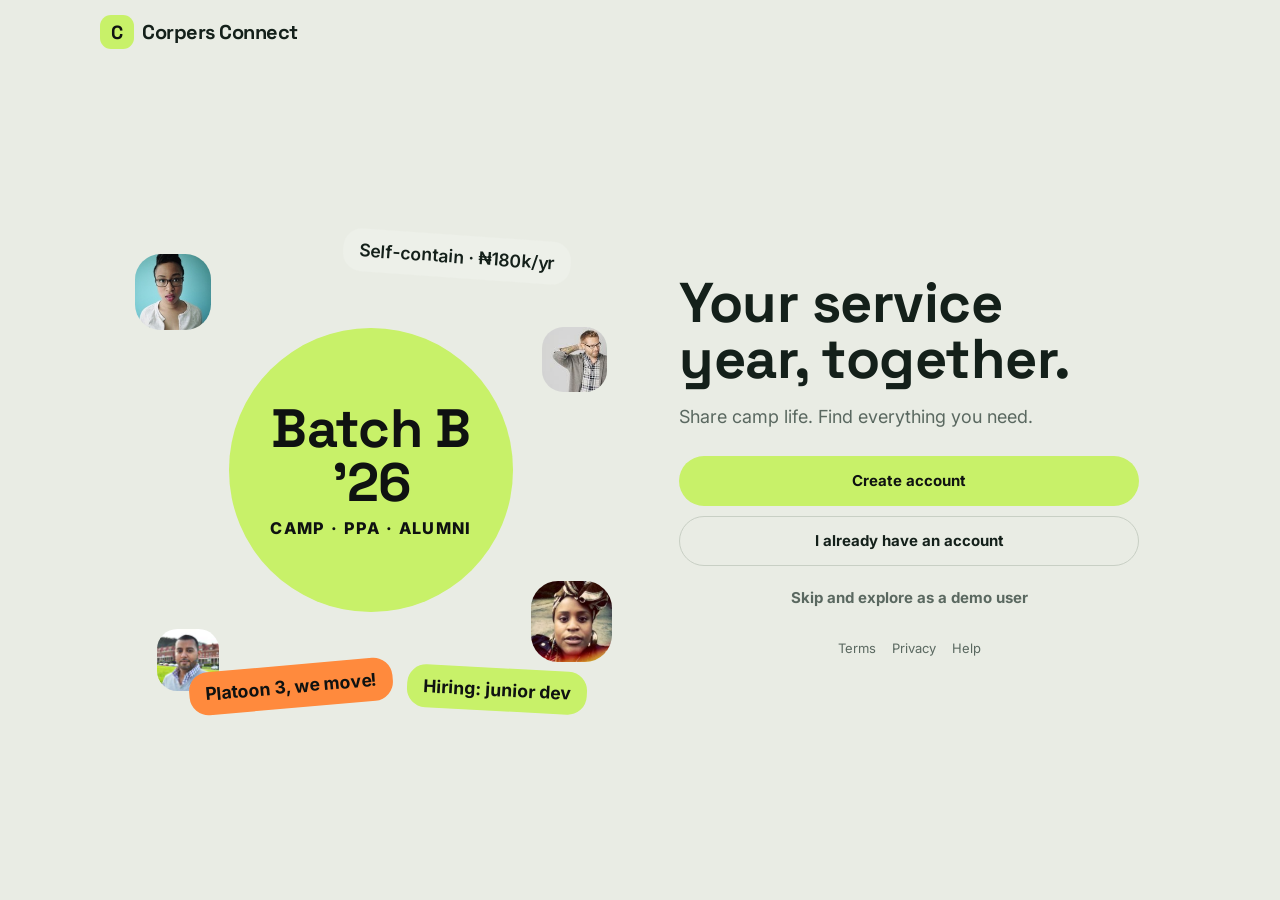
==== index.html @ e574cb0f "Match Threads-style media: hidden scrollbar, right-edge bleed, 3:4 portrait frames" ====
<!DOCTYPE html>
<html lang="en">
<head>
<meta charset="utf-8">
<meta name="viewport" content="width=device-width, initial-scale=1, maximum-scale=1">
<title>Corpers Connect — NYSC social network and opportunity marketplace</title>
<link rel="icon" type="image/svg+xml" href="icons/favicon.svg">
<link rel="icon" type="image/png" sizes="32x32" href="icons/favicon-32.png">
<link rel="icon" type="image/png" sizes="16x16" href="icons/favicon-16.png">
<link rel="apple-touch-icon" href="icons/apple-touch-icon.png">
<link rel="manifest" href="manifest.webmanifest">
<meta name="theme-color" content="#0F1211">
<meta name="apple-mobile-web-app-capable" content="yes">
<meta name="description" content="A social network and opportunity marketplace for NYSC corps members.">
<meta property="og:type" content="website">
<meta property="og:site_name" content="Corpers Connect">
<meta property="og:title" content="Corpers Connect — NYSC social network and opportunity marketplace">
<meta property="og:description" content="A social network and opportunity marketplace for NYSC corps members.">
<meta property="og:image" content="https://corperconnect-cn.vercel.app/media/og-image.png">
<meta property="og:image:width" content="1200">
<meta property="og:image:height" content="630">
<meta name="twitter:card" content="summary_large_image">
<meta name="twitter:title" content="Corpers Connect — NYSC social network and opportunity marketplace">
<meta name="twitter:image" content="https://corperconnect-cn.vercel.app/media/og-image.png">
<link rel="stylesheet" href="theme.css"><script src="theme.js"></script>
<link rel="preconnect" href="https://fonts.googleapis.com">
<link href="https://fonts.googleapis.com/css2?family=Space+Grotesk:wght@500;700&family=Inter:wght@400;500;600;700;800&display=swap" rel="stylesheet">
<style>
*{box-sizing:border-box}
html,body{margin:0;height:100%;background:var(--bg-deep)}
body{font-family:Inter,system-ui,sans-serif;color:var(--text);-webkit-font-smoothing:antialiased}
button,input,select,textarea{font:inherit;color:inherit}
button{cursor:pointer;border:0;background:none;padding:0}
a{color:var(--accent-text)}
:focus-visible{outline:2px solid var(--focus);outline-offset:2px}
#stage{min-height:100%;display:flex;align-items:center;justify-content:center}
#app{position:relative;width:100%;height:100vh;height:100dvh;background:var(--bg);overflow:hidden}
/* Responsive: phone is the base layout. Tablet and desktop adapt the same screens. */
#rail{display:none}
.nav .lb{display:none}
.nav.dxo{display:none}
.nav .dx{display:none}
.nav .sep{height:1px;background:var(--line);margin:6px 10px;flex:none}
@media (min-width:640px){
  #app{--col:640px;--shift:0px;--navw:56px;--rail:300px;background:var(--bg-deep)}
  #stage{padding:0;height:100%}
  #app #view{inset:0 auto 0 calc(50% - var(--col)/2 - var(--shift));margin:0;width:var(--col);background:var(--bg);border-left:1px solid var(--frame);border-right:1px solid var(--frame)}
  #app .scroll{padding-bottom:40px}
  #app .nav.dxo{display:flex}
  #app .nav{position:fixed;left:max(4px,calc(50% - var(--col)/2 - var(--shift) - var(--navw) - 14px));right:auto;top:50%;bottom:auto;transform:translateY(-50%);width:var(--navw);height:auto;flex-direction:column;gap:10px;padding:10px 0;border-radius:28px;justify-content:center}
  #app .sheet-wrap{align-items:center;justify-content:center}
  #app .sheet{width:480px;max-width:calc(100% - 32px);max-height:86%;border-radius:28px;padding-top:18px}
  #app .grab{display:none}
  #app .toast{bottom:32px}
  #app .bottombar{padding-bottom:16px}
}
/* Desktop: welcome becomes a two-column hero, other pre-app screens become a centred card */
@media (min-width:900px){
  #app[data-nav="0"]{--shift:0px}
  #app[data-nav="0"]:not([data-s="welcome"]) #view{inset:24px auto 24px calc(50% - 280px);width:560px;max-width:calc(100% - 32px);border:1px solid var(--line);border-radius:32px;overflow:hidden;box-shadow:0 20px 60px var(--shadow)}
  #app[data-s="welcome"]{--col:860px}
  #app[data-s="welcome"] #view{border:0;background:transparent}
  #app[data-s="welcome"] .w-page{display:grid!important;grid-template-columns:1fr 1fr;grid-template-rows:1fr auto auto auto 1fr;column-gap:56px;padding:64px 40px 24px!important;align-content:stretch}
  /* Logo sits exactly where it does in the landing page header */
  #app[data-s="welcome"] .w-logo{position:fixed;top:0;left:max(20px,calc((100vw - 1120px)/2 + 20px));height:64px;margin:0!important;align-items:center;z-index:5}
  #app[data-s="welcome"] .w-logo .av{width:34px!important;height:34px!important;border-radius:11px!important;font-size:19px!important}
  #app[data-s="welcome"] .w-logo .hd{font-size:20px!important}
  #app[data-s="welcome"] .w-art{grid-column:1;grid-row:1/6;align-self:center;height:340px!important;zoom:1.15;margin:0!important}
  /* Text block: centred in the right half, artwork on the left */
  #app[data-s="welcome"] .w-h,#app[data-s="welcome"] .w-p,#app[data-s="welcome"] .w-btns{grid-column:2;justify-self:center;width:min(100%,460px)}
  #app[data-s="welcome"] .w-h{grid-row:2;font-size:56px!important;line-height:1!important;align-self:end;margin:0 0 16px!important}
  #app[data-s="welcome"] .w-p{grid-row:3;font-size:18px!important;margin:0 0 26px!important}
  #app[data-s="welcome"] .w-btns{grid-row:4;margin-top:0!important;align-self:start}
}
@media (min-width:1200px){#app[data-s="welcome"]{--col:1100px}#app[data-s="welcome"] .w-art{zoom:1.35}}
@media (min-width:1500px){#app[data-s="welcome"] .w-logo{left:max(20px,calc((100vw - 1360px)/2 + 20px))}}
@media (min-width:1900px){#app[data-s="welcome"] .w-logo{left:max(20px,calc((100vw - 1560px)/2 + 20px))}}
/* Phone and tablet: nudge the welcome artwork down from the top edge */
@media (max-width:899px){#app[data-s="welcome"] .w-art{margin-top:44px!important}}
@media (min-width:1100px){
  #app{--col:700px;--rail:320px;--navw:200px;--shift:calc((var(--rail) + 16px - var(--navw) - 14px)/2)}
  #app .nav{align-items:stretch;padding:12px;gap:6px;border-radius:30px}
  #app .nav button{width:100%;height:50px;border-radius:25px;justify-content:flex-start;padding:0 16px;gap:14px}
  #app .nav .lb{display:inline;font-weight:600;font-size:15px}
  #app .nav .dx{display:flex}
  #app .nav .sep.dx{display:block}
  #app .nav{top:50%;transform:translateY(-50%);max-height:calc(100vh - 40px);overflow-y:auto;scrollbar-width:none}
  #app .nav::-webkit-scrollbar{display:none}
  #app .nav button{flex:none}
  #app .nav{justify-content:flex-start}
  #app .nav button.create{justify-content:center;margin:6px 0}
  #rail{display:block;position:fixed;top:0;bottom:0;left:calc(50% - var(--col)/2 - var(--shift) + var(--col) + 16px);width:var(--rail);padding:20px 0;overflow-y:auto;scrollbar-width:none}
  #rail::-webkit-scrollbar{display:none}
  #rail .card{margin-bottom:14px}
  #rail .rl{display:flex;align-items:center;gap:10px;width:100%;text-align:left;padding:8px 4px;min-height:44px;border-radius:12px}
  #rail .rl:hover{background:var(--raised)}
}
@media (min-width:1100px) and (max-height:760px){
  #app .nav{padding:8px 10px;gap:2px}
  #app .nav button{height:42px}
  #app .nav button.create{margin:2px 0}
  #app .nav .sep{margin:3px 10px}
}
@media (min-width:1500px){
  #app{--col:800px;--rail:400px;--navw:230px}
  #app .nav .lb{font-size:16px}
}
@media (min-width:1900px){
  #app{--col:900px;--rail:440px;--navw:250px}
}
#view{position:absolute;inset:0;display:flex;flex-direction:column}
.scroll{flex:1;overflow-y:auto;overflow-x:hidden;-webkit-overflow-scrolling:touch;padding-bottom:110px;scrollbar-width:none}
.scroll.nonav{padding-bottom:32px}
.scroll::-webkit-scrollbar{display:none}
.hd{font-family:'Space Grotesk',sans-serif;letter-spacing:-.5px}
.muted{color:var(--muted)}
.eyebrow{font-size:12px;font-weight:600;color:var(--muted);letter-spacing:1px;text-transform:uppercase}
.topbar{display:flex;align-items:center;gap:8px;padding:12px 12px 8px;min-height:64px}
.topbar h1{flex:1;margin:0;font-size:20px;font-family:'Space Grotesk',sans-serif;font-weight:700;letter-spacing:-.5px;white-space:nowrap;overflow:hidden;text-overflow:ellipsis}
.ib{width:44px;height:44px;border-radius:15px;background:var(--surface);display:flex;align-items:center;justify-content:center;flex:none;position:relative}
.ib.lime{background:#C8F169;color:var(--ink)}
.dot{position:absolute;top:10px;right:11px;width:9px;height:9px;border-radius:5px;background:#FF8A3D}
.card{background:var(--surface);border-radius:24px;padding:14px;display:block}
.pad{padding:0 12px}
.stack{display:flex;flex-direction:column;gap:12px}
.row{display:flex;align-items:center;gap:10px}
.chips{display:flex;gap:8px;overflow-x:auto;padding:4px 12px 12px;scrollbar-width:none}
.chips::-webkit-scrollbar{display:none}
.chip{height:38px;padding:0 16px;border-radius:19px;border:1px solid var(--line);color:var(--soft);font-weight:500;font-size:14px;white-space:nowrap;flex:none}
.chip.on{background:var(--inv-bg);color:var(--inv-fg);border-color:var(--inv-bg);font-weight:700}
.btn{height:50px;border-radius:25px;padding:0 20px;font-weight:700;font-size:15px;display:inline-flex;align-items:center;justify-content:center;gap:8px;text-decoration:none;flex:none}
.btn.lime{background:#C8F169;color:var(--ink)}
.btn.light{background:var(--inv-bg);color:var(--inv-fg)}
.btn.dark{background:var(--raised);color:var(--text)}
.btn.outline{border:1px solid var(--line2);color:var(--text)}
.btn.danger{background:var(--danger-bg);color:var(--danger-text)}
.btn.sm{height:38px;padding:0 14px;font-size:13px;border-radius:13px}
.btn.block{width:100%}
.btn[disabled]{opacity:.4;cursor:not-allowed}
.pill{height:40px;padding:0 12px;border-radius:20px;background:var(--raised);display:inline-flex;align-items:center;gap:6px;font-size:13px;font-weight:600;color:var(--text);flex:none}
.pill.on-like{background:#FF8A3D;color:var(--ink)}
.pill.on-lime{background:#C8F169;color:var(--ink)}
.tag{font-size:11px;font-weight:800;letter-spacing:1px;text-transform:uppercase;padding:4px 9px;border-radius:8px;display:inline-flex;align-items:center;gap:4px;white-space:nowrap}
.tag.lime{background:#C8F169;color:var(--ink)}
.tag.orange{color:var(--orange-text);padding:0}
.tag.oranges{background:#FF8A3D;color:var(--ink)}
.tag.line{border:1px solid var(--line2);color:var(--soft);padding:3px 8px}
.tag.blue{background:var(--blue-bg);color:var(--blue-text)}
.tag.grey{background:var(--line);color:var(--soft)}
.av{display:flex;align-items:center;justify-content:center;font-family:'Space Grotesk',sans-serif;font-weight:700;color:var(--ink);flex:none;overflow:hidden}
.av img{width:100%;height:100%;object-fit:cover}
.ph{background:var(--phbg);border-radius:18px;display:flex;align-items:center;justify-content:center;color:rgba(15,18,17,.45);overflow:hidden;position:relative;flex:none}
.ph img{width:100%;height:100%;object-fit:cover;position:absolute;inset:0}
.field{display:flex;flex-direction:column;gap:6px}
.field>label,.flabel{font-size:13px;font-weight:600;color:var(--soft)}
.inp{height:50px;border-radius:16px;background:var(--surface);border:1.5px solid var(--line);padding:0 14px;font-size:15px;outline:none;width:100%;color:var(--text)}
.inp::placeholder{color:var(--ph)}
textarea.inp{height:auto;min-height:104px;padding:12px 14px;resize:none;line-height:1.45}
select.inp{appearance:none;-webkit-appearance:none;background-image:url("data:image/svg+xml,%3Csvg xmlns='http://www.w3.org/2000/svg' width='16' height='16' viewBox='0 0 24 24' fill='none' stroke='%23A3ABA5' stroke-width='2'%3E%3Cpath d='m6 9 6 6 6-6'/%3E%3C/svg%3E");background-repeat:no-repeat;background-position:right 14px center;padding-right:40px}
select.inp option{background:var(--surface)}
.inp:focus{border-color:var(--accent-border)}
.inp.bad{border-color:#FF8A3D}
.err{color:var(--err);font-size:12px;font-weight:600}
.hint{font-size:12px;color:var(--muted);line-height:1.4}
.seg{display:flex;background:var(--surface);border-radius:16px;padding:4px;gap:4px}
.seg button{flex:1;height:40px;border-radius:12px;font-weight:600;font-size:14px;color:var(--muted)}
.seg button.on{background:var(--inv-bg);color:var(--inv-fg)}
.list{background:var(--surface);border-radius:22px;overflow:hidden}
.li{display:flex;align-items:center;gap:12px;padding:12px 14px;min-height:58px;width:100%;text-align:left;border-bottom:1px solid var(--raised);color:var(--text);text-decoration:none}
.li:last-child{border-bottom:0}
.li .t{flex:1;min-width:0}
.li .t b{display:block;font-weight:600;font-size:15px}
.li .t span{display:block;font-size:13px;color:var(--muted);margin-top:2px;line-height:1.35}
.li .t .nt b{display:inline;font-size:inherit}
.li .t span.tag{display:inline-flex;font-size:10px;margin-top:0;line-height:1.4}
.li .t span.tag.oranges{color:var(--ink)}
.li .ico{width:36px;height:36px;border-radius:12px;background:var(--raised);display:flex;align-items:center;justify-content:center;flex:none}
.sw{width:50px;height:30px;border-radius:15px;background:var(--line);position:relative;flex:none;transition:background .2s}
.sw::after{content:'';position:absolute;top:3px;left:3px;width:24px;height:24px;border-radius:12px;background:var(--muted);transition:left .2s}
.sw.on{background:#C8F169}.sw.on::after{left:23px;background:var(--ink)}
.nav{position:absolute;left:16px;right:16px;bottom:18px;height:66px;border-radius:33px;background:var(--raised);display:flex;align-items:center;justify-content:space-around;padding:0 8px;box-shadow:0 10px 30px var(--shadow);z-index:5}
.nav button{width:50px;height:50px;border-radius:25px;display:flex;align-items:center;justify-content:center;color:var(--muted);position:relative}
.nav button.on{background:var(--inv-bg);color:var(--inv-fg)}
.nav button.create{background:#C8F169;color:var(--ink)}
#sheet:empty{display:none}
.sheet-wrap{position:absolute;inset:0;background:rgba(0,0,0,.62);z-index:20;display:flex;align-items:flex-end;animation:fade .15s}
.sheet{width:100%;max-height:90%;overflow-y:auto;background:var(--surface);border-radius:28px 28px 0 0;padding:10px 16px 28px;animation:up .22s ease-out;scrollbar-width:none}
.sheet h2{font-family:'Space Grotesk',sans-serif;font-size:22px;letter-spacing:-.5px;margin:4px 0 6px}
.sheet .list{background:var(--raised)}
.sheet .li{border-color:var(--line)}
.sheet .li .ico{background:var(--line)}
.sheet .inp{background:var(--raised);border-color:var(--line2)}
.grab{width:40px;height:5px;border-radius:3px;background:var(--line2);margin:0 auto 12px}
@keyframes up{from{transform:translateY(40px);opacity:.4}to{transform:none;opacity:1}}
@keyframes fade{from{opacity:0}}
.toast{position:absolute;left:50%;bottom:100px;transform:translateX(-50%);background:var(--inv-bg);color:var(--inv-fg);font-weight:600;font-size:14px;padding:12px 18px;border-radius:16px;z-index:40;width:max-content;max-width:330px;text-align:center;animation:fade .2s;box-shadow:0 10px 30px var(--shadow)}
svg.i{fill:none;stroke:currentColor;stroke-width:1.9;stroke-linecap:round;stroke-linejoin:round;flex:none}
.sec{font-size:12px;font-weight:700;letter-spacing:1px;text-transform:uppercase;color:var(--muted);padding:10px 4px 0}
.empty{text-align:center;padding:40px 24px;color:var(--muted);font-size:14px;line-height:1.5}
.empty b{display:block;color:var(--text);font-family:'Space Grotesk',sans-serif;font-size:18px;margin-bottom:4px}
.steps{display:flex;gap:6px;padding:0 16px}
.steps span{flex:1;height:4px;border-radius:2px;background:var(--line)}
.steps span.on{background:#C8F169}
.opt{width:100%;text-align:left;display:flex;gap:12px;align-items:center;padding:14px;border-radius:20px;background:var(--surface);border:1.5px solid var(--surface)}
.opt.on{border-color:var(--accent-border);background:var(--bubble)}
.radio{width:22px;height:22px;border-radius:11px;border:2px solid var(--line3);flex:none;display:flex;align-items:center;justify-content:center}
.opt.on .radio,.radio.on{border-color:var(--accent-border)}
.opt.on .radio::after,.radio.on::after{content:'';width:10px;height:10px;border-radius:5px;background:#C8F169}
.mrow{display:flex;gap:8px;overflow-x:auto;scroll-snap-type:x mandatory;-webkit-overflow-scrolling:touch;scrollbar-width:none;-ms-overflow-style:none;margin-right:-14px;padding-right:14px;scroll-padding-left:0}
.mrow::-webkit-scrollbar{display:none}
.mrow .mi{flex:none;scroll-snap-align:start;display:flex;position:relative;border-radius:16px;overflow:hidden}
.mrow{--mh:340px}@media (min-width:640px){.mrow{--mh:420px}}@media (min-width:1100px){.mrow{--mh:480px}}
.mrow:not(.one) .mi.por{height:var(--mh);aspect-ratio:3/4}.mrow:not(.one) .mi.lan{height:calc(var(--mh)*.7);aspect-ratio:4/3}
.mrow:not(.one){align-items:flex-start}
.mrow.one{overflow:visible;margin-right:0;padding-right:0}.mrow.one .mi.por{aspect-ratio:3/4;width:min(100%,450px)}.mrow.one .mi.lan{aspect-ratio:16/10;width:100%}
.mi .ph{border-radius:0}
.grid2{display:grid;grid-template-columns:repeat(2,minmax(0,1fr));gap:10px}
.clamp{display:-webkit-box;-webkit-line-clamp:4;-webkit-box-orient:vertical;overflow:hidden}
.pt{margin:10px 2px 0;font-size:15px;line-height:1.45;white-space:pre-line;word-wrap:break-word}
.tl{position:relative;padding-left:28px}
.tl::before{content:'';position:absolute;left:9px;top:6px;bottom:6px;width:2px;background:var(--line)}
.tl .m{position:relative;padding:0 0 18px}
.tl .m::before{content:'';position:absolute;left:-24px;top:3px;width:14px;height:14px;border-radius:7px;background:var(--bg);border:2px solid var(--line3)}
.tl .m.v::before{background:#C8F169;border-color:var(--accent-border)}
.tl .m.p::before{border-color:#FF8A3D}
.otp{letter-spacing:14px;text-align:center;font-size:26px;font-family:'Space Grotesk',sans-serif;font-weight:700;height:64px}
.vh{position:absolute!important;width:1px;height:1px;overflow:hidden;clip:rect(0 0 0 0);white-space:nowrap}
.bottombar{position:absolute;left:0;right:0;bottom:0;padding:12px 16px 20px;background:var(--bg);border-top:1px solid var(--surface);z-index:4}
</style></head><body><div id="stage"><div id="app"><div id="view"></div><aside id="rail" aria-label="Trending and suggestions"></aside><div id="sheet"></div></div></div><script>
// ---------- Sample data (front-end only, nothing is sent anywhere) ----------
const STATES=['Abia','Adamawa','Akwa Ibom','Anambra','Bauchi','Bayelsa','Benue','Borno','Cross River','Delta','Ebonyi','Edo','Ekiti','Enugu','FCT','Gombe','Imo','Jigawa','Kaduna','Kano','Katsina','Kebbi','Kogi','Kwara','Lagos','Nasarawa','Niger','Ogun','Ondo','Osun','Oyo','Plateau','Rivers','Sokoto','Taraba','Yobe','Zamfara'];
const BATCHES=['Batch A 2026','Batch B 2026','Batch C 2026','Batch A 2025','Batch B 2025','Batch C 2025'];
const INTERESTS=['Tech','Football','Photography','Fashion','Music','Food','Faith','Fitness','Business','Anime','Travel','Books','Film','Volunteering'];
const CATEGORIES=['Interest','Tech','Sports','Creative','Accommodation','Faith','Business','CDS','Location','Batch & camp'];
const STATUSES=[
  ['Awaiting deployment','Registered, waiting for my call-up letter'],
  ['In camp','In orientation camp right now'],
  ['Serving','Done with camp, serving at my PPA'],
  ['Completed','I have passed out']
];
const COLORS=['#C8F169','#FF8A3D','#8FB3FF','#F7B2D9','#FFD66B','#C4B5FD','#7DD3FC','#B8E1C5'];

const USERS={
  amaka:{id:'amaka',name:'Amaka Okafor',username:'amaka.ok',initials:'AO',color:'#FF8A3D',batch:'Batch B 2026',camp:'Kano Orientation Camp',state:'Kano',status:'In camp',verified:true,bio:'Platoon 3. Lawyer in training. Professional jollof critic.',followers:1240,following:310,followsMe:true},
  ibrahim:{id:'ibrahim',name:'Ibrahim Bello',username:'ibro.bello',initials:'IB',color:'#8FB3FF',batch:'Batch B 2026',camp:'Kano Orientation Camp',state:'Kano',status:'In camp',verified:true,bio:'Platoon 7 drill team. Football every evening.',followers:860,following:402,followsMe:true},
  fatima:{id:'fatima',name:'Fatima Nuhu',username:'fatima.nuhu',initials:'FN',color:'#F7B2D9',batch:'Batch B 2026',camp:'Kano Orientation Camp',state:'Kano',status:'In camp',verified:true,bio:'Microbiology grad. Asking all the questions so you don’t have to.',followers:412,following:388,followsMe:false},
  musa:{id:'musa',name:'Musa Sani',username:'musa.sani',initials:'MS',color:'#B8E1C5',batch:'Batch A 2026',camp:'Kano Orientation Camp',state:'Kano',status:'Serving',verified:true,bio:'Teaching at a secondary school in Kano Municipal. Passing out in December.',followers:980,following:520,followsMe:false},
  tunde:{id:'tunde',name:'Tunde Adeyemi',username:'tunde.dev',initials:'TA',color:'#FFD66B',batch:'Batch A 2026',camp:'Lagos Orientation Camp',state:'Lagos',status:'Serving',verified:true,bio:'Software dev serving in Ikeja. Ask me about Lagos rent.',followers:3200,following:640,followsMe:true},
  zainab:{id:'zainab',name:'Zainab Lawal',username:'zee.lawal',initials:'ZL',color:'#C4B5FD',batch:'Batch C 2025',camp:'Kaduna Orientation Camp',state:'FCT',status:'Completed',verified:true,bio:'Passed out November 2025. Now in Abuja. Happy to answer CDS questions.',followers:5100,following:900,followsMe:false},
  emeka:{id:'emeka',name:'Emeka Nwosu',username:'emeka.shoots',initials:'EN',color:'#7DD3FC',batch:'Batch B 2026',camp:'Kano Orientation Camp',state:'Kano',status:'In camp',verified:true,bio:'Photographer. I’ll take your camp pictures.',followers:2100,following:300,followsMe:false},
  kemi:{id:'kemi',name:'Kemi Balogun',username:'kemi.b',initials:'KB',color:'#FDA4AF',batch:'Batch A 2026',camp:'Oyo Orientation Camp',state:'Oyo',status:'Serving',verified:false,bio:'Serving in Ibadan. Food and fashion.',followers:1500,following:700,followsMe:false}
};

const COMM={
  'kano-camp':{id:'kano-camp',name:'Kano Orientation Camp',official:true,category:'Batch & camp',sub:'Batch B 2026',members:2140,today:86,joined:true,join:'open',color:'#C8F169',initials:'KC',desc:'The official space for Batch B 2026 corps members at the Kano orientation camp. Updates, questions and camp life.',rules:['Be respectful to every corps member.','Only admins and moderators post official notices.','No selling here. Use Marketplace.','Report anything that looks like a scam.'],mods:['ibrahim','amaka'],pinned:['Swearing-in ceremony schedule and kit checklist. Read before Thursday.','Lost and found is at the camp clinic, not the admin block.']},
  'batch-b-26':{id:'batch-b-26',name:'Batch B 2026',official:true,category:'Batch & camp',sub:'Nationwide',members:48210,today:1204,joined:true,join:'open',color:'#FFD66B',initials:'B26',desc:'Every Batch B 2026 corps member across Nigeria, from camp to passing out and beyond.',rules:['Be respectful.','No impersonating NYSC officials.','Keep listings in Marketplace.'],mods:['zainab'],pinned:['Welcome to Batch B 2026. Find your camp community from the Community tab.']},
  'kano-cms':{id:'kano-cms',name:'Kano Corps Members',official:true,category:'Location',sub:'Kano State',members:6320,today:140,joined:true,join:'open',color:'#B8E1C5',initials:'KN',desc:'Every corps member currently serving in Kano State. Local tips, CDS updates and meetups.',rules:['Be respectful.','Verify before you share “official” news.'],mods:['musa'],pinned:['CDS groups meet weekly. Check your LGA’s day before you plan travel.']},
  'tech-corpers':{id:'tech-corpers',name:'Tech Corpers',official:false,category:'Tech',sub:'Nationwide',members:12400,today:310,joined:false,join:'open',color:'#8FB3FF',initials:'TC',desc:'Developers, designers and tech-curious corpers. Share projects, ask questions, find people to build with.',rules:['No spam or referral links.','Be kind to beginners.'],mods:['tunde'],pinned:['Introduce yourself: name, state, what you’re building.']},
  'b-football':{id:'b-football',name:'Batch B Football',official:false,category:'Sports',sub:'Kano',members:890,today:22,joined:false,join:'open',color:'#FF8A3D',initials:'BF',desc:'Evening football at camp and five-a-side after. All platoons welcome.',rules:['Respect the referee, even when it’s Ibrahim.'],mods:['ibrahim'],pinned:['Match days: Tuesday and Friday after lectures.']},
  'photographers':{id:'photographers',name:'Photographers in NYSC',official:false,category:'Creative',sub:'Nationwide',members:3100,today:45,joined:false,join:'request',color:'#7DD3FC',initials:'PN',desc:'For corpers who shoot. Share work, swap tips, find shoots in your state.',rules:['Credit your work.','No reposting others’ photos without permission.'],mods:['emeka'],pinned:['Monthly theme: camp life.']},
  'lagos-roommates':{id:'lagos-roommates',name:'Lagos Roommate Finder',official:false,category:'Accommodation',sub:'Lagos',members:5400,today:98,joined:false,join:'open',color:'#FFD66B',initials:'LR',desc:'Find corpers to share rent with in Lagos. Always inspect before paying.',rules:['Never pay before inspecting.','Post area, budget and move-in date.'],mods:['tunde'],pinned:['Read the safety guide before sending any money.']},
  'anime':{id:'anime',name:'Anime Corpers',official:false,category:'Interest',sub:'Nationwide',members:1780,today:31,joined:false,join:'invite',color:'#C4B5FD',initials:'AC',desc:'Weekly watch-alongs and manga talk. Invite only, ask a member for a link.',rules:['Spoiler tags, always.'],mods:['emeka'],pinned:['This week: discussion thread for new episodes.']}
};

const POSTS={
  p1:{id:'p1',type:'announcement',community:'kano-camp',text:'Platoon 7 takes the drill cup. Final rehearsal moves to 4:00pm at the parade ground.',time:'25m',batch:true,state:'Kano'},
  p2:{id:'p2',type:'photo',author:'amaka',community:'kano-camp',text:'Day 4 and I finally survived morning drills without stopping. Platoon 3, we move! Who else can’t feel their legs?',media:['#3A4A2B'],time:'1h',likes:214,cc:38,reposts:12,batch:true,state:'Kano',vis:'Public',
    comments:[{u:'ibrahim',t:'Platoon 7 sends regards. We’re still holding the cup.',time:'50m',likes:12},{u:'fatima',t:'My legs left the chat on day 2',time:'42m',likes:30},{u:'emeka',t:'I got photos of Platoon 3 this morning. Check my profile later.',time:'30m',likes:8}]},
  p3:{id:'p3',type:'question',author:'fatima',community:'kano-camp',text:'Does anyone know if we can still change platoons after Wednesday?',time:'2h',likes:18,cc:9,reposts:0,batch:true,state:'Kano',vis:'Public',
    comments:[{u:'ibrahim',t:'Ask your platoon officer first. It depends on the camp.',time:'1h',likes:6}]},
  p4:{id:'p4',type:'poll',author:'ibrahim',community:'kano-camp',text:'Best spot at Mammy Market tonight?',time:'3h',likes:41,cc:14,reposts:3,batch:true,state:'Kano',vis:'Public',
    poll:{options:[['Suya by Gate 2',46],['Mama Put corner',31],['Zobo stand',23]],voted:null,ends:'Ends in 6h'},comments:[{u:'amaka',t:'Suya by Gate 2 is not even a debate.',time:'2h',likes:15}]},
  p5:{id:'p5',type:'discussion',author:'tunde',title:'Lagos corpers: what does rent really cost?',text:'Sharing what I’ve seen around Ikeja and Yaba so incoming people can plan. Drop your area and what you pay below. Include agency and caution fees so nobody is surprised.',time:'5h',likes:540,cc:126,reposts:88,batch:false,state:'Lagos',vis:'Public',
    comments:[{u:'kemi',t:'Ibadan is cheaper, just saying.',time:'4h',likes:40},{u:'zainab',t:'Abuja: don’t pay legal fees for a self-contain. Ask questions.',time:'3h',likes:52}]},
  p6:{id:'p6',type:'photo',author:'emeka',community:'kano-camp',text:'Golden hour at the parade ground. Comment your platoon number and I’ll tell you where to find your photos.',media:['#4A3B2B','#2B3B4A'],time:'6h',likes:880,cc:203,reposts:41,batch:true,state:'Kano',vis:'Public',comments:[]},
  p7:{id:'p7',type:'discussion',author:'zainab',title:'Things I wish I knew before my PPA',text:'1. Keep copies of every clearance letter.\n2. Your CDS group is your best network.\n3. Save something from your first allowee.\n4. Your PPA can reject you. Have a plan B.',time:'1d',likes:2300,cc:310,reposts:640,batch:false,state:'FCT',vis:'Public',comments:[{u:'musa',t:'Number 4 is real. Took me two weeks.',time:'20h',likes:61}]},
  p8:{id:'p8',type:'announcement',community:'batch-b-26',text:'Swearing-in ceremonies hold across all camps this Thursday. Check your camp community for times.',time:'8h',batch:true,state:null},
  p9:{id:'p9',type:'question',author:'musa',community:'kano-cms',text:'Corpers in Kano Municipal: which CDS group meets on Thursdays?',time:'1d',likes:12,cc:7,reposts:1,batch:false,state:'Kano',vis:'Public',comments:[]},
  p10:{id:'p10',type:'photo',author:'kemi',text:'Amala Thursday after CDS. Ibadan, you’re too sweet.',media:['#4A2B33'],time:'2d',likes:410,cc:52,reposts:9,batch:false,state:'Oyo',vis:'Public',comments:[]}
};

const LISTINGS={
  acc1:{id:'acc1',kind:'accommodation',title:'Self-contain near Gwarzo Road',type:'Self-contain',price:180000,unit:'/ year',fees:[['Agency fee',20000]],area:'Kano Municipal',state:'Kano',owner:'musa',status:'Available',date:'2 days ago',avail:'From 15 Dec',likes:64,saved:false,liked:false,color:'#2B3B32',
    desc:'Handing over my self-contain when I pass out in December. Tiled, prepaid meter, borehole water, 10 minutes’ walk to the LGA secretariat. Fan and mattress can stay.',contact:{wa:true,call:true}},
  acc2:{id:'acc2',kind:'accommodation',title:'Room in shared flat, Ikeja',type:'Room in shared flat',price:350000,unit:'/ year',fees:[['Caution fee (refundable)',50000]],area:'Ikeja',state:'Lagos',owner:'tunde',status:'Available',date:'5 days ago',avail:'Now',likes:120,saved:false,liked:false,color:'#3B352B',
    desc:'Looking for a corper roommate. Two-bedroom flat, you get your own room. Steady light most days, 7 minutes to the BRT stop.',contact:{wa:true,call:false}},
  acc3:{id:'acc3',kind:'accommodation',title:'Self-contain in Gwarinpa',type:'Self-contain',price:450000,unit:'/ year',fees:[['Agency fee',45000],['Legal fee',45000]],area:'Gwarinpa',state:'FCT',owner:'zainab',status:'Rented',date:'3 weeks ago',avail:'—',likes:33,saved:false,liked:false,color:'#2B2F3B',
    desc:'Already rented, thanks everyone. Leaving the listing up for reference on Abuja prices.',contact:{wa:true,call:false}},
  item1:{id:'item1',kind:'item',title:'6-inch mattress',condition:'Fairly used',price:15000,area:'Kano Municipal',state:'Kano',owner:'musa',status:'Available',date:'1 day ago',likes:12,saved:false,liked:false,color:'#3B2B2B',
    desc:'Clean, no stains. Used for 10 months. Pick up only.',contact:{wa:true,call:true}},
  item2:{id:'item2',kind:'item',title:'Rechargeable standing fan',condition:'Like new',price:22000,area:'Kano Municipal',state:'Kano',owner:'musa',status:'Available',date:'1 day ago',likes:30,saved:false,liked:false,color:'#2B3B3B',
    desc:'Holds charge for about 6 hours on medium. Comes with the charger.',contact:{wa:true,call:true}},
  item3:{id:'item3',kind:'item',title:'Khaki, boots and crested vest set',condition:'Used',price:8000,area:'Iyana-Ipaja',state:'Lagos',owner:'tunde',status:'Sold',date:'1 week ago',likes:44,saved:false,liked:false,color:'#3B382B',
    desc:'Size L khaki, size 43 boots.',contact:{wa:true,call:false}},
  item4:{id:'item4',kind:'item',title:'Gas cylinder (6kg) with burner',condition:'Fairly used',price:18000,area:'Wuse',state:'FCT',owner:'zainab',status:'Available',date:'4 days ago',likes:9,saved:false,liked:false,color:'#2B2B3B',
    desc:'Half full. Burner works perfectly.',contact:{wa:true,call:false}},
  item5:{id:'item5',kind:'item',title:'Reading table and chair',condition:'Fairly used',price:25000,area:'Bodija',state:'Oyo',owner:'kemi',status:'Available',date:'6 days ago',likes:17,saved:false,liked:false,color:'#33302B',
    desc:'Solid wood. You’ll need a small bus to move it.',contact:{wa:true,call:false}},
  job1:{id:'job1',kind:'job',title:'Junior frontend developer',company:'Kano Digital Hub',jobType:'Full-time',price:150000,unit:'/ month',area:'Kano Municipal',state:'Kano',owner:'musa',status:'Available',date:'2 days ago',likes:48,saved:false,liked:false,color:'#2B343B',
    desc:'Small product team hiring a junior React developer. Corpers welcome, and we will work around your CDS day. Send a short portfolio link.',contact:{wa:true,call:false}},
  job2:{id:'job2',kind:'job',title:'Weekend photographer for events',company:'Lens & Co',jobType:'Gig',price:25000,unit:'/ event',area:'Ikeja',state:'Lagos',owner:'tunde',status:'Available',date:'3 days ago',likes:31,saved:false,liked:false,color:'#3B2B34',
    desc:'Need two corpers who can shoot weddings and naming ceremonies on weekends. Bring your own camera. Pay is per event.',contact:{wa:true,call:true}},
  job3:{id:'job3',kind:'job',title:'Teaching assistant, JSS maths',company:'Greenfield College',jobType:'Part-time',price:60000,unit:'/ month',area:'Wuse',state:'FCT',owner:'zainab',status:'Available',date:'5 days ago',likes:22,saved:false,liked:false,color:'#2F3B2B',
    desc:'Afternoon classes only, so it fits around your PPA. Maths or science graduates preferred.',contact:{wa:true,call:false}}
};

const EVENTS={
  ev1:{id:'ev1',title:'Batch B Kano meetup after swearing-in',day:'21',mon:'NOV',date:'Sat, 21 Nov',time:'4:00 PM',location:'Ado Bayero Mall food court, Kano',state:'Kano',organiser:'amaka',interested:184,going:67,rsvp:null,status:'Upcoming',color:'#3A4A2B',link:'',
    desc:'Let’s meet outside camp for once. Food, games and a group photo. Come with your platoon.'},
  ev2:{id:'ev2',title:'Tech Corpers Lagos meetup',day:'28',mon:'NOV',date:'Sat, 28 Nov',time:'2:00 PM',location:'Yaba, Lagos',state:'Lagos',organiser:'tunde',interested:420,going:138,rsvp:null,status:'Upcoming',color:'#2B3B4A',link:'https://example.com/register',
    desc:'Lightning demos from corpers building things. Bring your laptop. Free, but register so we know numbers.'},
  ev3:{id:'ev3',title:'CDS outreach: malaria awareness',day:'26',mon:'NOV',date:'Thu, 26 Nov',time:'10:00 AM',location:'Kano Municipal LGA Secretariat',state:'Kano',organiser:'musa',interested:58,going:31,rsvp:null,status:'Upcoming',color:'#2B3B32',link:'',
    desc:'Health CDS group outreach. We’ll walk the nearby market sharing information. Wear your khaki.'},
  ev4:{id:'ev4',title:'Batch C 2025 one-year reunion',day:'12',mon:'DEC',date:'Sat, 12 Dec',time:'3:00 PM',location:'Jabi Lake Park, Abuja',state:'FCT',organiser:'zainab',interested:310,going:96,rsvp:null,status:'Upcoming',color:'#3B2B3B',link:'',
    desc:'A year since we passed out. Picnic, music and catching up. Bring something to share.'}
};

const FEED=[{k:'post',id:'p1'},{k:'post',id:'p2'},{k:'listing',id:'acc1'},{k:'post',id:'p4'},{k:'post',id:'p5'},{k:'event',id:'ev1'},{k:'post',id:'p3'},{k:'listing',id:'job1'},{k:'post',id:'p6'},{k:'post',id:'p8'},{k:'listing',id:'item1'},{k:'listing',id:'job2'},{k:'post',id:'p7'},{k:'post',id:'p9'},{k:'post',id:'p10'},{k:'event',id:'ev3'},{k:'listing',id:'acc2'}];

const NOTIFS=[
  {id:'n1',cat:'social',u:'amaka',text:'<b>Amaka Okafor</b> started following you',time:'2m',read:false,go:['user','amaka']},
  {id:'n2',cat:'service',text:'<b>Camp update:</b> swearing-in ceremony holds Thursday, 8:00 AM at the parade ground.',time:'1h',read:false,go:['communityDetail','kano-camp']},
  {id:'n3',cat:'social',u:'ibrahim',text:'<b>Ibrahim Bello</b> mentioned you in a comment on his poll',time:'2h',read:false,go:['post','p4']},
  {id:'n4',cat:'community',text:'New pinned post in <b>Kano Orientation Camp</b>: swearing-in schedule and kit checklist',time:'3h',read:true,go:['communityDetail','kano-camp']},
  {id:'n5',cat:'community',u:'emeka',text:'<b>Emeka Nwosu</b> invited you to join <b>Photographers in NYSC</b>',time:'5h',read:true,go:['communityDetail','photographers']},
  {id:'n6',cat:'community',text:'<b>Batch B Kano meetup</b> moved to 4:00 PM',time:'6h',read:true,go:['event','ev1']},
  {id:'n7',cat:'social',u:'tunde',text:'<b>Tunde Adeyemi</b> replied to your comment: “Yaba is better for that budget”',time:'1d',read:true,go:['post','p5']},
  {id:'n8',cat:'service',text:'<b>Account:</b> your verification documents were received.',time:'1d',read:true,go:['verification']}
];

const CAMP_TODAY=[['5:00 AM','Morning drill'],['8:00 AM','Lectures, Hall B'],['12:00 PM','SAED session'],['4:00 PM','Final rehearsal'],['7:00 PM','Mammy Market']];
const TRENDING=[['#SwearingIn','12.4k posts'],['#CampFood','8.1k posts'],['#PPAStories','5.6k posts'],['#LagosRent','3.9k posts'],['#Redeployment','2.2k posts'],['#PassingOut','1.8k posts']];
const TAKEN=['amaka.ok','ibro.bello','fatima.nuhu','musa.sani','tunde.dev','zee.lawal','emeka.shoots','kemi.b','admin','nysc','official'];
// ===== Extra sample data (people, communities, posts, listings, events, notifications) =====
(function(){
const COL=['#C8F169','#FF8A3D','#8FB3FF','#F7B2D9','#FFD66B','#C4B5FD','#7DD3FC','#B8E1C5','#FDA4AF'];
const ini=n=>n.split(' ').map(w=>w[0]).join('').slice(0,2).toUpperCase();
const IMG=n=>'media/img/p'+n+'.jpg', VID=n=>'media/vid/v'+n+'.mp4';

// ---- avatars for the original people
Object.entries({amaka:'w1',ibrahim:'m1',fatima:'w2',musa:'m2',tunde:'m3',zainab:'w3',emeka:'m4',kemi:'w4'}).forEach(([k,v])=>{USERS[k].photo='media/av/'+v+'.jpg';});

// ---- more people: id, name, username, avatar, batch, state, status, verified, bio, followers, following, followsMe
[
['chinedu','Chinedu Eze','chinedu.eze','m5','Batch A 2026','Anambra','Serving',true,'Civil engineer serving in Awka. Ask me about site work and cheap rent.',640,410,false],
['yusuf','Yusuf Abdullahi','yusuf.abd','m6','Batch B 2026','Kaduna','In camp',true,'Platoon 11. Chess club founder. Will challenge you.',320,280,true],
['segun','Segun Ogunleye','segun.og','m7','Batch A 2026','Ogun','Serving',true,'Teaching physics in Abeokuta. Weekend barber.',770,520,false],
['chidera','Chidera Nnamdi','chidera.n','m8','Batch C 2025','Rivers','Completed',true,'Passed out. Now building a logistics startup in Port Harcourt.',4300,610,false],
['david','David Okon','david.okon','m9','Batch A 2026','Cross River','Serving',true,'Serving at a rural clinic. Nurse, runner, amateur drummer.',510,430,true],
['samuel','Samuel Danjuma','sam.dan','m10','Batch B 2026','Plateau','In camp',true,'Platoon 4 sergeant. Plateau weather is unreal.',290,350,false],
['ahmed','Ahmed Suleiman','ahmed.sul','m11','Batch A 2026','Kano','Serving',true,'Runs a phone-repair side hustle after PPA hours.',1900,300,true],
['victor','Victor Obi','victor.obi','m12','Batch C 2025','Delta','Completed',true,'Alumni. Happy to review CVs for corpers job hunting.',2700,420,false],
['kelechi','Kelechi Onyeka','kelechi.o','m13','Batch A 2026','Abia','Serving',true,'Serving in Aba. Fashion tailor and ankara lover.',880,560,false],
['femi','Femi Coker','femi.coker','m14','Batch B 2025','Lagos','Completed',true,'Passed out last year. Photographer and weekend DJ.',3600,700,true],
['ngozi','Ngozi Eze','ngozi.eze','w5','Batch A 2026','Anambra','Serving',true,'Serving at a primary school in Awka. Chief of the staff-room snacks.',720,490,true],
['blessing','Blessing Udoh','blessing.udoh','w6','Batch A 2026','Akwa Ibom','Serving',true,'Banking intern during the week, choir on Sundays.',430,380,false],
['halima','Halima Garba','halima.garba','w7','Batch B 2026','Bauchi','In camp',true,'Pharmacy grad. First time out of Bauchi, loving camp.',260,300,false],
['aisha','Aisha Mohammed','aisha.mo','w8','Batch B 2025','FCT','Completed',true,'Alumni. HR officer in Abuja. DM-less but open to comments on job posts.',3100,450,false],
['funke','Funke Adebayo','funke.ade','w9','Batch B 2026','Oyo','Awaiting deployment',false,'Waiting on my call-up letter. Asking questions all day.',180,420,false],
['grace','Grace Ihejirika','grace.ihe','w10','Batch A 2026','Imo','Serving',true,'Serving in Owerri. Baker. Cakes for every corper birthday.',1250,610,true],
['tolu','Tolu Akinwale','tolu.ak','w11','Batch A 2026','Lagos','Serving',true,'Product designer serving in Yaba. Open to freelance.',2200,530,true],
['maryam','Maryam Yakubu','maryam.y','w12','Batch A 2026','Kaduna','Serving',true,'CDS health team lead. Ask about free screening outreach.',940,370,false],
['bola','Bolanle Adewale','bola.ade','w13','Batch B 2026','Ogun','In camp',true,'Platoon 9. Dance captain for the cultural night.',680,440,true],
['ifeoma','Ifeoma Chukwu','ifeoma.c','w14','Batch A 2026','Enugu','Serving',true,'Accountant serving at an NGO in Enugu. Hiring tips are my love language.',1450,500,false]
].forEach(([id,name,un,av,batch,state,status,ver,bio,fo,fg,fm],i)=>{
  USERS[id]={id,name,username:un,initials:ini(name),color:COL[i%COL.length],batch,camp:status==='Awaiting deployment'?'Not yet assigned':state+' Orientation Camp',state,status,verified:ver,bio,followers:fo,following:fg,followsMe:fm,photo:'media/av/'+av+'.jpg'};
  TAKEN.push(un);
});

POSTS.p2.media=[IMG(35)];POSTS.p6.media=[IMG(36),IMG(37)];POSTS.p10.media=[IMG(38)];

// ---- more communities
const C=(id,name,official,category,sub,members,today,joined,join,color,initials,desc,rules,mods,pinned)=>{COMM[id]={id,name,official,category,sub,members,today,joined,join,color,initials,desc,rules,mods,pinned};};
C('batch-a-26','Batch A 2026',true,'Batch & camp','Nationwide',51400,980,true,'open','#FF8A3D','A26','Every Batch A 2026 corps member. Passing-out countdown, CDS tips and PPA life.',['Be respectful.','No impersonating NYSC officials.','Keep listings in Marketplace.'],['musa'],['Passing-out clearance checklist. Start early.']);
C('batch-c-25','Batch C 2025',true,'Batch & camp','Nationwide alumni',39800,310,true,'open','#C4B5FD','C25','Batch C 2025 alumni. Reunions, career advice and old camp stories.',['Be respectful.','Share jobs in the Jobs tab, not here.'],['zainab'],['One-year reunion in Abuja, 12 Dec. See Events.']);
C('lagos-camp','Lagos Orientation Camp',true,'Batch & camp','Batch B 2026',2890,140,true,'open','#FFD66B','LC','The official space for corps members at Lagos orientation camp.',['Be respectful.','Only admins and moderators post official notices.','No selling here. Use Marketplace.'],['tunde'],['Kitchen duty roster is on the notice board.']);
C('kaduna-camp','Kaduna Orientation Camp',true,'Batch & camp','Batch B 2026',2310,64,true,'open','#B8E1C5','KD','Everything Kaduna camp: platoon news, questions and photos.',['Be respectful.','Verify before you share official news.'],['yusuf'],['Welfare officer is available 4–6pm daily.']);
C('lagos-cms','Lagos Corps Members',true,'Location','Lagos State',11800,420,true,'open','#7DD3FC','LG','Corps members serving in Lagos. Rent tips, meetups and transport.',['Be respectful.','Do not post PPA addresses.'],['tolu'],['BRT card guide pinned in the comments of last week’s thread.']);
C('fct-cms','FCT Corps Members',true,'Location','Abuja',9400,260,true,'open','#F7B2D9','FC','Corps members serving in the FCT. Events, rent and jobs around Abuja.',['Be respectful.','Beware of agency scams.'],['aisha'],['FCT CDS directory updated this month.']);
C('rivers-cms','Rivers Corps Members',true,'Location','Rivers State',5200,95,true,'open','#8FB3FF','RV','Corps members serving in Rivers State.',['Be respectful.'],['chidera'],['Port Harcourt meetup coming this Saturday.']);
C('oyo-cms','Oyo Corps Members',true,'Location','Oyo State',4100,72,true,'open','#FDA4AF','OY','Corps members serving in Oyo State. Ibadan food tours and CDS.',['Be respectful.'],['kemi'],['Amala Thursday is tradition now.']);
C('job-leads','Job Leads Nationwide',false,'Business','Nationwide',21800,540,true,'open','#C8F169','JL','Share and find jobs, gigs and internships. Always say who the employer is. Never ask for money.',['Name the employer and the pay.','No pay-to-apply listings. Ever.','Use the Jobs tab for formal listings.'],['victor','aisha'],['Never pay a fee to get a job. Report anyone who asks.']);
C('corper-market','Corpers Marketplace Hub',false,'Business','Nationwide',15600,420,true,'open','#FFD66B','CM','Buy and sell second-hand items, kits and gadgets between corpers.',['Post price and area.','Meet in public places.','Mark items sold.'],['ahmed'],['Meet at public places and inspect before paying.']);
C('entrepreneurs','Corper Entrepreneurs',false,'Business','Nationwide',8700,190,false,'open','#FF8A3D','CE','Side hustles, small businesses and startup talk for corpers.',['No pyramid schemes.','Share lessons, not just promos.'],['chidera'],['Weekly “what are you building” thread.']);
C('abuja-roommates','Abuja Roommates',false,'Accommodation','FCT',4900,110,false,'open','#B8E1C5','AR','Find a roommate or hand over an apartment in Abuja.',['Post area, rent and fees.','Never pay before inspecting.'],['aisha'],['Agency fees in Abuja are negotiable. Ask.']);
C('fellowship','Corpers Fellowship',false,'Faith','Nationwide',7300,150,false,'open','#C4B5FD','CF','A friendly space for corpers of faith. Prayer requests, sermons and fellowships near you.',['Respect all denominations.','No hate speech.'],['blessing'],['Sunday fellowships list updates every Friday.']);
C('cds-health','CDS Health Crusaders',false,'CDS','Nationwide',3600,60,false,'open','#7DD3FC','HC','Health-focused CDS groups sharing outreach ideas and screening checklists.',['Share evidence-based info only.'],['maryam'],['Next outreach: malaria awareness, Kano.']);
C('naija-fc','Naija Corpers FC',false,'Sports','Nationwide',6200,130,false,'open','#FF8A3D','FC','Football talk, fixtures and corpers-only tournaments.',['Respect the referee.'],['ibrahim'],['Inter-state tournament registration closes soon.']);
C('creators','Content Creators Corner',false,'Creative','Nationwide',5400,170,false,'open','#F7B2D9','CC','Videographers, vloggers and writers. Collabs and gear swaps.',['Credit your collaborators.'],['femi'],['Monthly challenge: 60-second camp story.']);
C('foodies','Corper Foodies',false,'Interest','Nationwide',9100,260,false,'open','#FFD66B','FD','Where to eat, what to cook on allowee, and the best suya in every state.',['Photos or it didn’t happen.'],['grace'],['Cooking on a budget: allowee edition.']);
C('fitness','Fitness Corpers',false,'Interest','Nationwide',4300,90,false,'open','#B8E1C5','FT','Morning runs, gym tips and accountability partners.',['Be kind.'],['david'],['Weekend runs list by state.']);
C('fashion','Style & Thrift',false,'Creative','Nationwide',5100,120,false,'open','#FDA4AF','ST','Ankara, thrift finds and tailor recommendations.',['Credit tailors.'],['kelechi'],['Tailor directory by state.']);
C('nasarawa-lga','Corps Members in Nasarawa LGA',false,'Location','Nasarawa',410,12,false,'request','#8FB3FF','NL','A small community for corpers serving in Nasarawa LGA.',['Local tips only.'],['musa'],['CDS day is Thursday.']);
C('redeploy','Redeployment Help Desk',false,'Location','Nationwide',3300,70,false,'open','#C8F169','RD','Questions and answers about redeployment, paperwork and settling in a new state.',['Share your experience, not rumours.'],['zainab'],['Keep copies of every letter.']);
C('alumni-net','Alumni Network',false,'Batch & camp','Nationwide',12600,210,false,'open','#C4B5FD','AN','After passing out: careers, reunions and friends you made in camp.',['Share jobs in Jobs tab.'],['victor'],['Quarterly reunion calendar.']);
C('music','Corpers Who Make Music',false,'Creative','Nationwide',2200,48,false,'open','#FFD66B','MU','Singers, producers and DJs. Share your tracks.',['Credit your producers.'],['femi'],['Cultural night rehearsals this week.']);
C('ppa-stories','PPA Stories',false,'Interest','Nationwide',17500,330,false,'open','#FF8A3D','PS','The good, the funny and the unbelievable from corpers’ places of primary assignment.',['No naming individuals in complaints.'],['zainab'],['Be kind: your PPA story may be someone’s lesson.']);

// ---- posts
const mins=s=>{if(!s||/^just now$/i.test(s))return 0;const m=String(s).match(/(\d+)\s*(m|h|d|w)/i);if(!m)return 0;return +m[1]*({m:1,h:60,d:1440,w:10080}[m[2][0].toLowerCase()]);};
let pc=10;
const PO=(o)=>{const id=o.id||'p'+(++pc);const a=o.author&&USERS[o.author];
  POSTS[id]={id,type:o.type||(o.media?'photo':'discussion'),author:o.author,community:o.community||null,title:o.title||'',text:o.text,media:o.media,time:o.time,likes:o.likes||0,cc:o.cc??(o.comments?o.comments.length:0),reposts:o.reposts||0,batch:o.batch??true,state:o.state===undefined?(a?a.state:null):o.state,vis:'Public',
    comments:(o.comments||[]).map(([u,t,time,likes])=>({u,t,time,likes:likes||0})),poll:o.poll?{options:o.poll.map(([t,n])=>[t,n]),voted:null,ends:o.ends||'Ends in 1d'}:undefined};};
const AN=(community,text,time,state)=>{const id='p'+(++pc);POSTS[id]={id,type:'announcement',community,text,time,batch:true,state:state||null};};

// camp life: photos and videos
PO({author:'bola',community:'lagos-camp',text:'Cultural night rehearsal is going to be LOUD. Platoon 9, bring your energy. Dance captain reporting.',media:[VID(1)],time:'12m',likes:96,cc:21,reposts:8,comments:[['tunde','Platoon 2 is coming for the trophy.','8m',14],['ifeoma','Send the video to the community page please','5m',3]]});
PO({author:'yusuf',community:'kaduna-camp',text:'Chess corner at camp is full. Challenge me before Thursday. I have not lost since day 1.',media:[IMG(1),IMG(2)],time:'35m',likes:140,cc:44,reposts:6,comments:[['samuel','Platoon 4 accepts. Bring a flask of tea.','20m',11],['halima','I will watch and cheer for the underdog.','15m',9]]});
PO({author:'emeka',community:'photographers',text:'Behind the scenes from this morning’s shoot. Golden hour never misses. Booking portraits this weekend.',media:[VID(3)],time:'50m',likes:320,cc:61,reposts:19,comments:[['femi','Clean grade. What lens?','40m',22],['tolu','Open for a design collab on the portfolio?','28m',5]]});
PO({author:'samuel',community:'batch-b-26',text:'Plateau morning drills in 12°C. Nobody warned us. Platoon 4 survived with tea and pride.',media:[IMG(3)],time:'1h',likes:250,cc:34,reposts:7,comments:[['halima','Bauchi sends warm regards.','50m',12]]});
PO({author:'halima',community:'batch-b-26',text:'First time seeing camp food portions this big. Beans and bread, you have my heart.',media:[IMG(4),IMG(5),IMG(6)],time:'2h',likes:480,cc:57,reposts:10,comments:[['amaka','That portion is a threat.','1h',31],['ibrahim','Mammy Market gets the credit.','1h',9]]});
PO({author:'david',community:'fitness',text:'5am run done. 7km before PPA. Join the weekend runs, Cross River trail is beautiful.',media:[IMG(7)],time:'3h',likes:190,cc:22,reposts:4,comments:[['maryam','Send the route.','2h',3]]});
PO({author:'femi',community:'creators',text:'60-second camp story challenge: entry #1. Cut in Lagos, shot in Kano. Rules: one take, no filters.',media:[VID(2)],time:'4h',likes:420,cc:78,reposts:31,comments:[['emeka','Strong opener.','3h',15],['tolu','The sound design is crazy good.','3h',20]]});
PO({author:'grace',community:'foodies',text:'Corper birthday cake done. Strawberry and vanilla, delivered to Platoon 6 kitchen. Orders open for December.',media:[IMG(8),IMG(9)],time:'5h',likes:710,cc:96,reposts:24,comments:[['ngozi','Send the price list.','4h',6],['blessing','Do you deliver to Uyo?','4h',4]]});
PO({author:'tolu',community:'lagos-cms',text:'Yaba co-working corner today. Portfolio review hour: bring your work, I will give honest feedback.',media:[IMG(10)],time:'6h',likes:360,cc:48,reposts:15,comments:[['tunde','I will bring mine. Free coffee?','5h',9]]});
PO({author:'ahmed',community:'corper-market',text:'Phone screens replaced in 30 minutes. Corper discount all month. Kano Municipal, DM-less: use the contact buttons on my listings.',media:[IMG(11)],time:'7h',likes:260,cc:33,reposts:21,comments:[]});
PO({author:'maryam',community:'cds-health',text:'Free blood-pressure and sugar screening at the LGA market this Saturday. 40 people screened last week. Bring a friend.',media:[IMG(12),IMG(13),IMG(14)],time:'8h',likes:830,cc:92,reposts:55,comments:[['david','Our clinic can donate leaflets.','7h',17]]});
PO({author:'ngozi',community:'ppa-stories',text:'The pupils at my school gave me a handmade card today. I am not crying, you are crying.',media:[IMG(15)],time:'9h',likes:1900,cc:210,reposts:88,comments:[['grace','This is the content we need.','8h',44],['segun','Teachers are the real heroes.','8h',31]]});
PO({author:'kelechi',community:'fashion',text:'Ankara two-piece finished for Blessing’s thanksgiving. Tailors in Aba are not joking.',media:[IMG(16),IMG(17)],time:'10h',likes:610,cc:70,reposts:26,comments:[['blessing','The fit is perfect!','9h',12]]});
PO({author:'segun',community:'batch-a-26',text:'Physics demo with a bicycle wheel and a stool. Students finally understood angular momentum.',media:[VID(4)],time:'12h',likes:540,cc:63,reposts:30,comments:[['ifeoma','Please do chemistry next.','11h',9]]});
PO({author:'chinedu',community:'batch-a-26',text:'Site visit in Awka. Good drainage design matters more than paint. Civil corpers, what are you working on?',media:[IMG(18),IMG(19)],time:'14h',likes:230,cc:26,reposts:5,comments:[]});
PO({author:'ifeoma',community:'job-leads',text:'Interview day wearables: iron your khaki, bring two printed CVs and arrive 20 minutes early. It worked for me.',media:[IMG(20)],time:'16h',likes:970,cc:84,reposts:63,comments:[['victor','Add: research the company for 15 minutes.','15h',57]]});
PO({author:'blessing',community:'fellowship',text:'Choir rehearsal after CDS today. If you can sing even a little, come join us.',media:[IMG(21)],time:'18h',likes:310,cc:40,reposts:8,comments:[]});
PO({author:'victor',community:'alumni-net',text:'Alumni reunion planning is on. Batch C, who is coming to Abuja? Reply with your state.',media:[IMG(22),IMG(23)],time:'20h',likes:430,cc:92,reposts:11,comments:[['zainab','Count me in. I am bringing cake.','19h',23]]});
PO({author:'aisha',community:'fct-cms',text:'Career fair at the Wuse stadium on Saturday. Dress sharp, bring CVs. Free entry for corps members.',media:[IMG(24)],time:'1d',likes:880,cc:101,reposts:59,comments:[['funke','Will it be open to people not yet deployed?','22h',7]]});
PO({author:'zainab',community:'ppa-stories',text:'My first month in numbers: 14 clearances, 3 PPA changes, 1 amazing CDS group. Slow down and breathe.',media:[IMG(25)],time:'1d',likes:1500,cc:130,reposts:77,comments:[]});
PO({author:'femi',community:'music',text:'Quick jam session at the studio. Anyone who plays keys? We need one more.',media:[VID(5)],time:'1d',likes:370,cc:52,reposts:16,comments:[['bola','I sing! Send details.','23h',9]]});
PO({author:'david',community:'fitness',text:'Clinic outreach selfie. We reached 200 patients this week. Proud of the team.',media:[IMG(26),IMG(27)],time:'2d',likes:690,cc:64,reposts:22,comments:[]});
PO({author:'tunde',community:'tech-corpers',text:'Hackathon demo day at Yaba. Three corper teams shipped real apps in 24 hours. Respect.',media:[IMG(28),IMG(29),IMG(30),IMG(31)],time:'2d',likes:1400,cc:150,reposts:98,comments:[['tolu','Shout out to the design team.','2d',34],['chinedu','Where do I join the next one?','2d',8]]});
PO({author:'chidera',community:'entrepreneurs',text:'Our first 100 deliveries in Port Harcourt. Started with a bicycle during service. Thank you, Batch C.',media:[IMG(32)],time:'3d',likes:2100,cc:180,reposts:140,comments:[['victor','Proud of you.','3d',48]]});
PO({author:'kemi',text:'Ibadan sunset after CDS. The city is quietly gorgeous.',media:[IMG(33)],time:'3d',likes:520,cc:44,reposts:9,comments:[]});
PO({author:'ahmed',community:'kano-cms',text:'Dawn at the Kano gate. Every serving year has a few unforgettable mornings.',media:[IMG(34)],time:'4d',likes:410,cc:30,reposts:7,comments:[]});

// questions
PO({author:'funke',type:'question',text:'I have not received my call-up letter yet. Is it normal to still be waiting two weeks after registration?',time:'30m',likes:34,cc:12,reposts:1,comments:[['victor','Yes, it varies by batch. Check the portal weekly.','20m',14],['aisha','Keep copies of your registration slip.','12m',6]]});
PO({author:'halima',type:'question',community:'batch-b-26',text:'How early should I get to the swearing-in parade ground on Thursday?',time:'1h',likes:61,cc:22,reposts:2,comments:[['ibrahim','Be there by 6am. Late means standing at the back.','50m',17]]});
PO({author:'yusuf',type:'question',community:'kaduna-camp',text:'Can I bring a power bank into the hostel? Heard rumours it gets confiscated.',time:'2h',likes:44,cc:15,reposts:0,comments:[['samuel','Allowed, but keep it small. Mine is fine.','1h',10]]});
PO({author:'ngozi',type:'question',community:'ppa-stories',text:'My PPA wants me to work Saturdays. Is that allowed? Our CDS day clashes too.',time:'3h',likes:88,cc:30,reposts:3,comments:[['zainab','No, ask the local inspector. Keep records.','2h',29]]});
PO({author:'segun',type:'question',community:'batch-a-26',text:'Anyone redeployed from Lagos to Ogun? What documents did you need?',time:'5h',likes:52,cc:17,reposts:2,comments:[['kelechi','Redeployment letter, clearance and new state acceptance.','4h',8]]});
PO({author:'chinedu',type:'question',community:'job-leads',text:'Any entry-level civil engineering jobs in Anambra or Enugu? Open to site-based roles.',time:'8h',likes:77,cc:28,reposts:9,comments:[['ifeoma','There is one at an NGO in Enugu. Check Jobs.','7h',15]]});
PO({author:'tolu',type:'question',community:'lagos-roommates',text:'Looking for a roommate in Yaba from January. Budget ₦40k monthly. Who is passing out soon and wants to hand over?',time:'10h',likes:96,cc:34,reposts:12,comments:[['tunde','Check my Ikeja listing. Might fit.','9h',12]]});
PO({author:'blessing',type:'question',community:'fellowship',text:'Which churches near Uyo have corper fellowship on Wednesdays?',time:'14h',likes:41,cc:11,reposts:0,comments:[]});
PO({author:'maryam',type:'question',community:'cds-health',text:'Does anyone have a template for a malaria awareness leaflet in Hausa and English?',time:'1d',likes:63,cc:19,reposts:6,comments:[['david','I will send mine in the comments.','22h',7]]});
PO({author:'victor',type:'question',community:'alumni-net',text:'How do you explain NYSC service on a CV? Skills, outcomes or just dates?',time:'2d',likes:210,cc:55,reposts:16,comments:[['aisha','Outcomes. Mention CDS impact.','2d',44]]});

// polls
PO({author:'bola',type:'poll',community:'lagos-camp',text:'Cultural night theme?',time:'45m',likes:84,cc:19,reposts:4,poll:[['Naija Heritage',102],['Throwback 2000s',77],['Nollywood Night',64]],ends:'Ends in 8h'});
PO({author:'samuel',type:'poll',community:'batch-b-26',text:'Best camp snack after drills?',time:'4h',likes:60,cc:13,reposts:2,poll:[['Puff puff',58],['Chin chin',40],['Roasted corn',66],['Plantain chips',22]],ends:'Ends in 12h'});
PO({author:'tolu',type:'poll',community:'tech-corpers',text:'Best stack for a beginner corper project?',time:'6h',likes:140,cc:44,reposts:9,poll:[['React + Firebase',210],['Flutter',120],['Django',90],['No-code first',85]],ends:'Ends in 2d'});
PO({author:'grace',type:'poll',community:'foodies',text:'Best Nigerian breakfast on a small allowee?',time:'1d',likes:260,cc:60,reposts:11,poll:[['Akara and pap',140],['Bread and egg',110],['Yam and egg',172],['Moi moi',70]],ends:'Ends in 3d'});
PO({author:'victor',type:'poll',community:'job-leads',text:'What matters most when choosing your first job after service?',time:'2d',likes:330,cc:80,reposts:20,poll:[['Salary',180],['Growth and mentorship',360],['Location',110],['Remote or flexible',210]],ends:'Ends in 4d'});
PO({author:'ahmed',type:'poll',community:'corper-market',text:'What should I stock for December?',time:'3d',likes:70,cc:20,reposts:4,poll:[['Power banks',50],['Earphones',44],['Phone cases',31]],ends:'Ends in 5d'});

// discussions
PO({author:'aisha',community:'job-leads',title:'Hiring tip: how recruiters read corper CVs',text:'I screen CVs in Abuja. Three things get attention: 1) clear outcomes (not duties), 2) a CDS or community project, 3) a link to your work. Typos kill applications faster than weak experience.',time:'20m',likes:1200,cc:120,reposts:140,comments:[['victor','This is gold. Add: tailor each CV.','15m',48],['chinedu','Saving this. Thank you.','10m',9]]});
PO({author:'victor',community:'job-leads',title:'Where to find jobs during service',text:'1) Your CDS group and PPA colleagues. 2) The Jobs tab here. 3) LinkedIn, but add “Corps member” in your headline. 4) Local business owners at your PPA. Do not pay anyone to “secure” a job.',time:'2h',likes:1800,cc:160,reposts:220,comments:[['ifeoma','Number 4 got me my interview.','1h',60]]});
PO({author:'chidera',community:'entrepreneurs',title:'Side hustle rules I learned the hard way',text:'Keep your PPA duties first. Reinvest the first profits. Write down prices before talking to clients. And never lend your capital to a friend without a note.',time:'4h',likes:1300,cc:90,reposts:130,comments:[]});
PO({author:'zainab',community:'redeploy',title:'Redeployment: what actually happened to me',text:'I applied on health grounds, got the letter after three weeks, then reported at the new state secretariat with copies. Keep every receipt. Your new state may take a few days to update your records.',time:'6h',likes:900,cc:100,reposts:84,comments:[['segun','Super helpful. Thanks Zainab.','5h',22]]});
PO({author:'ifeoma',community:'job-leads',title:'Writing a job post people trust',text:'If you share a job: name the company, role, pay, location and how to apply. No screenshots only. Corpers should be able to verify you in two minutes.',time:'9h',likes:760,cc:60,reposts:70,comments:[]});
PO({author:'tolu',community:'creators',title:'Freelance rate cheat-sheet for corpers',text:'Logo: ₦25–60k. Landing page: ₦80–200k. Social posts: ₦3–6k each. Charge more for rush work and always take 50% upfront.',time:'12h',likes:1400,cc:140,reposts:160,comments:[['femi','Add video editing: ₦15–40k per reel.','11h',31]]});
PO({author:'zainab',community:'ppa-stories',title:'Funny things my PPA taught me',text:'Never plan a meeting on Monday morning, always bring snacks for the school staff, and learn names of the cleaners. They know everything.',time:'1d',likes:2400,cc:210,reposts:300,comments:[]});
PO({author:'kemi',community:'oyo-cms',title:'Ibadan food map for corpers',text:'Amala at Bodija, bole at Sango, suya near Ring Road and cheap gari at the market. Drop your favourite below.',time:'1d',likes:800,cc:90,reposts:44,comments:[]});
PO({author:'ahmed',community:'kano-cms',title:'Kano transport tips',text:'Use Keke for short trips, Danfo for the main road and agree prices first. Avoid peak hour around the old city.',time:'2d',likes:530,cc:46,reposts:30,comments:[]});
PO({author:'grace',community:'foodies',title:'Allowee-friendly meal prep',text:'Cook rice and stew for four days. Keep a pot of beans. Buy vegetables on market day and freeze portions. You can eat well on ₦12k a week.',time:'2d',likes:1700,cc:120,reposts:210,comments:[]});
PO({author:'david',community:'cds-health',title:'Starting a CDS health outreach',text:'1) Get your LGA’s permission. 2) Partner with a nearby clinic. 3) Bring leaflets and basic equipment. 4) Document your impact and share it.',time:'3d',likes:950,cc:70,reposts:90,comments:[]});
PO({author:'chinedu',community:'batch-a-26',title:'Passing out checklist',text:'Clearance letter, CDS certificate, PPA release letter, medical forms and your ID card. Do not wait until the last week.',time:'3d',likes:1100,cc:80,reposts:110,comments:[]});
PO({author:'femi',community:'alumni-net',title:'Life after NYSC: first six months',text:'Take a break, update your CV, build a portfolio and keep your camp friends close. Your network is your net worth.',time:'4d',likes:1900,cc:140,reposts:170,comments:[]});

// announcements
AN('lagos-camp','Lagos camp: swearing-in rehearsal moves to 3:00pm at the parade ground. Bring your ID cards.','2h','Lagos');
AN('kaduna-camp','Kaduna camp: welfare desk is open 4–6pm daily. Lost items go there first.','5h','Kaduna');
AN('batch-a-26','Batch A 2026: clearance forms for passing out open next Monday. Check your state secretariat.','1d');
AN('job-leads','Reminder: no job that asks you to pay a fee is genuine. Report it and do not send money.','2d');
AN('fct-cms','FCT corps members: CDS directory updated. Check your LGA group and day.','3d','FCT');
AN('kano-camp','Camp store restocked with khaki, boots and vests. Prices are on the notice board.','4d','Kano');

// more posts so every community has activity, plus extra videos
PO({author:'ibrahim',community:'b-football',text:'Friday match highlights. Platoon 7 won 3–1. Rematch Tuesday, bring your boots.',media:[VID(5)],time:'3h',likes:380,cc:46,reposts:12,comments:[['yusuf','Platoon 11 wants the next game.','2h',8]]});
PO({author:'ibrahim',community:'naija-fc',text:'Semi-finals of the Naija Corpers cup are on 29 Nov in Lagos. Squads must register this week.',media:[IMG(39),IMG(40)],time:'6h',likes:430,cc:58,reposts:24,comments:[]});
PO({author:'emeka',community:'anime',type:'discussion',title:'Episode thread: this week’s watch-along',text:'Spoiler tags only. Who is joining the Saturday watch-along? Bring snacks.',time:'1d',likes:120,cc:33,reposts:3,comments:[['bola','I am in. Seat saved.','22h',4]]});
PO({author:'zainab',community:'batch-c-25',text:'One year since we passed out. Dust off the khaki and come to the Abuja reunion on 12 Dec.',media:[IMG(41),IMG(42)],time:'5h',likes:620,cc:75,reposts:30,comments:[['victor','Count me in.','4h',12]]});
PO({author:'chidera',community:'rivers-cms',text:'Port Harcourt corpers meetup after CDS this Saturday. Pizza on me, first 20 people.',media:[IMG(43)],time:'7h',likes:230,cc:25,reposts:8,comments:[]});
PO({author:'aisha',community:'abuja-roommates',type:'question',text:'Which areas in Abuja are safest and affordable for a corper on a ₦50k monthly budget?',time:'9h',likes:150,cc:48,reposts:14,comments:[['funke','Gwarinpa and Lugbe worked for me.','8h',9]]});
PO({author:'musa',community:'nasarawa-lga',type:'question',text:'Which CDS group meets near the Nasarawa LGA secretariat on Thursdays?',time:'1d',likes:20,cc:8,reposts:0,comments:[]});
PO({author:'femi',community:'creators',text:'Gear swap day: lenses, tripods and mics. Post what you have and what you need.',media:[VID(2)],time:'8h',likes:210,cc:30,reposts:9,comments:[]});
PO({author:'tolu',community:'lagos-cms',text:'Lagos traffic survival video: leave before 6am or after 9pm. Trust me.',media:[VID(1)],time:'11h',likes:560,cc:90,reposts:35,comments:[['tunde','Accurate.','10h',15]]});
PO({author:'kemi',community:'foodies',text:'Amala and ewedu with gbegiri at 700 naira. Tell me where to eat next.',media:[IMG(44),IMG(45)],time:'12h',likes:470,cc:52,reposts:14,comments:[]});

// ---- more listings
const LC=['#2B3B32','#3B352B','#2B2F3B','#3B2B2B','#2B3B3B','#3B382B','#2B2B3B','#33302B','#2B343B','#3B2B34'];
let li=0;
const L=(id,kind,o)=>{LISTINGS[id]={id,kind,status:'Available',likes:0,saved:false,liked:false,color:LC[(li++)%LC.length],contact:{wa:true,call:false},fees:[],...o};};
// accommodation
L('acc4','accommodation',{title:'Room in 3-bedroom flat, Yaba',type:'Room in shared flat',price:420000,unit:'/ year',fees:[['Agency fee',42000],['Caution fee (refundable)',60000]],area:'Yaba',state:'Lagos',owner:'tolu',date:'1 day ago',avail:'From 1 Jan',likes:88,desc:'Spacious room with fitted wardrobe. Shared kitchen and bathroom with two other corpers. 12 minutes to Yaba Tech.',contact:{wa:true,call:true}});
L('acc5','accommodation',{title:'Mini flat near Wuse market',type:'Mini flat',price:650000,unit:'/ year',fees:[['Agency fee',65000],['Legal fee',65000]],area:'Wuse',state:'FCT',owner:'aisha',date:'4 days ago',avail:'Now',likes:54,desc:'Furnished mini flat on a quiet street. Prepaid meter, steady water, secure gate. Handover from a passing-out corper.',contact:{wa:true,call:false}});
L('acc6','accommodation',{title:'Self-contain in Awka',type:'Self-contain',price:150000,unit:'/ year',fees:[['Agency fee',15000]],area:'Awka',state:'Anambra',owner:'chinedu',date:'6 days ago',avail:'From 20 Dec',likes:41,desc:'Neat self-contain 8 minutes from my school. Landlord is friendly with corpers. Inspect before paying.',contact:{wa:true,call:true}});
L('acc7','accommodation',{title:'Roommate wanted, Port Harcourt',type:'Roommate wanted',price:35000,unit:'/ month',fees:[],area:'GRA',state:'Rivers',owner:'chidera',date:'3 days ago',avail:'Now',likes:33,desc:'Looking for a corper roommate. Two-bedroom, shared kitchen, own bedroom. Quiet neighbourhood.',contact:{wa:true,call:false}});
L('acc8','accommodation',{title:'Room in compound, Ibadan',type:'Room in shared flat',price:120000,unit:'/ year',fees:[['Caution fee (refundable)',15000]],area:'Bodija',state:'Oyo',owner:'kemi',date:'1 week ago',avail:'Now',likes:29,desc:'Single room with shared bathroom. Close to the market and bus stop.',contact:{wa:true,call:false}});
L('acc9','accommodation',{title:'Hostel bed space, Jos',type:'Hostel or lodge',price:20000,unit:'/ month',fees:[],area:'Jos North',state:'Plateau',owner:'samuel',date:'2 days ago',avail:'Now',likes:19,desc:'Clean hostel for corpers. Bunk beds, security and water. 15 minutes from camp.',contact:{wa:true,call:true}});
L('acc10','accommodation',{title:'1-bedroom flat, Owerri',type:'1-bedroom flat',price:280000,unit:'/ year',fees:[['Agency fee',28000],['Legal fee',28000]],area:'Owerri',state:'Imo',owner:'grace',date:'5 days ago',avail:'From 5 Jan',likes:37,desc:'Tiled floors, separate kitchen and a small balcony. Landlord lives upstairs.',contact:{wa:true,call:false}});
L('acc11','accommodation',{title:'Self-contain in Gwarimpa (just rented)',type:'Self-contain',price:480000,unit:'/ year',fees:[['Agency fee',48000]],area:'Gwarimpa',state:'FCT',owner:'aisha',status:'Rented',date:'2 weeks ago',avail:'—',likes:60,desc:'Thank you all. This one is rented. Leaving it up for price reference.',contact:{wa:true,call:false}});
// items
L('item6','item',{title:'HP laptop, 8GB RAM',condition:'Fairly used',price:185000,area:'Yaba',state:'Lagos',owner:'tolu',date:'1 day ago',likes:55,desc:'Battery lasts 4 hours. Clean screen. Comes with charger and bag.',contact:{wa:true,call:true}});
L('item7','item',{title:'iPhone XR, 128GB',condition:'Like new',price:210000,area:'Kano Municipal',state:'Kano',owner:'ahmed',date:'2 days ago',likes:78,desc:'Face ID works, battery 88%. Includes case and charger. Meet at public place.',contact:{wa:true,call:true}});
L('item8','item',{title:'Mini fridge',condition:'Fairly used',price:55000,area:'Awka',state:'Anambra',owner:'chinedu',date:'3 days ago',likes:22,desc:'Cools well. Selling because I am passing out.',contact:{wa:true,call:false}});
L('item9','item',{title:'Gas cooker with cylinder',condition:'Used',price:32000,area:'GRA',state:'Rivers',owner:'chidera',date:'4 days ago',likes:15,desc:'Two burners, works perfectly. Cylinder half full.',contact:{wa:true,call:true}});
L('item10','item',{title:'Ankara fabric bundle (6 yards)',condition:'New',price:12000,area:'Aba',state:'Abia',owner:'kelechi',date:'5 days ago',likes:44,desc:'Beautiful print, unopened. Perfect for a two-piece.',contact:{wa:true,call:false}});
L('item11','item',{title:'Ikea-style bookshelf',condition:'Fairly used',price:20000,area:'Wuse',state:'FCT',owner:'aisha',date:'1 week ago',likes:12,desc:'Solid. Slight scratch on the side.',contact:{wa:true,call:false}});
L('item12','item',{title:'Power bank 20,000mAh',condition:'Like new',price:12000,area:'Kano Municipal',state:'Kano',owner:'ahmed',date:'2 days ago',likes:34,desc:'Fast charge, two ports. Includes cable.',contact:{wa:true,call:true}});
L('item13','item',{title:'Sneakers, size 43',condition:'Fairly used',price:15000,area:'Ikeja',state:'Lagos',owner:'tunde',date:'3 days ago',likes:19,desc:'Comfortable, no tears. Pick up only.',contact:{wa:true,call:false}});
L('item14','item',{title:'Camp kit bundle (khaki, boots, vest)',condition:'Used',price:9000,area:'Kano Municipal',state:'Kano',owner:'musa',date:'6 days ago',likes:28,desc:'Size M khaki, size 42 boots, crested vest. All clean.',contact:{wa:true,call:true}});
L('item15','item',{title:'Bluetooth speaker',condition:'Fairly used',price:14000,area:'Jos North',state:'Plateau',owner:'samuel',date:'1 week ago',likes:11,desc:'Loud and clear, charges via USB-C.',contact:{wa:true,call:false}});
L('item16','item',{title:'Mattress (5x6)',condition:'Like new',price:28000,area:'Owerri',state:'Imo',owner:'grace',date:'4 days ago',likes:17,desc:'Used 3 months. Clean cover included.',contact:{wa:true,call:false}});
L('item17','item',{title:'Electric kettle',condition:'Like new',price:6500,area:'Ibadan',state:'Oyo',owner:'kemi',status:'Sold',date:'2 weeks ago',likes:8,desc:'Sold. Thanks everyone.',contact:{wa:true,call:false}});
// jobs
L('job4','job',{title:'Customer support agent (remote)',company:'Naija Fintech',jobType:'Full-time',price:120000,unit:'/ month',area:'Lagos',state:'Lagos',owner:'tolu',date:'1 day ago',likes:90,desc:'Chat support for a payments app. Training provided. English fluency required. Fits around evening hours.',contact:{wa:true,call:false}});
L('job5','job',{title:'Social media manager',company:'Spice Kitchen',jobType:'Part-time',price:60000,unit:'/ month',area:'Wuse',state:'FCT',owner:'aisha',date:'2 days ago',likes:44,desc:'Post daily on Instagram and TikTok, respond to comments. Perfect for a creative corper.',contact:{wa:true,call:true}});
L('job6','job',{title:'Junior accountant',company:'Brightway NGO',jobType:'Full-time',price:140000,unit:'/ month',area:'Enugu',state:'Enugu',owner:'ifeoma',date:'3 days ago',likes:36,desc:'Support the finance team with bookkeeping and monthly reports. ICAN students welcome.',contact:{wa:true,call:false}});
L('job7','job',{title:'Event photographer (weekend gigs)',company:'Lens & Co',jobType:'Gig',price:30000,unit:'/ event',area:'Ikeja',state:'Lagos',owner:'femi',date:'2 days ago',likes:51,desc:'Weekend weddings and naming ceremonies. Bring your own camera. Good for corpers who already shoot.',contact:{wa:true,call:true}});
L('job8','job',{title:'Delivery rider',company:'Port Express',jobType:'Part-time',price:80000,unit:'/ month',area:'GRA',state:'Rivers',owner:'chidera',date:'4 days ago',likes:27,desc:'Evening deliveries in PH. Motorbike provided. Valid licence needed.',contact:{wa:true,call:true}});
L('job9','job',{title:'Content writer (part-time)',company:'Corpers Weekly',jobType:'Contract',price:45000,unit:'/ month',area:'Remote',state:'Lagos',owner:'zainab',date:'5 days ago',likes:48,desc:'Write 4 articles a month about service life, rent and careers. Flexible schedule.',contact:{wa:true,call:false}});
L('job10','job',{title:'Frontend internship',company:'Pixel Labs',jobType:'Internship',price:50000,unit:'/ month',area:'Yaba',state:'Lagos',owner:'tunde',date:'1 week ago',likes:73,desc:'Three-month internship working on a React dashboard. Mentorship included.',contact:{wa:true,call:false}});
L('job11','job',{title:'Secondary school teacher (maths)',company:'Greenfield College',jobType:'Full-time',price:90000,unit:'/ month',area:'Abeokuta',state:'Ogun',owner:'segun',date:'1 week ago',likes:25,desc:'Teach JSS 1 to 3 maths. Training provided. Good for maths and science graduates.',contact:{wa:true,call:true}});
L('job12','job',{title:'Nurse assistant',company:'Hope Clinic',jobType:'Part-time',price:70000,unit:'/ month',area:'Calabar',state:'Cross River',owner:'david',date:'6 days ago',likes:31,desc:'Support nurses during evening shifts. Clinic is near the PPA schools.',contact:{wa:true,call:true}});
L('job13','job',{title:'Graphic designer (filled)',company:'Studio Nine',jobType:'Contract',price:100000,unit:'/ month',area:'Ikeja',state:'Lagos',owner:'tolu',status:'Filled',date:'2 weeks ago',likes:39,desc:'This role has been filled. Thanks to everyone who applied.',contact:{wa:true,call:false}});
L('job14','job',{title:'Phone-repair apprentice',company:'FixIt Kano',jobType:'Part-time',price:40000,unit:'/ month',area:'Kano Municipal',state:'Kano',owner:'ahmed',date:'3 days ago',likes:21,desc:'Learn screen and battery replacement. Work evenings after PPA.',contact:{wa:true,call:true}});

// photos for every listing (posts used images 1–50, listings 51–160, events 161–175)
let lp=51;
const nextImg=()=>{const n=lp;lp=lp>=160?51:lp+1;return IMG(n);};
Object.values(LISTINGS).forEach(l=>{if(l.photos)return;const c=l.kind==='accommodation'?3:l.kind==='item'?2:1;l.photos=Array.from({length:c},nextImg);});

// ---- more events
const MON=['JAN','FEB','MAR','APR','MAY','JUN','JUL','AUG','SEP','OCT','NOV','DEC'],DOW=['Sun','Mon','Tue','Wed','Thu','Fri','Sat'],MN=['Jan','Feb','Mar','Apr','May','Jun','Jul','Aug','Sep','Oct','Nov','Dec'];
const E=(id,title,iso,time,location,state,organiser,interested,going,status,link,desc)=>{const d=new Date(iso+'T12:00');EVENTS[id]={id,title,day:String(d.getDate()),mon:MON[d.getMonth()],date:DOW[d.getDay()]+', '+d.getDate()+' '+MN[d.getMonth()],time,location,state,organiser,interested,going,rsvp:null,status,color:LC[(li++)%LC.length],link,desc};};
E('ev5','Naija Corpers football cup (semi-finals)','2026-11-29','3:00 PM','Teslim Balogun Stadium, Lagos','Lagos','ibrahim',520,140,'Upcoming','https://example.com/register','Corps-members-only football cup. Come watch, cheer and join the after party.');
E('ev6','Job fair for corps members','2026-12-05','10:00 AM','Wuse Stadium, Abuja','FCT','aisha',910,260,'Upcoming','https://example.com/jobfair','Free entry for corps members. Bring CVs. Employers from tech, banking and NGOs.');
E('ev7','CDS health outreach: free screening','2026-11-28','9:00 AM','Kaduna North Market','Kaduna','maryam',240,88,'Upcoming','','Blood pressure and sugar screening. Volunteers welcome.');
E('ev8','Cultural night: Lagos camp','2026-11-27','6:00 PM','Lagos Orientation Camp hall','Lagos','bola',330,150,'Upcoming','','Dance, drama and food. Come in your best native attire.');
E('ev9','Corper entrepreneurs meetup','2026-12-12','2:00 PM','Port Harcourt Pleasure Park','Rivers','chidera',380,92,'Upcoming','https://example.com/meetup','Share ideas, find partners and swap lessons from side hustles.');
E('ev10','Alumni mixer: Batch C 2025','2026-12-19','4:00 PM','Jabi Lake Mall, Abuja','FCT','victor',410,120,'Upcoming','','Alumni networking evening. Food, music and honest career talk.');
E('ev11','Photography walk: Ibadan','2026-12-06','8:00 AM','Bower’s Tower, Ibadan','Oyo','kemi',160,45,'Upcoming','','Free photo walk. Bring any camera. Learn composition tips from a pro.');
E('ev12','New Year prayer and fellowship','2027-01-02','5:00 PM','Church hall, Uyo','Akwa Ibom','blessing',210,75,'Upcoming','','Praise, worship and food for corpers far from home.');
E('ev13','Chess tournament at camp','2026-11-26','2:00 PM','Kaduna camp hall','Kaduna','yusuf',120,38,'Upcoming','','Open to all platoons. Bring your own board if you can.');
E('ev14','Redeployment help clinic (online info)','2026-12-03','7:00 PM','Online link shared on RSVP','FCT','zainab',280,64,'Upcoming','https://example.com/clinic','Walkthrough of redeployment steps and paperwork. Q&A at the end.');
E('ev15','Beach cleanup (completed)','2026-11-14','8:00 AM','Elegushi beach, Lagos','Lagos','tolu',330,120,'Completed','','Thanks to 120 volunteers who showed up.');
E('ev16','Corper marketplace fair (cancelled)','2026-11-22','11:00 AM','Kano Municipal LGA','Kano','ahmed',90,22,'Cancelled','','Cancelled due to weather. We will reschedule soon.');
let ep=161;
Object.values(EVENTS).forEach(e=>{if(!e.photo){e.photo=IMG(ep);ep=ep>=175?161:ep+1;}});

// ---- portrait-first media: remap most landscape photos, then add new portrait posts
(function(){let k=0;Object.values(POSTS).forEach(p=>{if(!p.media)return;p.media=p.media.map(m=>{const r=m.match(/^media\/img\/p(\d+)\.jpg$/);if(!r||+r[1]>=201)return m;k++;return k%4===0?m:IMG(201+((k*7)%50));});});})();
const PIM=n=>IMG(200+n);
PO({author:'amaka',community:'kano-camp',text:'Sunrise on the parade ground. Nobody warned me it would look this good at 5am.',media:[PIM(1)],time:'8m',likes:210,cc:19,reposts:5,comments:[['tunde','Stop it, I am crying.','5m',6]]});
PO({author:'tolu',community:'creators',text:'Reel from the portfolio shoot. Vertical, 15 seconds, one take.',media:[VID(1)],time:'14m',likes:260,cc:31,reposts:12,comments:[['femi','Clean transitions.','10m',4]]});
PO({author:'grace',community:'foodies',text:'Jollof, plantain and chicken, camp edition. Swipe for the plate, the queue and the empty tray.',media:[PIM(2),PIM(3),PIM(4)],time:'22m',likes:530,cc:62,reposts:14,comments:[['halima','The empty tray is the real review.','18m',20]]});
PO({author:'kelechi',community:'fashion',text:'Ankara drop. Four looks, all stitched this week. Orders open for December.',media:[PIM(5),PIM(6),PIM(7),PIM(8)],time:'40m',likes:880,cc:94,reposts:41,comments:[['blessing','Look three, please.','30m',15]]});
PO({author:'david',community:'fitness',text:'Morning run in 12 degrees. Short clip from the trail.',media:[VID(3)],time:'55m',likes:330,cc:27,reposts:6,comments:[]});
PO({author:'zainab',community:'ppa-stories',text:'My classroom, day one versus day thirty. Swipe through.',media:[PIM(9),PIM(10)],time:'1h',likes:1400,cc:150,reposts:80,comments:[['ngozi','The after photo got me.','50m',33]]});
PO({author:'emeka',community:'photographers',text:'Portrait set from Sunday. Natural light, one reflector, no edits besides colour.',media:[PIM(11),PIM(12),PIM(13),PIM(14),PIM(15),PIM(16)],time:'2h',likes:1100,cc:88,reposts:36,comments:[['tolu','Frame four is gorgeous.','1h',24]]});
PO({author:'bola',community:'lagos-camp',text:'Dance captain energy. Vertical video from rehearsal.',media:[VID(5)],time:'3h',likes:410,cc:44,reposts:18,comments:[]});
PO({author:'halima',community:'batch-b-26',text:'Outfit check before the swearing-in. Khaki pressed, boots shined.',media:[PIM(17)],time:'4h',likes:640,cc:58,reposts:9,comments:[['yusuf','Platoon 4 is ready.','3h',8]]});
PO({author:'ngozi',community:'ppa-stories',text:'Handwritten notes from my pupils. One of them drew me as a superhero.',media:[PIM(18),PIM(19),PIM(20)],time:'5h',likes:2300,cc:240,reposts:120,comments:[['grace','Superhero, confirmed.','4h',60]]});
PO({author:'maryam',community:'cds-health',text:'Screening day recap. A short clip and a few photos from the market.',media:[VID(4),PIM(21),PIM(22)],time:'6h',likes:760,cc:70,reposts:33,comments:[]});
PO({author:'segun',community:'batch-a-26',text:'Sunset from the school roof after the last class of the week.',media:[PIM(23)],time:'7h',likes:420,cc:30,reposts:7,comments:[]});
PO({author:'femi',community:'creators',text:'Behind the scenes, vertical edition. Left: the setup. Right: the frame.',media:[PIM(24),PIM(25)],time:'9h',likes:380,cc:36,reposts:15,comments:[['emeka','Love the lighting.','8h',10]]});
PO({author:'victor',community:'alumni-net',text:'Passing-out day, one year on. Swipe for the old photos.',media:[PIM(26),PIM(27),PIM(28),PIM(29),PIM(30)],time:'11h',likes:970,cc:110,reposts:40,comments:[['zainab','Where did a year go?','10h',25]]});
PO({author:'yusuf',community:'kaduna-camp',text:'Football after drills. Kaduna camp pitch is a vibe.',media:[PIM(31)],time:'13h',likes:300,cc:25,reposts:4,comments:[]});
PO({author:'ifeoma',community:'job-leads',text:'Interview outfit, ready. Print two CVs, arrive early.',media:[PIM(32)],time:'15h',likes:700,cc:49,reposts:29,comments:[]});
PO({author:'blessing',community:'fellowship',text:'Choir rehearsal, vertical clip. Join us on Thursday.',media:[VID(1)],time:'17h',likes:350,cc:33,reposts:9,comments:[]});
PO({author:'ahmed',community:'corper-market',text:'Phone case and screen guard set. Three colours, corper price.',media:[PIM(33),PIM(34),PIM(35)],time:'19h',likes:150,cc:12,reposts:6,comments:[]});
PO({author:'chinedu',community:'batch-a-26',text:'Site visit photos from Awka. Ongoing drainage works.',media:[PIM(36),PIM(37)],time:'21h',likes:210,cc:15,reposts:3,comments:[]});
PO({author:'aisha',community:'fct-cms',text:'Career fair setup in Abuja. Vertical panorama of the hall.',media:[PIM(38)],time:'23h',likes:500,cc:41,reposts:19,comments:[]});
POSTS.pm1={id:'pm1',type:'photo',author:'me',community:'kano-camp',title:'',text:'Camp morning. Three frames from the parade ground.',media:[PIM(39),PIM(40),PIM(41)],time:'5h',likes:48,cc:2,reposts:3,batch:true,state:'Kano',vis:'Public',comments:[{u:'tolu',t:'Love the shot',time:'4h',likes:2},{u:'ibrahim',t:'Platoon 3 represents.',time:'3h',likes:1}]};

// ---- more notifications
NOTIFS.push(
 {id:'n9',cat:'social',u:'ngozi',text:'<b>Ngozi Eze</b> liked your post',time:'4h',read:false,go:['user','ngozi']},
 {id:'n10',cat:'social',u:'tolu',text:'<b>Tolu Akinwale</b> commented on your photo: “Love the shot”',time:'5h',read:false,go:['user','tolu']},
 {id:'n11',cat:'community',text:'New job in <b>Job Leads Nationwide</b>: Customer support agent (remote)',time:'6h',read:true,go:['listing','job4']},
 {id:'n12',cat:'community',text:'<b>Corpers Marketplace Hub</b> has a new item: iPhone XR, 128GB',time:'8h',read:true,go:['listing','item7']},
 {id:'n13',cat:'service',text:'<b>Event update:</b> Job fair for corps members moved to Wuse Stadium.',time:'10h',read:true,go:['event','ev6']},
 {id:'n14',cat:'social',u:'femi',text:'<b>Femi Coker</b> started following you',time:'1d',read:true,go:['user','femi']},
 {id:'n15',cat:'community',text:'<b>Lagos Corps Members</b>: new announcement about transport',time:'1d',read:true,go:['communityDetail','lagos-cms']},
 {id:'n16',cat:'service',text:'<b>Account:</b> your profile is 80% complete. Add a photo to finish.',time:'2d',read:true,go:['editProfile']},
 {id:'n17',cat:'social',u:'ifeoma',text:'<b>Ifeoma Chukwu</b> shared your listing',time:'2d',read:true,go:['user','ifeoma']}
);
['n1','n9','n10','n14','n17','n11','n12'].forEach(id=>{const i=NOTIFS.findIndex(n=>n.id===id);if(i>=0)NOTIFS.splice(i,1);});
NOTIFS.unshift(
 {id:'g1',cat:'social',kind:'like',key:'pm1',actors:['ngozi','amaka','tunde','ahmed','zainab'],total:48,time:'4m',read:false,go:['post','pm1']},
 {id:'g2',cat:'social',kind:'follow',key:'me',actors:['amaka','femi','ifeoma'],total:7,time:'2m',read:false,go:['followList','me']},
 {id:'g3',cat:'social',kind:'comment',key:'pm1',actors:['tolu','ibrahim'],total:2,time:'3h',read:false,go:['post','pm1']},
 {id:'g4',cat:'social',kind:'repost',key:'pm1',actors:['emeka','grace'],total:3,time:'5h',read:true,go:['post','pm1']},
 {id:'g5',cat:'community',kind:'jobs',key:'job-leads',actors:[],total:5,time:'6h',read:true,go:['communityDetail','job-leads']},
 {id:'g6',cat:'community',kind:'items',key:'corper-market',actors:[],total:3,time:'8h',read:true,go:['communityDetail','corper-market']}
);
TRENDING.push(['#JobAlert','4.7k posts'],['#CampLife','9.3k posts'],['#CDSOutreach','2.9k posts'],['#CorperHustle','3.4k posts'],['#RoommateWanted','2.1k posts']);

// ---- Home feed: newest first, with an event every 8th item
const items=[];
Object.values(POSTS).forEach(p=>items.push({r:{k:'post',id:p.id},t:mins(p.time)}));
Object.values(LISTINGS).forEach(l=>{if(l.status==='Available')items.push({r:{k:'listing',id:l.id},t:mins(l.date)});});
items.sort((a,b)=>a.t-b.t);
const evs=Object.values(EVENTS).filter(e=>e.status==='Upcoming');
const out=[];let ei=0;
items.forEach((x,i)=>{out.push(x.r);if((i+1)%8===0&&ei<evs.length)out.push({k:'event',id:evs[ei++].id});});
FEED.length=0;FEED.push(...out);
})();

// ---------- State ----------
const S={
  stack:[{s:'welcome'}],
  verif:'unverified',            // unverified | pending | verified | rejected
  me:{id:'me',name:'Chidi Okeke',username:'chidi.ok',initials:'CO',color:'#C8F169',bio:'Batch B ’26 at Kano camp. Tech corper. Football on weekends.',batch:'Batch B 2026',stream:'Stream 1',camp:'Kano Orientation Camp',state:'Kano',lga:'',ppa:'',status:'In camp',photo:null,interests:['Tech','Football'],followers:146,email:'chidi@example.com',phone:'',history:[],milestones:[],redeploy:null,alumniReq:false,callup:''},
  homeFilter:'For You', exploreTab:'For You', exploreState:'All', explorePrice:'Any', q:'',
  commView:'Joined', commCat:'All', commQ:'', commTab:{},
  notifTab:'All', profileTab:'Posts', userTab:{}, followTab:'Followers',
  following:new Set(['amaka','tunde','zainab','ngozi','ahmed','emeka']), muted:new Set(), blocked:new Set(), mutedComms:new Set(), requested:new Set(),
  myPosts:[], myListings:[], myEvents:[], myComms:[],
  settings:{vis:'Corps members',showBatch:true,showState:true,showLga:false,showPpa:false,showLists:true,showLoc:false,
    push:true,nLikes:true,nComments:true,nFollows:true,nMentions:true,nComm:true,nService:true,nEvents:true,emailProduct:false,quiet:true,qFrom:'22:00',qTo:'06:00',
    dataSaver:false,autoplay:false,quality:'Standard',google:false},
  draft:{}, errors:{}, sheet:null, scrollMem:{}, curKey:'', loadedMedia:new Set(), seq:100
};
const NOTIF=NOTIFS.map(n=>({...n}));
const verified=()=>S.verif==='verified';

// ---------- Utils ----------
const esc=s=>String(s??'').replace(/[&<>"']/g,c=>({'&':'&amp;','<':'&lt;','>':'&gt;','"':'&quot;',"'":'&#39;'}[c]));
const isVid=x=>/\.(mp4|webm)$/i.test(x);
const naira=n=>'₦'+Number(n||0).toLocaleString('en-NG');
const short=n=>n>=1000?(n/1000).toFixed(n>=10000?0:1).replace(/\.0$/,'')+'k':String(n);
const user=id=>id==='me'?S.me:USERS[id];
const first=u=>u.name.split(' ')[0];
const shortBatch=b=>b?b.replace(' 20',' ’'):'';
const initials=n=>n.trim().split(/\s+/).map(w=>w[0]).slice(0,2).join('').toUpperCase()||'?';
const uid=p=>p+(++S.seq);

const P={
home:'<path d="M3 10.5 12 3l9 7.5V20a1 1 0 0 1-1 1h-5v-6h-6v6H4a1 1 0 0 1-1-1z"/>',
users:'<path d="M16 21v-2a4 4 0 0 0-4-4H6a4 4 0 0 0-4 4v2"/><circle cx="9" cy="7" r="4"/><path d="M22 21v-2a4 4 0 0 0-3-3.87"/><path d="M16 3.13a4 4 0 0 1 0 7.75"/>',
plus:'<path d="M12 5v14M5 12h14"/>',
compass:'<circle cx="12" cy="12" r="10"/><path d="m16.24 7.76-2.12 6.36-6.36 2.12 2.12-6.36z"/>',
user:'<circle cx="12" cy="8" r="4"/><path d="M4 21a8 8 0 0 1 16 0"/>',
bell:'<path d="M6 8a6 6 0 1 1 12 0c0 7 3 9 3 9H3s3-2 3-9"/><path d="M10.3 21a1.94 1.94 0 0 0 3.4 0"/>',
search:'<circle cx="11" cy="11" r="8"/><path d="m21 21-4.3-4.3"/>',
heart:'<path d="M19 14c1.49-1.46 3-3.21 3-5.5A5.5 5.5 0 0 0 16.5 3c-1.76 0-3 .5-4.5 2-1.5-1.5-2.74-2-4.5-2A5.5 5.5 0 0 0 2 8.5c0 2.3 1.5 4.05 3 5.5l7 7z"/>',
comment:'<path d="M21 11.5a8.4 8.4 0 0 1-12.3 7.4L3 21l1.9-5.7A8.4 8.4 0 1 1 21 11.5z"/>',
repost:'<path d="m17 2 4 4-4 4"/><path d="M3 11v-1a4 4 0 0 1 4-4h14"/><path d="m7 22-4-4 4-4"/><path d="M21 13v1a4 4 0 0 1-4 4H3"/>',
bookmark:'<path d="M19 21l-7-5-7 5V5a2 2 0 0 1 2-2h10a2 2 0 0 1 2 2z"/>',
share:'<path d="M4 12v8a2 2 0 0 0 2 2h12a2 2 0 0 0 2-2v-8"/><path d="m16 6-4-4-4 4"/><path d="M12 2v13"/>',
back:'<path d="m15 18-6-6 6-6"/>',
chevR:'<path d="m9 18 6-6-6-6"/>',
x:'<path d="M18 6 6 18M6 6l12 12"/>',
more:'<circle cx="5" cy="12" r="1.2"/><circle cx="12" cy="12" r="1.2"/><circle cx="19" cy="12" r="1.2"/>',
pin:'<path d="M12 17v5"/><path d="M9 10.8a2 2 0 0 1-1.1 1.8l-1.8.9A2 2 0 0 0 5 15.2V16h14v-.8a2 2 0 0 0-1.1-1.8l-1.8-.9A2 2 0 0 1 15 10.8V7a1 1 0 0 1 1-1 2 2 0 0 0 0-4H8a2 2 0 0 0 0 4 1 1 0 0 1 1 1z"/>',
megaphone:'<path d="m3 11 18-5v12L3 14v-3z"/><path d="M11.6 16.8a3 3 0 1 1-5.8-1.6"/>',
shield:'<path d="M12 22s8-4 8-10V5l-8-3-8 3v7c0 6 8 10 8 10z"/>',
shieldCheck:'<path d="M12 22s8-4 8-10V5l-8-3-8 3v7c0 6 8 10 8 10z"/><path d="m9 12 2 2 4-4"/>',
phone:'<path d="M22 16.9v3a2 2 0 0 1-2.2 2 19.8 19.8 0 0 1-8.6-3.1 19.5 19.5 0 0 1-6-6A19.8 19.8 0 0 1 2.1 4.2 2 2 0 0 1 4.1 2h3a2 2 0 0 1 2 1.7c.1 1 .4 1.9.7 2.8a2 2 0 0 1-.5 2.1L8.1 9.9a16 16 0 0 0 6 6l1.3-1.3a2 2 0 0 1 2.1-.4c.9.3 1.8.6 2.8.7a2 2 0 0 1 1.7 2z"/>',
mappin:'<path d="M20 10c0 6-8 12-8 12s-8-6-8-12a8 8 0 0 1 16 0Z"/><circle cx="12" cy="10" r="3"/>',
cal:'<rect x="3" y="4" width="18" height="18" rx="2"/><path d="M16 2v4M8 2v4M3 10h18"/>',
clock:'<circle cx="12" cy="12" r="10"/><path d="M12 6v6l4 2"/>',
image:'<rect x="3" y="3" width="18" height="18" rx="2"/><circle cx="9" cy="9" r="2"/><path d="m21 15-3.09-3.09a2 2 0 0 0-2.82 0L6 21"/>',
check:'<path d="M20 6 9 17l-5-5"/>',
gear:'<circle cx="12" cy="12" r="3"/><path d="M19.4 15a1.65 1.65 0 0 0 .33 1.82l.06.06a2 2 0 1 1-2.83 2.83l-.06-.06a1.65 1.65 0 0 0-1.82-.33 1.65 1.65 0 0 0-1 1.51V21a2 2 0 1 1-4 0v-.09A1.65 1.65 0 0 0 9 19.4a1.65 1.65 0 0 0-1.82.33l-.06.06a2 2 0 1 1-2.83-2.83l.06-.06A1.65 1.65 0 0 0 4.68 15a1.65 1.65 0 0 0-1.51-1H3a2 2 0 1 1 0-4h.09A1.65 1.65 0 0 0 4.6 9a1.65 1.65 0 0 0-.33-1.82l-.06-.06a2 2 0 1 1 2.83-2.83l.06.06A1.65 1.65 0 0 0 9 4.68a1.65 1.65 0 0 0 1-1.51V3a2 2 0 1 1 4 0v.09a1.65 1.65 0 0 0 1 1.51 1.65 1.65 0 0 0 1.82-.33l.06-.06a2 2 0 1 1 2.83 2.83l-.06.06A1.65 1.65 0 0 0 19.4 9a1.65 1.65 0 0 0 1.51 1H21a2 2 0 1 1 0 4h-.09a1.65 1.65 0 0 0-1.51 1z"/>',
lock:'<rect x="3" y="11" width="18" height="11" rx="2"/><path d="M7 11V7a5 5 0 0 1 10 0v4"/>',
flag:'<path d="M4 15s1-1 4-1 5 2 8 2 4-1 4-1V3s-1 1-4 1-5-2-8-2-4 1-4 1z"/><path d="M4 22v-7"/>',
edit:'<path d="M12 20h9"/><path d="M16.5 3.5a2.1 2.1 0 0 1 3 3L7 19l-4 1 1-4z"/>',
trash:'<path d="M3 6h18"/><path d="M19 6v14a2 2 0 0 1-2 2H7a2 2 0 0 1-2-2V6"/><path d="M8 6V4a2 2 0 0 1 2-2h4a2 2 0 0 1 2 2v2"/>',
logout:'<path d="M9 21H5a2 2 0 0 1-2-2V5a2 2 0 0 1 2-2h4"/><path d="m16 17 5-5-5-5"/><path d="M21 12H9"/>',
eye:'<path d="M2 12s3-7 10-7 10 7 10 7-3 7-10 7S2 12 2 12z"/><circle cx="12" cy="12" r="3"/>',
bag:'<path d="M6 2 3 6v14a2 2 0 0 0 2 2h14a2 2 0 0 0 2-2V6l-3-4z"/><path d="M3 6h18"/><path d="M16 10a4 4 0 0 1-8 0"/>',
building:'<path d="M3 21h18"/><path d="M5 21V7l7-4 7 4v14"/><path d="M9 21v-6h6v6"/><path d="M9 10h.01M15 10h.01"/>',
star:'<path d="m12 2 3.1 6.3 6.9 1-5 4.9 1.2 6.8L12 17.8 5.8 21l1.2-6.8-5-4.9 6.9-1z"/>',
trend:'<path d="m22 7-8.5 8.5-5-5L2 17"/><path d="M16 7h6v6"/>',
globe:'<circle cx="12" cy="12" r="10"/><path d="M2 12h20"/><path d="M12 2a15.3 15.3 0 0 1 4 10 15.3 15.3 0 0 1-4 10 15.3 15.3 0 0 1-4-10 15.3 15.3 0 0 1 4-10z"/>',
mail:'<rect x="2" y="4" width="20" height="16" rx="2"/><path d="m22 7-10 6L2 7"/>',
download:'<path d="M21 15v4a2 2 0 0 1-2 2H5a2 2 0 0 1-2-2v-4"/><path d="m7 10 5 5 5-5"/><path d="M12 15V3"/>',
moon:'<path d="M12 3a6 6 0 0 0 9 9 9 9 0 1 1-9-9z"/>',
wifi:'<path d="M5 12.55a11 11 0 0 1 14 0"/><path d="M8.5 16.4a6 6 0 0 1 7 0"/><path d="M12 20h.01"/><path d="M2 8.8a15 15 0 0 1 20 0"/>',
ban:'<circle cx="12" cy="12" r="10"/><path d="m4.9 4.9 14.2 14.2"/>',
mute:'<path d="M11 5 6 9H2v6h4l5 4z"/><path d="m22 9-6 6M16 9l6 6"/>',
link:'<path d="M10 13a5 5 0 0 0 7.5.5l3-3a5 5 0 0 0-7-7l-1.7 1.7"/><path d="M14 11a5 5 0 0 0-7.5-.5l-3 3a5 5 0 0 0 7 7l1.7-1.7"/>',
send:'<path d="m22 2-7 20-4-9-9-4z"/><path d="M22 2 11 13"/>',
info:'<circle cx="12" cy="12" r="10"/><path d="M12 16v-4M12 8h.01"/>',
help:'<circle cx="12" cy="12" r="10"/><path d="M9.1 9a3 3 0 0 1 5.8 1c0 2-3 3-3 3"/><path d="M12 17h.01"/>',
poll:'<path d="M3 3v18h18"/><path d="M8 17v-5M13 17V8M18 17v-9"/>',
disc:'<path d="M14 9a2 2 0 0 1-2 2H6l-4 4V4a2 2 0 0 1 2-2h8a2 2 0 0 1 2 2z"/><path d="M18 9h2a2 2 0 0 1 2 2v11l-4-4h-6a2 2 0 0 1-2-2v-1"/>',
camera:'<path d="M14.5 4h-5L7 7H4a2 2 0 0 0-2 2v9a2 2 0 0 0 2 2h16a2 2 0 0 0 2-2V9a2 2 0 0 0-2-2h-3z"/><circle cx="12" cy="13" r="3"/>',
award:'<circle cx="12" cy="8" r="6"/><path d="M15.5 13 17 22l-5-3-5 3 1.5-9"/>',
swap:'<path d="M16 3h5v5"/><path d="M4 20 21 3"/><path d="M21 16v5h-5"/><path d="m15 15 6 6"/><path d="M4 4l5 5"/>',
file:'<path d="M14 2H6a2 2 0 0 0-2 2v16a2 2 0 0 0 2 2h12a2 2 0 0 0 2-2V8z"/><path d="M14 2v6h6"/>',
copy:'<rect x="9" y="9" width="13" height="13" rx="2"/><path d="M5 15H4a2 2 0 0 1-2-2V4a2 2 0 0 1 2-2h9a2 2 0 0 1 2 2v1"/>',
book:'<path d="M4 19.5A2.5 2.5 0 0 1 6.5 17H20V2H6.5A2.5 2.5 0 0 0 4 4.5z"/><path d="M4 19.5A2.5 2.5 0 0 0 6.5 22H20v-5"/>'
};
function I(n,sz=20,extra=''){return `<svg class="i" width="${sz}" height="${sz}" viewBox="0 0 24 24" aria-hidden="true" ${extra}>${P[n]||''}</svg>`;}

function av(u,sz=42){
  const r=Math.round(sz/3);
  const base=`width:${sz}px;height:${sz}px;border-radius:${r}px`;
  if(u.photo) return `<span class="av" style="${base}"><img src="${u.photo}" alt=""></span>`;
  return `<span class="av" style="${base};background:${u.color};font-size:${Math.round(sz*.36)}px">${esc(u.initials)}</span>`;
}
function cav(c,sz=48){
  const r=Math.round(sz/3.2);
  return `<span class="av" style="width:${sz}px;height:${sz}px;border-radius:${r}px;background:${c.color};font-size:${Math.round(sz*(c.initials.length>2?.28:.34))}px">${esc(c.initials)}</span>`;
}
function vb(u,sz=16){
  const ok=u.id==='me'?verified():u.verified;
  if(!ok) return '';
  return `<svg width="${sz}" height="${sz}" viewBox="0 0 24 24" role="img" aria-label="Verified corps member" style="flex:none"><circle cx="12" cy="12" r="10" fill="#C8F169"/><path d="m8 12 3 3 5-6" fill="none" stroke="#0F1211" stroke-width="2.4" stroke-linecap="round" stroke-linejoin="round"/></svg>`;
}
function statusTag(u){
  if(u.status==='Completed') return '<span class="tag blue">Alumni</span>';
  if(u.status==='In camp') return '<span class="tag line">In camp</span>';
  if(u.status==='Serving') return '<span class="tag line">Serving</span>';
  return '<span class="tag line">Awaiting deployment</span>';
}
function tb(title,{back=true,right='',close=false}={}){
  return `<div class="topbar">${back?`<button class="ib" data-a="back" aria-label="${close?'Close':'Back'}">${I(close?'x':'back')}</button>`:''}<h1>${title}</h1>${right}</div>`;
}
function nav(active){
  const b=(t,ic,l)=>`<button class="${active===t?'on':''}" data-a="tab" data-t="${t}" aria-label="${l}" ${active===t?'aria-current="page"':''}>${I(ic,active===t?22:24)}<span class="lb">${l}</span></button>`;
  return `<nav class="nav" aria-label="Main">${b('home','home','Home')}${b('community','users','Community')}<button class="create" data-a="create" aria-label="Create">${I('plus',24,'stroke-width="2.6"')}<span class="lb">Create</span></button>${b('explore','compass','Explore')}${b('profile','user','Profile')}
    <span class="sep dx" aria-hidden="true"></span>
    <button class="dx" data-a="go" data-s="notifications" aria-label="Notifications"><span style="position:relative;display:flex">${I('bell',24)}${NOTIF.some(n=>!n.read)?'<span class="dot" style="top:-3px;right:-3px"></span>':''}</span><span class="lb">Notifications</span></button>
    <button class="dx" data-a="navExplore" data-v="Jobs" aria-label="Jobs">${I('briefcase',24)}<span class="lb">Jobs</span></button>
    <button class="dx" data-a="navExplore" data-v="Marketplace" aria-label="Marketplace">${I('bag',24)}<span class="lb">Marketplace</span></button>
    <button class="dx" data-a="navExplore" data-v="Accommodation" aria-label="Rooms">${I('building',24)}<span class="lb">Rooms</span></button>
    <button class="dx" data-a="navExplore" data-v="Events" aria-label="Events">${I('cal',24)}<span class="lb">Events</span></button>
    <span class="sep dx" aria-hidden="true"></span>
    <button class="dx" data-a="navSaved" aria-label="Saved">${I('bookmark',24)}<span class="lb">Saved</span></button>
    <button class="dx" data-a="go" data-s="settings" aria-label="Settings">${I('gear',24)}<span class="lb">Settings</span></button>
    </nav>`;
}
function empty(t,s,btn=''){return `<div class="empty"><b>${t}</b>${s}${btn?`<div style="margin-top:14px">${btn}</div>`:''}</div>`;}
function seg(opts,cur,act,extra=''){return `<div class="seg" role="tablist">${opts.map(o=>`<button role="tab" aria-selected="${o===cur}" class="${o===cur?'on':''}" data-a="${act}" data-v="${esc(o)}" ${extra}>${esc(o)}</button>`).join('')}</div>`;}
function chips(opts,cur,act){return `<div class="chips">${opts.map(o=>`<button class="chip ${o===cur?'on':''}" data-a="${act}" data-v="${esc(o)}" aria-pressed="${o===cur}">${esc(o)}</button>`).join('')}</div>`;}
function sw(on,k,label){return `<button class="sw ${on?'on':''}" role="switch" aria-checked="${!!on}" aria-label="${esc(label)}" data-a="toggleSet" data-k="${k}"></button>`;}
function li({icon,title,sub='',right='',a='',data='',danger=false,href=''}){
  const ic=icon?`<span class="ico" style="${danger?'color:var(--err)':''}">${I(icon,18)}</span>`:'';
  const inner=`${ic}<span class="t"><b style="${danger?'color:var(--err)':''}">${title}</b>${sub?`<span>${sub}</span>`:''}</span>${right}`;
  if(href) return `<a class="li" href="${href}" target="_blank" rel="noopener">${inner}</a>`;
  if(a) return `<button class="li" data-a="${a}" ${data}>${inner}</button>`;
  return `<div class="li">${inner}</div>`;
}
const chev=`<span class="muted">${I('chevR',18)}</span>`;

// ---------- Form fields bound to S.draft ----------
function fld(k,label,o={}){
  const v=S.draft[k]??'';
  const bad=S.errors[k];
  const err=bad?`<span class="err" id="err-${k}">${esc(bad)}</span>`:'';
  let ctl;
  if(o.opts) ctl=`<select class="inp ${bad?'bad':''}" id="f-${k}" data-k="${k}" ${o.rerender?'data-rerender="1"':''}>${o.opts.map(x=>{const [val,lab]=Array.isArray(x)?x:[x,x];return `<option value="${esc(val)}" ${String(v)===String(val)?'selected':''}>${esc(lab)}</option>`;}).join('')}</select>`;
  else if(o.area) ctl=`<textarea class="inp ${bad?'bad':''}" id="f-${k}" data-k="${k}" placeholder="${esc(o.ph||'')}" ${o.attrs||''}>${esc(v)}</textarea>`;
  else ctl=`<input class="inp ${bad?'bad':''} ${o.cls||''}" id="f-${k}" data-k="${k}" type="${o.type||'text'}" value="${esc(v)}" placeholder="${esc(o.ph||'')}" ${o.attrs||''}>`;
  if(o.prefix) ctl=`<div style="position:relative">${`<span style="position:absolute;left:14px;top:50%;transform:translateY(-50%);color:var(--muted);font-weight:600">${o.prefix}</span>`}${ctl.replace('class="inp','style="padding-left:'+(o.prefixW||34)+'px" class="inp')}</div>`;
  return `<div class="field"><label for="f-${k}">${label}${o.opt?' <span class="muted" style="font-weight:500">(optional)</span>':''}</label>${ctl}${o.hint?`<span class="hint">${o.hint}</span>`:''}${err}</div>`;
}
function need(k,msg,test){const v=(S.draft[k]??'').toString().trim();if(test?!test(v):!v){S.errors[k]=msg;return false;}return true;}

// ---------- Cards ----------
function photos(list,key,h=200){
  if(!list||!list.length) return '';
  S.mediaLists[key]=list;
  if(S.settings.dataSaver&&!S.loadedMedia.has(key)) return `<button class="ph" data-a="loadMedia" data-id="${key}" style="width:100%;height:120px;margin-top:10px;color:var(--muted);flex-direction:column;gap:6px;font-size:13px;font-weight:600">${I('image',22)}Data saver on · Tap to load ${list.length>1?list.length+' items':(list[0]&&/\.(mp4|webm)$/i.test(list[0])?'video':'photo')}</button>`;
  const isVid=x=>/\.(mp4|webm)$/i.test(x);const one=x=>isVid(x)?`${S.settings.autoplay?`<span class="ph" style="height:100%;width:100%;background:#000"><video src="${x}" autoplay muted loop controls playsinline aria-label="Video" style="width:100%;height:100%;object-fit:cover;position:absolute;inset:0"></video></span>`:`<button class="ph" data-a="playVideo" data-src="${x}" aria-label="Play video" style="height:100%;width:100%;padding:0;background:linear-gradient(135deg,var(--surface),var(--bg-deep));flex-direction:column;gap:8px;color:var(--text)"><span style="width:60px;height:60px;border-radius:30px;background:#C8F169;color:var(--ink);display:flex;align-items:center;justify-content:center"><svg width="26" height="26" viewBox="0 0 24 24" fill="currentColor" aria-hidden="true"><path d="M8 5v14l11-7z"/></svg></span><span style="font-size:12px;font-weight:700;letter-spacing:1px;color:var(--muted)">TAP TO PLAY VIDEO</span></button>`}`:x.startsWith('#')?`<span class="ph" role="img" aria-label="Photo" style="height:100%;width:100%;background:${x}">${I('image',28)}</span>`:`<button class="ph" data-a="lightbox" data-key="${key}" data-src="${x}" aria-label="View photo full screen" style="height:100%;width:100%;padding:0"><img src="${x}" alt="Photo"></button>`;
  const por=x=>isVid(x)?!/v[24][.]mp4$/.test(x):(x.startsWith('#')?false:(+((x.match(/p([0-9]+)[.]jpg/)||[])[1])>=201));
  if(list.length===1){const p=por(list[0]);return `<div class="mrow one" style="margin-top:10px"><div class="mi ${p?'por':'lan'}">${one(list[0])}</div></div>`;}
  return `<div class="mrow" role="group" aria-label="${list.length} items, swipe sideways" tabindex="0" style="margin-top:10px">${list.map(x=>`<div class="mi ${por(x)?'por':'lan'}">${one(x)}</div>`).join('')}</div>`;
}
function pollBlock(p){
  const v=p.poll.voted, total=p.poll.options.reduce((a,o)=>a+o[1],0);
  return `<div class="stack" style="gap:8px;margin-top:10px">${p.poll.options.map((o,i)=>{
    const pct=Math.round(o[1]/(total||1)*100), mine=v===i;
    return `<button data-a="vote" data-id="${p.id}" data-i="${i}" aria-pressed="${mine}" style="position:relative;overflow:hidden;display:flex;align-items:center;height:46px;padding:0 14px;border-radius:14px;font-size:14px;font-weight:500;background:var(--raised);border:1.5px solid ${mine?'var(--accent-border)':'var(--raised)'}">
      <span style="position:absolute;left:0;top:0;bottom:0;width:${v===null?0:pct}%;background:${mine?'var(--pollfill)':'var(--line)'};transition:width .4s"></span>
      <span style="position:relative;flex:1;text-align:left">${esc(o[0])}</span>
      <span style="position:relative;font-weight:700">${v===null?'':pct+'%'}</span></button>`;}).join('')}
    <div class="hint">${total} votes · ${p.poll.ends}${v===null?' · Tap to vote':' · You can change your vote'}</div></div>`;
}
function postCard(p,full=false){
  if(p.type==='announcement'){
    const c=COMM[p.community];
    return `<article class="card" style="background:#C8F169;color:var(--ink);padding:16px 18px">
      <div class="row" style="justify-content:space-between"><span style="font-size:11px;font-weight:800;letter-spacing:1px;text-transform:uppercase;display:flex;align-items:center;gap:6px">${I('megaphone',14)}Official · ${esc(c.name)}</span><span style="font-size:12px;font-weight:600">${p.time}</span></div>
      <p class="hd" style="margin:8px 0 0;font-weight:700;font-size:20px;line-height:1.2">${esc(p.text)}</p>
      <button data-a="go" data-s="communityDetail" data-id="${c.id}" style="margin-top:10px;font-size:13px;font-weight:700;display:flex;align-items:center;gap:4px;min-height:32px">Open community ${I('chevR',14)}</button></article>`;
  }
  const u=user(p.author), mine=p.author==='me';
  const comm=p.community?COMM[p.community]:null;
  const meta=[shortBatch(u.batch),comm?comm.name:null,p.loc?'📍 '+p.loc:null,p.time,p.edited?'edited':null].filter(Boolean).join(' · ');
  const tag={question:`<span class="tag orange">${I('help',13)}Question</span>`,discussion:`<span class="tag orange">${I('disc',13)}Discussion</span>`,poll:`<span class="tag orange">${I('poll',13)}Poll</span>`}[p.type]||'';
  const fol=!mine&&!S.following.has(p.author)?`<button class="btn sm dark" data-a="follow" data-id="${p.author}">Follow</button>`:'';
  const body=`${p.title?`<span class="hd" style="display:block;font-weight:700;font-size:18px;margin-top:10px;line-height:1.25">${esc(p.title)}</span>`:''}<span class="pt ${full?'':'clamp'}" style="display:${p.title?'block':'-webkit-box'};${p.title?'margin-top:4px':''};${full?'display:block':''}">${rich(p.text)}</span>`;
  return `<article class="card">
    <div class="row">
      <button data-a="openUser" data-id="${p.author}" aria-label="${esc(u.name)}'s profile">${av(u,42)}</button>
      <button data-a="openUser" data-id="${p.author}" style="flex:1;min-width:0;text-align:left">
        <span style="display:flex;align-items:center;gap:5px;font-weight:600;font-size:15px"><span style="white-space:nowrap;overflow:hidden;text-overflow:ellipsis">${esc(u.name)}</span>${vb(u)}${u.status==='Completed'?'<span class="tag blue" style="padding:2px 6px;font-size:10px">Alumni</span>':''}</span>
        <span style="display:block;font-size:13px;color:var(--muted);white-space:nowrap;overflow:hidden;text-overflow:ellipsis">${esc(meta)}</span>
      </button>${fol}
      <button class="ib" style="width:36px;height:36px;background:transparent" data-a="postMenu" data-id="${p.id}" aria-label="More options">${I('more',20)}</button>
    </div>
    ${tag?`<div style="margin-top:10px">${tag}</div>`:''}
    ${full?body:`<button data-a="openPost" data-id="${p.id}" style="display:block;width:100%;text-align:left">${body}</button>`}
    ${p.type==='poll'?pollBlock(p):''}
    ${p.tags&&p.tags.length?`<div style="margin-top:8px;font-size:13px;color:var(--muted)">with ${p.tags.map(t=>`<button data-a="openUser" data-id="${t}" style="font-weight:600;color:var(--accent-text)">${esc(user(t).name)}</button>`).join(', ')}</div>`:''}
    ${photos(p.media,p.id,full?260:200)}
    <div class="row" style="gap:6px;margin-top:12px">
      <button class="pill ${p.liked?'on-like':''}" data-a="like" data-id="${p.id}" aria-pressed="${!!p.liked}" aria-label="Like, ${p.likes}">${I('heart',18,p.liked?'style="fill:currentColor"':'')}${short(p.likes)}</button>
      <button class="pill" data-a="openPost" data-id="${p.id}" aria-label="Comments, ${p.cc}">${I('comment',18)}${short(p.cc)}</button>
      <button class="pill ${p.reposted?'on-lime':''}" data-a="repost" data-id="${p.id}" aria-pressed="${!!p.reposted}" aria-label="Repost">${I('repost',18)}${short(p.reposts)}</button>
      <span style="flex:1"></span>
      <button class="pill" style="width:40px;padding:0;justify-content:center" data-a="share" data-kind="post" data-id="${p.id}" aria-label="Share">${I('share',18)}</button>
      <button class="pill ${p.saved?'on-lime':''}" style="width:40px;padding:0;justify-content:center" data-a="save" data-id="${p.id}" aria-pressed="${!!p.saved}" aria-label="Save">${I('bookmark',18,p.saved?'style="fill:currentColor"':'')}</button>
    </div></article>`;
}
function listingThumb(l,sz,r=16){
  const src=l.photos&&l.photos[0];
  return `<span class="ph" style="width:${sz}px;height:${sz}px;border-radius:${r}px;background:${l.color};color:rgba(242,244,239,.35)">${src?`<img src="${src}" alt="">`:I(l.kind==='item'?'bag':l.kind==='job'?'briefcase':'building',Math.round(sz/3))}</span>`;
}
const KIND_LABEL={item:'For sale',accommodation:'Accommodation',job:'Job'};
function statusPill(s,kind){
  if(s==='Available') return `<span class="tag lime" style="padding:2px 7px">${kind==='job'?'Hiring':'Available'}</span>`;
  return `<span class="tag grey" style="padding:2px 7px">${s}</span>`;
}
function listingCard(l){
  const fee=l.fees&&l.fees.length?` + ${l.fees.length===1?naira(l.fees[0][1])+' fee':l.fees.length+' fees'}`:'';
  return `<button class="card" data-a="openListing" data-id="${l.id}" style="display:flex;gap:12px;align-items:center;text-align:left;width:100%;padding:12px">
    ${listingThumb(l,84)}
    <span style="min-width:0;flex:1;display:block">
      <span style="display:flex;gap:6px;align-items:center"><span class="tag orange">${KIND_LABEL[l.kind]}${l.kind==='job'?' · '+esc(l.jobType):''}</span>${l.status!=='Available'?statusPill(l.status,l.kind):''}</span>
      <span style="display:block;font-weight:600;font-size:15px;margin-top:3px;white-space:nowrap;overflow:hidden;text-overflow:ellipsis">${esc(l.title)}</span>${l.kind==='job'?`<span style="display:block;font-size:12px;color:var(--soft)">${esc(l.company)}</span>`:''}
      <span class="hd" style="display:block;font-weight:700;font-size:18px;color:var(--accent-text)">${naira(l.price)}<span style="font-family:Inter;font-weight:500;font-size:12px;color:var(--muted)"> ${l.unit||''}${fee}</span></span>
      <span style="display:block;font-size:12px;color:var(--muted)">${esc(l.area)}, ${esc(l.state)}</span>
    </span></button>`;
}
function itemTile(l){
  return `<button class="card" data-a="openListing" data-id="${l.id}" style="text-align:left;padding:8px;width:100%">
    <span style="display:block;position:relative">${listingThumb(l,0,16).replace('width:0px;height:0px','width:100%;height:130px')}${l.status!=='Available'?`<span style="position:absolute;top:8px;left:8px">${statusPill(l.status)}</span>`:''}</span>
    <span class="hd" style="display:block;font-weight:700;font-size:17px;color:var(--accent-text);margin:8px 4px 0">${naira(l.price)}</span>
    <span style="display:block;font-size:14px;font-weight:600;margin:2px 4px 0;white-space:nowrap;overflow:hidden;text-overflow:ellipsis">${esc(l.title)}</span>
    <span style="display:block;font-size:12px;color:var(--muted);margin:2px 4px 4px">${esc(l.state)} · ${esc(l.condition||l.type)}</span></button>`;
}
function eventCard(e){
  const off=e.status!=='Upcoming';
  return `<button class="card" data-a="openEvent" data-id="${e.id}" style="display:flex;gap:12px;align-items:center;text-align:left;width:100%;padding:12px">
    <span style="width:64px;height:76px;border-radius:18px;background:${off?'var(--line)':'#C8F169'};color:${off?'var(--muted)':'var(--ink)'};display:flex;flex-direction:column;align-items:center;justify-content:center;flex:none"><span class="hd" style="font-size:26px;font-weight:700;line-height:1">${e.day}</span><span style="font-size:11px;font-weight:800;letter-spacing:1px">${e.mon}</span></span>
    <span style="flex:1;min-width:0;display:block">
      <span class="tag orange">Event${off?' · '+e.status:''}</span>
      <span style="display:block;font-weight:600;font-size:15px;margin-top:3px;${off?'text-decoration:line-through;color:var(--muted)':''}">${esc(e.title)}</span>
      <span style="display:block;font-size:12px;color:var(--muted);margin-top:2px;white-space:nowrap;overflow:hidden;text-overflow:ellipsis">${e.time} · ${esc(e.location)}</span>
      <span style="display:block;font-size:12px;color:var(--soft);margin-top:2px">${e.interested} interested · ${e.going} going${e.rsvp?` · <b style="color:var(--accent-text)">You’re ${e.rsvp}</b>`:''}</span>
    </span></button>`;
}
function commRow(c,compact=false){
  const btn=joinBtn(c,true);
  return `<div class="card" style="display:flex;gap:12px;align-items:center;padding:12px">
    <button data-a="go" data-s="communityDetail" data-id="${c.id}" style="display:flex;gap:12px;align-items:center;flex:1;min-width:0;text-align:left">${cav(c,52)}
      <span style="min-width:0;display:block"><span style="display:flex;gap:6px;align-items:center">${c.official?'<span class="tag lime" style="padding:2px 6px;font-size:10px">Official</span>':''}<span style="font-size:12px;color:var(--muted)">${esc(c.category)}</span></span>
      <span style="display:block;font-weight:600;font-size:15px;margin-top:2px;white-space:nowrap;overflow:hidden;text-overflow:ellipsis">${esc(c.name)}</span>
      <span style="display:block;font-size:12px;color:var(--muted)">${short(c.members)} members · ${esc(c.sub)}</span></span></button>${btn}</div>`;
}
function joinBtn(c,sm){
  const cls=sm?'btn sm':'btn';
  if(c.joined) return `<button class="${cls} light" data-a="leaveComm" data-id="${c.id}" style="${sm?'':'height:42px'}">${I('check',16)}Joined</button>`;
  if(S.requested.has(c.id)) return `<button class="${cls} dark" data-a="cancelRequest" data-id="${c.id}" style="${sm?'':'height:42px'}">Requested</button>`;
  const label=c.join==='request'?'Request':c.join==='invite'?'Invite only':'Join';
  return `<button class="${cls} lime" data-a="joinComm" data-id="${c.id}" style="${sm?'':'height:42px'}" ${c.join==='invite'?'disabled':''}>${label}</button>`;
}
function userRow(u){
  const f=S.following.has(u.id);
  const mutual=f&&u.followsMe;
  return `<div class="row card" style="padding:12px">
    <button data-a="openUser" data-id="${u.id}" style="display:flex;gap:12px;align-items:center;flex:1;min-width:0;text-align:left">${av(u,46)}
    <span style="min-width:0;display:block"><span style="display:flex;align-items:center;gap:5px;font-weight:600">${esc(u.name)}${vb(u,14)}</span>
    <span style="display:block;font-size:12px;color:var(--muted);white-space:nowrap;overflow:hidden;text-overflow:ellipsis">@${esc(u.username)} · ${shortBatch(u.batch)} · ${esc(u.state)}</span>
    ${mutual?'<span class="tag grey" style="margin-top:4px;padding:2px 6px;font-size:10px">Mutual</span>':u.followsMe&&!f?'<span class="tag grey" style="margin-top:4px;padding:2px 6px;font-size:10px">Follows you</span>':''}</span></button>
    ${u.id==='me'?'':`<button class="btn sm ${f?'dark':'lime'}" data-a="follow" data-id="${u.id}">${f?'Following':'Follow'}</button>`}</div>`;
}

// ---------- Render loop ----------
const app=()=>document.getElementById('app');
function topScreen(){return S.stack[S.stack.length-1];}
function keyOf(t){return S.stack.length+':'+t.s+':'+(t.id||'');}
function render(){
  const view=document.getElementById('view');
  const sc=view.querySelector('.scroll'); if(sc&&S.curKey) S.scrollMem[S.curKey]=sc.scrollTop;
  const t=topScreen();
  const fn=SC[t.s]||SC.unavailable;
  view.innerHTML=fn(t);
  // Inner pages (settings, notifications, detail screens) keep the desktop sidebar and right column
  {const root=S.stack[0]&&S.stack[0].s,inApp=['home','community','explore','profile'].includes(root);
   if(inApp&&!view.querySelector('.nav'))view.insertAdjacentHTML('beforeend',nav(root).replace('class="nav"','class="nav dxo"'));}
  app().dataset.s=t.s;app().dataset.nav=view.querySelector('.nav')?'1':'0';
  document.getElementById('sheet').innerHTML=S.sheet?`<div class="sheet-wrap" data-a="closeSheet"><div class="sheet" role="dialog" aria-modal="true" data-a="noop"><div class="grab"></div>${SH[S.sheet.type](S.sheet)}</div></div>`:'';
  renderRail();
  if(S.lb) document.getElementById('sheet').innerHTML+=lbHtml();
  const k=keyOf(t); const nsc=view.querySelector('.scroll'); if(nsc) nsc.scrollTop=S.scrollMem[k]||0; S.curKey=k;
  if(S.focus){const el=document.getElementById(S.focus); if(el){el.focus(); if(el.setSelectionRange&&el.type!=='email'&&el.type!=='number'){try{el.setSelectionRange(el.value.length,el.value.length)}catch(_){}}} S.focus=null;}
}
function go(s,params={}){S.errors={}; S.sheet=null; if(INIT[s]) INIT[s](params); S.stack.push({s,...params}); render();}
function replace(s,params={}){S.errors={}; S.sheet=null; if(INIT[s]) INIT[s](params); S.stack[S.stack.length-1]={s,...params}; S.scrollMem[keyOf(topScreen())]=0; render();}
function back(){S.errors={}; S.sheet=null; if(S.stack.length>1){delete S.scrollMem[keyOf(topScreen())]; S.stack.pop();} render();}
function tabTo(t){S.errors={}; S.sheet=null; S.stack=[{s:t}]; render();}
function sheet(o){S.sheet=o; render();}
function closeSheet(){S.sheet=null; render();}
function toast(m){const el=document.createElement('div'); el.className='toast'; el.setAttribute('role','status'); el.textContent=m; app().appendChild(el); setTimeout(()=>el.remove(),2600);}
// ---------- Screens ----------
const SC={}, INIT={};
const steps=n=>`<div class="steps" aria-label="Step ${n} of 3">${[1,2,3].map(i=>`<span class="${i<=n?'on':''}"></span>`).join('')}</div>`;
const checkbox=(on,k,label)=>`<button data-a="toggleDraft" data-k="${k}" role="checkbox" aria-checked="${!!on}" style="display:flex;gap:12px;align-items:flex-start;text-align:left;min-height:44px;font-size:14px;line-height:1.45;color:var(--soft)"><span style="width:22px;height:22px;border-radius:7px;flex:none;margin-top:1px;display:flex;align-items:center;justify-content:center;${on?'background:#C8F169;color:var(--ink)':'border:2px solid var(--line3)'}">${on?I('check',14,'stroke-width="3"'):''}</span><span>${label}</span></button>`;
const swRow=(k,title,sub,on)=>`<button class="li" data-a="toggleDraft" data-k="${k}" role="switch" aria-checked="${!!on}"><span class="t"><b>${title}</b>${sub?`<span>${sub}</span>`:''}</span><span class="sw ${on?'on':''}" aria-hidden="true"></span></button>`;

// ===== Onboarding =====
SC.welcome=()=>`<div class="scroll nonav w-page" style="display:flex;flex-direction:column;padding:26px 20px 24px">
  <div class="row w-logo" style="gap:8px"><span class="av" style="width:36px;height:36px;border-radius:12px;background:#C8F169;font-size:19px">C</span><span class="hd" style="font-weight:700;font-size:22px">Corpers Connect</span></div>
  <div class="w-art" style="position:relative;height:280px;margin:18px 0 6px" aria-hidden="true">
    <div style="position:absolute;left:50%;top:50%;width:210px;height:210px;margin:-105px 0 0 -105px;border-radius:105px;background:#C8F169;color:var(--ink);display:flex;flex-direction:column;align-items:center;justify-content:center"><span class="hd" style="font-size:40px;font-weight:700;line-height:1">Batch B</span><span class="hd" style="font-size:40px;font-weight:700;line-height:1">’26</span><span style="font-size:12px;font-weight:800;letter-spacing:1px;margin-top:6px">CAMP · PPA · ALUMNI</span></div>
    <div style="position:absolute;left:4px;top:10px">${av(USERS.amaka,56)}</div>
    <div style="position:absolute;right:4px;top:64px">${av(USERS.tunde,48)}</div>
    <div style="position:absolute;left:20px;bottom:6px">${av(USERS.ibrahim,46)}</div>
    <div style="position:absolute;right:0;bottom:28px">${av(USERS.zainab,60)}</div>
    <div style="position:absolute;left:44px;bottom:-6px;transform:rotate(-5deg);background:#FF8A3D;color:var(--ink);font-weight:700;font-size:13px;padding:8px 12px;border-radius:14px">Platoon 3, we move!</div>
    <div style="position:absolute;right:30px;top:-4px;transform:rotate(4deg);background:var(--raised);font-weight:600;font-size:13px;padding:8px 12px;border-radius:14px">Self-contain · ₦180k/yr</div>
    <div style="position:absolute;right:18px;bottom:-8px;transform:rotate(3deg);background:#C8F169;color:var(--ink);font-weight:700;font-size:13px;padding:8px 12px;border-radius:14px">Hiring: junior dev</div>
  </div>
  <h1 class="hd w-h" style="font-size:40px;line-height:1;margin:8px 0 12px;font-weight:700">Your service year, together.</h1>
  <p class="muted w-p" style="font-size:16px;line-height:1.5;margin:0 0 22px">Share camp life. Find everything you need.</p>
  <div class="stack w-btns" style="gap:10px;margin-top:auto">
    <button class="btn lime block" data-a="go" data-s="signup" data-t="signup">Create account</button>
    <button class="btn outline block" data-a="go" data-s="signup" data-t="signin">I already have an account</button>
    <button class="btn block" style="color:var(--muted);height:44px" data-a="demo">Skip and explore as a demo user</button>
    <div class="row" style="justify-content:center;gap:16px;font-size:13px"><button data-a="go" data-s="legal" data-t="terms" style="color:var(--muted);min-height:36px">Terms</button><button data-a="go" data-s="legal" data-t="privacy" style="color:var(--muted);min-height:36px">Privacy</button><button data-a="go" data-s="help" style="color:var(--muted);min-height:36px">Help</button></div>
  </div></div>`;

INIT.signup=p=>{S.draft={mode:p.t,method:'Email',email:'',password:'',phone:'',terms:p.t==='signin',age:p.t==='signin'};};
SC.signup=t=>{const d=S.draft,si=t.t==='signin';
  return `${tb('')}<div class="scroll nonav" style="padding:0 20px 24px"><div class="stack" style="gap:16px">
  <div><h1 class="hd" style="font-size:32px;margin:0 0 6px">${si?'Welcome back':'Create your account'}</h1><p class="muted" style="margin:0;line-height:1.5">${si?'Sign in to pick up where you left off.':'You don’t need your call-up letter yet. Add NYSC details whenever you have them.'}</p></div>
  ${seg(['Email','Phone'],d.method,'setDraft','data-k="method"')}
  ${d.method==='Email'?fld('email','Email address',{type:'email',ph:'you@example.com',attrs:'autocomplete="email"'})+fld('password','Password',{type:'password',ph:'At least 8 characters',attrs:'autocomplete="'+(si?'current':'new')+'-password"'})
   :fld('phone','Phone number',{type:'tel',prefix:'+234',prefixW:62,ph:'803 000 0000',attrs:'inputmode="tel" autocomplete="tel"',hint:'We’ll text you a one-time code.'})}
  ${si?'<button class="btn" style="height:36px;align-self:flex-start;color:var(--accent-text);padding:0" data-a="forgot">Forgot password?</button>':checkbox(d.terms,'terms','I agree to the <u>Terms of Service</u> and <u>Privacy Notice</u>.')+`<div class="hint" style="padding-left:34px">Read the <button data-a="go" data-s="legal" data-t="terms" style="color:var(--accent-text);font-weight:700;min-height:28px">Terms</button> and <button data-a="go" data-s="legal" data-t="privacy" style="color:var(--accent-text);font-weight:700;min-height:28px">Privacy Notice</button></div>`+(S.errors.terms?`<span class="err">${S.errors.terms}</span>`:'')+checkbox(d.age,'age','I am 18 years or older.')+(S.errors.age?`<span class="err">${S.errors.age}</span>`:'')}
  <button class="btn lime block" data-a="signupNext">${si?'Sign in':'Continue'}</button>
  <div class="row" style="gap:12px;color:var(--muted);font-size:13px"><span style="flex:1;height:1px;background:var(--line)"></span>or<span style="flex:1;height:1px;background:var(--line)"></span></div>
  <button class="btn outline block" data-a="google"><span class="av" style="width:22px;height:22px;border-radius:11px;background:var(--inv-bg);color:var(--inv-fg);font-size:13px">G</span>Continue with Google</button>
  </div></div>`;};

INIT.otp=()=>{S.draft={...S.draft,code:''};S.focus='f-code';};
SC.otp=()=>`${tb('')}<div class="scroll nonav" style="padding:0 20px"><div class="stack" style="gap:18px">
  <div><h1 class="hd" style="font-size:32px;margin:0 0 6px">Enter the code</h1><p class="muted" style="margin:0;line-height:1.5">We sent a 6-digit code to <b style="color:var(--text)">${esc(S.draft.method==='Phone'?'+234 '+S.draft.phone:S.draft.email)}</b>.</p></div>
  ${fld('code','Verification code',{cls:'otp',ph:'••••••',attrs:'inputmode="numeric" maxlength="6" autocomplete="one-time-code"',hint:'Prototype: any 6 digits work.'})}
  <button class="btn lime block" data-a="otpNext">Verify</button>
  <button class="btn block" style="color:var(--muted);height:44px" data-a="resend">Resend code</button></div></div>`;

INIT.profileSetup=()=>{S.draft={name:'',username:'',bio:'',photo:S.me.photo};};
SC.profileSetup=()=>{const d=S.draft;const pv={photo:d.photo,initials:initials(d.name||'?'),color:'#C8F169'};
  return `${tb('',{right:steps(1).replace('class="steps"','class="steps" style="flex:1;padding:0 8px 0 0"')})}<div class="scroll nonav" style="padding:0 20px 24px"><div class="stack" style="gap:16px">
  <div><h1 class="hd" style="font-size:30px;margin:0 0 6px">Set up your profile</h1><p class="muted" style="margin:0">This is how other corpers will find you.</p></div>
  <div class="row" style="gap:16px"><label for="pf" style="cursor:pointer">${av(pv,84)}</label><div><label for="pf" class="btn sm dark" style="cursor:pointer">${I('camera',16)}${d.photo?'Change photo':'Add photo'}</label><div class="hint" style="margin-top:6px">Optional for now.</div></div><input type="file" id="pf" accept="image/*" class="vh" data-file="draftPhoto"></div>
  ${fld('name','Full name',{ph:'e.g. Chidi Okeke',attrs:'autocomplete="name"'})}
  ${fld('username','Username',{prefix:'@',prefixW:32,ph:'chidi.ok',hint:'Letters, numbers, dots and underscores.',attrs:'autocapitalize="off"'})}
  ${fld('bio','Bio',{area:true,opt:true,ph:'Platoon, PPA vibes, what you’re into…',attrs:'maxlength="160"'})}
  <button class="btn lime block" data-a="profileNext">Continue</button></div></div>`;};

INIT.journey=p=>{S.draft={status:S.me.status,batch:S.me.batch,stream:S.me.stream,state:S.me.state,lga:S.me.lga,ppa:S.me.ppa,mode:p.t||'onboarding'};};
SC.journey=t=>{const d=S.draft,edit=d.mode==='edit';
  return `${tb(edit?'Correct service details':'',{right:edit?'':steps(2).replace('class="steps"','class="steps" style="flex:1;padding:0 8px 0 0"')})}<div class="scroll nonav" style="padding:0 20px 24px"><div class="stack" style="gap:14px">
  ${edit?'':`<div><h1 class="hd" style="font-size:30px;margin:0 0 6px">Where are you in your NYSC journey?</h1><p class="muted" style="margin:0">Add what you know. You can change it later.</p></div>`}
  <div class="stack" style="gap:8px" role="radiogroup">${STATUSES.map(([v,s])=>`<button class="opt ${d.status===v?'on':''}" role="radio" aria-checked="${d.status===v}" data-a="setDraft" data-k="status" data-v="${v}"><span class="radio"></span><span><b style="display:block;font-size:15px">${v==='Completed'?'Completed service':v==='Serving'?'Serving at my PPA':v==='In camp'?'In orientation camp':v}</b><span class="hint">${s}</span></span></button>`).join('')}</div>
  ${d.status==='Awaiting deployment'?`<div class="card" style="border:1px dashed var(--line3);background:transparent"><b>No details yet? No problem.</b><div class="hint" style="margin-top:4px">Add your batch, state and camp when your call-up letter arrives. You can still browse and follow people.</div></div>`:`
  <div class="grid2">${fld('batch','Batch',{opts:BATCHES})}${fld('stream','Stream',{opts:['Stream 1','Stream 2','Not sure']})}</div>
  ${fld('state','State of deployment',{opts:STATES,rerender:true})}
  <div class="card row" style="padding:12px 14px">${I('building',18,'style="color:var(--accent-text)"')}<span style="font-size:14px"><span class="hint" style="display:block">Orientation camp</span>${esc(d.state)} Orientation Camp</span></div>
  ${d.status!=='In camp'?fld('lga','Current LGA',{ph:'e.g. Kano Municipal',opt:true}):''}
  ${d.status==='Serving'?fld('ppa','Place of Primary Assignment (PPA)',{ph:'School, hospital, company…',opt:true,hint:I('lock',12)+' Private by default. Only you can see this.'}):''}`}
  <button class="btn lime block" data-a="journeyNext">${edit?'Save changes':'Continue'}</button></div></div>`;};

INIT.verify=p=>{S.draft={callup:S.me.callup||'',docName:'',docUrl:'',from:p.t||'later'};};
SC.verify=t=>{const d=S.draft,ob=d.from==='onboarding';const awaiting=S.me.status==='Awaiting deployment';
  return `${tb(ob?'':'Verify membership',{right:ob?steps(3).replace('class="steps"','class="steps" style="flex:1;padding:0 8px 0 0"'):''})}<div class="scroll nonav" style="padding:0 20px 24px"><div class="stack" style="gap:16px">
  <span class="av" style="width:64px;height:64px;border-radius:22px;background:#C8F169">${I('shieldCheck',30)}</span>
  <div><h1 class="hd" style="font-size:30px;margin:0 0 6px">Verify you’re a corps member</h1><p class="muted" style="margin:0;line-height:1.5">Verification unlocks official batch and camp communities, listings and events. It confirms membership only. It doesn’t vouch for everything a member posts.</p></div>
  ${awaiting?`<div class="card" style="border:1px dashed var(--line3);background:transparent"><b>Verify after deployment</b><div class="hint" style="margin-top:4px">You can submit once your call-up letter arrives. Until then you can browse, follow people and post in public spaces.</div></div>
  <button class="btn lime block" data-a="verifySkip">Continue</button>`:`
  ${fld('callup','Call-up number',{ph:'As shown on your call-up letter',attrs:'autocapitalize="characters"'})}
  <div class="field"><span class="flabel">NYSC ID card (issued at camp)</span>
    <label for="vdoc" class="card" style="cursor:pointer;display:flex;gap:12px;align-items:center;border:1.5px dashed ${S.errors.doc?'#FF8A3D':'var(--line3)'};background:transparent">
      ${d.docUrl?`<img src="${d.docUrl}" alt="Your ID card" style="width:64px;height:44px;border-radius:10px;object-fit:cover;flex:none">`:`<span class="ico" style="width:44px;height:44px;border-radius:14px;background:var(--raised);display:flex;align-items:center;justify-content:center">${I('camera',20)}</span>`}
      <span style="flex:1;min-width:0"><b style="display:block;font-size:14px;white-space:nowrap;overflow:hidden;text-overflow:ellipsis">${d.docName?esc(d.docName):'Upload a photo of your NYSC ID card'}</b><span class="hint">${d.docName?'Tap to replace':'Name and photo must be clear. JPG or PNG.'}</span></span></label>
    <input id="vdoc" type="file" accept="image/*" class="vh" data-file="verifyDoc">${S.errors.doc?`<span class="err">${S.errors.doc}</span>`:''}</div>
  <div class="stack" style="gap:8px">${[['lock','Only our verification team sees your document.'],['trash','It’s deleted after a decision is made.'],['users','Community moderators never see it.']].map(([i,s])=>`<div class="row" style="font-size:13px;color:var(--soft)">${I(i,16,'style="color:var(--accent-text)"')}${s}</div>`).join('')}</div>
  <button class="btn lime block" data-a="verifySubmit">Submit for review</button>
  ${ob?'<button class="btn block" style="color:var(--muted);height:44px" data-a="verifySkip">I’ll do this later</button>':''}`}
  </div></div>`;};

INIT.interests=()=>{S.draft={interests:[...S.me.interests]};};
SC.interests=()=>`${tb('',{right:steps(3).replace('class="steps"','class="steps" style="flex:1;padding:0 8px 0 0"')})}<div class="scroll nonav" style="padding:0 20px 24px"><div class="stack" style="gap:16px">
  <div><h1 class="hd" style="font-size:30px;margin:0 0 6px">What are you into?</h1><p class="muted" style="margin:0">We’ll suggest communities and posts. Pick as many as you like.</p></div>
  <div style="display:flex;flex-wrap:wrap;gap:8px">${INTERESTS.map(x=>{const on=S.draft.interests.includes(x);return `<button class="chip ${on?'on':''}" aria-pressed="${on}" data-a="toggleInterest" data-v="${x}">${on?'✓ ':''}${x}</button>`;}).join('')}</div>
  <button class="btn lime block" data-a="interestsNext">Continue</button>
  <button class="btn block" style="color:var(--muted);height:44px" data-a="interestsNext">Skip</button></div></div>`;

INIT.suggest=()=>{S.draft={joins:new Set()};};
SC.suggest=()=>{const off=['batch-b-26','kano-camp','kano-cms'].map(i=>COMM[i]);const map={Tech:'Tech',Football:'Sports',Photography:'Creative',Anime:'Interest'};
  const picks=Object.values(COMM).filter(c=>!c.official);
  return `${tb('')}<div class="scroll nonav" style="padding:0 16px 24px"><div class="stack" style="gap:12px">
  <div style="padding:0 4px"><h1 class="hd" style="font-size:30px;margin:0 0 6px">Your communities</h1><p class="muted" style="margin:0;line-height:1.5">Official spaces for your batch, camp and state are created by the platform and joined for you.</p></div>
  <div class="sec">Official · added automatically</div>
  ${off.map(c=>`<div class="card row" style="padding:12px">${cav(c,48)}<span style="flex:1;min-width:0"><b style="display:block;font-size:15px">${esc(c.name)}</b><span class="hint">${short(c.members)} members</span></span>${verified()?`<span class="tag lime">${I('check',12)}Joined</span>`:'<span class="tag line">After verification</span>'}</div>`).join('')}
  <div class="sec">Picked for you</div>
  ${picks.map(c=>{const on=S.draft.joins.has(c.id);const inv=c.join==='invite';return `<div class="card row" style="padding:12px">${cav(c,48)}<span style="flex:1;min-width:0"><b style="display:block;font-size:15px">${esc(c.name)}</b><span class="hint">${short(c.members)} members · ${esc(c.category)}</span></span><button class="btn sm ${on?'light':'lime'}" data-a="suggestJoin" data-id="${c.id}" ${inv?'disabled':''} aria-pressed="${on}">${inv?'Invite only':on?(c.join==='request'?'Requested':'Joined'):(c.join==='request'?'Request':'Join')}</button></div>`;}).join('')}
  <button class="btn lime block" data-a="finishOnboarding" style="margin-top:6px">Enter Corpers Connect</button></div></div>`;};

// ===== Home =====
function hiddenAuthor(id){return id&&id!=='me'&&(S.blocked.has(id)||S.muted.has(id));}
function refObj(r){return r.k==='post'?POSTS[r.id]:r.k==='listing'?LISTINGS[r.id]:EVENTS[r.id];}
function refAuthor(r){const o=refObj(r);return r.k==='post'?o.author:r.k==='listing'?o.owner:o.organiser;}
function refOk(r){if(S.notInt&&S.notInt.has(r.k+':'+r.id))return false;const o=refObj(r);if(!o||o.deleted)return false;const a=refAuthor(r);if(hiddenAuthor(a))return false;
  if(r.k==='post'){if(o.community&&S.mutedComms.has(o.community)&&o.type!=='announcement')return false;if(o.type==='announcement'&&!COMM[o.community].joined)return false;}
  return true;}
function homeItems(){
  const f=S.homeFilter;let it=FEED.filter(refOk);
  if(f==='My Batch') it=it.filter(r=>{const o=refObj(r),a=refAuthor(r);return r.k==='post'?(o.batch||(a&&user(a).batch===S.me.batch)):(a&&user(a).batch===S.me.batch);});
  if(f==='My State') it=it.filter(r=>refObj(r).state===S.me.state);
  if(f==='Following') it=it.filter(r=>{const a=refAuthor(r);return a&&(a==='me'||S.following.has(a));});
  if(f==='For You'){let an=0;it=it.map((r,i)=>({r,k:(r.k==='post'&&refObj(r).type==='announcement'&&an++<2)?i-500:(S.following.has(refAuthor(r))?i-2.5:i)})).sort((a,b)=>a.k-b.k).map(x=>x.r);}
  return it;
}
function feedItem(r){return r.k==='post'?postCard(POSTS[r.id]):r.k==='listing'?listingCard(LISTINGS[r.id]):eventCard(EVENTS[r.id]);}
function verifBanner(){
  const m={unverified:['Get verified to unlock everything','Official communities, listings and events need verification.'],pending:['Verification in review','Usually within 48 hours. Some features stay locked until then.'],rejected:['Verification needs attention','See why and resubmit.']}[S.verif];
  if(!m) return '';
  return `<div style="padding:4px 12px 10px"><button class="card" data-a="go" data-s="verification" style="width:100%;text-align:left;display:flex;gap:12px;align-items:center;border:1px solid #FF8A3D;background:transparent;padding:12px 14px">${I(S.verif==='pending'?'clock':'shield',22,'style="color:var(--orange-text)"')}<span style="flex:1"><b style="display:block;font-size:14px">${m[0]}</b><span class="hint">${m[1]}</span></span>${I('chevR',18)}</button></div>`;
}
function campToday(){
  return `<div style="padding:0 12px 12px"><div class="card" style="padding:14px 0 14px 14px"><div class="row" style="padding-right:14px;justify-content:space-between"><span class="hd" style="font-weight:700;font-size:16px">Today at camp</span><span class="hint">Shared by camp admins</span></div>
  <div class="chips" style="padding:10px 14px 0 0">${CAMP_TODAY.map(([t,a],i)=>`<div style="flex:none;background:${i===3?'#FF8A3D':'var(--raised)'};color:${i===3?'var(--ink)':'var(--text)'};border-radius:16px;padding:10px 12px;min-width:120px"><div style="font-size:12px;font-weight:700;opacity:.85">${t}</div><div style="font-weight:600;font-size:14px;margin-top:2px">${a}</div></div>`).join('')}</div></div></div>`;
}
SC.home=()=>{
  const me=S.me,unread=NOTIF.some(n=>!n.read);
  const label={'Awaiting deployment':'Awaiting deployment','In camp':`Day 4 · ${me.state} camp`,'Serving':`Serving · ${me.state}`,'Completed':`Alumni · ${shortBatch(me.batch)}`}[me.status];
  const items=homeItems();
  const emp={'Following':empty('Nothing from people you follow yet','Follow corpers from your camp and state to see their posts here.',`<button class="btn sm lime" data-a="tab" data-t="explore">Find people</button>`),'My Batch':empty('Quiet in your batch','Be the first to post something.'),'My State':empty('Nothing in '+esc(me.state)+' yet','Check Explore to see what’s happening nationwide.')}[S.homeFilter]||empty('No posts yet','');
  return `<div class="scroll">
  <header style="display:flex;align-items:center;gap:8px;padding:18px 16px 8px">
    <div style="flex:1;min-width:0"><div class="eyebrow">${esc(label)}</div><div class="hd" style="font-weight:700;font-size:28px;margin-top:2px">Oya, what’s up?</div></div>
    <button class="ib" data-a="tab" data-t="explore" aria-label="Search">${I('search')}</button>
    <button class="ib" data-a="go" data-s="notifications" aria-label="Notifications${unread?', unread':''}">${I('bell')}${unread?'<span class="dot"></span>':''}</button>
  </header>
  ${verifBanner()}${installCard()}
  ${chips(['For You','My Batch','My State','Following'],S.homeFilter,'homeFilter')}
  ${S.homeFilter==='For You'&&me.status==='In camp'?campToday():''}
  <div class="pad stack">${S.settings.offline?offlineHtml():items.length?items.map(feedItem).join(''):emp}</div>
  ${items.length&&!S.settings.offline?'<div class="empty" style="padding:24px">You’re all caught up.</div>':''}
  </div>${nav('home')}`;
};

// ===== Post detail =====
SC.post=t=>{const p=POSTS[t.id];if(!p||p.deleted)return unavailable('post');
  const cs=p.comments||[];
  return `${tb(p.type==='poll'?'Poll':p.type==='question'?'Question':p.type==='discussion'?'Discussion':'Post')}
  <div class="scroll" style="padding-bottom:96px"><div class="pad">${postCard(p,true)}
  ${p.community?`<button class="row" data-a="go" data-s="communityDetail" data-id="${p.community}" style="margin:10px 4px 0;font-size:13px;color:var(--muted);min-height:36px">${I('users',14)}Posted in <b style="color:var(--text)">${esc(COMM[p.community].name)}</b></button>`:''}
  ${p.type==='announcement'?'':`<div class="sec" style="padding-top:14px">Comments · ${p.cc}</div>
  ${cs.length?cs.map((c,i)=>{const u=user(c.u);return `<div class="row" style="align-items:flex-start;gap:10px;padding:12px 0 0">
    <button data-a="openUser" data-id="${c.u}" aria-label="${esc(u.name)}">${av(u,36)}</button>
    <div style="flex:1;min-width:0"><div style="background:var(--surface);border-radius:4px 18px 18px 18px;padding:10px 12px"><div style="font-weight:600;font-size:13px;display:flex;gap:4px;align-items:center">${esc(u.name)}${vb(u,13)}</div><div style="font-size:14px;line-height:1.45;margin-top:2px;word-wrap:break-word">${esc(c.t)}</div></div>
    <div class="row" style="gap:16px;font-size:12px;color:var(--muted);padding:4px 4px 0"><span>${c.time}</span><button data-a="likeComment" data-id="${p.id}" data-i="${i}" style="font-weight:700;min-height:32px;color:${c.liked?'var(--orange-text)':'var(--muted)'}">${c.liked?'Liked':'Like'}${c.likes?' · '+c.likes:''}</button>${c.u==='me'?`<button data-a="delComment" data-id="${p.id}" data-i="${i}" style="font-weight:700;min-height:32px">Delete</button>`:`<button data-a="report" data-kind="comment" data-id="${p.id}" style="font-weight:700;min-height:32px">Report</button>`}<button data-a="replyTo" data-i="${i}" style="font-weight:700;min-height:32px">Reply</button></div>${repList(p,i,c).map(([r,j])=>{const ru=user(r.u);return `<div class="row" style="align-items:flex-start;gap:8px;padding:8px 0 0"><button data-a="openUser" data-id="${r.u}" aria-label="${esc(ru.name)}">${av(ru,28)}</button><div style="flex:1;min-width:0"><div style="background:var(--raised);border-radius:4px 16px 16px 16px;padding:8px 10px"><div style="font-weight:600;font-size:12.5px;display:flex;gap:4px;align-items:center">${esc(ru.name)}${vb(ru,12)}</div><div style="font-size:13.5px;line-height:1.4;margin-top:2px;word-wrap:break-word">${rich(r.t)}</div></div><div class="row" style="gap:14px;font-size:12px;color:var(--muted);padding:2px 4px 0"><span>${r.time}</span><button data-a="likeReply" data-id="${p.id}" data-i="${i}" data-j="${j}" aria-pressed="${!!r.liked}" style="font-weight:700;min-height:28px;color:${r.liked?'var(--accent-text)':'inherit'}">Like${r.likes?' · '+r.likes:''}</button>${r.u==='me'?`<button data-a="delReply" data-id="${p.id}" data-i="${i}" data-j="${j}" style="font-weight:700;min-height:28px">Delete</button>`:''}</div></div></div>`;}).join('')}${repMore(p,i,c)}</div></div>`;}).join(''):empty('No comments yet','Start the conversation.')}
  ${p.cc>cs.length&&cs.length?`<div class="hint" style="padding:14px 4px">Showing the most recent comments.</div>`:''}`}
  </div></div>
  ${p.type==='announcement'?'':`<div class="bottombar row" style="gap:8px"><div id="mentionBox" style="position:absolute;left:12px;right:12px;bottom:68px"></div>${S.draft.replyTo!=null&&cs[S.draft.replyTo]?`<div class="row" style="position:absolute;left:16px;right:16px;bottom:74px;background:var(--raised);border-radius:12px;padding:6px 10px;font-size:12.5px;justify-content:space-between"><span>Replying to <b>${esc(user(cs[S.draft.replyTo].u).name)}</b></span><button data-a="cancelReply" style="font-weight:700;color:var(--muted)">Cancel</button></div>`:''}${av(S.me,36)}<label for="f-comment" class="vh">Add a comment</label><input class="inp" style="height:44px;border-radius:22px" id="f-comment" data-live="commentLive" data-k="comment" data-enter="addComment" data-id="${p.id}" placeholder="${S.draft.replyTo!=null?'Write a reply…':'Add a comment…'}" value="${esc(S.draft.comment||'')}"><button class="ib lime" data-a="addComment" data-id="${p.id}" aria-label="Send comment">${I('send',18)}</button></div>`}`;};
INIT.post=()=>{S.draft={comment:'',replyTo:null};};

// ===== Community =====
SC.community=()=>{
  const joined=Object.values(COMM).filter(c=>c.joined);
  const offJ=joined.filter(c=>c.official),mine=joined.filter(c=>!c.official);
  const lockedOff=Object.values(COMM).filter(c=>c.official&&!c.joined);
  return `${tb('Communities',{back:false,right:`<button class="ib lime" data-a="newCommunity" aria-label="Create a community">${I('plus',22)}</button>`})}
  <div class="scroll"><div class="pad stack">
  ${seg(['Joined','Discover'],S.commView,'commView')}
  ${S.commView==='Joined'?`
    ${lockedOff.length&&!verified()?`<button class="card" data-a="go" data-s="verification" style="text-align:left;border:1px dashed var(--line3);background:transparent;display:flex;gap:12px;align-items:center">${I('lock',22,'style="color:var(--orange-text)"')}<span style="flex:1"><b style="display:block;font-size:14px">${lockedOff.length} official communities waiting</b><span class="hint">Your batch, camp and state spaces open after verification.</span></span>${I('chevR',18)}</button>`:''}
    ${offJ.length?`<div class="sec">Official</div>${offJ.map(c=>commRow(c)).join('')}`:''}
    <div class="sec">Your communities</div>
    ${mine.length?mine.map(c=>commRow(c)).join(''):empty('You haven’t joined any yet','Find people who share your interests, sport or state.',`<button class="btn sm lime" data-a="commView" data-v="Discover">Discover communities</button>`)}`
  :`<div style="position:relative"><span style="position:absolute;left:14px;top:15px;color:var(--muted)">${I('search',20)}</span><label for="f-cq" class="vh">Search communities</label><input class="inp" id="f-cq" type="search" data-live="commQ" value="${esc(S.commQ)}" placeholder="Search communities" style="padding-left:44px"></div>
    <div style="margin:0 -12px">${chips(['All',...CATEGORIES],S.commCat,'commCat')}</div>
    <div id="commResults" class="stack">${commResults()}</div>`}
  </div></div>${nav('community')}`;
};
function commResults(){
  const q=S.commQ.toLowerCase().trim();
  const r=Object.values(COMM).filter(c=>(S.commCat==='All'||c.category===S.commCat)&&(!q||(c.name+' '+c.desc+' '+c.sub).toLowerCase().includes(q)));
  return r.length?r.map(c=>commRow(c)).join(''):empty('No communities found','Try another search, or create one yourself.',`<button class="btn sm lime" data-a="newCommunity">Create a community</button>`);
}
SC.communityDetail=t=>{const c=COMM[t.id];const tab=S.commTab[c.id]||'Feed';
  const posts=FEED.filter(r=>r.k==='post'&&refOk(r)&&POSTS[r.id].community===c.id).map(r=>POSTS[r.id]);
  let body='';
  if(tab==='Feed'||tab==='Discussions'){
    const list=tab==='Feed'?posts:posts.filter(p=>p.type==='discussion'||p.type==='question');
    body=`${c.joined?`<button class="card row" data-a="create" data-comm="${c.id}" style="width:100%;text-align:left;padding:10px 12px;color:var(--muted);font-size:14px">${av(S.me,36)}<span style="flex:1">Share something with ${esc(c.name)}…</span>${I('image',20)}</button>`:''}
      ${list.length?list.map(p=>postCard(p)).join(''):empty(tab==='Feed'?'No posts yet':'No discussions yet',c.joined?'Start one from the box above.':'Join to start posting.')}`;
  } else if(tab==='Members'){
    const mods=[...(c.admin==='me'?['me']:[]),...c.mods];
    const others=Object.keys(USERS).filter(u=>!mods.includes(u)).slice(0,5);
    body=`<div class="sec">Admins & moderators</div>${mods.map(id=>{const u=user(id);return `<div class="card row" style="padding:12px"><button data-a="openUser" data-id="${id}" style="display:flex;gap:12px;align-items:center;flex:1;min-width:0;text-align:left">${av(u,44)}<span style="min-width:0"><span style="display:flex;gap:5px;align-items:center;font-weight:600">${esc(u.name)}${vb(u,14)}</span><span class="hint">${id==='me'?'Admin (creator)':'Moderator'} · ${shortBatch(u.batch)}</span></span></button><span class="tag ${id==='me'?'lime':'line'}">${id==='me'?'Admin':'Mod'}</span></div>`;}).join('')}
      <div class="hint" style="padding:2px 4px">Moderators are corps members appointed by the platform. They are not NYSC officials.</div>
      <div class="sec">Members · ${c.members.toLocaleString()}</div>${others.map(id=>userRow(USERS[id])).join('')}
      <div class="hint" style="text-align:center;padding:8px">+ ${(c.members-others.length-mods.length).toLocaleString()} more</div>`;
  } else if(tab==='Moderate'&&isMod(c)){
    body=modPanel(c);
  } else if(tab==='Pinned'){
    body=c.pinned.length?c.pinned.map(x=>`<div class="card" style="display:flex;gap:12px;border:1px dashed var(--line3);background:transparent">${I('pin',20,'style="color:var(--orange-text)"')}<div><span class="tag orange">Moderator notice</span><div style="font-size:15px;line-height:1.45;margin-top:4px">${esc(x)}</div></div></div>`).join(''):empty('Nothing pinned','');
  } else {
    body=`<div class="card"><div class="hd" style="font-weight:700;font-size:18px">About</div><p style="margin:6px 0 0;line-height:1.5;color:var(--soft)">${esc(c.desc)}</p>
      <div class="stack" style="gap:8px;margin-top:12px;font-size:14px">${[['users',c.members.toLocaleString()+' members'],['tag2',c.category],[c.join==='open'?'globe':'lock',c.join==='open'?'Anyone can join':c.join==='request'?'Join by request':'Invite only'],['shield',c.official?'Official space created and governed by the platform':'Created by a verified corps member']].map(([i,s])=>`<div class="row">${I(i==='tag2'?'bookmark':i,16,'style="color:var(--accent-text)"')}${esc(s)}</div>`).join('')}</div></div>
      <div class="card"><div class="hd" style="font-weight:700;font-size:18px">Rules</div><ol style="margin:8px 0 0;padding-left:20px;line-height:1.6;color:var(--soft)">${c.rules.map(r=>`<li>${esc(r)}</li>`).join('')}</ol></div>
      ${c.official||c.admin==='me'?'':`<button class="btn dark block" data-a="modApply" data-id="${c.id}">${I('award',18)}Apply to moderate</button>`}
      <button class="btn block" style="color:var(--err)" data-a="report" data-kind="community" data-id="${c.id}">${I('flag',18)}Report community</button>`;
  }
  return `<div class="scroll">
  <div style="margin:12px;border-radius:28px;background:var(--surface);padding:14px 16px 18px;position:relative;overflow:hidden">
    <div style="position:absolute;right:-40px;top:-40px;width:180px;height:180px;border-radius:90px;background:${c.color};opacity:.14" aria-hidden="true"></div>
    <div class="row" style="justify-content:space-between;position:relative"><button class="ib" style="background:var(--raised)" data-a="back" aria-label="Back">${I('back')}</button><div class="row" style="gap:8px"><button class="ib" style="background:var(--raised)" data-a="share" data-kind="community" data-id="${c.id}" aria-label="Share community">${I('share')}</button><button class="ib" style="background:var(--raised)" data-a="commMenu" data-id="${c.id}" aria-label="More options">${I('more')}</button></div></div>
    <div class="row" style="gap:6px;margin-top:14px;position:relative;flex-wrap:wrap">${c.official?`<span class="tag lime">${I('shield',12)}Official</span>`:`<span class="tag oranges">Member-run</span>`}<span class="tag line">${esc(c.sub)}</span>${S.mutedComms.has(c.id)?`<span class="tag grey">${I('mute',12)}Muted</span>`:''}</div>
    <h1 class="hd" style="margin:10px 0 0;font-weight:700;font-size:30px;letter-spacing:-1px;line-height:1.02;position:relative">${esc(c.name)}</h1>
    <div class="row" style="gap:18px;margin-top:14px;position:relative">
      <div><div class="hd" style="font-weight:700;font-size:20px">${short(c.members)}</div><div style="font-size:12px;color:var(--muted)">members</div></div>
      <div><div class="hd" style="font-weight:700;font-size:20px">${c.today}</div><div style="font-size:12px;color:var(--muted)">posts today</div></div>
      <span style="margin-left:auto">${joinBtn(c,false)}</span>
    </div></div>
  <div class="chips">${['Feed','Discussions','Members','Pinned','About',...(isMod(c)?['Moderate']:[])].map(x=>`<button class="chip ${x===tab?'on':''}" data-a="commTab" data-id="${c.id}" data-v="${x}" aria-pressed="${x===tab}">${x}</button>`).join('')}</div>
  <div class="pad stack">${body}</div></div>${nav('community')}`;
};

INIT.createCommunity=()=>{S.draft={name:'',desc:'',category:'Interest',color:'#8FB3FF',join:'Open',vis:'Public',rules:'Be respectful to every member.\nNo spam or scams.\nKeep listings in Marketplace.'};};
SC.createCommunity=()=>{const d=S.draft;const made=S.myComms.length;
  return `${tb('New community',{close:true})}<div class="scroll" style="padding-bottom:100px"><div class="pad stack" style="gap:16px">
  <div class="card row" style="padding:14px">${cav({color:d.color,initials:initials(d.name||'New')},56)}<span style="flex:1;min-width:0"><b class="hd" style="display:block;font-size:18px;white-space:nowrap;overflow:hidden;text-overflow:ellipsis">${esc(d.name||'Your community')}</b><span class="hint">${esc(d.category)} · ${d.join==='Open'?'Anyone can join':d.join==='Request'?'Join by request':'Invite only'}</span></span></div>
  ${fld('name','Community name',{ph:'e.g. Corpers in Nasarawa LGA',attrs:'maxlength="40"',hint:'Names that look like official NYSC spaces aren’t allowed.'})}
  ${fld('desc','What is it for?',{area:true,ph:'Tell people who it’s for and what to expect.',attrs:'maxlength="300"'})}
  ${fld('category','Category',{opts:CATEGORIES.filter(c=>c!=='Batch & camp')})}
  <div class="field"><span class="flabel">Cover colour</span><div class="row" style="gap:10px;flex-wrap:wrap">${COLORS.map(c=>`<button data-a="setDraft" data-k="color" data-v="${c}" aria-label="Colour ${c}" aria-pressed="${d.color===c}" style="width:40px;height:40px;border-radius:14px;background:${c};${d.color===c?'outline:3px solid var(--text);outline-offset:2px':''}"></button>`).join('')}</div></div>
  <div class="field"><span class="flabel">Who can join</span>${seg(['Open','Request','Invite'],d.join,'setDraft','data-k="join"')}<span class="hint">${d.join==='Open'?'Anyone can join straight away.':d.join==='Request'?'You approve each request.':'Only people with an invite link can join.'}</span></div>
  <div class="field"><span class="flabel">Visibility</span>${seg(['Public','Private'],d.vis,'setDraft','data-k="vis"')}<span class="hint">${d.vis==='Public'?'Posts can show up in Explore.':'Only members can see posts.'}</span></div>
  ${fld('rules','Community rules',{area:true,hint:'One rule per line. Members see these before joining.'})}
  <div class="card row" style="background:transparent;border:1px dashed var(--line3);font-size:13px;color:var(--soft);align-items:flex-start">${I('info',18,'style="color:var(--accent-text);margin-top:1px"')}<span>You’ll be the admin. You can create up to 3 communities (${made} of 3 used). The platform team can review reported communities.</span></div>
  </div></div><div class="bottombar"><button class="btn lime block" data-a="createCommunity">Create community</button></div>`;};

// ===== Compose =====
const CT={photo:'Photo or video',discussion:'Start a discussion',question:'Ask a question',poll:'Create a poll',sell:'Sell an item',accommodation:'List accommodation',job:'Share a job',event:'Create an event'};
INIT.compose=p=>{S.draft={tags:[],photos:[],dest:p.comm||'feed',alsoFeed:!p.comm,vis:'Public',optCount:2,duration:'1 day',condition:'Fairly used',state:S.me.state,type:'Self-contain',period:'/ year',jobType:'Full-time',jobUnit:'/ month',fees:1,fee0l:'Agency fee',wa:true,call:false,phone:'',organiser:'me',time:'16:00'};};
function photoPicker(label,req,single){const d=S.draft;
  return `<div class="field"><span class="flabel">${label}${req?'':' <span class="muted" style="font-weight:500">(optional)</span>'}</span>
  <div class="chips" style="padding:0">${d.photos.map((u,i)=>`<span style="position:relative;flex:none"><span class="ph" style="width:${single?150:96}px;height:96px">${isVid(u)?`<video src="${u}" muted preload="metadata" style="width:100%;height:100%;object-fit:cover;position:absolute;inset:0"></video>`:`<img src="${u}" alt="Selected photo ${i+1}">`}</span><button class="ib" style="position:absolute;top:4px;right:4px;width:30px;height:30px;border-radius:10px;background:rgba(15,18,17,.85)" data-a="rmPhoto" data-i="${i}" aria-label="Remove photo ${i+1}">${I('x',14)}</button></span>`).join('')}
  ${single&&d.photos.length?'':`<label for="cphotos" class="ph" style="width:96px;height:96px;border:1.5px dashed ${S.errors.photos?'#FF8A3D':'var(--line3)'};background:transparent;color:var(--muted);flex-direction:column;gap:4px;font-size:12px;font-weight:600;cursor:pointer">${I('camera',22)}Add</label>`}</div>
  <input id="cphotos" type="file" accept="${topScreen().t==='photo'?'image/*,video/*':'image/*'}" ${single?'':'multiple'} class="vh" data-file="composePhotos">${S.errors.photos?`<span class="err">${S.errors.photos}</span>`:''}</div>`;}
function destFields(){const d=S.draft;const joined=Object.values(COMM).filter(c=>c.joined);
  const inComm=d.dest!=='feed';const commOnly=inComm&&!d.alsoFeed;
  const vis=commOnly?'Community':(d.vis==='Community'?'Public':d.vis);
  return `${fld('dest','Post to',{opts:[['feed','My Home feed'],...joined.map(c=>[c.id,c.name])],rerender:true})}
  ${inComm?`<div class="list">${swRow('alsoFeed','Also share to my Home feed','Followers and Explore can see it too',d.alsoFeed)}</div>`:''}
  <div class="field"><span class="flabel">Who can see this</span>${commOnly?`<div class="card row" style="padding:12px 14px;font-size:14px">${I('users',18,'style="color:var(--accent-text)"')}Members of ${esc(COMM[d.dest].name)} only</div>`:seg(['Public','Followers'],vis,'setDraft','data-k="vis"')}
  <span class="hint">${commOnly?'It won’t appear in public search.':vis==='Public'?'Anyone can discover it in Explore across Nigeria.':'Only people who follow you.'}</span></div>`;}
function contactFields(){const d=S.draft;
  return `<div class="field"><span class="flabel">How people can reach you</span><div class="list">${swRow('wa','WhatsApp','Opens a chat with a pre-filled message',d.wa)}${swRow('call','Phone call','Shows your number when someone taps Call',d.call)}</div>${S.errors.contact?`<span class="err">${S.errors.contact}</span>`:''}<span class="hint">There’s no in-app chat. Your number is never shown on your profile.</span></div>
  ${fld('phone','Phone number for this listing',{type:'tel',prefix:'+234',prefixW:62,ph:'803 000 0000',attrs:'inputmode="tel"'})}`;}
SC.compose=t=>{const ty=t.t,d=S.draft;let f='';
  if(ty==='photo') f=photoPicker('Photos or video',true)+fld('text','Caption',{area:true,ph:'What’s happening?'})+fld('loc','Location',{opt:true,ph:'e.g. Parade ground',hint:'Shown as a general place, never your exact location.'})+tagField()+destFields();
  if(ty==='discussion') f=fld('title','Title',{ph:'What do you want to talk about?',attrs:'maxlength="100"'})+fld('text','Details',{area:true,ph:'Share your thoughts, context or a story.'})+photoPicker('Photos',false)+fld('loc','Location',{opt:true,ph:'e.g. Kano camp or Yaba, Lagos',hint:'A general place, never your exact location.'})+tagField()+destFields();
  if(ty==='question') f=fld('text','Your question',{area:true,ph:'e.g. Can we still change platoons after Wednesday?',hint:'Clear questions get better answers. Add your state or camp if it matters.'})+photoPicker('Supporting photo',false)+fld('loc','Location',{opt:true,ph:'e.g. Kano camp or Yaba, Lagos',hint:'A general place, never your exact location.'})+tagField()+destFields();
  if(ty==='poll'){f=fld('text','Question',{ph:'e.g. Best spot at Mammy Market?',attrs:'maxlength="120"'})+`<div class="field"><span class="flabel">Options</span><div class="stack" style="gap:8px">${Array.from({length:d.optCount},(_,i)=>`<div class="row" style="gap:8px"><label for="f-opt${i}" class="vh">Option ${i+1}</label><input class="inp ${S.errors['opt'+i]?'bad':''}" id="f-opt${i}" data-k="opt${i}" value="${esc(d['opt'+i]||'')}" placeholder="Option ${i+1}" maxlength="40">${i>=2?`<button class="ib" data-a="rmOpt" data-i="${i}" aria-label="Remove option ${i+1}">${I('x',18)}</button>`:''}</div>`).join('')}</div>${S.errors.opts?`<span class="err">${S.errors.opts}</span>`:''}${d.optCount<5?`<button class="btn sm dark" style="align-self:flex-start;margin-top:4px" data-a="addOpt">${I('plus',16)}Add option</button>`:''}</div>`+fld('duration','Poll length',{opts:['1 day','3 days','1 week']})+`<div class="hint">One vote per member. Moderator elections use a separate, controlled process.</div>`+destFields();}
  if(ty==='sell') f=photoPicker('Photos',true)+fld('title','What are you selling?',{ph:'e.g. Rechargeable fan',attrs:'maxlength="60"'})+`<div class="grid2">${fld('price','Price',{type:'number',prefix:'₦',prefixW:30,ph:'0',attrs:'inputmode="numeric" min="0"'})}${fld('condition','Condition',{opts:['New','Like new','Fairly used','Used']})}</div>`+fld('text','Description',{area:true,ph:'Size, age, any faults, pick-up details…'})+`<div class="grid2">${fld('state','State',{opts:STATES})}${fld('area','Area',{ph:'e.g. Kano Municipal'})}</div>`+contactFields();
  if(ty==='job') f=fld('title','Job title',{ph:'e.g. Junior frontend developer',attrs:'maxlength="60"'})+fld('company','Employer or company',{ph:'e.g. Kano Digital Hub',attrs:'maxlength="60"'})+fld('jobType','Type',{opts:['Full-time','Part-time','Contract','Internship','Gig']})+`<div class="grid2">${fld('price','Pay',{type:'number',prefix:'₦',prefixW:30,ph:'0',attrs:'inputmode="numeric" min="0"'})}${fld('jobUnit','Paid',{opts:[['/ month','Per month'],['/ week','Per week'],['/ event','Per task or event']]})}</div>`+fld('text','Description',{area:true,ph:'What the role involves, who it suits, whether it fits around CDS and PPA hours…'})+`<div class="grid2">${fld('state','State',{opts:STATES})}${fld('area','Area or LGA',{ph:'e.g. Ikeja'})}</div>`+photoPicker('Logo or photo',false)+contactFields()
    +`<div class="card row" style="background:transparent;border:1px solid #FF8A3D;font-size:13px;align-items:flex-start">${I('shield',18,'style="color:var(--orange-text);margin-top:1px"')}<span>Never ask applicants to pay. Listings that charge fees to apply are removed.</span></div>`;
  if(ty==='accommodation'){f=photoPicker('Photos',true)+fld('title','Title',{ph:'e.g. Self-contain near Gwarzo Road',attrs:'maxlength="60"'})+fld('type','Type',{opts:['Self-contain','Room in shared flat','Mini flat','1-bedroom flat','Hostel or lodge','Roommate wanted']})
    +`<div class="card" style="padding:14px"><div class="hd" style="font-weight:700;font-size:16px;margin-bottom:10px">Rent and fees</div><div class="grid2">${fld('price','Rent',{type:'number',prefix:'₦',prefixW:30,ph:'0',attrs:'inputmode="numeric"'})}${fld('period','Paid',{opts:[['/ year','Per year'],['/ month','Per month']]})}</div>
    <div class="flabel" style="margin:14px 0 6px">One-off fees</div><div class="stack" style="gap:8px">${Array.from({length:d.fees},(_,i)=>`<div class="row" style="gap:8px"><label class="vh" for="f-fee${i}l">Fee name</label><input class="inp" id="f-fee${i}l" data-k="fee${i}l" value="${esc(d['fee'+i+'l']||'')}" placeholder="e.g. Caution fee" style="flex:1.2"><label class="vh" for="f-fee${i}a">Amount</label><input class="inp" id="f-fee${i}a" data-k="fee${i}a" type="number" inputmode="numeric" value="${esc(d['fee'+i+'a']||'')}" placeholder="₦ 0" style="flex:1"><button class="ib" data-a="rmFee" data-i="${i}" aria-label="Remove fee">${I('x',18)}</button></div>`).join('')}</div>
    <button class="btn sm dark" style="margin-top:8px" data-a="addFee">${I('plus',16)}Add a fee</button><div class="hint" style="margin-top:8px">Rent is paid every period. Fees are one-off: agency, caution, legal and so on. Keeping them separate helps people avoid surprises.</div></div>`
    +fld('avail','Available from',{ph:'e.g. 15 December or Now'})+fld('text','Description',{area:true,ph:'Water, light, distance to landmarks, what stays behind…'})+`<div class="grid2">${fld('state','State',{opts:STATES})}${fld('area','Area or LGA',{ph:'e.g. Ikeja'})}</div>`+contactFields()
    +`<div class="card row" style="background:transparent;border:1px solid #FF8A3D;font-size:13px;align-items:flex-start">${I('shield',18,'style="color:var(--orange-text);margin-top:1px"')}<span>Only list places you’re allowed to rent or hand over. Listings reported as scams are reviewed first.</span></div>`;}
  if(ty==='event'){const comms=S.myComms.map(id=>COMM[id]);f=photoPicker('Cover image',false,true)+fld('title','Event name',{ph:'e.g. Batch B Kano meetup',attrs:'maxlength="70"'})+fld('text','What’s happening?',{area:true,ph:'Who it’s for, what to bring, what to expect.'})+`<div class="grid2">${fld('date','Date',{type:'date'})}${fld('time','Time',{type:'time'})}</div>`+fld('loc','Location',{ph:'Venue or landmark'})+fld('state','State',{opts:STATES})+fld('organiser','Organised by',{opts:[['me','Me ('+S.me.name+')'],...comms.map(c=>[c.id,c.name])]})+fld('link','Registration link',{type:'url',opt:true,ph:'https://',hint:'No tickets or payments in the app. Add an external link if you need sign-ups.'});}
  return `${tb(CT[ty],{close:true})}<div class="scroll" style="padding-bottom:100px"><div class="pad stack" style="gap:16px">
  <div class="row" style="gap:10px">${av(S.me,40)}<span><b style="display:flex;gap:4px;align-items:center">${esc(S.me.name)}${vb(S.me,14)}</b><span class="hint">${shortBatch(S.me.batch)} · ${esc(S.me.state)}</span></span></div>
  ${f}</div></div><div class="bottombar"><button class="btn lime block" data-a="publish" data-t="${ty}">${ty==='sell'||ty==='accommodation'?'Publish listing':ty==='job'?'Publish job':ty==='event'?'Publish event':'Post'}</button></div>`;};

// ===== Explore =====
SC.explore=()=>`${tb('Explore',{back:false,right:`<span class="tag line" style="height:32px">${I('globe',13)}All of Nigeria</span>`})}
  <div class="scroll"><div class="pad" style="padding-bottom:10px"><div style="position:relative"><span style="position:absolute;left:14px;top:15px;color:var(--muted)">${I('search',20)}</span><label for="f-q" class="vh">Search</label><input class="inp" id="f-q" type="search" data-live="exploreQ" value="${esc(S.q)}" placeholder="Search people, posts, places, listings…" style="padding-left:44px"></div></div>
  <div id="exResults">${exploreBody()}</div></div>${nav('explore')}`;
function stateOk(s){return S.exploreState==='All'||s===S.exploreState;}
function priceOk(p){return S.explorePrice==='Any'||(S.explorePrice==='lt20'&&p<20000)||(S.explorePrice==='mid'&&p>=20000&&p<=200000)||(S.explorePrice==='gt200'&&p>200000);}
function exFilters(withPrice){
  return `<div class="row pad" style="gap:8px;margin-bottom:12px">
  <label class="vh" for="exs">State</label><select id="exs" class="inp" data-c="exState" style="height:42px;border-radius:21px;font-size:13px;flex:1">${[['All','All of Nigeria'],...STATES.map(s=>[s,s])].map(([v,l])=>`<option value="${v}" ${S.exploreState===v?'selected':''}>${l}</option>`).join('')}</select>
  ${withPrice?`<label class="vh" for="exp">Price</label><select id="exp" class="inp" data-c="exPrice" style="height:42px;border-radius:21px;font-size:13px;flex:1">${[['Any','Any price'],['lt20','Under ₦20,000'],['mid','₦20k – ₦200k'],['gt200','Over ₦200,000']].map(([v,l])=>`<option value="${v}" ${S.explorePrice===v?'selected':''}>${l}</option>`).join('')}</select>
  <button class="chip ${S.availOnly?'on':''}" data-a="toggleAvail" aria-pressed="${!!S.availOnly}" style="height:42px;padding:0 12px">Available</button>`:''}</div>`;
}
function exploreBody(){
  const q=S.q.toLowerCase().trim();
  if(S.settings.offline) return offlineHtml();
  if(q) return searchResults(q);
  const tab=S.exploreTab;let body='';
  const lst=k=>Object.values(LISTINGS).filter(l=>!l.deleted&&l.kind===k&&stateOk(l.state)&&priceOk(l.price)&&(!S.availOnly||l.status==='Available')&&!hiddenAuthor(l.owner));
  if(tab==='For You'){body=forYouBody();}
  else if(tab==='Trending'){
    const top=Object.values(POSTS).filter(p=>p.type!=='announcement'&&!p.deleted&&!hiddenAuthor(p.author)&&p.vis!=='Followers'&&p.vis!=='Community').sort((a,b)=>b.likes-a.likes).slice(0,4);
    body=`<div class="pad stack"><div class="card" style="padding:6px 4px"><div class="hd" style="font-weight:700;font-size:17px;padding:10px 12px 4px">Trending across Nigeria</div>${TRENDING.map(([h,c],i)=>`<button class="li" data-a="setQ" data-v="${h.slice(1)}" style="border-color:var(--raised)"><span class="hd" style="width:26px;color:var(--muted);font-weight:700">${i+1}</span><span class="t"><b>${h}</b><span>${c}</span></span>${I('trend',18,'style="color:var(--accent-text)"')}</button>`).join('')}</div>
    <div class="sec">Popular posts</div>${top.map(p=>postCard(p)).join('')}</div>`;
  } else if(tab==='Nationwide'){
    const ps=Object.values(POSTS).filter(p=>p.type!=='announcement'&&!p.deleted&&p.state&&p.state!==S.me.state&&stateOk(p.state)&&!hiddenAuthor(p.author));
    body=exFilters(false)+`<div class="pad stack"><div class="hint" style="padding:0 4px">Posts from outside ${esc(S.me.state)}. Pick a state to narrow it down, for example before a redeployment.</div>${ps.length?ps.map(p=>`<div><div class="row" style="gap:6px;font-size:12px;color:var(--muted);padding:0 6px 6px">${I('mappin',13)}${esc(p.state)}</div>${postCard(p)}</div>`).join(''):empty('Nothing from this state yet','Try another state.')}</div>`;
  } else if(tab==='Marketplace'){
    const l=lst('item');body=exFilters(true)+`<div class="pad">${l.length?`<div class="grid2">${l.map(itemTile).join('')}</div>`:empty('No items match','Try a different state or price.')}</div>`;
  } else if(tab==='Jobs'){
    const l=lst('job').filter(x=>S.jobType==='All'||x.jobType===S.jobType);body=exFilters(true)+chips(['All','Full-time','Part-time','Contract','Internship','Gig'],S.jobType,'jobType')+`<div class="pad stack">${l.length?l.map(listingCard).join(''):empty('No jobs here yet','Know of an opening? Share it from the Create button.')}</div>`;
  } else if(tab==='Accommodation'){
    const l=lst('accommodation');body=exFilters(true)+`<div class="pad stack">${l.length?l.map(listingCard).join(''):empty('No places match','Try a different state or price.')}</div>`;
  } else if(tab==='Events'){
    const e=Object.values(EVENTS).filter(e=>!e.deleted&&stateOk(e.state)&&!hiddenAuthor(e.organiser));body=exFilters(false)+`<div class="pad stack">${e.length?e.map(eventCard).join(''):empty('No events here yet','Organise one from the Create button.')}</div>`;
  } else if(tab==='Communities'){
    body=`<div class="pad stack">${Object.values(COMM).map(c=>commRow(c)).join('')}</div>`;
  } else if(tab==='People'){
    const u=Object.values(USERS).filter(u=>stateOk(u.state)&&!S.blocked.has(u.id));body=exFilters(false)+`<div class="pad stack">${u.length?u.map(userRow).join(''):empty('No one found','Try another state.')}</div>`;
  }
  return chips(['For You','Trending','Nationwide','Marketplace','Jobs','Accommodation','Events','Communities','People'],tab,'exTab')+body;
}
function searchResults(q){
  const m=s=>String(s||'').toLowerCase().includes(q);
  const ppl=Object.values(USERS).filter(u=>!S.blocked.has(u.id)&&(m(u.name)||m(u.username)||m(u.state)));
  const com=Object.values(COMM).filter(c=>m(c.name)||m(c.desc)||m(c.category));
  const pos=Object.values(POSTS).filter(p=>!p.deleted&&!hiddenAuthor(p.author)&&p.vis!=='Followers'&&p.vis!=='Community'&&(m(p.text)||m(p.title)));
  const lis=Object.values(LISTINGS).filter(l=>!l.deleted&&(m(l.title)||m(l.desc)||m(l.area)||m(l.state)));
  const evs=Object.values(EVENTS).filter(e=>!e.deleted&&(m(e.title)||m(e.location)||m(e.state)));
  const pl=STATES.filter(s=>m(s));
  if(!ppl.length&&!com.length&&!pos.length&&!lis.length&&!evs.length&&!pl.length) return empty(`No results for “${esc(S.q)}”`,'Check the spelling or try a broader word.');
  const sec=(t,h)=>h?`<div class="sec">${t}</div>${h}`:'';
  return `<div class="pad stack">
  ${sec('Places',pl.slice(0,3).map(s=>`<button class="card row" data-a="exPlace" data-v="${s}" style="width:100%;text-align:left;padding:12px">${I('mappin',20,'style="color:var(--accent-text)"')}<span style="flex:1"><b>${s}</b><span class="hint" style="display:block">Accommodation, items, events and people in ${s}</span></span>${I('chevR',18)}</button>`).join(''))}
  ${sec('People',ppl.slice(0,3).map(userRow).join(''))}
  ${sec('Communities',com.slice(0,3).map(c=>commRow(c)).join(''))}
  ${sec('Listings',lis.slice(0,4).map(listingCard).join(''))}
  ${sec('Events',evs.slice(0,3).map(eventCard).join(''))}
  ${sec('Posts',pos.slice(0,4).map(p=>postCard(p)).join(''))}</div>`;
}

// ===== Listing detail =====
SC.listing=t=>{const l=LISTINGS[t.id];if(!l||l.deleted)return unavailable('listing');
  const o=user(l.owner),mine=l.owner==='me',acc=l.kind==='accommodation',job=l.kind==='job';
  const n=l.photos&&l.photos.length?l.photos.length:3;
  const idx=S.photoIdx?.[l.id]||0;
  const src=l.photos&&l.photos[idx];
  const tips=job?['Never pay a fee to get a job or interview.','Confirm the employer exists before sharing documents.','Meet in a public place or on a call first.','Report anything that looks like a scam.']:acc?['Inspect the property in person.','Confirm the person has the right to rent or hand it over.','Get all fees in writing before paying.','Never send a deposit before you’ve seen it.']:['Meet in a public place.','Check the item before paying.','Avoid paying in advance to strangers.'];
  return `<div class="scroll" style="padding-bottom:110px">
  <div class="ph" style="margin:12px;height:300px;border-radius:28px;background:${l.color};color:rgba(242,244,239,.3)" role="img" aria-label="${src?'Listing photo':'Photo placeholder'}">${src?`<img src="${src}" alt="">`:I(job?'briefcase':acc?'building':'bag',56)}
    <div style="position:absolute;top:12px;left:12px;right:12px;display:flex;justify-content:space-between">
      <button class="ib" style="background:rgba(15,18,17,.75);color:var(--on-dark)" data-a="back" aria-label="Back">${I('back')}</button>
      <div class="row" style="gap:8px"><button class="ib" style="background:rgba(15,18,17,.75);color:var(--on-dark)" data-a="share" data-kind="listing" data-id="${l.id}" aria-label="Share">${I('share')}</button>
      <button class="ib" style="${l.saved?'background:#C8F169;color:var(--ink)':'background:rgba(15,18,17,.75);color:var(--on-dark)'}" data-a="saveListing" data-id="${l.id}" aria-pressed="${l.saved}" aria-label="Save listing">${I('bookmark',20,l.saved?'style="fill:currentColor"':'')}</button></div></div>
    <div style="position:absolute;left:12px;bottom:12px;display:flex;gap:6px">${statusPill(l.status,l.kind).replace('padding:2px 7px','padding:5px 10px')}<span class="tag" style="background:rgba(15,18,17,.75);color:var(--on-dark);padding:5px 10px">${idx+1} / ${n}</span></div>
    ${n>1?`<button class="ib" style="position:absolute;right:12px;bottom:10px;background:rgba(15,18,17,.75);color:var(--on-dark);width:40px;height:40px" data-a="nextPhoto" data-id="${l.id}" data-n="${n}" aria-label="Next photo">${I('chevR',18)}</button>`:''}
  </div>
  <div style="padding:4px 18px 0" class="stack">
    <div><div class="eyebrow" style="color:var(--orange-text);font-weight:700">${job?'Job · '+esc(l.jobType):acc?esc(l.type):'For sale · '+esc(l.condition)} · ${esc(l.area)}</div>
    <h1 class="hd" style="margin:6px 0 0;font-weight:700;font-size:28px;letter-spacing:-.8px;line-height:1.05">${esc(l.title)}</h1></div>
    ${job?`<div class="card" style="padding:14px"><div class="hint">${esc(l.company)}</div><div class="row" style="justify-content:space-between;align-items:flex-end"><div><div class="hd" style="font-weight:700;font-size:32px;color:var(--accent-text);line-height:1.05">${naira(l.price)}<span style="font-family:Inter;font-weight:500;font-size:14px;color:var(--muted)"> ${esc(l.unit)}</span></div></div><span class="tag line">${esc(l.jobType)}</span></div></div>`
    :acc?`<div class="card" style="padding:14px"><div class="row" style="justify-content:space-between;align-items:flex-end"><div><div class="hint">Rent ${l.unit==='/ month'?'per month':'per year'}</div><div class="hd" style="font-weight:700;font-size:32px;color:var(--accent-text);line-height:1.05">${naira(l.price)}</div></div><span class="tag line">Recurring</span></div>
      ${l.fees.length?`<div style="border-top:1px solid var(--line);margin-top:12px;padding-top:10px" class="stack">${l.fees.map(([a,b])=>`<div class="row" style="justify-content:space-between;font-size:14px"><span class="muted">${esc(a)} <span style="font-size:12px">(one-off)</span></span><b>${naira(b)}</b></div>`).join('')}<div class="row" style="justify-content:space-between;font-size:14px;border-top:1px dashed var(--line);padding-top:8px"><span>Total to move in</span><b class="hd" style="font-size:17px">${naira(l.price+l.fees.reduce((a,f)=>a+f[1],0))}</b></div></div>`:''}</div>`
    :`<div class="hd" style="font-weight:700;font-size:34px;color:var(--accent-text);line-height:1">${naira(l.price)}</div>`}
    <div class="row" style="gap:8px">
      <button class="pill ${l.liked?'on-like':''}" data-a="likeListing" data-id="${l.id}" aria-pressed="${l.liked}">${I('heart',18,l.liked?'style="fill:currentColor"':'')}${l.likes}</button>
      <button class="pill" data-a="share" data-kind="listing" data-id="${l.id}">${I('repost',18)}Share</button>
      <button class="pill ${l.saved?'on-lime':''}" data-a="saveListing" data-id="${l.id}" aria-pressed="${l.saved}">${I('bookmark',18)}${l.saved?'Saved':'Save'}</button>
      <span class="hint" style="margin-left:auto">No comments on listings</span></div>
    <div class="list">${li({icon:'mappin',title:esc(l.area)+', '+esc(l.state),sub:'Exact address shared by the advertiser'})}${job?li({icon:'briefcase',title:esc(l.jobType),sub:esc(l.company)}):acc?li({icon:'cal',title:'Available '+esc(l.avail),sub:esc(l.type)}):li({icon:'bag',title:esc(l.condition),sub:'Condition'})}${li({icon:'clock',title:'Listed '+esc(l.date)})}</div>
    <button class="card row" data-a="openUser" data-id="${l.owner}" style="width:100%;text-align:left;padding:12px">${av(o,46)}<span style="flex:1;min-width:0"><b style="display:flex;gap:5px;align-items:center;font-size:15px">${esc(o.name)}${mine?' (you)':''}</b><span style="display:flex;align-items:center;gap:4px;font-size:12px;font-weight:600;color:${(mine?verified():o.verified)?'var(--accent-text)':'var(--err)'}">${(mine?verified():o.verified)?vb(o,13)+'Verified corps member':I('info',13)+'Not verified'}</span></span>${I('chevR',18)}</button>
    <p style="margin:0;font-size:15px;line-height:1.55;color:var(--soft)">${esc(l.desc)}</p>
    <div style="border:1px solid #FF8A3D;border-radius:20px;padding:14px"><div class="row" style="gap:8px;color:var(--orange-text);font-weight:700">${I('shield',18)}${job?'Check it’s real before you apply':acc?'See it before you pay':'Stay safe'}</div><ul style="margin:8px 0 0;padding-left:18px;font-size:13px;line-height:1.6;color:var(--soft)">${tips.map(x=>`<li>${x}</li>`).join('')}</ul><div class="hint" style="margin-top:8px">The verified badge confirms NYSC membership, not that a job, property or item is genuine.</div></div>
    ${mine?'':`<button class="btn block" style="color:var(--err)" data-a="report" data-kind="listing" data-id="${l.id}">${I('flag',18)}Report listing</button>`}
  </div></div>
  <div style="position:absolute;left:12px;right:12px;bottom:18px;display:flex;gap:8px;padding:8px;border-radius:30px;background:var(--raised);box-shadow:0 10px 30px var(--shadow);z-index:4">
  ${mine?`<button class="btn dark" style="flex:1;background:var(--line)" data-a="listingManage" data-id="${l.id}">${I('edit',18)}Manage</button><button class="btn lime" style="flex:1.3" data-a="quickStatus" data-id="${l.id}">${l.status==='Available'?(job?'Mark filled':acc?'Mark rented':'Mark sold'):(job?'Reopen':'Mark available')}</button>`
  :l.status!=='Available'?`<div class="btn" style="flex:1;color:var(--muted)">This ${job?'role':'listing'} is ${l.status.toLowerCase()}</div>`
  :`${l.contact.call?`<button class="ib" style="width:52px;height:52px;border-radius:26px;background:var(--line)" data-a="contact" data-m="call" data-id="${l.id}" aria-label="Call">${I('phone')}</button>`:''}${l.contact.wa?`<button class="btn lime" style="flex:1" data-a="contact" data-m="wa" data-id="${l.id}">${I(job?'briefcase':'comment')}${job?'Apply on WhatsApp':'Chat on WhatsApp'}</button>`:`<button class="btn lime" style="flex:1" data-a="contact" data-m="call" data-id="${l.id}">${I('phone')}Call ${esc(first(o))}</button>`}`}
  </div>`;};

// ===== Event detail =====
SC.event=t=>{const e=EVENTS[t.id];if(!e||e.deleted)return unavailable('event');
  const o=user(e.organiser),mine=e.organiser==='me',off=e.status!=='Upcoming';
  const r=(v,ic,l)=>`<button class="btn ${e.rsvp===v?'lime':'dark'}" style="flex:1" data-a="rsvp" data-id="${e.id}" data-v="${v}" aria-pressed="${e.rsvp===v}" ${off?'disabled':''}>${I(ic,18,e.rsvp===v&&v==='interested'?'style="fill:currentColor"':'')}${l}</button>`;
  return `<div class="scroll" style="padding-bottom:40px">
  <div class="ph" style="margin:12px;height:220px;border-radius:28px;background:${e.color};color:rgba(242,244,239,.3)">${e.photo?`<img src="${e.photo}" alt="Event cover">`:I('cal',56)}
    <div style="position:absolute;top:12px;left:12px;right:12px;display:flex;justify-content:space-between"><button class="ib" style="background:rgba(15,18,17,.75);color:var(--on-dark)" data-a="back" aria-label="Back">${I('back')}</button><button class="ib" style="background:rgba(15,18,17,.75);color:var(--on-dark)" data-a="share" data-kind="event" data-id="${e.id}" aria-label="Share">${I('share')}</button></div>
    <div style="position:absolute;left:12px;bottom:12px;width:62px;height:70px;border-radius:18px;background:${off?'var(--line)':'#C8F169'};color:${off?'var(--muted)':'var(--ink)'};display:flex;flex-direction:column;align-items:center;justify-content:center"><span class="hd" style="font-size:26px;font-weight:700;line-height:1">${e.day}</span><span style="font-size:11px;font-weight:800;letter-spacing:1px">${e.mon}</span></div></div>
  <div class="pad stack" style="padding:0 18px">
    <div class="row" style="gap:6px">${off?`<span class="tag ${e.status==='Cancelled'?'oranges':'blue'}">${e.status}</span>`:'<span class="tag lime">Upcoming</span>'}<span class="tag line">${esc(e.state)}</span></div>
    <h1 class="hd" style="margin:0;font-weight:700;font-size:28px;letter-spacing:-.8px;line-height:1.05">${esc(e.title)}</h1>
    ${e.status==='Cancelled'?`<div class="card" style="border:1px solid #FF8A3D;background:transparent;font-size:14px">The organiser cancelled this event. People who were interested or going have been told.</div>`:''}
    <div class="list">${li({icon:'cal',title:esc(e.date),sub:'Date'})}${li({icon:'clock',title:esc(e.time),sub:'Time'})}${li({icon:'mappin',title:esc(e.location),sub:'Open in Maps',href:'https://www.google.com/maps/search/?api=1&query='+encodeURIComponent(e.location),right:chev})}${e.link?li({icon:'link',title:'Registration link',sub:esc(e.link),href:e.link,right:chev}):''}</div>
    <div class="row" style="gap:8px">${r('interested','star','Interested')}${r('going','check','Going')}</div>
    ${off?'':`<div class="list"><button class="li" data-a="eventRemind" data-id="${e.id}" role="switch" aria-checked="${!!e.remind}"><span class="t"><b>Remind me</b><span>Notify me the day before</span></span><span class="sw ${e.remind?'on':''}" aria-hidden="true"></span></button></div>`}
    <div class="hint" style="text-align:center">${e.interested} interested · ${e.going} going</div>
    <button class="card row" data-a="openUser" data-id="${e.organiser}" style="width:100%;text-align:left;padding:12px">${av(o,46)}<span style="flex:1;min-width:0"><span class="hint" style="display:block">Organised by</span><b style="display:flex;gap:5px;align-items:center">${esc(e.orgName||o.name)}${vb(o,14)}</b></span>${I('chevR',18)}</button>
    <p style="margin:0;font-size:15px;line-height:1.55;color:var(--soft)">${esc(e.desc)}</p>
    <div class="card row" style="background:transparent;border:1px dashed var(--line3);font-size:13px;align-items:flex-start;color:var(--soft)">${I('shield',18,'style="color:var(--accent-text);margin-top:1px"')}<span>Meet in public places, tell a friend where you’re going, and don’t share personal details you’re not comfortable with.</span></div>
    ${mine?`<div class="sec">Manage your event</div><div class="list">${li({icon:'edit',title:'Change date, time or place',a:'eventManage',data:`data-id="${e.id}"`,right:chev})}${off?'':li({icon:'check',title:'Mark as completed',a:'eventStatus',data:`data-id="${e.id}" data-v="Completed"`})}${off?'':li({icon:'x',title:'Cancel event',danger:true,a:'eventCancelAsk',data:`data-id="${e.id}"`})}</div>`
    :`<button class="btn block" style="color:var(--err)" data-a="report" data-kind="event" data-id="${e.id}">${I('flag',18)}Report event</button>`}
  </div></div>`;};

// ===== Profile =====
function journey(u,own){
  const order=['Awaiting deployment','In camp','Serving','Completed'],ix=order.indexOf(u.status);
  const vOk=own?verified():u.verified;
  const ms=[['Registered for NYSC',shortBatch(u.batch),true],['Received deployment',`Posted to ${u.state}`,ix>=1],['Reported to camp',u.camp||`${u.state} Orientation Camp`,ix>=1],['Completed orientation','Sworn in',ix>=2],['Posted to PPA','Details kept private',ix>=2]];
  (u.history||[]).forEach(h=>ms.push(['Redeployed',`${h.from} → ${h.to}`,true]));
  ms.push(['Completed service','Passed out',ix>=3]);
  const html=ms.map(([t,s,done])=>`<div class="m ${done&&vOk?'v':''}"><div class="row" style="gap:8px;flex-wrap:wrap"><b style="font-size:15px;${done?'':'color:var(--ph)'}">${t}</b>${done?(vOk?'<span class="tag lime" style="padding:2px 6px;font-size:10px">Verified</span>':'<span class="tag grey" style="padding:2px 6px;font-size:10px">Self-reported</span>'):'<span class="tag line" style="padding:2px 6px;font-size:10px">Up next</span>'}</div><div class="hint">${esc(s)}</div></div>`).join('');
  const pers=(own?S.me.milestones:[]).map(m=>`<div class="m p"><div class="row" style="gap:8px"><b style="font-size:15px">${esc(m.t)}</b><span class="tag" style="border:1px solid #FF8A3D;color:var(--orange-text);padding:2px 6px;font-size:10px">Personal</span></div><div class="hint">${esc(m.d)}</div></div>`).join('');
  const pend=own&&S.me.redeploy?`<div class="m p"><b style="font-size:15px">Redeployment to ${esc(S.me.redeploy.state)}</b><div class="hint">Under review</div></div>`:'';
  return `<div class="card" style="padding:18px 16px 2px"><div class="tl">${html}${pend}${pers}</div></div>
  ${own?`<div class="row" style="gap:8px"><button class="btn dark" style="flex:1" data-a="milestoneAdd">${I('plus',18)}Add milestone</button><button class="btn dark" style="flex:1" data-a="go" data-s="service">${I('swap',18)}Service info</button></div><div class="hint" style="padding:0 4px">Verified milestones come from your confirmed NYSC details. Personal ones are added by you and labelled.</div>`:''}`;
}
function profileHeader(u,own){
  const f=S.following.has(u.id);
  const vtag=own?{verified:'<span class="tag lime">'+I('check',12)+'Verified</span>',pending:'<span class="tag oranges">Pending</span>',rejected:'<span class="tag oranges">Action needed</span>',unverified:'<span class="tag grey">Unverified</span>'}[S.verif]:(u.verified?'<span class="tag lime">'+I('check',12)+'Verified</span>':'<span class="tag grey">Unverified</span>');
  const st=S.settings;
  const meta=[];
  meta.push([I('award',14),`${esc(u.batch)}${u.stream?' · '+esc(u.stream):''}`,own&&!st.showBatch]);
  if(u.camp&&u.status!=='Awaiting deployment') meta.push([I('building',14),esc(u.camp),own&&!st.showBatch]);
  meta.push([I('mappin',14),esc(u.state)+(u.lga?' · '+esc(u.lga):''),own&&!st.showState]);
  return `<div class="pad"><div class="card" style="padding:18px;position:relative;overflow:hidden">
    <div style="position:absolute;right:-50px;top:-50px;width:170px;height:170px;border-radius:85px;background:${u.color};opacity:.14" aria-hidden="true"></div>
    <div class="row" style="gap:16px;position:relative">${av(u,84)}
      <div class="row" style="flex:1;justify-content:space-around;text-align:center">
        <div><div class="hd" style="font-weight:700;font-size:20px">${own?S.myPosts.filter(id=>!POSTS[id].deleted).length:Object.values(POSTS).filter(p=>p.author===u.id).length}</div><div class="hint">Posts</div></div>
        <button data-a="openFollow" data-id="${u.id}" data-v="Followers" style="min-height:44px"><div class="hd" style="font-weight:700;font-size:20px">${short(u.followers+(own?0:(f?1:0)))}</div><div class="hint">Followers</div></button>
        <button data-a="openFollow" data-id="${u.id}" data-v="Following" style="min-height:44px"><div class="hd" style="font-weight:700;font-size:20px">${own?S.following.size:short(u.following)}</div><div class="hint">Following</div></button>
      </div></div>
    <div style="position:relative;margin-top:14px"><div class="row" style="gap:6px"><span class="hd" style="font-weight:700;font-size:24px">${esc(u.name)}</span>${vb(u,18)}</div>
    <div class="hint" style="font-size:14px">@${esc(u.username)}</div>
    <div class="row" style="gap:6px;margin-top:10px;flex-wrap:wrap">${vtag}${statusTag(u)}${!own&&u.followsMe?'<span class="tag grey">Follows you</span>':''}${!own&&u.followsMe&&f?'<span class="tag grey">Mutual</span>':''}</div>
    ${u.bio?`<p style="margin:12px 0 0;font-size:15px;line-height:1.45">${esc(u.bio)}</p>`:''}
    <div class="stack" style="gap:6px;margin-top:12px;font-size:13px;color:var(--soft)">${meta.map(([i,t,hid])=>`<div class="row" style="gap:8px"><span style="color:var(--accent-text)">${i}</span>${t}${hid?`<span class="hint row" style="gap:3px">${I('lock',12)}Only you</span>`:''}</div>`).join('')}</div>
    <div class="row" style="gap:8px;margin-top:16px">${own?`<button class="btn light sm" style="flex:1;height:42px" data-a="go" data-s="editProfile">Edit profile</button><button class="btn dark sm" style="flex:1;height:42px" data-a="go" data-s="${verified()?'service':'verification'}">${verified()?'Service info':'Get verified'}</button>`
      :`<button class="btn ${f?'dark':'lime'} sm" style="flex:1;height:42px" data-a="follow" data-id="${u.id}">${f?I('check',16)+'Following':'Follow'}</button><button class="btn dark sm" style="height:42px" data-a="share" data-kind="profile" data-id="${u.id}" aria-label="Share profile">${I('share',16)}</button>`}</div>
    </div></div></div>`;
}
SC.profile=()=>{
  const tab=S.profileTab,u=S.me;let body='';
  if(tab==='Posts'){const ps=S.myPosts.map(id=>POSTS[id]).filter(p=>!p.deleted);const rp=Object.values(POSTS).filter(p=>p.reposted&&!p.deleted);
    body=ps.length||rp.length?ps.map(p=>postCard(p)).join('')+(rp.length?`<div class="sec">Reposts</div>`+rp.map(p=>postCard(p)).join(''):''):empty('No posts yet','Share your first camp moment.',`<button class="btn sm lime" data-a="create">Create a post</button>`);}
  if(tab==='Journey') body=journey(u,true);
  if(tab==='Saved'){const sp=Object.values(POSTS).filter(p=>p.saved&&!p.deleted),sl=Object.values(LISTINGS).filter(l=>l.saved&&!l.deleted),se=Object.values(EVENTS).filter(e=>e.rsvp&&!e.deleted);
    body=sp.length||sl.length||se.length?`${sl.length?'<div class="sec">Listings</div>'+sl.map(listingCard).join(''):''}${se.length?'<div class="sec">Events you’re attending</div>'+se.map(eventCard).join(''):''}${sp.length?'<div class="sec">Posts</div>'+sp.map(p=>postCard(p)).join(''):''}`:empty('Nothing saved yet','Tap the bookmark on posts and listings to keep them here. Only you can see this.');}
  if(tab==='Listings'){const ml=S.myListings.map(id=>LISTINGS[id]).filter(l=>!l.deleted),me=S.myEvents.map(id=>EVENTS[id]).filter(e=>!e.deleted);
    body=ml.length||me.length?`${ml.length?'<div class="sec">Your listings</div>'+ml.map(listingCard).join(''):''}${me.length?'<div class="sec">Your events</div>'+me.map(eventCard).join(''):''}`:empty('No listings or events','Sell an item, hand over your apartment or organise a meetup.',`<button class="btn sm lime" data-a="create">Create</button>`);}
  return `<div class="scroll"><div class="topbar"><h1>Profile</h1><button class="ib" data-a="share" data-kind="profile" data-id="me" aria-label="Share profile">${I('share')}</button><button class="ib" data-a="go" data-s="settings" aria-label="Settings">${I('gear')}</button></div>
  ${profileHeader(u,true)}
  <div style="height:12px"></div>${chips(['Posts','Journey','Saved','Listings'],tab,'profileTab')}
  <div class="pad stack">${body}</div></div>${nav('profile')}`;
};
SC.user=t=>{const u=USERS[t.id];
  if(S.blocked.has(u.id)) return `${tb('@'+esc(u.username))}<div class="scroll nonav">${empty('You blocked '+esc(u.name),'You won’t see each other’s posts or be able to interact.',`<button class="btn sm dark" data-a="unblock" data-id="${u.id}">Unblock</button>`)}</div>`;
  const tab=S.userTab[u.id]||'Posts';let body='';
  if(tab==='Posts'){const ps=Object.values(POSTS).filter(p=>p.author===u.id&&!p.deleted);const ls=Object.values(LISTINGS).filter(l=>l.owner===u.id&&!l.deleted);
    body=(ps.length?ps.map(p=>postCard(p)).join(''):'')+(ls.length?'<div class="sec">Listings</div>'+ls.map(listingCard).join(''):'')||empty('No posts yet','');}
  if(tab==='Journey') body=journey(u,false);
  if(tab==='Communities'){const cs=Object.values(COMM).filter(c=>c.mods.includes(u.id)||(c.official&&(c.sub===u.batch||c.name.includes(u.state))));body=cs.length?cs.map(c=>commRow(c)).join(''):empty('No public communities','');}
  return `<div class="scroll">${tb('@'+esc(u.username),{right:`<button class="ib" data-a="userMenu" data-id="${u.id}" aria-label="More options">${I('more')}</button>`})}
  ${S.muted.has(u.id)?`<div class="pad" style="margin-bottom:10px"><div class="card row" style="padding:10px 14px;font-size:13px">${I('mute',16)}<span style="flex:1">Muted. Their posts are hidden from your feed.</span><button class="btn sm dark" data-a="unmute" data-id="${u.id}">Unmute</button></div></div>`:''}
  ${profileHeader(u,false)}<div style="height:12px"></div>
  <div class="chips">${['Posts','Journey','Communities'].map(x=>`<button class="chip ${x===tab?'on':''}" data-a="userTab" data-id="${u.id}" data-v="${x}" aria-pressed="${x===tab}">${x}</button>`).join('')}</div>
  <div class="pad stack">${body}</div></div>`;
};
SC.followList=t=>{const id=t.id,own=id==='me',u=user(id),tab=S.followTab;
  const others=Object.values(USERS).filter(x=>x.id!==id);
  const list=tab==='Followers'?(own?others.filter(x=>x.followsMe):others.slice(0,4)):(own?others.filter(x=>S.following.has(x.id)):others.slice(3,7));
  const total=tab==='Followers'?u.followers:(own?S.following.size:u.following);
  return `${tb(own?'Your connections':esc(u.name))}<div class="scroll nonav"><div class="pad stack">${seg(['Followers','Following'],tab,'followTab')}
  ${own?`<div class="hint" style="padding:0 4px">When you and someone follow each other, it shows as Mutual.</div>`:''}
  ${list.length?list.map(userRow).join(''):empty(tab==='Following'?'Not following anyone yet':'No followers yet','')}
  ${total>list.length&&list.length?`<div class="hint" style="text-align:center;padding:8px">+ ${(total-list.length).toLocaleString()} more</div>`:''}</div></div>`;};

// ===== Notifications =====
// Grouped notifications: one row per (kind, target). A new like on the same post updates the row instead of adding another.
const NKIND={like:'liked',repost:'reposted',follow:'started following you',comment:'commented on'};
function ntext(n){
  if(!n.kind) return n.text;
  const nm=n.actors.slice(0,2).map(a=>'<b>'+esc(user(a).name)+'</b>');
  const rest=n.total-nm.length;
  const who=nm.length===0?'':nm.length===1?(rest>0?nm[0]+' and '+rest+(rest===1?' other':' others'):nm[0]):(rest>0?nm.join(', ')+' and '+rest+(rest===1?' other':' others'):nm.join(' and '));
  const target={like:'your post',repost:'your post',comment:'your post'}[n.kind];
  const c=COMM[n.key];
  if(n.kind==='follow') return who+' started following you';
  if(n.kind==='jobs') return '<b>'+n.total+' new '+(n.total===1?'job':'jobs')+'</b> in <b>'+esc(c?c.name:'a community')+'</b>';
  if(n.kind==='items') return '<b>'+n.total+' new '+(n.total===1?'item':'items')+'</b> in <b>'+esc(c?c.name:'a community')+'</b>';
  const p=POSTS[n.key];const noun=p&&p.media&&p.media.length?'photo':'post';
  return who+' '+NKIND[n.kind]+' your '+noun;
}
function notify(kind,key,actor,go){
  let n=NOTIF.find(x=>x.kind===kind&&x.key===key);
  if(n){n.actors=[actor,...n.actors.filter(a=>a!==actor)].slice(0,5);n.total++;n.read=false;n.time='now';NOTIF.splice(NOTIF.indexOf(n),1);NOTIF.unshift(n);}
  else{n={id:uid('g'),cat:kind==='jobs'||kind==='items'?'community':'social',kind,key,actors:actor?[actor]:[],total:1,time:'now',read:false,go:go||['post',key]};NOTIF.unshift(n);}
  return n;
}
function nstack(n){
  const a=n.actors.slice(0,3);
  if(a.length===1) return av(user(a[0]),42);
  if(!a.length) return `<span class="ico" style="width:42px;height:42px;border-radius:14px;background:var(--line);color:var(--text)">${I(n.kind==='jobs'?'bag':'users',18)}</span>`;
  return `<span style="position:relative;width:42px;height:42px;flex:none;display:block">${a.map((x,i)=>`<span style="position:absolute;${['left:0;top:0','left:16px;top:10px','left:6px;top:20px'][i]};border:2px solid var(--surface);border-radius:50%;display:flex">${av(user(x),24)}</span>`).join('')}</span>`;
}
SC.notifications=()=>{const tab=S.notifTab;
  const list=NOTIF.filter(n=>tab==='All'||(tab==='Social'&&n.cat==='social')||(tab==='Communities'&&n.cat==='community'));
  return `${tb('Notifications',{right:`<button class="btn sm dark" data-a="readAll">Mark all read</button>`})}<div class="scroll nonav">
  ${chips(['All','Social','Communities'],tab,'notifTab')}
  <div class="pad stack">${list.length?`<div class="list">${list.map(n=>`<button class="li" data-a="openNotif" data-id="${n.id}" style="${n.read?'':'background:var(--unread)'}">
    ${n.kind?nstack(n):n.u?av(user(n.u),42):`<span class="ico" style="width:42px;height:42px;border-radius:14px;background:${n.cat==='service'?'#FF8A3D':'var(--line)'};color:${n.cat==='service'?'var(--ink)':'var(--text)'}">${I(n.cat==='service'?'megaphone':'users',18)}</span>`}
    <span class="t"><span class="nt" style="color:var(--text);font-size:14px;line-height:1.4;margin:0">${n.cat==='service'?'<span class="tag oranges" style="padding:1px 6px;font-size:10px;margin-right:4px">Service</span>':''}${ntext(n)}</span><span>${n.time}</span></span>
    ${n.read?'':'<span style="width:10px;height:10px;border-radius:5px;background:#C8F169;flex:none"><span class="vh">Unread</span></span>'}</button>`).join('')}</div>`:empty('You’re all caught up','')}
  <button class="btn dark block" data-a="go" data-s="notifSettings">${I('gear',18)}Notification settings</button></div></div>`;};

// ===== Settings =====
SC.settings=()=>{const vlabel={verified:'Verified',pending:'In review',rejected:'Action needed',unverified:'Not verified'}[S.verif];
  return `${tb('Settings')}<div class="scroll nonav"><div class="pad stack">
  <button class="card row" data-a="go" data-s="editProfile" style="width:100%;text-align:left">${av(S.me,56)}<span style="flex:1;min-width:0"><b class="hd" style="display:flex;gap:5px;align-items:center;font-size:18px">${esc(S.me.name)}${vb(S.me)}</b><span class="hint">@${esc(S.me.username)} · Edit profile</span></span>${chev}</button>
  <div class="sec">Account</div><div class="list">
    ${li({icon:'mail',title:'Account & security',sub:'Email, phone, password, sign-in',a:'go',data:'data-s="account"',right:chev})}
    ${li({icon:'shieldCheck',title:'Verification',sub:'Confirms you’re a corps member',a:'go',data:'data-s="verification"',right:`<span class="tag ${S.verif==='verified'?'lime':S.verif==='unverified'?'grey':'oranges'}">${vlabel}</span>`})}</div>
  <div class="sec">NYSC</div><div class="list">
    ${li({icon:'award',title:'Service information',sub:`${esc(S.me.batch)} · ${esc(S.me.state)} · ${esc(S.me.status)}`,a:'go',data:'data-s="service"',right:chev})}
    ${li({icon:'swap',title:'Redeployment',sub:S.me.redeploy?'Request under review':'Changing state? Keep your account',a:'go',data:'data-s="redeploy"',right:chev})}</div>
  <div class="sec">Preferences</div><div class="list">
    ${li({icon:'eye',title:'Privacy & visibility',sub:'Who sees your service details',a:'go',data:'data-s="privacy"',right:chev})}
    ${li({icon:'bell',title:'Notifications',sub:S.settings.push?'Push on'+(S.settings.quiet?' · quiet hours set':''):'Push off',a:'go',data:'data-s="notifSettings"',right:chev})}
    ${showInstall()?li({icon:'download',title:'Install the app',sub:'Add to your home screen',a:'installApp',right:chev}):''}
    ${li({icon:'users',title:'Invite friends',sub:'Share your invite link',a:'share',data:'data-kind="invite" data-id="'+esc(S.me.username)+'"',right:chev})}
    ${li({icon:'moon',title:'Appearance',sub:'Theme: '+CCTheme.label()+(CCTheme.get()==='system'?' (follows your device)':''),a:'appearance',right:chev})}
    ${li({icon:'wifi',title:'Data & media',sub:S.settings.dataSaver?'Data saver on':'Data saver off',a:'go',data:'data-s="dataSettings"',right:chev})}</div>
  <div class="sec">Safety</div><div class="list">
    ${li({icon:'ban',title:'Blocked & muted',sub:`${S.blocked.size} blocked · ${S.muted.size} muted`,a:'go',data:'data-s="blocked"',right:chev})}
    ${li({icon:'shield',title:'Safety tips',sub:'Jobs, accommodation, marketplace, meetups',a:'go',data:'data-s="safety"',right:chev})}
    ${li({icon:'help',title:'Help centre',sub:'Answers to common questions',a:'go',data:'data-s="help"',right:chev})}
    ${li({icon:'comment',title:'Contact support',a:'go',data:'data-s="contact"',right:chev})}
    ${li({icon:'file',title:'Terms of Service',a:'go',data:'data-s="legal" data-t="terms"',right:chev})}
    ${li({icon:'lock',title:'Privacy Notice',a:'go',data:'data-s="legal" data-t="privacy"',right:chev})}
    ${li({icon:'info',title:'About Corpers Connect',a:'go',data:'data-s="legal" data-t="about"',right:chev})}
    ${li({icon:'book',title:'Community guidelines',a:'go',data:'data-s="safety" data-t="guidelines"',right:chev})}</div>
  <div class="sec">Your data</div><div class="list">
    ${li({icon:'download',title:'Download my data',sub:'Get a copy of your posts and profile',a:'downloadData'})}
    ${li({icon:'moon',title:'Deactivate account',sub:'Hide your profile until you sign back in',a:'deactivateAsk'})}
    ${li({icon:'trash',title:'Delete account',sub:'Permanently remove your account',a:'deleteAsk',danger:true})}</div>
  <button class="btn dark block" data-a="logout">${I('logout',18)}Log out</button>
  <div class="hint" style="text-align:center;padding:8px 0 16px">Corpers Connect prototype · sample data only, nothing is saved or sent<br>Not affiliated with or endorsed by NYSC</div>
  </div></div>`;};

INIT.editProfile=()=>{S.draft={name:S.me.name,username:S.me.username,bio:S.me.bio,photo:S.me.photo,interests:[...S.me.interests]};};
SC.editProfile=()=>{const d=S.draft;const pv={photo:d.photo,initials:initials(d.name||'?'),color:S.me.color};
  return `${tb('Edit profile',{close:true,right:`<button class="btn sm lime" data-a="saveProfile">Save</button>`})}<div class="scroll nonav"><div class="pad stack" style="gap:16px">
  <div class="row" style="gap:16px"><label for="pf2" style="cursor:pointer">${av(pv,84)}</label><div class="stack" style="gap:6px"><label for="pf2" class="btn sm dark" style="cursor:pointer">${I('camera',16)}Change photo</label>${d.photo?'<button class="btn sm" style="color:var(--err)" data-a="rmDraftPhoto">Remove photo</button>':''}</div><input type="file" id="pf2" accept="image/*" class="vh" data-file="draftPhoto"></div>
  ${fld('name','Full name')}${fld('username','Username',{prefix:'@',prefixW:32,attrs:'autocapitalize="off"'})}${fld('bio','Bio',{area:true,attrs:'maxlength="160"',hint:'Up to 160 characters.'})}
  <div class="field"><span class="flabel">Interests</span><div style="display:flex;flex-wrap:wrap;gap:8px">${INTERESTS.map(x=>{const on=d.interests.includes(x);return `<button class="chip ${on?'on':''}" aria-pressed="${on}" data-a="toggleInterest" data-v="${x}">${x}</button>`;}).join('')}</div></div>
  <div class="hint">NYSC details like batch and state are changed from Service information so they can be reviewed.</div></div></div>`;};

INIT.account=()=>{S.draft={email:S.me.email,phone:S.me.phone,cur:'',np:'',np2:''};};
SC.account=()=>`${tb('Account & security')}<div class="scroll nonav"><div class="pad stack" style="gap:16px">
  <div class="sec">Contact for recovery</div>${fld('email','Email',{type:'email'})}${fld('phone','Phone',{type:'tel',prefix:'+234',prefixW:62,ph:'803 000 0000',opt:true})}
  <button class="btn dark block" data-a="saveContact">Save contact details</button>
  <div class="sec">Change password</div>${fld('cur','Current password',{type:'password'})}${fld('np','New password',{type:'password',hint:'At least 8 characters.'})}${fld('np2','Confirm new password',{type:'password'})}
  <button class="btn dark block" data-a="changePassword">Update password</button>
  <div class="sec">Sign-in methods</div><div class="list">${li({icon:'mail',title:'Email and password',sub:esc(S.me.email),right:'<span class="tag lime">On</span>'})}<div class="li"><span class="ico"><span style="font-weight:700">G</span></span><span class="t"><b>Google</b><span>${S.settings.google?'Connected':'Not connected'}</span></span>${sw(S.settings.google,'google','Google sign-in')}</div></div>
  <div class="sec">Devices</div><div class="list">${li({icon:'phone',title:'Signed-in devices',sub:S.devices.length+(S.devices.length===1?' device':' devices'),a:'go',data:'data-s="sessions"',right:chev})}</div>
  <div class="hint">Security emails (new sign-ins, password changes) are always sent.</div></div></div>`;

SC.verification=()=>{const v=S.verif;
  const m={unverified:['shield','var(--line)','var(--text)','Not verified yet','Submit your call-up number and a document to unlock official communities, listings and events.'],pending:['clock','#FF8A3D','var(--ink)','In review','We received your details. Reviews usually take up to 48 hours. We’ll email you and send a notification.'],verified:['shieldCheck','#C8F169','var(--ink)','You’re verified','Your NYSC membership is confirmed. You have full corps-member access.'],rejected:['info','#FF8A3D','var(--ink)','We couldn’t verify you','Reason: the call-up letter photo was too blurry to read. Upload a clearer copy and resubmit, or appeal if you think this is wrong.']}[v];
  const stp=[['Submitted',v!=='unverified'],['Under review',v==='pending'||v==='verified'||v==='rejected'],['Decision',v==='verified'||v==='rejected']];
  const access=[['Browse and follow',true],['Post in public feeds',true],['Join official communities',v==='verified'],['Create communities',v==='verified'],['Jobs, marketplace and accommodation listings',v==='verified'],['Create events',v==='verified']];
  return `${tb('Verification')}<div class="scroll nonav"><div class="pad stack">
  <div class="card" style="padding:20px"><span class="av" style="width:60px;height:60px;border-radius:20px;background:${m[1]};color:${m[2]}">${I(m[0],28)}</span><h2 class="hd" style="font-size:26px;margin:14px 0 6px">${m[3]}</h2><p style="margin:0;color:var(--soft);line-height:1.5;font-size:14px">${m[4]}</p>
    ${v==='unverified'?`<button class="btn lime block" style="margin-top:16px" data-a="go" data-s="verify" data-t="settings">Start verification</button>`:''}
    ${v==='rejected'?`<div class="row" style="gap:8px;margin-top:16px"><button class="btn lime" style="flex:1" data-a="go" data-s="verify" data-t="settings">Resubmit</button><button class="btn dark" style="flex:1" data-a="appeal">Appeal</button></div>`:''}</div>
  ${v!=='unverified'?`<div class="card"><div class="row" style="gap:0">${stp.map(([t,on],i)=>`<div style="flex:1;text-align:center"><div style="height:4px;border-radius:2px;background:${on?(v==='rejected'&&i===2?'#FF8A3D':'#C8F169'):'var(--line)'};margin-bottom:8px"></div><span style="font-size:12px;font-weight:600;color:${on?'var(--text)':'var(--ph)'}">${t}</span></div>`).join('<span style="width:6px"></span>')}</div></div>`:''}
  <div class="sec">What verification unlocks</div><div class="list">${access.map(([t,on])=>`<div class="li"><span class="ico" style="${on?'background:#C8F169;color:var(--ink)':''}">${I(on?'check':'lock',16)}</span><span class="t"><b style="font-weight:500">${t}</b></span></div>`).join('')}</div>
  <div class="hint" style="padding:0 4px">Verification confirms membership, not the truth of every post or the legitimacy of every listing.</div>
  <div class="card" style="border:1px dashed var(--line3);background:transparent"><div class="row" style="gap:8px;font-weight:700;font-size:14px">${I('info',16,'style="color:var(--accent-text)"')}Prototype controls</div><div class="hint" style="margin:4px 0 10px">Simulate the review team’s decision to see each state.</div>
  <div class="grid2"><button class="btn sm lime" data-a="verifDemo" data-v="verified">Approve</button><button class="btn sm dark" data-a="verifDemo" data-v="rejected">Reject</button><button class="btn sm dark" data-a="verifDemo" data-v="pending">Set pending</button><button class="btn sm dark" data-a="verifDemo" data-v="unverified">Reset</button></div></div>
  </div></div>`;};

SC.service=()=>{const m=S.me;
  return `${tb('Service information')}<div class="scroll nonav"><div class="pad stack">
  <div class="list">${[['Status',m.status],['Batch',m.batch],['Stream',m.stream],['Orientation camp',m.status==='Awaiting deployment'?'—':m.camp],['State of deployment',m.state],['LGA',m.lga||'Not added'],['PPA',(m.ppa||'Not added')+' · private']].map(([a,b])=>`<div class="li"><span class="t"><span style="margin:0">${a}</span><b>${esc(b)}</b></span>${a==='PPA'?I('lock',16,'style="color:var(--muted)"'):''}</div>`).join('')}</div>
  <button class="btn dark block" data-a="go" data-s="journey" data-t="edit">${I('edit',18)}Correct my details</button>
  ${m.redeploy?`<div class="card" style="border:1px solid #FF8A3D;background:transparent"><b>Redeployment to ${esc(m.redeploy.state)} in review</b><div class="hint" style="margin:4px 0 10px">Reason: ${esc(m.redeploy.reason)}. Your original batch and camp stay on your profile.</div><button class="btn sm lime" data-a="redeployApprove">Prototype: approve</button></div>`:`<button class="btn dark block" data-a="go" data-s="redeploy">${I('swap',18)}Request redeployment</button>`}
  ${m.history.length?`<div class="sec">History</div><div class="list">${m.history.map(h=>li({icon:'swap',title:`${esc(h.from)} → ${esc(h.to)}`,sub:'Redeployed · '+esc(h.when)})).join('')}</div>`:''}
  ${m.status!=='Completed'?(m.alumniReq?`<div class="card" style="border:1px solid #FF8A3D;background:transparent"><b>Passing-out confirmation in review</b><div class="hint" style="margin:4px 0 10px">Once confirmed, your status changes to Alumni. Your account, posts and connections stay.</div><button class="btn sm lime" data-a="alumniApprove">Prototype: confirm</button></div>`:`<button class="btn outline block" data-a="alumniAsk">${I('award',18)}I’ve completed my service</button>`):`<div class="card row">${I('award',22,'style="color:var(--blue-text)"')}<span><b>Alumni</b><span class="hint" style="display:block">You’ve completed national service. Welcome to the alumni side.</span></span></div>`}
  </div></div>`;};

INIT.redeploy=()=>{S.draft={state:'Lagos',lga:'',reason:'Health',docName:''};};
SC.redeploy=()=>`${tb('Redeployment')}<div class="scroll" style="padding-bottom:100px"><div class="pad stack" style="gap:16px">
  <div class="card row" style="align-items:flex-start">${I('info',20,'style="color:var(--accent-text);margin-top:2px"')}<span style="font-size:14px;line-height:1.5;color:var(--soft)">Don’t create a new account. Your posts, followers and communities stay. Your original batch and camp stay in your history.</span></div>
  <div class="card row" style="padding:12px 14px"><span class="hint">Currently</span><b style="margin-left:auto">${esc(S.me.state)}</b></div>
  ${fld('state','New state',{opts:STATES.filter(s=>s!==S.me.state)})}${fld('lga','New LGA',{opt:true,ph:'If you know it'})}
  ${fld('reason','Reason',{opts:['Health','Marriage','Security','Other approved reason']})}
  <div class="field"><span class="flabel">Redeployment letter</span><label for="rdoc" class="card" style="cursor:pointer;display:flex;gap:12px;align-items:center;border:1.5px dashed ${S.errors.doc?'#FF8A3D':'var(--line3)'};background:transparent"><span style="color:${S.draft.docName?'var(--accent-text)':'var(--muted)'}">${I(S.draft.docName?'check':'file',22)}</span><span style="flex:1;min-width:0"><b style="display:block;font-size:14px;white-space:nowrap;overflow:hidden;text-overflow:ellipsis">${S.draft.docName?esc(S.draft.docName):'Upload approval letter'}</b><span class="hint">Only the verification team sees it</span></span></label><input id="rdoc" type="file" accept="image/*,.pdf" class="vh" data-file="redeployDoc">${S.errors.doc?`<span class="err">${S.errors.doc}</span>`:''}</div>
  <button class="btn dark block" data-a="exPlace" data-v="${esc(S.draft.state)}">${I('compass',18)}Explore ${esc(S.draft.state)} first</button>
  </div></div><div class="bottombar"><button class="btn lime block" data-a="redeploySubmit">Submit for review</button></div>`;

SC.privacy=()=>{const s=S.settings;const row=(k,t,sub)=>`<div class="li"><span class="t"><b>${t}</b>${sub?`<span>${sub}</span>`:''}</span>${sw(s[k],k,t)}</div>`;
  return `${tb('Privacy & visibility')}<div class="scroll nonav"><div class="pad stack">
  <div class="field"><span class="flabel">Who can see your profile</span>${seg(['Everyone','Corps members','Followers'],s.vis,'setSetting','data-k="vis"')}<span class="hint">${s.vis==='Everyone'?'Anyone using the app, including unverified accounts.':s.vis==='Corps members'?'Only verified corps members and alumni.':'Only people who follow you.'}</span></div>
  <div class="sec">Service details on your profile</div><div class="list">${row('showBatch','Batch and camp','Helps campmates find you')}${row('showState','Current state')}${row('showLga','LGA')}${row('showPpa','PPA','Off by default. We recommend keeping it private.')}</div>
  <div class="sec">Activity</div><div class="list">${row('showLists','Followers and following lists')}${row('showLoc','Location on posts','Only a general place name, never precise location')}</div>
  <div class="card"><div class="hd" style="font-weight:700;font-size:16px;margin-bottom:8px">Others see</div><div class="stack" style="gap:6px;font-size:14px">${[['Batch & camp',s.showBatch],['State',s.showState],['LGA',s.showLga],['PPA',s.showPpa],['Follower lists',s.showLists]].map(([a,on])=>`<div class="row" style="justify-content:space-between"><span class="muted">${a}</span><span style="color:${on?'var(--accent-text)':'var(--muted)'};display:flex;align-items:center;gap:4px">${I(on?'eye':'lock',14)}${on?'Visible':'Hidden'}</span></div>`).join('')}</div></div>
  </div></div>`;};

SC.notifSettings=()=>{const s=S.settings;const row=(k,t,sub)=>`<div class="li" style="${!s.push&&k!=='push'&&k!=='emailProduct'?'opacity:.45':''}"><span class="t"><b>${t}</b>${sub?`<span>${sub}</span>`:''}</span>${sw(s[k],k,t)}</div>`;
  const muted=[...S.mutedComms].map(id=>COMM[id]);
  return `${tb('Notifications')}<div class="scroll nonav"><div class="pad stack">
  <div class="list">${row('push','Push notifications','On this device')}</div>
  <div class="sec">Social</div><div class="list">${row('nFollows','New followers')}${row('nLikes','Likes and reposts','Grouped, never one per like')}${row('nComments','Comments')}${row('nMentions','Mentions')}</div>
  <div class="sec">Communities & service</div><div class="list">${row('nComm','Community announcements and pinned posts')}${row('nService','Camp and state updates','From official communities')}${row('nEvents','Event changes and reminders')}</div>
  <div class="sec">Quiet hours</div><div class="list">${row('quiet','Pause push at night','Security notices still come through')}
    ${s.quiet?`<div class="li"><span class="t"><b>From</b></span><label class="vh" for="qf">From</label><input id="qf" type="time" class="inp" data-c="qFrom" value="${s.qFrom}" style="width:130px;height:42px"></div><div class="li"><span class="t"><b>To</b></span><label class="vh" for="qt">To</label><input id="qt" type="time" class="inp" data-c="qTo" value="${s.qTo}" style="width:130px;height:42px"></div>`:''}</div>
  <div class="sec">Email</div><div class="list"><div class="li"><span class="t"><b>Account and security</b><span>Verification, sign-ins and important notices</span></span><span class="tag lime">Always on</span></div>${row('emailProduct','Product news and tips')}</div>
  <div class="sec">Muted communities</div>${muted.length?`<div class="list">${muted.map(c=>`<div class="li">${cav(c,36)}<span class="t"><b>${esc(c.name)}</b></span><button class="btn sm dark" data-a="muteComm" data-id="${c.id}">Unmute</button></div>`).join('')}</div>`:'<div class="hint" style="padding:0 4px">None. Mute a community from its ••• menu.</div>'}
  </div></div>`;};

SC.dataSettings=()=>{const s=S.settings;
  return `${tb('Data & media')}<div class="scroll nonav"><div class="pad stack">
  <div class="list"><div class="li"><span class="t"><b>Data saver</b><span>Photos load only when you tap them</span></span>${sw(s.dataSaver,'dataSaver','Data saver')}</div><div class="li"><span class="t"><b>Autoplay videos</b><span>Off saves data. Videos never autoplay in high resolution.</span></span>${sw(s.autoplay,'autoplay','Autoplay videos')}</div></div>
  <div class="field"><span class="flabel">Appearance</span><div class="seg" role="radiogroup" aria-label="Appearance">${['system','light','dark'].map(x=>`<button role="radio" aria-checked="${CCTheme.get()===x}" class="${CCTheme.get()===x?'on':''}" data-a="setTheme" data-v="${x}">${x[0].toUpperCase()+x.slice(1)}</button>`).join('')}</div><span class="hint">System follows your phone or computer setting.</span></div>
  <div class="field"><span class="flabel">Upload quality</span>${seg(['Standard','High'],s.quality,'setSetting','data-k="quality"')}<span class="hint">Standard uploads faster and uses less data.</span></div>
  <div class="list"><div class="li"><span class="t"><b>Simulate offline</b><span>Demo of the no-connection state</span></span>${sw(s.offline,'offline','Simulate offline')}</div></div>
  <div class="list">${li({icon:'trash',title:'Clear cached media',sub:'Frees up space on your phone',a:'clearCache'})}</div></div></div>`;};

SC.blocked=()=>{const t=S.blockTab||'Blocked';const ids=[...(t==='Blocked'?S.blocked:S.muted)];
  return `${tb('Blocked & muted')}<div class="scroll nonav"><div class="pad stack">${seg(['Blocked','Muted'],t,'blockTab')}
  <div class="hint" style="padding:0 4px">${t==='Blocked'?'Blocked people can’t see your posts or interact with you, and you won’t see theirs.':'Muted people aren’t told. Their posts are just hidden from your feed.'}</div>
  ${ids.length?`<div class="list">${ids.map(id=>{const u=USERS[id];return `<div class="li">${av(u,40)}<span class="t"><b>${esc(u.name)}</b><span>@${esc(u.username)}</span></span><button class="btn sm dark" data-a="${t==='Blocked'?'unblock':'unmute'}" data-id="${id}">${t==='Blocked'?'Unblock':'Unmute'}</button></div>`;}).join('')}</div>`:empty(t==='Blocked'?'No one blocked':'No one muted','You can block or mute from any post or profile’s ••• menu.')}</div></div>`;};

SC.safety=t=>{const g=t.t==='guidelines';
  const tips=[['building','Accommodation',['Always inspect in person before paying anything.','Confirm the person can legally rent or hand over the place.','Get rent and every fee in writing.','Report listings that pressure you to pay quickly.']],['bag','Marketplace',['Meet in public, busy places.','Check items before paying.','Be careful with payment in advance.']],['briefcase','Jobs',['Never pay a fee to get a job or interview.','Check the employer is real before sharing documents.','Be wary of pay that sounds too good to be true.','Report listings that ask for money.']],['cal','Meetups & events',['Tell a friend where you’re going.','Meet in public venues.','Leave if something feels off.']],['lock','Personal information',['Keep your PPA private unless you trust someone.','Never share your call-up number or documents in posts.','No one from the platform will ask for your password.']]];
  const rules=['Treat every corps member with respect. No harassment or bullying.','Don’t pretend to be NYSC, the platform or another person.','Only authorised accounts post official announcements. Label rumours as rumours.','No scams, fake listings or misleading prices.','No hate speech, threats or sexual content.','Report problems instead of escalating them.'];
  return `${tb(g?'Community guidelines':'Safety tips')}<div class="scroll nonav"><div class="pad stack">
  ${g?`<div class="card"><ol style="margin:0;padding-left:20px;line-height:1.65;color:var(--soft)">${rules.map(r=>`<li style="margin-bottom:6px">${r}</li>`).join('')}</ol></div><div class="hint" style="padding:0 4px">Moderators are corps members who run communities. Serious issues go to the platform team. Significant decisions can be appealed.</div>`
  :tips.map(([i,t,l])=>`<div class="card"><div class="row" style="gap:10px"><span class="ico" style="width:40px;height:40px;border-radius:14px;background:#C8F169;color:var(--ink);display:flex;align-items:center;justify-content:center">${I(i,20)}</span><b class="hd" style="font-size:18px">${t}</b></div><ul style="margin:10px 0 0;padding-left:18px;line-height:1.6;color:var(--soft);font-size:14px">${l.map(x=>`<li>${x}</li>`).join('')}</ul></div>`).join('')}
  </div></div>`;};
// ---------- Bottom sheets ----------
const SH={};
SH.appearance=()=>{const cur=CCTheme.get();const o=(v,t,sub)=>`<button class="opt ${cur===v?'on':''}" style="background:var(--raised);border-color:${cur===v?'var(--accent-border)':'var(--raised)'};padding:12px 14px" data-a="setTheme" data-v="${v}" data-close="1" role="radio" aria-checked="${cur===v}"><span class="radio"></span><span style="font-size:15px"><b style="display:block">${t}</b><span class="hint">${sub}</span></span></button>`;
  return `<h2>Appearance</h2><p class="hint" style="margin:0 0 12px">Choose how Corpers Connect looks on this device.</p><div class="stack" style="gap:8px" role="radiogroup" aria-label="Theme">${o('system','System (default)','Matches your phone or computer, light by day and dark by night if it does')}${o('light','Light','Bright background for daytime')}${o('dark','Dark','Dark background, easier on the eyes at night')}</div>`;};
SH.create=s=>{const lock=!verified();
  const tile=(t,ic,l,sub)=>`<button class="card" data-a="compose" data-t="${t}" style="background:var(--raised);text-align:left;padding:14px;display:flex;flex-direction:column;gap:10px;min-height:104px"><span class="av" style="width:40px;height:40px;border-radius:14px;background:#C8F169">${I(ic,20)}</span><span><b style="display:block;font-size:15px">${l}</b><span class="hint">${sub}</span></span></button>`;
  const row=(t,ic,l,sub)=>`<button class="li" data-a="compose" data-t="${t}"><span class="ico" style="background:#FF8A3D;color:var(--ink)">${I(ic,18)}</span><span class="t"><b>${l}</b><span>${sub}</span></span>${lock?`<span class="tag grey">${I('lock',11)}Verified</span>`:chev}</button>`;
  return `<h2>What would you like to share?</h2>${s.comm?`<div class="hint" style="margin-bottom:6px">Posting in ${esc(COMM[s.comm].name)}</div>`:''}
  <div class="sec" style="padding:10px 2px 8px">Share something</div><div class="grid2">${tile('photo','camera','Photo / video','Camp moments')}${tile('discussion','disc','Discussion','Start a conversation')}${tile('question','help','Question','Ask corpers')}${tile('poll','poll','Poll','Get a quick vote')}</div>
  ${s.comm?'':`<div class="sec" style="padding:16px 2px 8px">Opportunities and listings</div><div class="list">${row('job','briefcase','Share a job','Openings, gigs, internships')}${row('sell','bag','Sell an item','Mattress, fan, khaki…')}${row('accommodation','building','Accommodation','Rooms, handovers, roommates')}${row('event','cal','Create an event','Meetups, reunions, CDS outreach')}</div>`}`;};
SH.gate=s=>`<span class="av" style="width:56px;height:56px;border-radius:18px;background:#FF8A3D;margin-top:4px">${I('lock',26)}</span><h2 style="margin-top:14px">Verified members only</h2>
  <p style="color:var(--soft);line-height:1.5;margin:0 0 18px;font-size:14px">${esc(s.why||'This feature')} is available once your NYSC membership is verified. ${S.verif==='pending'?'Your verification is already in review.':'It takes a couple of minutes to submit.'}</p>
  <button class="btn lime block" data-a="go" data-s="verification">${S.verif==='pending'?'Check status':'Get verified'}</button><button class="btn block" style="color:var(--muted);margin-top:6px" data-a="closeSheet">Not now</button>`;
SH.postMenu=s=>{const p=POSTS[s.id],mine=p.author==='me',u=p.author?user(p.author):null,f=u&&S.following.has(u.id);
  return `<div class="list">${li({icon:'bookmark',title:p.saved?'Remove from saved':'Save post',a:'save',data:`data-id="${p.id}"`})}${li({icon:'link',title:'Copy link',a:'copyLink'})}
  ${mine&&p.type!=='poll'?li({icon:'edit',title:'Edit post',a:'editPost',data:`data-id="${p.id}"`}):''}
  ${mine?li({icon:'trash',title:'Delete post',danger:true,a:'deletePostAsk',data:`data-id="${p.id}"`})
  :`${li({icon:'eye',title:'Not interested',sub:'Show fewer posts like this',a:'notInterested',data:`data-id="${p.id}"`})}${li({icon:'user',title:(f?'Unfollow ':'Follow ')+esc(first(u)),a:'follow',data:`data-id="${u.id}"`})}${li({icon:'mute',title:'Mute '+esc(first(u)),sub:'Hide their posts. They won’t be told.',a:'mute',data:`data-id="${u.id}"`})}${li({icon:'ban',title:'Block '+esc(first(u)),sub:'You won’t be able to interact',a:'blockAsk',data:`data-id="${u.id}"`})}${p.community&&isMod(COMM[p.community])?li({icon:'pin',title:'Pin to community',sub:'Moderator action',a:'modPin',data:`data-id="${p.id}"`})+li({icon:'trash',title:'Remove as moderator',danger:true,a:'modRemove',data:`data-id="${p.id}"`}):''}${li({icon:'flag',title:'Report post',danger:true,a:'report',data:`data-kind="post" data-id="${p.id}"`})}`}</div>`;};
SH.userMenu=s=>{const u=USERS[s.id];
  return `<div class="row" style="gap:12px;margin-bottom:14px">${av(u,44)}<b class="hd" style="font-size:18px">${esc(u.name)}</b></div><div class="list">${li({icon:'share',title:'Share profile',a:'share',data:`data-kind="profile" data-id="${u.id}"`})}${li({icon:'mute',title:S.muted.has(u.id)?'Unmute':'Mute',sub:'They won’t be told',a:S.muted.has(u.id)?'unmute':'mute',data:`data-id="${u.id}"`})}${li({icon:'ban',title:'Block',a:'blockAsk',data:`data-id="${u.id}"`})}${li({icon:'flag',title:'Report account',danger:true,a:'report',data:`data-kind="user" data-id="${u.id}"`})}</div>`;};
SH.commMenu=s=>{const c=COMM[s.id],m=S.mutedComms.has(c.id);
  return `<div class="row" style="gap:12px;margin-bottom:14px">${cav(c,44)}<b class="hd" style="font-size:18px">${esc(c.name)}</b></div><div class="list">
  ${li({icon:'info',title:'About and rules',a:'commTab',data:`data-id="${c.id}" data-v="About"`})}
  ${li({icon:'mute',title:m?'Unmute notifications':'Mute notifications',sub:'Posts still show here',a:'muteComm',data:`data-id="${c.id}"`})}
  ${li({icon:'link',title:'Copy invite link',a:'copyLink'})}
  ${c.official||c.admin==='me'?'':li({icon:'award',title:'Apply to moderate',a:'modApply',data:`data-id="${c.id}"`})}
  ${isMod(c)?li({icon:'edit',title:'Edit info and rules',sub:'Moderator action',a:'commEdit',data:`data-id="${c.id}"`}):''}
  ${li({icon:'flag',title:'Report community',a:'report',data:`data-kind="community" data-id="${c.id}"`})}
  ${c.mods.length?li({icon:'shield',title:'Report a moderator',a:'report',data:`data-kind="moderator" data-id="${c.id}"`}):''}
  ${c.joined&&!c.official?li({icon:'logout',title:'Leave community',danger:true,a:'leaveComm',data:`data-id="${c.id}"`}):''}</div>`;};
const REASONS=['Harassment or bullying','Impersonation','Scam or fraud','Spam','Inappropriate content','Misinformation presented as official','Threats or harmful behaviour','Other'];
SH.report=s=>{const r=s.kind==='listing'?['Fake or misleading listing','Scam or fraud','Asks for money to apply','Wrong price or hidden fees','Already sold, rented or filled','Spam','Other']:s.kind==='moderator'?['Abuse of moderator powers','Removing posts unfairly','Inactive moderator','Harassment','Other']:REASONS;
  const lbl={post:'post',comment:'comment',user:'account',listing:'listing',event:'event',community:'community',moderator:'moderator'}[s.kind];
  return `<h2>Report ${lbl}</h2><p class="hint" style="margin:0 0 12px">Reports are private. The ${s.kind==='moderator'||s.kind==='community'?'platform team':'community moderators and platform team'} will review it.</p>
  <div class="stack" style="gap:8px" role="radiogroup">${r.map(x=>`<button class="opt ${s.reason===x?'on':''}" style="background:var(--raised);border-color:${s.reason===x?'var(--accent-border)':'var(--raised)'};padding:12px 14px" role="radio" aria-checked="${s.reason===x}" data-a="reportReason" data-v="${esc(x)}"><span class="radio"></span><span style="font-size:15px">${x}</span></button>`).join('')}</div>
  <div style="margin-top:12px">${fld('rdetail','Anything else?',{area:true,opt:true,ph:'Add details or links that help us understand.'})}</div>
  <label for="rev" class="btn sm dark" style="margin-top:10px;cursor:pointer">${I('image',16)}${S.draft.revName?esc(S.draft.revName):'Attach screenshot (optional)'}</label><input id="rev" type="file" accept="image/*" class="vh" data-file="reportEvidence">
  <button class="btn lime block" style="margin-top:16px" data-a="submitReport" ${s.reason?'':'disabled'}>Submit report</button>`;};
SH.share=s=>{const url='https://corpersconnect.com/'+s.kind+'/'+(s.id||'');const text={post:'Check out this post on Corpers Connect',listing:'Check out this listing on Corpers Connect',event:'Check out this event on Corpers Connect',community:'Join this community on Corpers Connect',profile:'Find me on Corpers Connect',invite:'Join me on Corpers Connect, the app for NYSC corps members'}[s.kind]||'Corpers Connect';
  return `<h2>Share</h2><div class="list">${li({icon:'link',title:'Copy link',sub:url,a:'copyLink'})}${li({icon:'comment',title:'Share to WhatsApp',sub:'Opens WhatsApp',href:'https://wa.me/?text='+encodeURIComponent(text+' '+url),right:chev})}
  ${s.kind==='post'&&POSTS[s.id].author!=='me'?li({icon:'repost',title:POSTS[s.id].reposted?'Undo repost':'Repost to your followers',a:'repost',data:`data-id="${s.id}"`}):''}</div>`;};
SH.contact=s=>{const l=LISTINGS[s.id],o=user(l.owner);const msg=l.kind==='job'?`Hello, I saw the ${l.title} role on the Corpers Connect app. I’d like to apply. Is it still open?`:`Hello, I saw your ${l.title} on the Corpers Connect app. Is it still available?`;
  if(s.m==='wa') return `<h2>Message ${esc(first(o))} on WhatsApp</h2><p class="hint" style="margin:0 0 12px">There’s no in-app chat. We’ll open WhatsApp with this message ready to send:</p>
    <div class="card" style="background:var(--bubble);border-radius:18px 18px 4px 18px;font-size:15px;line-height:1.45">${esc(msg)}</div>
    <a class="btn lime block" style="margin-top:14px" href="https://wa.me/?text=${encodeURIComponent(msg)}" target="_blank" rel="noopener">${I('comment',18)}Open WhatsApp</a>
    <button class="btn dark block" style="margin-top:8px" data-a="copyText" data-v="${esc(msg)}">${I('copy',18)}Copy message</button>
    <div class="hint" style="margin-top:12px;display:flex;gap:6px">${I('shield',14,'style="color:var(--orange-text);flex:none;margin-top:1px"')}Never send a deposit before you’ve inspected it in person.</div>`;
  return `<h2>Call ${esc(first(o))}</h2><p class="hint" style="margin:0 0 12px">${esc(o.name)} chose to share a phone number for this listing.</p>
    <div class="card hd" style="background:var(--raised);font-size:28px;font-weight:700;text-align:center;letter-spacing:1px">${S.reveal===l.id?'0803 555 0142':'0803 ••• ••••'}</div>
    ${S.reveal===l.id?`<a class="btn lime block" style="margin-top:14px" href="tel:+2348035550142">${I('phone',18)}Call now</a><button class="btn dark block" style="margin-top:8px" data-a="copyText" data-v="08035550142">${I('copy',18)}Copy number</button><div class="hint" style="margin-top:8px;text-align:center">Sample number for this prototype.</div>`
    :`<button class="btn lime block" style="margin-top:14px" data-a="revealNum" data-id="${l.id}">${I('eye',18)}Show number</button>`}`;};
SH.listingManage=s=>{const l=LISTINGS[s.id];const opts=l.kind==='accommodation'?['Available','Rented','Closed']:l.kind==='job'?['Available','Filled','Closed']:['Available','Sold','Closed'];
  return `<h2>Manage listing</h2><div class="sec" style="padding:4px 2px 8px">Status</div><div class="stack" style="gap:8px">${opts.map(o=>`<button class="opt ${l.status===o?'on':''}" style="background:var(--raised);border-color:${l.status===o?'var(--accent-border)':'var(--raised)'};padding:12px 14px" data-a="setListingStatus" data-id="${l.id}" data-v="${o}" role="radio" aria-checked="${l.status===o}"><span class="radio"></span><span style="font-size:15px">${o}</span></button>`).join('')}</div>
  <div class="list" style="margin-top:14px">${li({icon:'edit',title:'Edit details',a:'editListing',data:`data-id="${l.id}"`})}${li({icon:'refresh',title:'Renew listing',sub:'Listings expire after 30 days',a:'renewListing'})}${li({icon:'trash',title:'Delete listing',danger:true,a:'deleteListing',data:`data-id="${l.id}"`})}</div>`;};
P.briefcase='<rect x="3" y="7" width="18" height="13" rx="2"/><path d="M9 7V5a2 2 0 0 1 2-2h2a2 2 0 0 1 2 2v2"/><path d="M3 13h18"/>';
P.refresh='<path d="M3 12a9 9 0 0 1 15-6.7L21 8"/><path d="M21 3v5h-5"/><path d="M21 12a9 9 0 0 1-15 6.7L3 16"/><path d="M8 16H3v5"/>';
SH.eventManage=s=>`<h2>Change details</h2><p class="hint" style="margin:0 0 12px">Everyone who’s interested or going gets notified.</p><div class="stack">${fld('edate','Date',{type:'date'})}${fld('etime','Time',{type:'time'})}${fld('eloc','Location')}</div><button class="btn lime block" style="margin-top:16px" data-a="eventSave" data-id="${s.id}">Save and notify</button>`;
SH.confirm=s=>`<h2>${s.title}</h2><p style="color:var(--soft);line-height:1.5;margin:0 0 18px;font-size:14px">${s.body}</p><button class="btn ${s.danger?'danger':'lime'} block" data-a="${s.act}" data-id="${s.id||''}" data-v="${s.v||''}">${s.cta}</button><button class="btn block" style="color:var(--muted);margin-top:6px" data-a="closeSheet">Cancel</button>`;
SH.milestone=()=>`<h2>Add a personal milestone</h2><p class="hint" style="margin:0 0 12px">These show on your journey with a “Personal” label so people can tell them apart from verified milestones.</p><div class="stack">${fld('mt','Milestone',{ph:'e.g. Won the camp football final'})}${fld('md','When',{ph:'e.g. Nov 2026'})}</div><button class="btn lime block" style="margin-top:16px" data-a="addMilestone">Add to journey</button>`;
SH.modApply=s=>`<h2>Apply to moderate</h2><p class="hint" style="margin:0 0 12px">${esc(COMM[s.id].name)} · The platform team reviews applications and makes the final call. Moderators are not NYSC officials.</p><div class="stack">${fld('mwhy','Why do you want to moderate?',{area:true})}${fld('mexp','Relevant experience',{area:true,opt:true,ph:'Running groups, leadership roles…'})}</div><div class="hint" style="margin-top:8px">${I('lock',12)} Your verification is checked automatically. We don’t ask for more documents.</div><button class="btn lime block" style="margin-top:16px" data-a="submitModApply" data-id="${s.id}">Send application</button>`;
SH.deleteAccount=()=>`<span class="av" style="width:56px;height:56px;border-radius:18px;background:var(--danger-bg);color:var(--danger-text)">${I('trash',26)}</span><h2 style="margin-top:14px">Delete your account?</h2><p style="color:var(--soft);line-height:1.5;margin:0 0 14px;font-size:14px">Your profile, posts, listings and connections will be removed after 30 days. You can cancel by signing in before then. Verification documents are deleted.</p>${fld('confirmDel','Type DELETE to confirm',{attrs:'autocapitalize="characters"'})}<button class="btn danger block" style="margin-top:14px" data-a="deleteAccount">Delete account</button><button class="btn block" style="color:var(--muted);margin-top:6px" data-a="closeSheet">Keep my account</button>`;
// ---------- Actions ----------
const MONS=['JAN','FEB','MAR','APR','MAY','JUN','JUL','AUG','SEP','OCT','NOV','DEC'],DAYS=['Sun','Mon','Tue','Wed','Thu','Fri','Sat'];
const fmtTime=t=>{if(!t)return '';let [h,m]=t.split(':').map(Number);const ap=h>=12?'PM':'AM';h=h%12||12;return `${h}:${String(m).padStart(2,'0')} ${ap}`;};
const fmtDate=d=>{const dt=new Date(d+'T12:00');return {day:String(dt.getDate()),mon:MONS[dt.getMonth()],date:`${DAYS[dt.getDay()]}, ${dt.getDate()} ${MONS[dt.getMonth()][0]+MONS[dt.getMonth()].slice(1).toLowerCase()}`};};
const v=k=>(S.draft[k]??'').toString().trim();
const EMAIL=/^[^\s@]+@[^\s@]+\.[^\s@]{2,}$/, NGPHONE=/^0?[789][01]\d{8}$/, UNAME=/^[a-z0-9._]{3,20}$/;
function setOfficial(on){Object.values(COMM).forEach(c=>{if(c.official)c.joined=on;});}
async function copy(text,msg){try{await navigator.clipboard.writeText(text);toast(msg||'Copied');}catch(_){toast('Couldn’t copy on this device');}}
function confirmSheet(o){sheet({type:'confirm',...o});}
function scrollBottom(){const sc=document.querySelector('#view .scroll');if(sc)sc.scrollTop=sc.scrollHeight;}
function backToTop(){S.stack.pop();S.scrollMem[keyOf(topScreen())]=0;S.sheet=null;S.errors={};render();}

const A={
  noop(){}, back(){back();}, closeSheet(){closeSheet();},
  go(d){go(d.s,{id:d.id,t:d.t});},
  tab(d){if(S.stack.length===1&&topScreen().s===d.t){const sc=document.querySelector('#view .scroll');if(sc)sc.scrollTo({top:0,behavior:'smooth'});return;}tabTo(d.t);},
  // onboarding
  demo(){S.verif='verified';setOfficial(true);tabTo('home');toast('Welcome, Chidi. Everything here is sample data.');},
  forgot(){toast('Reset link sent (prototype)');},
  google(){S.settings.google=true;if(S.draft.mode==='signin'){A.demo();return;}toast('Signed in with Google');go('profileSetup');},
  signupNext(){S.errors={};let ok=true;const si=S.draft.mode==='signin';
    if(S.draft.method==='Email'){ok=need('email','Enter a valid email address.',x=>EMAIL.test(x))&&ok;ok=need('password',si?'Enter your password.':'Use at least 8 characters.',x=>si?x.length>0:x.length>=8)&&ok;}
    else ok=need('phone','Enter a valid Nigerian mobile number.',x=>NGPHONE.test(x.replace(/\s/g,'')))&&ok;
    if(!si&&!S.draft.terms){S.errors.terms='Please accept the terms to continue.';ok=false;}
    if(!si&&!S.draft.age){S.errors.age='You must be 18 or older to use Corpers Connect.';ok=false;}
    if(!ok)return render();
    if(S.draft.method==='Email')S.me.email=v('email');else S.me.phone=v('phone');
    go('otp');},
  resend(){toast('New code sent');},
  otpNext(){S.errors={};if(!need('code','Enter the 6-digit code.',x=>/^\d{6}$/.test(x)))return render();
    if(S.draft.mode==='signin'){S.verif='verified';setOfficial(true);tabTo('home');toast('Welcome back');return;}
    go('profileSetup');},
  profileNext(){S.errors={};let ok=need('name','Enter your full name.',x=>x.length>=3);
    ok=need('username','3–20 lowercase letters, numbers, dots or underscores.',x=>UNAME.test(x))&&ok;
    if(ok&&TAKEN.includes(v('username'))){S.errors.username='That username is taken. Try another.';ok=false;}
    if(!ok)return render();
    Object.assign(S.me,{name:v('name'),username:v('username'),bio:v('bio'),photo:S.draft.photo,initials:initials(v('name'))});go('journey');},
  journeyNext(){const d=S.draft;Object.assign(S.me,{status:d.status,batch:d.batch,stream:d.stream,state:d.state,camp:d.state+' Orientation Camp',lga:v('lga'),ppa:v('ppa')});
    if(d.mode==='edit'){back();toast(verified()?'Saved. Changes to verified details are re-checked.':'Saved');return;}go('interests');},
  verifySkip(){if(S.draft.from==='onboarding')go('interests');else back();},
  verifySubmit(){S.errors={};let ok=need('callup','Enter your call-up number.',x=>x.length>=5);if(!S.draft.docName){S.errors.doc='Upload a photo of your ID card to continue.';ok=false;}
    if(!ok)return render();S.verif='pending';S.me.callup=v('callup');
    if(S.draft.from==='onboarding'){toast('Submitted. We’ll let you know when it’s reviewed.');go('interests');}else{back();toast('Submitted for review');}},
  toggleInterest(d){const a=S.draft.interests,i=a.indexOf(d.v);i>=0?a.splice(i,1):a.push(d.v);render();},
  interestsNext(){S.me.interests=[...S.draft.interests];go('suggest');},
  suggestJoin(d){const j=S.draft.joins;j.has(d.id)?j.delete(d.id):j.add(d.id);render();},
  finishOnboarding(){S.draft.joins.forEach(id=>{const c=COMM[id];if(c.join==='request')S.requested.add(id);else{c.joined=true;c.members++;}});setOfficial(verified());tabTo('home');toast(`Welcome, ${first(S.me)}!`);},
  // drafts
  setDraft(d){S.draft[d.k]=d.v;delete S.errors[d.k];render();},
  toggleDraft(d){S.draft[d.k]=!S.draft[d.k];delete S.errors[d.k];if(d.k==='wa'||d.k==='call')delete S.errors.contact;render();},
  // feed
  homeFilter(d){S.homeFilter=d.v;S.scrollMem[keyOf(topScreen())]=0;render();},
  like(d){const p=POSTS[d.id];p.liked=!p.liked;p.likes+=p.liked?1:-1;render();},
  repost(d){const p=POSTS[d.id];if(p.author==='me')return toast('You can’t repost your own post');p.reposted=!p.reposted;p.reposts+=p.reposted?1:-1;S.sheet=null;render();toast(p.reposted?'Reposted to your followers':'Repost removed');},
  save(d){const p=POSTS[d.id];p.saved=!p.saved;S.sheet=null;render();toast(p.saved?'Saved. Find it in Profile → Saved':'Removed from saved');},
  vote(d){const p=POSTS[d.id],i=+d.i,pl=p.poll;if(pl.voted===i)return;if(pl.voted!==null)pl.options[pl.voted][1]--;pl.voted=i;pl.options[i][1]++;render();},
  openPost(d){go('post',{id:d.id});},
  openUser(d){if(d.id==='me'){tabTo('profile');return;}go('user',{id:d.id});},
  openListing(d){go('listing',{id:d.id});}, openEvent(d){go('event',{id:d.id});},
  postMenu(d){sheet({type:'postMenu',id:d.id});},
  share(d){sheet({type:'share',kind:d.kind,id:d.id});},
  loadMedia(d){S.loadedMedia.add(d.id);render();},
  follow(d){const u=USERS[d.id];if(S.following.has(d.id)){S.following.delete(d.id);toast('Unfollowed '+first(u));}else{S.following.add(d.id);toast(u.followsMe?`You and ${first(u)} follow each other`:'Following '+first(u));}S.sheet=null;render();},
  addComment(d){const t=v('comment');if(!t)return toast('Write something first');const p=POSTS[d.id];p.comments.push({u:'me',t,time:'now',likes:0});p.cc++;S.draft.comment='';render();scrollBottom();},
  likeComment(d){const c=POSTS[d.id].comments[+d.i];c.liked=!c.liked;c.likes+=c.liked?1:-1;render();},
  delComment(d){const p=POSTS[d.id];p.comments.splice(+d.i,1);p.cc--;render();toast('Comment deleted');},
  report(d){S.draft.rdetail='';S.draft.revName='';sheet({type:'report',kind:d.kind,id:d.id,reason:null});},
  reportReason(d){S.sheet.reason=d.v;render();},
  submitReport(){const s=S.sheet;closeSheet();toast(/scam|fake/i.test(s.reason||'')?'Thanks. Scam reports are reviewed first.':'Thanks. Your report was sent for review.');},
  postMenuDelete(){},
  deletePostAsk(d){confirmSheet({title:'Delete this post?',body:'It will be removed from Home, communities and Explore. This can’t be undone.',cta:'Delete post',act:'deletePost',id:d.id,danger:true});},
  deletePost(d){POSTS[d.id].deleted=true;S.sheet=null;if(topScreen().s==='post')back();else render();toast('Post deleted');},
  copyLink(){S.sheet=null;render();copy('https://corpersconnect.com/link','Link copied');},
  copyText(d){copy(d.v,'Copied');},
  mute(d){S.muted.add(d.id);S.sheet=null;render();toast(`Muted ${first(USERS[d.id])}. They won’t be told.`);},
  unmute(d){S.muted.delete(d.id);render();toast('Unmuted');},
  blockAsk(d){const u=USERS[d.id];confirmSheet({title:`Block ${esc(u.name)}?`,body:'They won’t be able to see your posts, follow you or interact with you. They won’t be notified.',cta:'Block',act:'block',id:d.id,danger:true});},
  block(d){S.blocked.add(d.id);S.following.delete(d.id);S.sheet=null;render();toast('Blocked');},
  unblock(d){S.blocked.delete(d.id);render();toast('Unblocked');},
  // communities
  commView(d){S.commView=d.v;render();},
  commCat(d){S.commCat=d.v;render();},
  commTab(d){S.commTab[d.id]=d.v;S.sheet=null;render();},
  commMenu(d){sheet({type:'commMenu',id:d.id});},
  joinComm(d){const c=COMM[d.id];if(c.official&&!verified())return sheet({type:'gate',why:'Joining official communities'});
    if(c.join==='request'){S.requested.add(c.id);render();return toast('Request sent to the admins');}
    c.joined=true;c.members++;render();toast('Joined '+c.name);},
  leaveComm(d){const c=COMM[d.id];S.sheet=null;if(c.official){render();return toast('Official communities stay joined. You can mute them instead.');}c.joined=false;c.members--;render();toast('Left '+c.name);},
  cancelRequest(d){S.requested.delete(d.id);render();toast('Request cancelled');},
  muteComm(d){const m=S.mutedComms;m.has(d.id)?m.delete(d.id):m.add(d.id);S.sheet=null;render();toast(m.has(d.id)?'Notifications muted':'Notifications on');},
  newCommunity(){if(!verified())return sheet({type:'gate',why:'Creating communities'});if(S.myComms.length>=3)return toast('You’ve reached the limit of 3 communities');go('createCommunity');},
  createCommunity(){S.errors={};const n=v('name');let ok=need('name','Use at least 3 characters.',x=>x.length>=3);
    if(ok&&/official|nysc\s*(hq|management|admin)/i.test(n)){S.errors.name='Only platform-created spaces can be called official.';ok=false;}
    if(ok&&Object.values(COMM).some(c=>c.name.toLowerCase()===n.toLowerCase())){S.errors.name='A community with this name already exists.';ok=false;}
    if(ok&&Object.values(COMM).some(c=>c.official&&n.toLowerCase().includes(c.name.toLowerCase()))){S.errors.name='This looks like an official space. Pick a different name.';ok=false;}
    ok=need('desc','Describe the purpose in at least 10 characters.',x=>x.length>=10)&&ok;
    if(!ok){render();return toast('Check the highlighted fields');}
    const d=S.draft,id=uid('c');
    COMM[id]={id,name:n,official:false,category:d.category,sub:S.me.state,members:1,today:0,joined:true,join:d.join==='Open'?'open':d.join==='Request'?'request':'invite',color:d.color,initials:initials(n),desc:v('desc'),rules:v('rules').split('\n').map(s=>s.trim()).filter(Boolean),mods:[],pinned:[],admin:'me',vis:d.vis};
    S.myComms.push(id);replace('communityDetail',{id});toast('Community created. You’re the admin.');},
  modApply(d){S.draft.mwhy='';S.draft.mexp='';sheet({type:'modApply',id:d.id});},
  submitModApply(d){S.errors={};if(!need('mwhy','Tell us a bit more (at least 20 characters).',x=>x.length>=20))return render();closeSheet();toast('Application sent to the platform team');},
  // create
  create(d){sheet({type:'create',comm:d.comm});},
  compose(d){const comm=S.sheet&&S.sheet.comm;if(['sell','accommodation','job','event'].includes(d.t)&&!verified())return sheet({type:'gate',why:{sell:'Selling items',accommodation:'Listing accommodation',job:'Sharing jobs',event:'Creating events'}[d.t]});go('compose',{t:d.t,comm});},
  rmPhoto(d){S.draft.photos.splice(+d.i,1);render();},
  addOpt(){S.draft.optCount++;S.focus='f-opt'+(S.draft.optCount-1);render();},
  rmOpt(d){const i=+d.i,x=S.draft;for(let j=i;j<x.optCount-1;j++)x['opt'+j]=x['opt'+(j+1)];delete x['opt'+(x.optCount-1)];x.optCount--;render();},
  addFee(){S.draft.fees++;S.focus='f-fee'+(S.draft.fees-1)+'l';render();},
  rmFee(d){const i=+d.i,x=S.draft;for(let j=i;j<x.fees-1;j++){x['fee'+j+'l']=x['fee'+(j+1)+'l'];x['fee'+j+'a']=x['fee'+(j+1)+'a'];}delete x['fee'+(x.fees-1)+'l'];delete x['fee'+(x.fees-1)+'a'];x.fees--;render();},
  publish(d){const ty=d.t,x=S.draft;S.errors={};let ok=true;
    const opts=ty==='poll'?Array.from({length:x.optCount},(_,i)=>v('opt'+i)).filter(Boolean):[];
    if(ty==='photo'&&!x.photos.length){S.errors.photos='Add at least one photo.';ok=false;}
    if(ty==='discussion'){ok=need('title','Give your discussion a title.')&&ok;ok=need('text','Add some details.')&&ok;}
    if(ty==='question')ok=need('text','Write your question.',s=>s.length>=5)&&ok;
    if(ty==='poll'){ok=need('text','Write the poll question.')&&ok;if(opts.length<2){S.errors.opts='Add at least two options.';ok=false;}else if(new Set(opts.map(s=>s.toLowerCase())).size!==opts.length){S.errors.opts='Each option must be different.';ok=false;}}
    if(ty==='sell'||ty==='accommodation'||ty==='job'){if(ty!=='job'&&!x.photos.length){S.errors.photos='Add at least one photo.';ok=false;}
      if(ty==='job')ok=need('company','Add the employer or company.')&&ok;
      ok=need('title','Add a title.')&&ok;ok=need('price',ty==='job'?'Enter the pay in naira.':'Enter a price in naira.',s=>Number(s)>0)&&ok;ok=need('text','Add a short description.')&&ok;ok=need('area','Add the area.')&&ok;
      if(!x.wa&&!x.call){S.errors.contact='Turn on at least one way to be contacted.';ok=false;}
      ok=need('phone','Enter a valid Nigerian mobile number.',s=>NGPHONE.test(s.replace(/\s/g,'')))&&ok;
      if(ty==='accommodation')ok=need('avail','When is it available?')&&ok;}
    if(ty==='event'){ok=need('title','Name your event.')&&ok;ok=need('text','Describe the event.')&&ok;ok=need('date','Pick a date.')&&ok;ok=need('time','Pick a time.')&&ok;ok=need('loc','Add a location.')&&ok;
      if(v('link')&&!/^https?:\/\/\S+\.\S+/.test(v('link'))){S.errors.link='Links should start with https://';ok=false;}}
    if(!ok){render();return toast('Check the highlighted fields');}
    if(['photo','discussion','question','poll'].includes(ty)){
      const id=uid('p'),comm=x.dest!=='feed'?x.dest:null,commOnly=comm&&!x.alsoFeed;
      POSTS[id]={id,type:ty,author:'me',loc:v('loc')||'',tags:[...(S.draft.tags||[])],community:comm,title:ty==='discussion'?v('title'):'',text:v('text'),media:[...x.photos],time:'Just now',likes:0,cc:0,reposts:0,batch:true,state:S.me.state,vis:commOnly?'Community':(x.vis==='Community'?'Public':x.vis),comments:[],
        poll:ty==='poll'?{options:opts.map(o=>[o,0]),voted:null,ends:'Ends in '+x.duration}:undefined};
      FEED.unshift({k:'post',id});S.myPosts.unshift(id);S.homeFilter='For You';backToTop();toast(comm?'Posted to '+COMM[comm].name:'Posted');return;}
    if(ty==='sell'||ty==='accommodation'||ty==='job'){
      const id=uid('l');const fees=[];for(let i=0;i<x.fees;i++){const l=v('fee'+i+'l'),a=Number(x['fee'+i+'a']);if(l&&a>0)fees.push([l,a]);}
      LISTINGS[id]={id,kind:ty==='sell'?'item':ty==='job'?'job':'accommodation',title:v('title'),company:v('company'),jobType:x.jobType,type:x.type,condition:x.condition,price:Number(x.price),unit:ty==='sell'?'':ty==='job'?x.jobUnit:x.period,fees:ty==='accommodation'?fees:[],area:v('area'),state:x.state,owner:'me',status:'Available',date:'just now',avail:v('avail'),likes:0,saved:false,liked:false,color:'#2B3B32',photos:[...x.photos],desc:v('text'),contact:{wa:x.wa,call:x.call}};
      FEED.unshift({k:'listing',id});S.myListings.unshift(id);replace('listing',{id});toast('Listing published');return;}
    if(ty==='event'){const id=uid('e'),f=fmtDate(x.date);
      EVENTS[id]={id,title:v('title'),...f,time:fmtTime(x.time),location:v('loc'),state:x.state,organiser:'me',orgName:x.organiser!=='me'?COMM[x.organiser].name:null,interested:0,going:1,rsvp:'going',status:'Upcoming',color:'#3A4A2B',photo:x.photos[0],link:v('link'),desc:v('text')};
      FEED.unshift({k:'event',id});S.myEvents.unshift(id);replace('event',{id});toast('Event published');}
  },
  // explore
  exTab(d){S.exploreTab=d.v;render();},
  setQ(d){S.q=d.v;S.recent=[d.v,...S.recent.filter(x=>x.toLowerCase()!==d.v.toLowerCase())].slice(0,5);render();},
  toggleAvail(){S.availOnly=!S.availOnly;render();},
  exPlace(d){S.q='';S.exploreState=d.v;S.exploreTab='Accommodation';if(topScreen().s==='explore')render();else go('explore');},
  // listings
  saveListing(d){const l=LISTINGS[d.id];l.saved=!l.saved;render();toast(l.saved?'Saved':'Removed from saved');},
  likeListing(d){const l=LISTINGS[d.id];l.liked=!l.liked;l.likes+=l.liked?1:-1;render();},
  nextPhoto(d){S.photoIdx=S.photoIdx||{};S.photoIdx[d.id]=((S.photoIdx[d.id]||0)+1)%(+d.n);render();},
  contact(d){S.reveal=null;sheet({type:'contact',m:d.m,id:d.id});},
  revealNum(d){S.reveal=d.id;render();},
  listingManage(d){sheet({type:'listingManage',id:d.id});},
  quickStatus(d){const l=LISTINGS[d.id];l.status=l.status==='Available'?(l.kind==='accommodation'?'Rented':l.kind==='job'?'Filled':'Sold'):'Available';render();toast('Marked '+l.status.toLowerCase());},
  setListingStatus(d){LISTINGS[d.id].status=d.v;closeSheet();toast('Marked '+d.v.toLowerCase());},
  renewListing(){closeSheet();toast('Renewed for another 30 days');},
  deleteListing(d){confirmSheet({title:'Delete this listing?',body:'It will disappear from Explore, feeds and saved lists.',cta:'Delete listing',act:'deleteListingYes',id:d.id,danger:true});},
  deleteListingYes(d){LISTINGS[d.id].deleted=true;S.sheet=null;back();toast('Listing deleted');},
  // events
  rsvp(d){const e=EVENTS[d.id],p=e.rsvp;if(p)e[p]--;if(p===d.v)e.rsvp=null;else{e.rsvp=d.v;e[d.v]++;}render();if(e.rsvp==='going')toast(S.settings.nEvents?'You’re going. We’ll remind you the day before.':'You’re going');},
  eventManage(d){const e=EVENTS[d.id];S.draft.edate='';S.draft.etime='';S.draft.eloc=e.location;sheet({type:'eventManage',id:d.id});},
  eventSave(d){const e=EVENTS[d.id];if(v('edate'))Object.assign(e,fmtDate(v('edate')));if(v('etime'))e.time=fmtTime(v('etime'));if(v('eloc'))e.location=v('eloc');closeSheet();toast(`Updated. ${e.interested+e.going} people notified.`);},
  eventStatus(d){EVENTS[d.id].status=d.v;render();toast('Marked '+d.v.toLowerCase());},
  eventCancelAsk(d){confirmSheet({title:'Cancel this event?',body:'Everyone who’s interested or going will be notified. This can’t be undone.',cta:'Cancel event',act:'eventCancel',id:d.id,danger:true});},
  eventCancel(d){EVENTS[d.id].status='Cancelled';closeSheet();toast('Event cancelled. Attendees notified.');},
  // profile
  profileTab(d){S.profileTab=d.v;render();},
  userTab(d){S.userTab[d.id]=d.v;render();},
  userMenu(d){sheet({type:'userMenu',id:d.id});},
  openFollow(d){S.followTab=d.v;go('followList',{id:d.id});},
  followTab(d){S.followTab=d.v;render();},
  milestoneAdd(){S.draft.mt='';S.draft.md='';sheet({type:'milestone'});},
  addMilestone(){S.errors={};if(!need('mt','Add a name for the milestone.'))return render();S.me.milestones.push({t:v('mt'),d:v('md')||'Nov 2026'});closeSheet();toast('Added to your journey');},
  saveProfile(){S.errors={};let ok=need('name','Enter your full name.',x=>x.length>=3);ok=need('username','3–20 lowercase letters, numbers, dots or underscores.',x=>UNAME.test(x))&&ok;
    if(ok&&v('username')!==S.me.username&&TAKEN.includes(v('username'))){S.errors.username='That username is taken.';ok=false;}
    if(!ok)return render();Object.assign(S.me,{name:v('name'),username:v('username'),bio:v('bio'),photo:S.draft.photo,interests:[...S.draft.interests],initials:initials(v('name'))});back();toast('Profile updated');},
  rmDraftPhoto(){S.draft.photo=null;render();},
  // notifications
  notifTab(d){S.notifTab=d.v;render();},
  readAll(){NOTIF.forEach(n=>n.read=true);render();toast('All caught up');},
  openNotif(d){const n=NOTIF.find(x=>x.id===d.id);n.read=true;const [s,id]=n.go;if(s==='user')return A.openUser({id});go(s,{id});},
  // settings
  toggleSet(d){S.settings[d.k]=!S.settings[d.k];render();if(d.k==='google')toast(S.settings.google?'Google connected':'Google disconnected');},
  setSetting(d){S.settings[d.k]=d.v;render();},
  blockTab(d){S.blockTab=d.v;render();},
  clearCache(){toast('Cache cleared');},
  saveContact(){S.errors={};let ok=need('email','Enter a valid email.',x=>EMAIL.test(x));if(v('phone')&&!NGPHONE.test(v('phone').replace(/\s/g,''))){S.errors.phone='Enter a valid Nigerian mobile number.';ok=false;}if(!ok)return render();S.me.email=v('email');S.me.phone=v('phone');toast('Contact details saved');},
  changePassword(){S.errors={};let ok=need('cur','Enter your current password.');ok=need('np','Use at least 8 characters.',x=>x.length>=8)&&ok;if(ok&&v('np2')!==v('np')){S.errors.np2='Passwords don’t match.';ok=false;}if(!ok)return render();S.draft.cur=S.draft.np=S.draft.np2='';render();toast('Password updated. Other devices were signed out.');},
  verifDemo(d){S.verif=d.v;setOfficial(d.v==='verified');
    if(d.v==='verified')NOTIF.unshift({id:uid('n'),cat:'service',text:'<b>You’re verified.</b> Official batch, camp and state communities are now open.',time:'now',read:false,go:['verification']});
    if(d.v==='rejected')NOTIF.unshift({id:uid('n'),cat:'service',text:'<b>Verification:</b> we couldn’t confirm your details. Tap to see why.',time:'now',read:false,go:['verification']});
    render();toast({verified:'Approved. Official communities unlocked.',rejected:'Rejected (prototype)',pending:'Back in review',unverified:'Reset to unverified'}[d.v]);},
  appeal(){toast('Appeal sent. A different reviewer will look at it.');},
  redeploySubmit(){S.errors={};if(!S.draft.docName){S.errors.doc='Upload your approval letter.';return render();}S.me.redeploy={state:S.draft.state,lga:v('lga'),reason:S.draft.reason};back();toast('Redeployment request sent for review');},
  redeployApprove(){const r=S.me.redeploy;S.me.history.push({from:S.me.state,to:r.state,when:'Nov 2026'});Object.assign(S.me,{state:r.state,lga:r.lga,redeploy:null});render();toast(`You’re now in ${r.state}. Your batch and camp history stay.`);},
  alumniAsk(){confirmSheet({title:'Mark service as completed?',body:'We’ll confirm your passing out. Your account, posts, followers and communities all stay. Your status changes to Alumni.',cta:'Submit for confirmation',act:'alumniRequest'});},
  alumniRequest(){S.me.alumniReq=true;S.sheet=null;render();toast('Sent for confirmation');},
  alumniApprove(){S.me.status='Completed';S.me.alumniReq=false;render();toast('Congratulations on passing out!');},
  downloadData(){toast('Request received. The real app emails you a download link.');},
  deactivateAsk(){confirmSheet({title:'Deactivate your account?',body:'Your profile and posts are hidden until you sign back in. Nothing is deleted.',cta:'Deactivate',act:'deactivate',danger:true});},
  deactivate(){S.sheet=null;S.stack=[{s:'welcome'}];render();toast('Deactivated. Sign in any time to come back.');},
  deleteAsk(){S.draft.confirmDel='';S.errors={};sheet({type:'deleteAccount'});},
  deleteAccount(){if(v('confirmDel')!=='DELETE'){S.errors.confirmDel='Type DELETE in capitals.';return render();}S.sheet=null;S.stack=[{s:'welcome'}];render();toast('Account scheduled for deletion');},
  logout(){S.stack=[{s:'welcome'}];S.sheet=null;render();toast('Logged out');}
};

const FILES={
  draftPhoto(f){if(f[0]){S.draft.photo=URL.createObjectURL(f[0]);render();}},
  verifyDoc(f){if(f[0]){S.draft.docName=f[0].name;delete S.errors.doc;render();}},
  redeployDoc(f){if(f[0]){S.draft.docName=f[0].name;delete S.errors.doc;render();}},
  reportEvidence(f){if(f[0]){S.draft.revName=f[0].name;render();}},
  composePhotos(f){const single=topScreen().t==='event';const okv=topScreen().t==='photo';const arr=[...f].filter(x=>x.type.startsWith('image/')||(okv&&x.type.startsWith('video/'))).slice(0,8).map(x=>URL.createObjectURL(x)+(x.type.startsWith('video/')?'#.mp4':''));if(single)S.draft.photos=arr.slice(0,1);else S.draft.photos.push(...arr);S.draft.photos=S.draft.photos.slice(0,8);delete S.errors.photos;render();}
};
const LIVE={
  exploreQ(val){S.q=val;const el=document.getElementById('exResults');if(el)el.innerHTML=exploreBody();},
  commQ(val){S.commQ=val;const el=document.getElementById('commResults');if(el)el.innerHTML=commResults();}
};
const CH={
  exState(val){S.exploreState=val;render();}, exPrice(val){S.explorePrice=val;render();},
  qFrom(val){S.settings.qFrom=val;}, qTo(val){S.settings.qTo=val;}
};

// ---------- Wiring ----------
// ===== Additions: ID verification, moderator tools, edit flows, legal pages, lightbox, search filters =====
S.modDone=new Set();S.removedMembers=new Set();S.recent=['Lagos rent','junior developer','Batch B'];S.jobType='All';S.searchType='All';S.faq=null;S.mediaLists={};S.lb=null;S.appealed=false;
S.settings.offline=false;
COMM['b-football'].joined=true;COMM['b-football'].mods.push('me');
['p2','p6','p11','p12','p20','p40','p50','p58'].forEach((id,i)=>{if(POSTS[id])POSTS[id].text+=[' #CampLife',' #CampLife @amaka.ok',' #SwearingIn',' #CampLife',' #CorperHustle',' #PPAStories',' #JobAlert',' #CampFood'][i];});
S.myPosts.unshift('pm1');
NOTIF.unshift({id:'n18',cat:'service',text:'<b>Moderation:</b> your post in Kano Orientation Camp was removed. You can appeal.',time:'3h',read:false,go:['modNotice','mn1']});

const isMod=c=>c.admin==='me'||(c.mods||[]).includes('me');
const MOD_REASONS=['Spam','Harassment or bullying','Off-topic','Scam or fraud','Misinformation'];
const rich=s=>esc(s).replace(/(^|\s)([@#][A-Za-z0-9_.]*[A-Za-z0-9_])/g,'$1<span data-a="tagTap" data-v="$2" role="link" tabindex="0" style="color:var(--accent-text);font-weight:600;cursor:pointer">$2</span>');
const offlineHtml=()=>`<div class="pad">${empty('You’re offline','Check your connection. Saved posts and listings are still available in Profile.',`<button class="btn sm lime" data-a="retry">Try again</button>`)}</div>`;

// ---- Moderator panel
function modPanel(c){
  const reps=Object.values(POSTS).filter(p=>p.community===c.id&&p.author&&!p.deleted&&p.author!=='me').slice(0,3);
  const open=reps.filter(p=>!S.modDone.has(c.id+':'+p.id));
  const mem=['ahmed','segun','halima','david'].filter(id=>!S.removedMembers.has(c.id+':'+id));
  return `<div class="card" style="border:1px solid var(--accent-border);background:transparent"><div class="row" style="gap:8px">${I('shield',18,'style="color:var(--accent-text)"')}<b>Moderator tools</b></div><div class="hint" style="margin-top:4px">You can act in ${esc(c.name)} only. Serious cases go to the platform team. You can’t make official NYSC announcements.</div></div>
  <button class="btn dark sm" style="height:42px" data-a="commEdit" data-id="${c.id}">${I('edit',16)}Edit info and rules</button>
  <div class="sec">Reported content · ${open.length}</div>
  ${open.length?open.map((p,i)=>{const u=user(p.author);return `<div class="card stack" style="gap:8px"><div class="row" style="gap:8px">${av(u,32)}<span style="flex:1;min-width:0;font-size:14px;font-weight:600">${esc(u.name)}</span><span class="tag oranges">${MOD_REASONS[(i+p.id.length)%MOD_REASONS.length]}</span></div><div style="font-size:14px;line-height:1.4;color:var(--soft)">${esc((p.title||p.text).slice(0,140))}</div><div class="hint">Reported by ${2+i} members</div><div class="row" style="gap:6px"><button class="btn sm danger" style="flex:1" data-a="modRemove" data-id="${p.id}">Remove</button><button class="btn sm dark" style="flex:1" data-a="modDismiss" data-id="${p.id}">Keep</button><button class="btn sm dark" data-a="modEscalate" data-id="${p.id}">Escalate</button></div></div>`;}).join(''):empty('No open reports','You’re all caught up.')}
  <div class="sec">Members</div>
  <div class="list">${mem.map(id=>{const u=USERS[id];return `<div class="li">${av(u,40)}<span class="t"><b>${esc(u.name)}</b><span>@${esc(u.username)}</span></span><button class="btn sm dark" data-a="modKick" data-id="${c.id}" data-u="${id}">Remove</button></div>`;}).join('')}</div>
  <div class="hint">Tip: use a post’s ••• menu to pin it or remove it.</div>${modExtras(c)}`;
}
A.modRemove=d=>{const p=POSTS[d.id];p.deleted=true;S.modDone.add(p.community+':'+d.id);S.sheet=null;render();toast('Post removed. The author is told why and can appeal.');};
A.modDismiss=d=>{const p=POSTS[d.id];S.modDone.add(p.community+':'+d.id);render();toast('Report dismissed');};
A.modEscalate=d=>{const p=POSTS[d.id];S.modDone.add(p.community+':'+d.id);render();toast('Sent to the platform team');};
A.modKick=d=>{S.removedMembers.add(d.id+':'+d.u);render();toast('Member removed from the community');};
A.modPin=d=>{const p=POSTS[d.id],c=COMM[p.community];c.pinned.unshift((p.title||p.text).slice(0,140));S.sheet=null;render();toast('Pinned in '+c.name);};
A.commEdit=d=>{const c=COMM[d.id];S.draft.cdesc=c.desc;S.draft.crules=c.rules.join('\n');sheet({type:'commEdit',id:d.id});};
A.saveComm=d=>{const c=COMM[d.id];if(!(S.draft.cdesc||'').trim())return toast('Add a description');c.desc=S.draft.cdesc.trim();c.rules=(S.draft.crules||'').split('\n').map(x=>x.trim()).filter(Boolean);closeSheet();toast('Community updated');};
SH.commEdit=s=>`<h2>Edit community</h2><div class="stack">${fld('cdesc','Description',{area:true})}${fld('crules','Rules (one per line)',{area:true})}</div><button class="btn lime block" style="margin-top:16px" data-a="saveComm" data-id="${s.id}">Save changes</button>`;

// ---- Moderator application and verification now need a photo of the camp ID card
FILES.verifyDoc=f=>{const x=f[0];if(!x)return;if(!x.type.startsWith('image/')){S.errors.doc='Please upload a photo (JPG or PNG) of your ID card.';return render();}S.draft.docName=x.name;S.draft.docUrl=URL.createObjectURL(x);delete S.errors.doc;render();};
FILES.modDoc=f=>{const x=f[0];if(!x)return;if(!x.type.startsWith('image/')){S.errors.mdoc='Upload a photo of your NYSC ID card.';return render();}S.draft.mdocName=x.name;S.draft.mdocUrl=URL.createObjectURL(x);delete S.errors.mdoc;render();};
A.modApply=d=>{Object.assign(S.draft,{mwhy:'',mexp:'',mdocName:'',mdocUrl:''});sheet({type:'modApply',id:d.id});};
A.submitModApply=d=>{S.errors={};let ok=need('mwhy','Tell us a bit more (at least 20 characters).',x=>x.length>=20);if(!S.draft.mdocName){S.errors.mdoc='Upload a photo of your NYSC ID card.';ok=false;}if(!ok)return render();closeSheet();toast('Application sent. The platform team will check your ID.');};
SH.modApply=s=>{const d=S.draft;return `<h2>Apply to moderate</h2><p class="hint" style="margin:0 0 12px">${esc(COMM[s.id].name)} · The platform team reviews applications and makes the final call. Moderators are not NYSC officials.</p><div class="stack">${fld('mwhy','Why do you want to moderate?',{area:true})}${fld('mexp','Relevant experience',{area:true,opt:true,ph:'Running groups, leadership roles…'})}
  <div class="field"><span class="flabel">NYSC ID card (issued at camp)</span>
  <label for="mdoc" class="card" style="cursor:pointer;display:flex;gap:12px;align-items:center;border:1.5px dashed ${S.errors.mdoc?'#FF8A3D':'var(--line3)'};background:transparent;padding:10px">${d.mdocUrl?`<img src="${d.mdocUrl}" alt="Your ID card" style="width:64px;height:44px;border-radius:10px;object-fit:cover">`:`<span style="width:44px;height:44px;border-radius:14px;background:var(--raised);display:flex;align-items:center;justify-content:center">${I('camera',20)}</span>`}<span style="flex:1;min-width:0"><b style="display:block;font-size:14px;white-space:nowrap;overflow:hidden;text-overflow:ellipsis">${d.mdocName?esc(d.mdocName):'Upload a photo of your ID card'}</b><span class="hint">${d.mdocName?'Tap to replace':'Required for moderators'}</span></span></label>
  <input id="mdoc" type="file" accept="image/*" class="vh" data-file="modDoc">${S.errors.mdoc?`<span class="err">${S.errors.mdoc}</span>`:''}</div></div>
  <div class="hint" style="margin-top:8px">${I('lock',12)} Only the verification team sees your ID. Community admins never do. It’s deleted after the decision.</div><button class="btn lime block" style="margin-top:16px" data-a="submitModApply" data-id="${s.id}">Send application</button>`;};

// ---- Edit flows
A.editPost=d=>{const p=POSTS[d.id];S.draft.etitle=p.title||'';S.draft.etext=p.text;sheet({type:'editPost',id:d.id});};
A.saveEditPost=d=>{const p=POSTS[d.id];if(!(S.draft.etext||'').trim())return toast('A post can’t be empty');if(p.title)p.title=(S.draft.etitle||'').trim()||p.title;p.text=S.draft.etext.trim();p.edited=true;closeSheet();toast('Post updated');};
SH.editPost=s=>{const p=POSTS[s.id];return `<h2>Edit post</h2><div class="stack">${p.title?fld('etitle','Title'):''}${fld('etext','Text',{area:true})}</div><div class="hint" style="margin-top:8px">Edited posts show an “edited” label.</div><button class="btn lime block" style="margin-top:14px" data-a="saveEditPost" data-id="${s.id}">Save</button>`;};
A.editListing=d=>{const l=LISTINGS[d.id];Object.assign(S.draft,{ltitle:l.title,lprice:String(l.price),ldesc:l.desc});sheet({type:'editListing',id:d.id});};
A.saveEditListing=d=>{const l=LISTINGS[d.id];S.errors={};let ok=need('ltitle','Add a title.');ok=need('lprice','Enter an amount.',s=>Number(s)>0)&&ok;if(!ok)return render();l.title=S.draft.ltitle.trim();l.price=Number(S.draft.lprice);l.desc=(S.draft.ldesc||'').trim();closeSheet();toast('Listing updated');};
SH.editListing=s=>{const l=LISTINGS[s.id];return `<h2>Edit ${l.kind==='job'?'job':'listing'}</h2><div class="stack">${fld('ltitle','Title')}${fld('lprice',l.kind==='job'?'Pay':'Price',{type:'number',prefix:'₦',prefixW:30})}${fld('ldesc','Description',{area:true})}</div><button class="btn lime block" style="margin-top:14px" data-a="saveEditListing" data-id="${s.id}">Save changes</button>`;};

// ---- Moderation notice and appeal
INIT.modNotice=()=>{S.draft={appeal:''};};
SC.modNotice=()=>`${tb('Moderation decision')}<div class="scroll nonav"><div class="pad stack">
  <div class="card stack" style="gap:10px"><span class="tag oranges">Post removed</span><b class="hd" style="font-size:20px">Your post in Kano Orientation Camp was removed</b><div class="card" style="background:var(--raised);font-size:14px;color:var(--soft)">“Anyone selling a mattress? Message me.”</div>
  <div class="row" style="gap:8px;font-size:14px">${I('flag',16,'style="color:var(--orange-text)"')}Rule 3: No selling here. Use Marketplace.</div><div class="hint">Decided by a community moderator · 3 hours ago</div></div>
  ${S.appealed?`<div class="card row" style="gap:10px;border:1px solid var(--accent-border);background:transparent">${I('check',18,'style="color:var(--accent-text)"')}<span><b>Appeal in review</b><span class="hint" style="display:block">A different reviewer from the platform team will look at it. You’ll get a notification.</span></span></div>`
  :`<div class="sec">Think we got it wrong?</div>${fld('appeal','Tell us why',{area:true,ph:'Add context for the reviewer.'})}<button class="btn lime block" data-a="submitAppeal">Appeal this decision</button>`}
  <div class="hint">Moderators can’t ban you from the platform. Serious actions are decided by the platform team and can be appealed.</div></div></div>`;
A.submitAppeal=()=>{S.errors={};if(!need('appeal','Add a short reason (10 characters or more).',x=>x.length>=10))return render();S.appealed=true;render();toast('Appeal submitted');};

// ---- Legal, help, contact, forgot password
const LEGAL={
 terms:['Terms of Service',[['Using Corpers Connect','You must be a current, prospective or former NYSC corps member to use member features. You are responsible for what you post.'],['Verification','Verification confirms NYSC membership only. It does not guarantee that any post, job, item or property is genuine.'],['Jobs, items and accommodation','You may not charge applicants to apply for a job. Fake or scam listings are removed and accounts may be suspended.'],['No payments or chat','Corpers Connect does not process payments or provide in-app chat. Contact happens through the methods you choose on a listing.'],['Moderation and appeals','Reports are reviewed by community moderators and the platform team. You can appeal significant decisions.'],['Prototype notice','This is sample copy for the prototype and is not legal advice.']]],
 privacy:['Privacy Notice',[['What we collect','Name, username, contact details, NYSC information you add, and the ID card photo you submit for verification.'],['Your ID card','Only the verification team can see it. Community moderators never can. It is deleted after a decision.'],['What others see','PPA and precise location are private by default. You control who sees your profile and service information.'],['Contact details on listings','Your phone number is only shown when you choose a contact method on a listing, and only when someone taps to reveal it.'],['Your choices','You can edit your profile, download your data, deactivate or delete your account at any time.'],['Prototype notice','This is sample copy for the prototype and is not legal advice.']]],
 about:['About Corpers Connect',[['What it is','A social network and an opportunity marketplace for NYSC corps members. Share camp life, find jobs, items, accommodation and events, and keep friendships after passing out.'],['Two equal halves','Social posts and communities sit beside jobs, marketplace, accommodation and events. Neither is a side feature.'],['Not affiliated with NYSC','Corpers Connect is independent. Moderators and verified members are not NYSC officials.'],['Version','Prototype 1.0 · sample data only']]]
};
SC.legal=t=>{const [title,secs]=LEGAL[t.t]||LEGAL.terms;return `${tb(title)}<div class="scroll nonav"><div class="pad stack">${secs.map(([h,b])=>`<div class="card"><b class="hd" style="font-size:17px">${h}</b><p style="margin:6px 0 0;line-height:1.55;color:var(--soft);font-size:14px">${b}</p></div>`).join('')}</div></div>`;};
const FAQ=[['How do I get the verified badge?','Upload a clear photo of the NYSC ID card issued at camp, plus your call-up number. Our team reviews it by hand, usually within 48 hours.'],['Why was my verification rejected?','Common reasons are a blurry photo, a cropped card or details that do not match your profile. Fix it and resubmit, or appeal.'],['Can anyone see my ID card?','No. Only the verification team. It is deleted after a decision.'],['How do I become a moderator?','Open a community, choose Apply to moderate, and upload your ID card. The platform team makes the final decision.'],['Are the jobs safe to apply for?','Verified badges confirm NYSC membership, not that a job is genuine. Never pay to get a job. Report listings that ask for money.'],['I was redeployed. Do I need a new account?','No. Update your service information under Profile → Service information → Redeployment.'],['What happens when I pass out?','Your account stays. Your status changes to Alumni and you keep your posts, followers and communities.'],['Is there messaging?','Not yet. Contact happens through WhatsApp or phone on listings, chosen by the owner.']];
SC.help=()=>`${tb('Help centre')}<div class="scroll nonav"><div class="pad stack"><div class="list">${FAQ.map(([q,a],i)=>`<button class="li" data-a="faq" data-i="${i}" aria-expanded="${S.faq===i}" style="flex-wrap:wrap"><span class="t" style="flex:1"><b>${q}</b></span>${I(S.faq===i?'x':'plus',16)}${S.faq===i?`<span style="flex-basis:100%;color:var(--soft);font-size:14px;line-height:1.5;padding-top:6px">${a}</span>`:''}</button>`).join('')}</div>
  <button class="btn dark block" data-a="go" data-s="contact">Still stuck? Contact support</button></div></div>`;
A.faq=d=>{S.faq=S.faq===+d.i?null:+d.i;render();};
INIT.contact=()=>{S.draft={topic:'Verification',msg:''};};
SC.contact=()=>`${tb('Contact support')}<div class="scroll nonav"><div class="pad stack">${fld('topic','Topic',{opts:['Verification','Moderator application','Report a scam','Account','Something else']})}${fld('msg','Message',{area:true,ph:'Tell us what happened. Never include your password.'})}<button class="btn lime block" data-a="sendContact">Send message</button><div class="hint">We reply by email within 2 working days.</div></div></div>`;
A.sendContact=()=>{S.errors={};if(!need('msg','Add a few more details (10 characters or more).',x=>x.length>=10))return render();back();toast('Message sent. We’ll reply by email.');};
INIT.forgot=()=>{S.draft={email:'',sent:false};};
SC.forgot=()=>{const d=S.draft;return `${tb('Reset password')}<div class="scroll nonav" style="padding:0 20px"><div class="stack" style="gap:16px">${d.sent?`<span class="av" style="width:64px;height:64px;border-radius:22px;background:#C8F169">${I('check',30)}</span><h1 class="hd" style="font-size:28px;margin:0">Check your email</h1><p class="muted" style="margin:0;line-height:1.5">If an account exists for ${esc(d.email)}, we’ve sent a reset link. It expires in 30 minutes.</p><button class="btn lime block" data-a="back">Back to sign in</button>`:`<h1 class="hd" style="font-size:28px;margin:0">Forgot your password?</h1><p class="muted" style="margin:0;line-height:1.5">Enter your email and we’ll send a reset link.</p>${fld('email','Email address',{type:'email',attrs:'inputmode="email" autocomplete="email"'})}<button class="btn lime block" data-a="sendReset">Send reset link</button>`}</div></div>`;};
A.forgot=()=>go('forgot');
A.sendReset=()=>{S.errors={};if(!need('email','Enter a valid email address.',x=>EMAIL.test(x)))return render();S.draft.sent=true;render();};

// ---- Lightbox
function lbHtml(){const L=S.lb,src=L.list[L.i];return `<div data-theme="dark" style="color:var(--text);position:absolute;inset:0;z-index:70;background:rgba(0,0,0,.96);display:flex;flex-direction:column" role="dialog" aria-modal="true" aria-label="Photo viewer"><div class="row" style="padding:14px;justify-content:space-between"><span class="tag" style="background:var(--raised)">${L.i+1} / ${L.list.length}</span><button class="ib" data-a="lbClose" aria-label="Close">${I('x')}</button></div><div style="flex:1;display:flex;align-items:center;justify-content:center;min-height:0"><img src="${src}" alt="Photo ${L.i+1}" style="max-width:100%;max-height:100%;object-fit:contain"></div>${L.list.length>1?`<div class="row" style="justify-content:center;gap:16px;padding:16px"><button class="ib" data-a="lbStep" data-d="-1" aria-label="Previous photo">${I('back')}</button><button class="ib" data-a="lbStep" data-d="1" aria-label="Next photo">${I('chevR')}</button></div>`:''}</div>`;}
A.lightbox=d=>{const l=(S.mediaLists[d.key]||[]).filter(x=>!x.startsWith('#')&&!isVid(x));if(!l.length)return;S.lb={list:l,i:Math.max(0,l.indexOf(d.src))};render();};
A.lbClose=()=>{S.lb=null;render();};
A.lbStep=d=>{const L=S.lb;L.i=(L.i+ +d.d+L.list.length)%L.list.length;render();};

// ---- Mentions in comments
LIVE.commentLive=val=>{const box=document.getElementById('mentionBox');if(!box)return;const m=val.match(/@([A-Za-z0-9_.]*)$/);if(!m){box.innerHTML='';return;}const q=m[1].toLowerCase();const us=Object.values(USERS).filter(u=>u.username.toLowerCase().includes(q)||u.name.toLowerCase().includes(q)).slice(0,4);box.innerHTML=us.length?`<div class="chips" style="padding:0">${us.map(u=>`<button class="chip on" data-a="pickMention" data-u="${u.username}" style="background:var(--raised);color:var(--text);border-color:var(--line2)">@${u.username}</button>`).join('')}</div>`:'';};
A.pickMention=d=>{const el=document.getElementById('f-comment');if(!el)return;el.value=el.value.replace(/@[A-Za-z0-9_.]*$/,'@'+d.u+' ');S.draft.comment=el.value;const box=document.getElementById('mentionBox');if(box)box.innerHTML='';el.focus();};

// ---- Explore: For You, job filter, search filters, recent searches
function forYouBody(){
  const me=S.me,near=(a,b)=>(b.state===me.state)-(a.state===me.state);
  const ok=l=>!l.deleted&&l.status==='Available'&&!hiddenAuthor(l.owner);
  const jobs=Object.values(LISTINGS).filter(l=>l.kind==='job'&&ok(l)).sort(near).slice(0,3);
  const items=Object.values(LISTINGS).filter(l=>l.kind==='item'&&ok(l)).sort(near).slice(0,4);
  const places=Object.values(LISTINGS).filter(l=>l.kind==='accommodation'&&ok(l)).sort(near).slice(0,2);
  const evs=Object.values(EVENTS).filter(e=>!e.deleted&&e.status==='Upcoming').slice(0,2);
  const ppl=Object.values(USERS).filter(u=>!S.following.has(u.id)&&!S.blocked.has(u.id)).slice(0,3);
  const comms=Object.values(COMM).filter(c=>!c.joined).slice(0,3);
  const sec=(t,h,tab)=>`<div class="row" style="justify-content:space-between;padding:14px 2px 8px"><span class="eyebrow">${t}</span>${tab?`<button data-a="exTab" data-v="${tab}" style="font-size:13px;font-weight:700;color:var(--accent-text);min-height:32px">See all</button>`:''}</div>${h}`;
  const rec=S.recent.length?`<div class="pad" style="padding-bottom:0"><div class="row" style="justify-content:space-between"><span class="eyebrow">Recent searches</span><button data-a="clearRecent" style="font-size:13px;font-weight:700;color:var(--muted);min-height:32px">Clear</button></div><div class="chips" style="padding:8px 0 0">${S.recent.map(r=>`<button class="chip" data-a="setQ" data-v="${esc(r)}">${esc(r)}</button>`).join('')}</div></div>`:'';
  return rec+`<div class="pad stack" style="gap:10px">${sec('Jobs for you',jobs.map(listingCard).join(''),'Jobs')}${sec('Marketplace picks',`<div class="grid2">${items.map(itemTile).join('')}</div>`,'Marketplace')}${sec('Places to stay',places.map(listingCard).join(''),'Accommodation')}${sec('Happening soon',evs.map(eventCard).join(''),'Events')}${sec('People to follow',ppl.map(userRow).join(''),'People')}${sec('Communities for you',comms.map(c=>commRow(c)).join(''),'Communities')}</div>`;
}
A.jobType=d=>{S.jobType=d.v;render();};
A.clearRecent=()=>{S.recent=[];render();};
A.retry=()=>{if(S.settings.offline)toast('Still offline');else render();};
A.searchType=d=>{S.searchType=d.v;const el=document.getElementById('exResults');if(el)el.innerHTML=exploreBody();else render();};
function searchResults(q){
  const m=s=>String(s||'').toLowerCase().includes(q);
  const T=S.searchType,on=k=>T==='All'||T===k;
  const ppl=Object.values(USERS).filter(u=>!S.blocked.has(u.id)&&(m(u.name)||m(u.username)||m(u.state)));
  const com=Object.values(COMM).filter(c=>m(c.name)||m(c.desc)||m(c.category));
  let pos=Object.values(POSTS).filter(p=>!p.deleted&&!hiddenAuthor(p.author)&&p.vis!=='Followers'&&p.vis!=='Community'&&(m(p.text)||m(p.title)));
  const lis=Object.values(LISTINGS).filter(l=>!l.deleted&&!hiddenAuthor(l.owner)&&(m(l.title)||m(l.desc)||m(l.area)||m(l.state)||m(l.company)||m(l.jobType)));
  const evs=Object.values(EVENTS).filter(e=>!e.deleted&&(m(e.title)||m(e.location)||m(e.state)));
  const pl=STATES.filter(s=>m(s));
  const tag=TRENDING.find(t=>t[0].slice(1).toLowerCase()===q);
  if(tag&&!pos.length) pos=Object.values(POSTS).filter(p=>p.type!=='announcement'&&!p.deleted&&p.vis==='Public').sort((a,b)=>b.likes-a.likes).slice(0,4);
  const sec=(t,h)=>h?`<div class="sec">${t}</div>${h}`:'';
  const parts=[
    on('Places')?sec('Places',pl.slice(0,3).map(s=>`<button class="card row" data-a="exPlace" data-v="${s}" style="width:100%;text-align:left;padding:12px">${I('mappin',20,'style="color:var(--accent-text)"')}<span style="flex:1"><b>${s}</b><span class="hint" style="display:block">Rentals, jobs, items, events and people in ${s}</span></span>${I('chevR',18)}</button>`).join('')):'',
    on('People')?sec('People',ppl.slice(0,T==='People'?20:3).map(userRow).join('')):'',
    on('Communities')?sec('Communities',com.slice(0,T==='Communities'?20:3).map(c=>commRow(c)).join('')):'',
    on('Jobs')?sec('Jobs',lis.filter(l=>l.kind==='job').slice(0,T==='Jobs'?20:3).map(listingCard).join('')):'',
    on('Items')?sec('Items for sale',lis.filter(l=>l.kind==='item').slice(0,T==='Items'?20:3).map(listingCard).join('')):'',
    on('Rentals')?sec('Accommodation',lis.filter(l=>l.kind==='accommodation').slice(0,T==='Rentals'?20:3).map(listingCard).join('')):'',
    on('Events')?sec('Events',evs.slice(0,T==='Events'?20:3).map(eventCard).join('')):'',
    on('Posts')?sec('Posts',pos.slice(0,T==='Posts'?20:4).map(p=>postCard(p)).join('')):''
  ];
  const row=chips(['All','People','Posts','Communities','Jobs','Items','Rentals','Events','Places'],T,'searchType');
  const head=tag?`<div class="pad" style="padding-bottom:8px"><div class="card row" style="gap:10px"><span class="ico" style="width:40px;height:40px;border-radius:14px;background:#C8F169;color:var(--ink);display:flex;align-items:center;justify-content:center">${I('trend',20)}</span><span><b class="hd" style="font-size:18px">${esc(tag[0])}</b><span class="hint" style="display:block">${tag[1]} across Nigeria</span></span></div></div>`:'';
  return row+head+(parts.some(Boolean)?`<div class="pad stack">${parts.join('')}</div>`:`<div class="pad">${empty(`No ${T==='All'?'':T.toLowerCase()+' '}results for “${esc(S.q)}”`,'Check the spelling or try a broader word.')}</div>`);
}
A.eventRemind=d=>{const e=EVENTS[d.id];e.remind=!e.remind;render();toast(e.remind?'We’ll remind you the day before':'Reminder off');};

// ---- Desktop right column (shown by CSS at 1100px and up)
function renderRail(){
  const r=document.getElementById('rail');if(!r)return;
  if(!document.querySelector('#view .nav')){r.innerHTML='';return;}
  const ppl=Object.values(USERS).filter(u=>!S.following.has(u.id)&&!S.blocked.has(u.id)).slice(0,3);
  r.innerHTML=`<button class="card row" data-a="tab" data-t="explore" style="width:100%;text-align:left;color:var(--muted);padding:12px 14px">${I('search',18)}<span>Search people, posts, listings</span></button>
  <div class="card"><div class="hd" style="font-weight:700;font-size:17px;margin-bottom:6px">Trending in Nigeria</div>${TRENDING.slice(0,5).map(([t,c])=>`<button class="rl" data-a="railQ" data-v="${t.slice(1)}"><span style="flex:1"><b style="display:block;font-size:14px">${t}</b><span class="hint">${c}</span></span>${I('trend',16,'style="color:var(--accent-text)"')}</button>`).join('')}</div>
  <div class="card"><div class="hd" style="font-weight:700;font-size:17px;margin-bottom:6px">People to follow</div>${ppl.map(u=>`<div class="row" style="padding:6px 0"><button data-a="openUser" data-id="${u.id}" style="display:flex;gap:10px;align-items:center;flex:1;min-width:0;text-align:left">${av(u,38)}<span style="min-width:0"><b style="display:block;font-size:14px;white-space:nowrap;overflow:hidden;text-overflow:ellipsis">${esc(u.name)}</b><span class="hint">@${esc(u.username)}</span></span></button><button class="btn sm lime" data-a="follow" data-id="${u.id}">Follow</button></div>`).join('')}</div>
`;
}
// Videos load only when tapped, so a feed with many videos never floods the connection
A.playVideo=(d,el)=>{const v=document.createElement('video');v.src=d.src;v.controls=true;v.autoplay=true;v.playsInline=true;v.setAttribute('aria-label','Video');v.style.cssText='width:100%;height:100%;object-fit:cover;position:absolute;inset:0';const w=document.createElement('span');w.className='ph';w.style.cssText='height:100%;width:100%;background:#000';w.appendChild(v);el.replaceWith(w);v.play().catch(()=>{});};
A.appearance=()=>sheet({type:'appearance'});
A.setTheme=d=>{CCTheme.set(d.v);if(d.close)S.sheet=null;render();toast('Appearance: '+CCTheme.label());};
A.cycleTheme=()=>{CCTheme.next();renderRail();toast('Theme: '+CCTheme.label());};
window.addEventListener('cc-theme',()=>{try{renderRail();}catch(e){}});
A.navExplore=d=>{S.exploreTab=d.v;S.q='';tabTo('explore');};
A.navSaved=()=>{S.profileTab='Saved';tabTo('profile');};
A.railQ=d=>{S.q=d.v;S.exploreTab='Trending';tabTo('explore');};

// ===== Gap fills: sessions, not-available page, replies, join requests and invites, camp schedule, install prompt =====
S.devices=[
  {id:'d1',name:'This device',detail:'Chrome · Android · Kano',last:'Active now',current:true},
  {id:'d2',name:'iPhone 13',detail:'Safari · Lagos',last:'2 days ago'},
  {id:'d3',name:'Windows laptop',detail:'Edge · Kano',last:'5 days ago'},
  {id:'d4',name:'Samsung Galaxy A14',detail:'Samsung Internet · Abuja',last:'3 weeks ago'}
];

// ---- "Not available" page
function unavailable(kind){return `${tb('')}<div class="scroll nonav"><div class="pad" style="padding-top:36px"><div class="card" style="text-align:center;padding:30px 22px">
  <span class="av" style="width:72px;height:72px;border-radius:24px;background:var(--raised);color:var(--muted);margin:0 auto">${I('info',32)}</span>
  <h1 class="hd" style="font-size:26px;margin:16px 0 8px">This isn’t available anymore</h1>
  <p class="muted" style="margin:0 0 20px;line-height:1.5">The ${kind} may have been removed or hidden, or the link may be wrong.</p>
  <div class="stack" style="gap:10px;max-width:320px;margin:0 auto"><button class="btn lime block" data-a="tab" data-t="home">Go to Home</button><button class="btn dark block" data-a="back">Go back</button><button class="btn block" style="color:var(--muted)" data-a="go" data-s="contact">Report a problem</button></div></div></div></div>`;}
SC.unavailable=()=>unavailable('page');

// ---- Signed-in devices
SC.sessions=()=>`${tb('Signed-in devices')}<div class="scroll nonav"><div class="pad stack">
  <p class="hint" style="margin:0 4px">These devices are signed in to your account. Sign out of any you don’t recognise, then change your password.</p>
  <div class="list">${S.devices.map(d=>`<div class="li"><span class="ico">${I('phone',18)}</span><span class="t"><b>${esc(d.name)}${d.current?' <span class="tag lime" style="margin-left:4px">This device</span>':''}</b><span>${esc(d.detail)} · ${d.last}</span></span>${d.current?'':`<button class="btn sm dark" data-a="revokeDevice" data-id="${d.id}">Sign out</button>`}</div>`).join('')}</div>
  ${S.devices.length>1?`<button class="btn danger block" data-a="revokeAllAsk">${I('logout',18)}Sign out of all other devices</button>`:`<div class="empty" style="padding:20px">You’re signed in on this device only.</div>`}
  <div class="hint" style="margin:0 4px">You’ll get an email whenever a new device signs in.</div></div></div>`;
A.revokeDevice=d=>{const x=S.devices.find(y=>y.id===d.id);confirmSheet({title:'Sign out '+esc(x.name)+'?',body:'That device will be signed out right away. Anyone using it will need to sign in again.',cta:'Sign out',act:'revokeDeviceYes',id:d.id,danger:true});};
A.revokeDeviceYes=d=>{S.devices=S.devices.filter(y=>y.id!==d.id);S.sheet=null;render();toast('Device signed out');};
A.revokeAllAsk=()=>confirmSheet({title:'Sign out of all other devices?',body:'Every device except this one is signed out. You stay signed in here.',cta:'Sign out everywhere else',act:'revokeAllYes',danger:true});
A.revokeAllYes=()=>{S.devices=S.devices.filter(y=>y.current);S.sheet=null;render();toast('Signed out of all other devices');};

// ---- Comment replies (one level). Collapsed view shows the most popular reply, then a "View N more replies" link.
S.openRep=S.openRep||new Set();
function repList(p,i,c){const rs=(c.replies||[]).map((r,j)=>[r,j]);if(S.openRep.has(p.id+':'+i)||rs.length<=1)return rs;
  let b=0;rs.forEach((x,k)=>{if((x[0].likes||0)>(rs[b][0].likes||0))b=k;});return [rs[b]];}
function repMore(p,i,c){const n=(c.replies||[]).length;if(n<=1)return '';const k=p.id+':'+i,open=S.openRep.has(k);
  return `<button data-a="toggleReplies" data-id="${p.id}" data-i="${i}" aria-expanded="${open}" style="display:flex;align-items:center;gap:8px;margin:6px 0 0 36px;font-size:12.5px;font-weight:700;color:var(--muted);min-height:32px"><span style="width:22px;height:1.5px;background:var(--line)"></span>${open?'Hide replies':'View '+(n-1)+' more '+(n-1===1?'reply':'replies')}</button>`;}
A.toggleReplies=d=>{const k=d.id+':'+d.i;S.openRep.has(k)?S.openRep.delete(k):S.openRep.add(k);render();};
A.replyTo=d=>{S.draft.replyTo=+d.i;S.focus='f-comment';render();};
A.cancelReply=()=>{S.draft.replyTo=null;render();};
A.delReply=d=>{const c=POSTS[d.id].comments[+d.i];c.replies.splice(+d.j,1);POSTS[d.id].cc--;render();toast('Reply deleted');};
A.addComment=d=>{const t=v('comment');if(!t)return toast('Write something first');const p=POSTS[d.id],ri=S.draft.replyTo;
  if(ri!=null&&p.comments[ri]){const c=p.comments[ri];(c.replies=c.replies||[]).push({u:'me',t,time:'now',likes:0});S.openRep.add(p.id+':'+ri);}
  else p.comments.push({u:'me',t,time:'now',likes:0});
  p.cc++;S.draft.comment='';S.draft.replyTo=null;render();scrollBottom();};
POSTS.p2.comments[0].replies=[{u:'amaka',t:'Hold the cup tight, Platoon 7!',time:'45m',likes:2},{u:'emeka',t:'Rematch at the parade ground?',time:'40m',likes:1}];
POSTS.p2.cc+=2;

// ---- Join requests, invite links and camp schedule submissions (moderator tools)
COMM['b-football'].join='request';
COMM['b-football'].requests=['funke','halima','yusuf','samuel'];
COMM['b-football'].invites=[{code:'bfc-8x2k',uses:12,max:50,days:21}];
COMM['kano-camp'].mods.push('me');
COMM['kano-camp'].camp=true;
COMM['kano-camp'].invites=[{code:'kano-camp-p7',uses:48,max:200,days:10}];
COMM['kano-camp'].requests=[];
const CAMP_PENDING=[{time:'6:30 PM',title:'Cultural night rehearsal',where:'Hall B',status:'Waiting for approval'}];
function modExtras(c){
  const reqs=c.requests||[],inv=c.invites=c.invites||[];
  let h='';
  if(c.join==='request'||reqs.length){
    h+=`<div class="sec">Join requests · ${reqs.length}</div>`+(reqs.length?`<div class="list">${reqs.map(id=>{const u=USERS[id];return `<div class="li">${av(u,40)}<span class="t"><b>${esc(u.name)}</b><span>@${esc(u.username)} · ${shortBatch(u.batch)} · ${esc(u.state)}</span></span><button class="btn sm lime" data-a="reqApprove" data-c="${c.id}" data-u="${id}">Approve</button><button class="btn sm dark" style="margin-left:6px" data-a="reqDecline" data-c="${c.id}" data-u="${id}">Decline</button></div>`;}).join('')}</div>`:empty('No pending requests','New requests show up here.'));
  }
  h+=`<div class="sec">Invite links</div>`+(inv.length?`<div class="list">${inv.map((x,i)=>`<div class="li"><span class="ico">${I('link',18)}</span><span class="t"><b>corpersconnect.com/join/${x.code}</b><span>${x.uses} joined${x.max?' of '+x.max:''} · expires in ${x.days} days</span></span><button class="btn sm dark" data-a="copyText" data-v="https://corpersconnect.com/join/${x.code}">Copy</button><button class="btn sm danger" style="margin-left:6px" data-a="revokeInvite" data-c="${c.id}" data-i="${i}">Revoke</button></div>`).join('')}</div>`:'<div class="hint">No active links.</div>')+`<button class="btn dark sm" style="margin-top:8px" data-a="newInvite" data-c="${c.id}">${I('plus',14)}Create invite link</button>`;
  if(c.camp){
    h+=`<div class="sec">Camp schedule · today</div><div class="list">${CAMP_TODAY.map(([t,n])=>`<div class="li"><span class="t"><b>${esc(n)}</b><span>${t} · published</span></span><span class="tag lime">Live</span></div>`).join('')}${CAMP_PENDING.map((x,i)=>`<div class="li"><span class="t"><b>${esc(x.title)}</b><span>${x.time} · ${esc(x.where)}</span></span><span class="tag or">${x.status}</span><button class="btn sm dark" style="margin-left:6px" data-a="withdrawSched" data-i="${i}">Withdraw</button></div>`).join('')}</div>
    <button class="btn dark sm" style="margin-top:8px" data-a="addSchedule">${I('plus',14)}Add schedule item</button><div class="hint" style="margin-top:6px">An admin approves new items before members in camp see them.</div>`;
  }
  return h;
}
A.reqApprove=d=>{const c=COMM[d.c];c.requests=c.requests.filter(x=>x!==d.u);c.members++;render();toast(first(USERS[d.u])+' joined '+c.name);};
A.reqDecline=d=>{const c=COMM[d.c];c.requests=c.requests.filter(x=>x!==d.u);render();toast('Request declined. '+first(USERS[d.u])+' is told.');};
A.newInvite=d=>{const c=COMM[d.c];const code=(c.id.split('-').map(w=>w[0]).join('')+'-'+Math.random().toString(36).slice(2,6));(c.invites=c.invites||[]).unshift({code,uses:0,max:50,days:30});render();toast('Invite link created');};
A.revokeInvite=d=>{COMM[d.c].invites.splice(+d.i,1);render();toast('Invite link revoked');};
A.withdrawSched=d=>{CAMP_PENDING.splice(+d.i,1);render();toast('Withdrawn');};
A.addSchedule=()=>{S.draft.stime='10:00';S.draft.stitle='';S.draft.swhere='';sheet({type:'campItem'});};
SH.campItem=()=>`<h2>Add a schedule item</h2><p class="hint" style="margin:0 0 12px">Shown to members in camp once an admin approves it.</p><div class="stack">${fld('stime','Time',{type:'time'})}${fld('stitle','What’s happening?',{ph:'e.g. Parade rehearsal',attrs:'maxlength="60"'})}${fld('swhere','Where',{ph:'e.g. Parade ground',opt:true})}</div><button class="btn lime block" style="margin-top:14px" data-a="submitSchedule">Send for approval</button>`;
A.submitSchedule=()=>{S.errors={};if(!need('stitle','Add a title.',x=>x.length>=3))return render();CAMP_PENDING.push({time:fmtTime(v('stime')),title:v('stitle'),where:v('swhere')||'Camp',status:'Waiting for approval'});closeSheet();toast('Sent to the platform team for approval');};

// ---- Install prompt (PWA)
let deferredInstall=null;
window.addEventListener('beforeinstallprompt',e=>{e.preventDefault();deferredInstall=e;try{render();}catch(_){}});
window.addEventListener('appinstalled',()=>{deferredInstall=null;try{localStorage.setItem('cc-installed','1');}catch(_){}try{render();}catch(_){}});
const isStandalone=()=>(window.matchMedia&&matchMedia('(display-mode: standalone)').matches)||navigator.standalone===true;
const lsGet=k=>{try{return localStorage.getItem(k);}catch(_){return null;}};
const showInstall=()=>!isStandalone()&&!lsGet('cc-install-hide')&&!lsGet('cc-installed');
function installCard(){if(!showInstall())return '';
  return `<div style="padding:0 12px 10px"><div class="card row" style="gap:12px;border:1px solid var(--accent-border);background:transparent;padding:12px 14px"><span class="ico" style="width:42px;height:42px;border-radius:14px;background:#C8F169;color:var(--ink);display:flex;align-items:center;justify-content:center;flex:none">${I('download',20)}</span><span style="flex:1;min-width:0"><b style="display:block;font-size:14px">Add Corpers Connect to your home screen</b><span class="hint">Opens like an app and uses less data.</span></span><button class="btn sm lime" data-a="installApp">Install</button><button class="ib" style="width:34px;height:34px;background:transparent;flex:none" data-a="hideInstall" aria-label="Dismiss">${I('x',16)}</button></div></div>`;}
A.installApp=async()=>{if(deferredInstall){deferredInstall.prompt();let r;try{r=await deferredInstall.userChoice;}catch(_){}deferredInstall=null;if(r&&r.outcome==='accepted')toast('Installed. Open it from your home screen.');render();}else sheet({type:'install'});};
A.hideInstall=()=>{try{localStorage.setItem('cc-install-hide','1');}catch(_){}render();};
SH.install=()=>`<h2>Add to your home screen</h2><p class="hint" style="margin:0 0 12px">Corpers Connect installs like an app. No store needed.</p>
  <div class="stack" style="gap:10px"><div class="card" style="background:var(--raised)"><b>iPhone (Safari)</b><ol style="margin:8px 0 0;padding-left:20px;color:var(--soft);font-size:14px;line-height:1.6"><li>Tap the Share button.</li><li>Choose “Add to Home Screen”.</li><li>Tap Add. Open it from your home screen to get notifications.</li></ol></div>
  <div class="card" style="background:var(--raised)"><b>Android (Chrome)</b><ol style="margin:8px 0 0;padding-left:20px;color:var(--soft);font-size:14px;line-height:1.6"><li>Tap the ⋮ menu.</li><li>Choose “Install app” or “Add to Home screen”.</li><li>Confirm. It appears with your other apps.</li></ol></div>
  <div class="card" style="background:var(--raised)"><b>Laptop (Chrome or Edge)</b><p style="margin:6px 0 0;color:var(--soft);font-size:14px">Click the install icon at the right of the address bar.</p></div></div>`;


// ---- audit fills: tappable tags, reply likes, not interested, lightbox swipe
S.notInt=new Set();
A.tagTap=d=>{const t=d.v;if(t[0]==='#'){S.sheet=null;return A.railQ({v:t.slice(1)});}
  const un=t.slice(1).toLowerCase();const u=S.me.username.toLowerCase()===un?S.me:Object.values(USERS).find(x=>x.username.toLowerCase()===un);
  if(!u)return toast('No member with that username');if(u.id==='me')return tabTo('profile');A.openUser({id:u.id});};
A.likeReply=d=>{const r=POSTS[d.id].comments[+d.i].replies[+d.j];r.liked=!r.liked;r.likes=(r.likes||0)+(r.liked?1:-1);render();};
A.notInterested=d=>{S.notInt.add('post:'+d.id);S.sheet=null;if(topScreen().s==='post')back();else render();toast('Okay. You’ll see fewer posts like this.');};
(function(){let x0=null;document.addEventListener('touchstart',e=>{x0=S.lb?e.touches[0].clientX:null;},{passive:true});
document.addEventListener('touchend',e=>{if(x0==null||!S.lb||S.lb.list.length<2)return;const dx=e.changedTouches[0].clientX-x0;x0=null;if(Math.abs(dx)>50)A.lbStep({d:dx<0?1:-1});},{passive:true});
document.addEventListener('keydown',e=>{if(!S.lb||S.lb.list.length<2)return;if(e.key==='ArrowRight')A.lbStep({d:1});if(e.key==='ArrowLeft')A.lbStep({d:-1});});})();

// ---- tag people in a post, invite link
function tagField(){const t=S.draft.tags||[];return `<div class="field"><span class="flabel">Tag people <span class="muted" style="font-weight:500">(optional)</span></span><button class="inp" data-a="tagPeople" style="text-align:left;display:flex;align-items:center;gap:8px;min-height:48px">${I('user',18)}<span style="flex:1;color:${t.length?'var(--text)':'var(--muted)'}">${t.length?t.map(x=>esc(user(x).name.split(' ')[0])).join(', '):'Add people'}</span>${chev}</button></div>`;}
SH.tagPeople=()=>{const t=S.draft.tags||[];const ppl=[...S.following].map(id=>USERS[id]).filter(Boolean);
  return `<h2>Tag people</h2><p class="hint" style="margin:0 0 12px">Only people you follow. They get a notification.</p><div class="list" style="max-height:46vh;overflow:auto">${ppl.map(u=>`<button class="li" data-a="tagToggle" data-id="${u.id}" role="checkbox" aria-checked="${t.includes(u.id)}">${av(u,40)}<span class="t"><b>${esc(u.name)}</b><span>@${esc(u.username)}</span></span><span style="width:24px;height:24px;border-radius:12px;border:2px solid var(--line3);display:flex;align-items:center;justify-content:center;background:${t.includes(u.id)?'#C8F169':'transparent'};color:var(--ink)">${t.includes(u.id)?I('check',14):''}</span></button>`).join('')}</div><button class="btn lime block" style="margin-top:14px" data-a="tagDone">Done${t.length?' ('+t.length+')':''}</button>`;};
A.tagPeople=()=>{sheet({type:'tagPeople'});};
A.tagToggle=d=>{const t=S.draft.tags=S.draft.tags||[];const i=t.indexOf(d.id);if(i<0){if(t.length>=5)return toast('You can tag up to 5 people');t.push(d.id);}else t.splice(i,1);render();};
A.tagDone=()=>{S.sheet=null;render();};

document.addEventListener('click',e=>{
  const el=e.target.closest('[data-a]');if(!el||!app().contains(el))return;
  const a=el.dataset.a;if(a==='noop')return;
  if(el.disabled)return;
  const f=A[a];if(!f)return;
  e.preventDefault();e.stopPropagation();f(el.dataset,el);
});
document.addEventListener('input',e=>{const t=e.target;
  if(t.dataset.k&&t.tagName!=='SELECT'){S.draft[t.dataset.k]=t.value;if(S.errors[t.dataset.k]){delete S.errors[t.dataset.k];t.classList.remove('bad');const er=document.getElementById('err-'+t.dataset.k);if(er)er.remove();}}
  if(t.dataset.live)LIVE[t.dataset.live](t.value);
});
document.addEventListener('change',e=>{const t=e.target;
  if(t.type==='file'&&t.dataset.file){FILES[t.dataset.file](t.files);t.value='';return;}
  if(t.dataset.c){CH[t.dataset.c](t.value);return;}
  if(t.tagName==='SELECT'&&t.dataset.k){S.draft[t.dataset.k]=t.value;if(t.dataset.rerender)render();}
});
document.addEventListener('keydown',e=>{const t=e.target;
  if(e.key==='Enter'&&t.dataset&&t.dataset.enter){e.preventDefault();A[t.dataset.enter]({id:t.dataset.id});}
  if(e.key==='Escape'&&S.lb){S.lb=null;render();return;}
  if(e.key==='Escape'&&S.sheet){closeSheet();}
});
render();
</script></body></html>
---- theme.css ----
/* Corpers Connect shared theme tokens. Dark is the brand default look. Light overrides below.
   Used by the member app, admin console, public pages and status pages. */
:root,[data-theme="dark"]{
  color-scheme:dark;
  --bg:#0F1211;--bg-deep:#0A0D0C;--surface:#1A1F1D;--raised:#232927;--drawer:#141817;--frame:#1C201F;
  --line:#2F3633;--line2:#3A423E;--line3:#4A5450;
  --text:#F2F4EF;--soft:#D3D8D4;--muted:#A3ABA5;--ph:#7D8681;
  --accent-text:#C8F169;--accent-border:#C8F169;--focus:#C8F169;--orange-text:#FF8A3D;--yellow-text:#FFD66B;
  --err:#FFA27F;--danger-text:#FFB59A;--danger-bg:#3A1E17;--blue-bg:#22304D;--blue-text:#B9CEFF;--warn-text:#FFD2B5;
  --ink:#0F1211;--on-dark:#F2F4EF;--inv-bg:#F2F4EF;--inv-fg:#0F1211;
  --phbg:#2A312E;--bubble:#1F2A1A;--pollfill:#3F5A1A;
  --unread:#202725;--hover:#1F2523;
  --hd-bg:rgba(10,13,12,.9);--shadow:rgba(0,0,0,.5);
}
:root[data-theme="light"],[data-theme="light"]{
  color-scheme:light;
  --bg:#F6F7F2;--bg-deep:#E9ECE4;--surface:#FFFFFF;--raised:#EDF0E9;--drawer:#FFFFFF;--frame:#DDE2D9;
  --line:#DCE1D8;--line2:#C8CFC4;--line3:#AFB8AB;
  --text:#14201A;--soft:#33413A;--muted:#5A6860;--ph:#8A958E;
  --accent-text:#3D6800;--accent-border:#6E9E00;--focus:#3D6800;--orange-text:#B54708;--yellow-text:#7A5C00;
  --err:#B3361A;--danger-text:#A3361A;--danger-bg:#FBE3DA;--blue-bg:#DDE6FB;--blue-text:#27468F;--warn-text:#7A3510;
  --ink:#0F1211;--on-dark:#F2F4EF;--inv-bg:#14201A;--inv-fg:#F2F4EF;
  --phbg:#E3E8E0;--bubble:#E6F2D5;--pollfill:#D4EBA6;
  --unread:#F0F6E2;--hover:#F1F4EC;
  --hd-bg:rgba(246,247,242,.9);--shadow:rgba(20,32,26,.16);
}
/* Text on dark translucent overlays (photo buttons, badges) stays light in both themes */
[style*="rgba(15,18,17"]{color:var(--on-dark)}
body{background:var(--bg-deep);color:var(--text)}
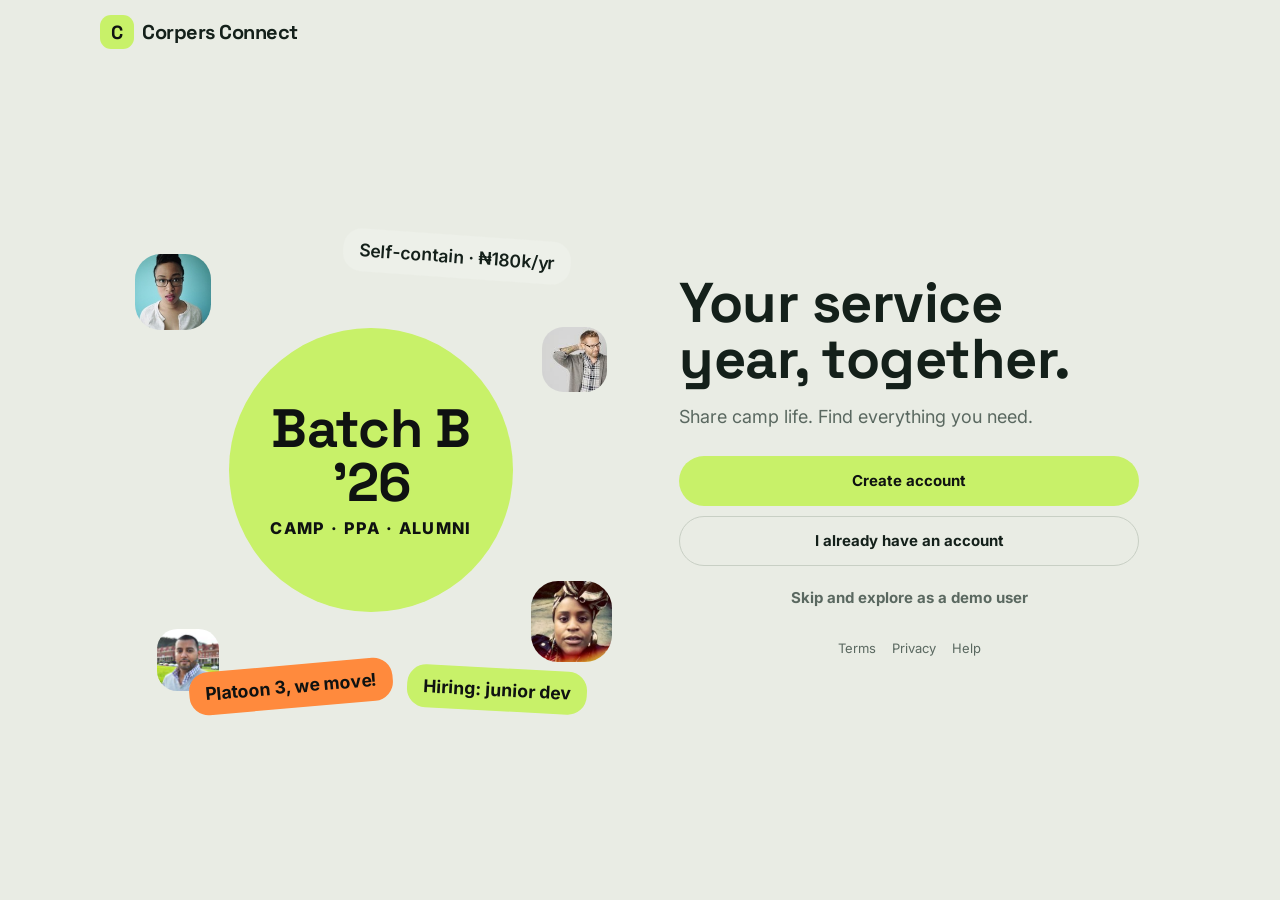
==== commit b28c7cac: "Hide bottom nav on scroll down, show on scroll up (phone)" ====
--- a/index.html
+++ b/index.html
@@ -206,6 +206,8 @@
 .radio{width:22px;height:22px;border-radius:11px;border:2px solid var(--line3);flex:none;display:flex;align-items:center;justify-content:center}
 .opt.on .radio,.radio.on{border-color:var(--accent-border)}
 .opt.on .radio::after,.radio.on::after{content:'';width:10px;height:10px;border-radius:5px;background:#C8F169}
+@media (max-width:639px){.nav{transition:transform .28s cubic-bezier(.2,.8,.2,1),opacity .2s}#app.nav-hide .nav{transform:translateY(calc(100% + 36px));opacity:0;pointer-events:none}}
+@media (prefers-reduced-motion:reduce){.nav{transition:none!important}}
 .mrow{display:flex;gap:8px;overflow-x:auto;scroll-snap-type:x mandatory;-webkit-overflow-scrolling:touch;scrollbar-width:none;-ms-overflow-style:none;margin-right:-14px;padding-right:14px;scroll-padding-left:0}
 .mrow::-webkit-scrollbar{display:none}
 .mrow .mi{flex:none;scroll-snap-align:start;display:flex;position:relative;border-radius:16px;overflow:hidden}
@@ -891,7 +893,7 @@
   const view=document.getElementById('view');
   const sc=view.querySelector('.scroll'); if(sc&&S.curKey) S.scrollMem[S.curKey]=sc.scrollTop;
   const t=topScreen();
-  const fn=SC[t.s]||SC.unavailable;
+  {const k=keyOf(t);if(S.navKey!==k){S.navKey=k;app().classList.remove('nav-hide');}}const fn=SC[t.s]||SC.unavailable;
   view.innerHTML=fn(t);
   // Inner pages (settings, notifications, detail screens) keep the desktop sidebar and right column
   {const root=S.stack[0]&&S.stack[0].s,inApp=['home','community','explore','profile'].includes(root);
@@ -2103,6 +2105,15 @@
 A.tagToggle=d=>{const t=S.draft.tags=S.draft.tags||[];const i=t.indexOf(d.id);if(i<0){if(t.length>=5)return toast('You can tag up to 5 people');t.push(d.id);}else t.splice(i,1);render();};
 A.tagDone=()=>{S.sheet=null;render();};
 
+// ---- hide the bottom nav while scrolling down, bring it back on scroll up (phone only)
+(function(){const last=new WeakMap();
+document.addEventListener('scroll',e=>{const el=e.target;if(!el||!el.classList||!el.classList.contains('scroll'))return;
+  if(window.matchMedia('(min-width:640px)').matches){app().classList.remove('nav-hide');return;}
+  const y=el.scrollTop,p=last.get(el)||0,d=y-p;last.set(el,y);
+  if(y<60){app().classList.remove('nav-hide');return;}
+  if(d>8)app().classList.add('nav-hide');else if(d<-8)app().classList.remove('nav-hide');},true);
+})();
+
 document.addEventListener('click',e=>{
   const el=e.target.closest('[data-a]');if(!el||!app().contains(el))return;
   const a=el.dataset.a;if(a==='noop')return;
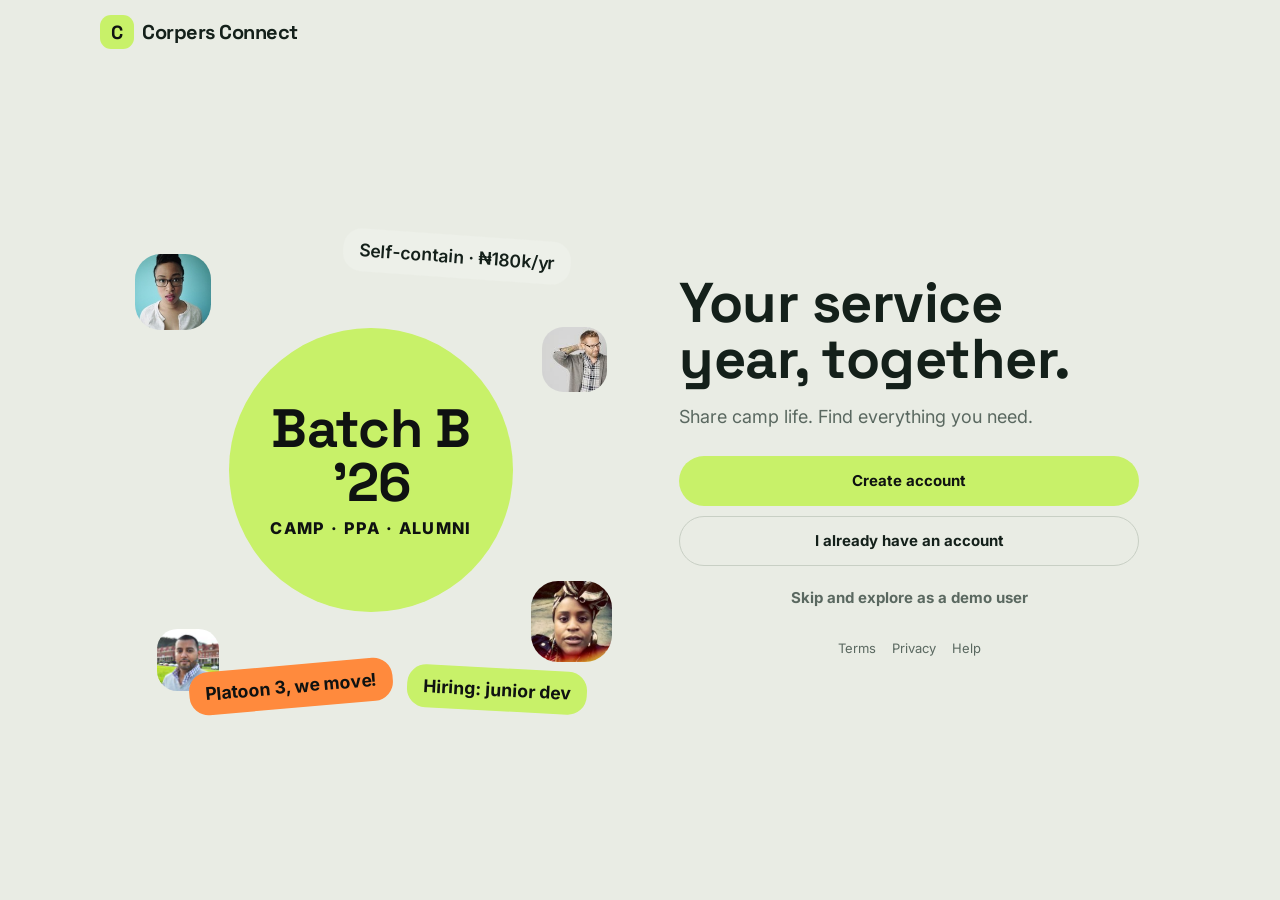
==== commit 912c2c62: "Add muted words, post bell, mute conversation, new posts pill, who can reply, drafts, pin to profile" ====
--- a/index.html
+++ b/index.html
@@ -799,7 +799,7 @@
   const fol=!mine&&!S.following.has(p.author)?`<button class="btn sm dark" data-a="follow" data-id="${p.author}">Follow</button>`:'';
   const body=`${p.title?`<span class="hd" style="display:block;font-weight:700;font-size:18px;margin-top:10px;line-height:1.25">${esc(p.title)}</span>`:''}<span class="pt ${full?'':'clamp'}" style="display:${p.title?'block':'-webkit-box'};${p.title?'margin-top:4px':''};${full?'display:block':''}">${rich(p.text)}</span>`;
   return `<article class="card">
-    <div class="row">
+    ${pinTag(p)}<div class="row">
       <button data-a="openUser" data-id="${p.author}" aria-label="${esc(u.name)}'s profile">${av(u,42)}</button>
       <button data-a="openUser" data-id="${p.author}" style="flex:1;min-width:0;text-align:left">
         <span style="display:flex;align-items:center;gap:5px;font-weight:600;font-size:15px"><span style="white-space:nowrap;overflow:hidden;text-overflow:ellipsis">${esc(u.name)}</span>${vb(u)}${u.status==='Completed'?'<span class="tag blue" style="padding:2px 6px;font-size:10px">Alumni</span>':''}</span>
@@ -812,6 +812,7 @@
     ${p.type==='poll'?pollBlock(p):''}
     ${p.tags&&p.tags.length?`<div style="margin-top:8px;font-size:13px;color:var(--muted)">with ${p.tags.map(t=>`<button data-a="openUser" data-id="${t}" style="font-weight:600;color:var(--accent-text)">${esc(user(t).name)}</button>`).join(', ')}</div>`:''}
     ${photos(p.media,p.id,full?260:200)}
+    ${noteBlock(p)}
     <div class="row" style="gap:6px;margin-top:12px">
       <button class="pill ${p.liked?'on-like':''}" data-a="like" data-id="${p.id}" aria-pressed="${!!p.liked}" aria-label="Like, ${p.likes}">${I('heart',18,p.liked?'style="fill:currentColor"':'')}${short(p.likes)}</button>
       <button class="pill" data-a="openPost" data-id="${p.id}" aria-label="Comments, ${p.cc}">${I('comment',18)}${short(p.cc)}</button>
@@ -907,7 +908,7 @@
 }
 function go(s,params={}){S.errors={}; S.sheet=null; if(INIT[s]) INIT[s](params); S.stack.push({s,...params}); render();}
 function replace(s,params={}){S.errors={}; S.sheet=null; if(INIT[s]) INIT[s](params); S.stack[S.stack.length-1]={s,...params}; S.scrollMem[keyOf(topScreen())]=0; render();}
-function back(){S.errors={}; S.sheet=null; if(S.stack.length>1){delete S.scrollMem[keyOf(topScreen())]; S.stack.pop();} render();}
+function back(){{const t=topScreen();if(t.s==='compose'&&!S.noGuard&&draftHas()){sheet({type:'draftSave',t:t.t});return;}}S.errors={}; S.sheet=null; if(S.stack.length>1){delete S.scrollMem[keyOf(topScreen())]; S.stack.pop();} render();}
 function tabTo(t){S.errors={}; S.sheet=null; S.stack=[{s:t}]; render();}
 function sheet(o){S.sheet=o; render();}
 function closeSheet(){S.sheet=null; render();}
@@ -1023,7 +1024,8 @@
 function hiddenAuthor(id){return id&&id!=='me'&&(S.blocked.has(id)||S.muted.has(id));}
 function refObj(r){return r.k==='post'?POSTS[r.id]:r.k==='listing'?LISTINGS[r.id]:EVENTS[r.id];}
 function refAuthor(r){const o=refObj(r);return r.k==='post'?o.author:r.k==='listing'?o.owner:o.organiser;}
-function refOk(r){if(S.notInt&&S.notInt.has(r.k+':'+r.id))return false;const o=refObj(r);if(!o||o.deleted)return false;const a=refAuthor(r);if(hiddenAuthor(a))return false;
+function mutedHit(o){if(!o||!S.mutedWords||!S.mutedWords.length)return false;const t=((o.title||'')+' '+(o.text||'')+' '+(o.desc||'')).toLowerCase();return S.mutedWords.some(w=>t.includes(w));}
+function refOk(r){{const o=refObj(r);if(o&&mutedHit(o))return false;}if(S.notInt&&S.notInt.has(r.k+':'+r.id))return false;const o=refObj(r);if(!o||o.deleted)return false;const a=refAuthor(r);if(hiddenAuthor(a))return false;
   if(r.k==='post'){if(o.community&&S.mutedComms.has(o.community)&&o.type!=='announcement')return false;if(o.type==='announcement'&&!COMM[o.community].joined)return false;}
   return true;}
 function homeItems(){
@@ -1065,7 +1067,7 @@
 
 // ===== Post detail =====
 SC.post=t=>{const p=POSTS[t.id];if(!p||p.deleted)return unavailable('post');
-  const cs=p.comments||[];
+  const cs=(p.comments||[]).filter(c=>!mutedHit(c));
   return `${tb(p.type==='poll'?'Poll':p.type==='question'?'Question':p.type==='discussion'?'Discussion':'Post')}
   <div class="scroll" style="padding-bottom:96px"><div class="pad">${postCard(p,true)}
   ${p.community?`<button class="row" data-a="go" data-s="communityDetail" data-id="${p.community}" style="margin:10px 4px 0;font-size:13px;color:var(--muted);min-height:36px">${I('users',14)}Posted in <b style="color:var(--text)">${esc(COMM[p.community].name)}</b></button>`:''}
@@ -1076,7 +1078,7 @@
     <div class="row" style="gap:16px;font-size:12px;color:var(--muted);padding:4px 4px 0"><span>${c.time}</span><button data-a="likeComment" data-id="${p.id}" data-i="${i}" style="font-weight:700;min-height:32px;color:${c.liked?'var(--orange-text)':'var(--muted)'}">${c.liked?'Liked':'Like'}${c.likes?' · '+c.likes:''}</button>${c.u==='me'?`<button data-a="delComment" data-id="${p.id}" data-i="${i}" style="font-weight:700;min-height:32px">Delete</button>`:`<button data-a="report" data-kind="comment" data-id="${p.id}" style="font-weight:700;min-height:32px">Report</button>`}<button data-a="replyTo" data-i="${i}" style="font-weight:700;min-height:32px">Reply</button></div>${repList(p,i,c).map(([r,j])=>{const ru=user(r.u);return `<div class="row" style="align-items:flex-start;gap:8px;padding:8px 0 0"><button data-a="openUser" data-id="${r.u}" aria-label="${esc(ru.name)}">${av(ru,28)}</button><div style="flex:1;min-width:0"><div style="background:var(--raised);border-radius:4px 16px 16px 16px;padding:8px 10px"><div style="font-weight:600;font-size:12.5px;display:flex;gap:4px;align-items:center">${esc(ru.name)}${vb(ru,12)}</div><div style="font-size:13.5px;line-height:1.4;margin-top:2px;word-wrap:break-word">${rich(r.t)}</div></div><div class="row" style="gap:14px;font-size:12px;color:var(--muted);padding:2px 4px 0"><span>${r.time}</span><button data-a="likeReply" data-id="${p.id}" data-i="${i}" data-j="${j}" aria-pressed="${!!r.liked}" style="font-weight:700;min-height:28px;color:${r.liked?'var(--accent-text)':'inherit'}">Like${r.likes?' · '+r.likes:''}</button>${r.u==='me'?`<button data-a="delReply" data-id="${p.id}" data-i="${i}" data-j="${j}" style="font-weight:700;min-height:28px">Delete</button>`:''}</div></div></div>`;}).join('')}${repMore(p,i,c)}</div></div>`;}).join(''):empty('No comments yet','Start the conversation.')}
   ${p.cc>cs.length&&cs.length?`<div class="hint" style="padding:14px 4px">Showing the most recent comments.</div>`:''}`}
   </div></div>
-  ${p.type==='announcement'?'':`<div class="bottombar row" style="gap:8px"><div id="mentionBox" style="position:absolute;left:12px;right:12px;bottom:68px"></div>${S.draft.replyTo!=null&&cs[S.draft.replyTo]?`<div class="row" style="position:absolute;left:16px;right:16px;bottom:74px;background:var(--raised);border-radius:12px;padding:6px 10px;font-size:12.5px;justify-content:space-between"><span>Replying to <b>${esc(user(cs[S.draft.replyTo].u).name)}</b></span><button data-a="cancelReply" style="font-weight:700;color:var(--muted)">Cancel</button></div>`:''}${av(S.me,36)}<label for="f-comment" class="vh">Add a comment</label><input class="inp" style="height:44px;border-radius:22px" id="f-comment" data-live="commentLive" data-k="comment" data-enter="addComment" data-id="${p.id}" placeholder="${S.draft.replyTo!=null?'Write a reply…':'Add a comment…'}" value="${esc(S.draft.comment||'')}"><button class="ib lime" data-a="addComment" data-id="${p.id}" aria-label="Send comment">${I('send',18)}</button></div>`}`;};
+  ${p.type==='announcement'?'':replyLocked(p)||`<div class="bottombar row" style="gap:8px"><div id="mentionBox" style="position:absolute;left:12px;right:12px;bottom:68px"></div>${S.draft.replyTo!=null&&cs[S.draft.replyTo]?`<div class="row" style="position:absolute;left:16px;right:16px;bottom:74px;background:var(--raised);border-radius:12px;padding:6px 10px;font-size:12.5px;justify-content:space-between"><span>Replying to <b>${esc(user(cs[S.draft.replyTo].u).name)}</b></span><button data-a="cancelReply" style="font-weight:700;color:var(--muted)">Cancel</button></div>`:''}${av(S.me,36)}<label for="f-comment" class="vh">Add a comment</label><input class="inp" style="height:44px;border-radius:22px" id="f-comment" data-live="commentLive" data-k="comment" data-enter="addComment" data-id="${p.id}" placeholder="${S.draft.replyTo!=null?'Write a reply…':'Add a comment…'}" value="${esc(S.draft.comment||'')}"><button class="ib lime" data-a="addComment" data-id="${p.id}" aria-label="Send comment">${I('send',18)}</button></div>`}`;};
 INIT.post=()=>{S.draft={comment:'',replyTo:null};};
 
 // ===== Community =====
@@ -1214,7 +1216,7 @@
   if(tab==='For You'){body=forYouBody();}
   else if(tab==='Trending'){
     const top=Object.values(POSTS).filter(p=>p.type!=='announcement'&&!p.deleted&&!hiddenAuthor(p.author)&&p.vis!=='Followers'&&p.vis!=='Community').sort((a,b)=>b.likes-a.likes).slice(0,4);
-    body=`<div class="pad stack"><div class="card" style="padding:6px 4px"><div class="hd" style="font-weight:700;font-size:17px;padding:10px 12px 4px">Trending across Nigeria</div>${TRENDING.map(([h,c],i)=>`<button class="li" data-a="setQ" data-v="${h.slice(1)}" style="border-color:var(--raised)"><span class="hd" style="width:26px;color:var(--muted);font-weight:700">${i+1}</span><span class="t"><b>${h}</b><span>${c}</span></span>${I('trend',18,'style="color:var(--accent-text)"')}</button>`).join('')}</div>
+    body=chips(['Nigeria','My state','My camp'],S.trendScope,'trendScope')+`<div class="pad stack"><div class="card" style="padding:6px 4px"><div class="hd" style="font-weight:700;font-size:17px;padding:10px 12px 4px">${S.trendScope==='Nigeria'?'Trending across Nigeria':S.trendScope==='My state'?'Trending in '+esc(S.me.state):'Trending in your camp'}</div>${trendList().map(([h,c],i)=>`<button class="li" data-a="setQ" data-v="${h.slice(1)}" style="border-color:var(--raised)"><span class="hd" style="width:26px;color:var(--muted);font-weight:700">${i+1}</span><span class="t"><b>${h}</b><span>${c}</span></span>${I('trend',18,'style="color:var(--accent-text)"')}</button>`).join('')}</div>
     <div class="sec">Popular posts</div>${top.map(p=>postCard(p)).join('')}</div>`;
   } else if(tab==='Nationwide'){
     const ps=Object.values(POSTS).filter(p=>p.type!=='announcement'&&!p.deleted&&p.state&&p.state!==S.me.state&&stateOk(p.state)&&!hiddenAuthor(p.author));
@@ -1356,11 +1358,12 @@
 }
 SC.profile=()=>{
   const tab=S.profileTab,u=S.me;let body='';
-  if(tab==='Posts'){const ps=S.myPosts.map(id=>POSTS[id]).filter(p=>!p.deleted);const rp=Object.values(POSTS).filter(p=>p.reposted&&!p.deleted);
+  if(tab==='Posts'){const ps=S.myPosts.map(id=>POSTS[id]).filter(p=>!p.deleted).sort((a,b)=>(b.id===S.pinned)-(a.id===S.pinned));const rp=Object.values(POSTS).filter(p=>p.reposted&&!p.deleted);
     body=ps.length||rp.length?ps.map(p=>postCard(p)).join('')+(rp.length?`<div class="sec">Reposts</div>`+rp.map(p=>postCard(p)).join(''):''):empty('No posts yet','Share your first camp moment.',`<button class="btn sm lime" data-a="create">Create a post</button>`);}
   if(tab==='Journey') body=journey(u,true);
   if(tab==='Saved'){const sp=Object.values(POSTS).filter(p=>p.saved&&!p.deleted),sl=Object.values(LISTINGS).filter(l=>l.saved&&!l.deleted),se=Object.values(EVENTS).filter(e=>e.rsvp&&!e.deleted);
-    body=sp.length||sl.length||se.length?`${sl.length?'<div class="sec">Listings</div>'+sl.map(listingCard).join(''):''}${se.length?'<div class="sec">Events you’re attending</div>'+se.map(eventCard).join(''):''}${sp.length?'<div class="sec">Posts</div>'+sp.map(p=>postCard(p)).join(''):''}`:empty('Nothing saved yet','Tap the bookmark on posts and listings to keep them here. Only you can see this.');}
+    const fl=S.savedFolder,inF=k=>fl==='All'||folderOf(k)===fl;const sp2=sp.filter(p=>inF('post:'+p.id)),sl2=sl.filter(l=>inF('listing:'+l.id));
+    body=chips(['All','Unfiled',...S.folders,'+ New folder'],fl,'savedFolder')+(sp2.length||sl2.length||(fl==='All'&&se.length)?`${sl2.length?'<div class="sec">Listings</div>'+sl2.map(l=>listingCard(l)+folderBar('listing:'+l.id)).join(''):''}${fl==='All'&&se.length?'<div class="sec">Events you’re attending</div>'+se.map(eventCard).join(''):''}${sp2.length?'<div class="sec">Posts</div>'+sp2.map(p=>postCard(p)+folderBar('post:'+p.id)).join(''):''}`:(sp.length||sl.length?empty('Nothing in this folder','Use Change under a saved item to move it here.'):empty('Nothing saved yet','Tap the bookmark on posts and listings to keep them here. Only you can see this.')));}
   if(tab==='Listings'){const ml=S.myListings.map(id=>LISTINGS[id]).filter(l=>!l.deleted),me=S.myEvents.map(id=>EVENTS[id]).filter(e=>!e.deleted);
     body=ml.length||me.length?`${ml.length?'<div class="sec">Your listings</div>'+ml.map(listingCard).join(''):''}${me.length?'<div class="sec">Your events</div>'+me.map(eventCard).join(''):''}`:empty('No listings or events','Sell an item, hand over your apartment or organise a meetup.',`<button class="btn sm lime" data-a="create">Create</button>`);}
   return `<div class="scroll"><div class="topbar"><h1>Profile</h1><button class="ib" data-a="share" data-kind="profile" data-id="me" aria-label="Share profile">${I('share')}</button><button class="ib" data-a="go" data-s="settings" aria-label="Settings">${I('gear')}</button></div>
@@ -1371,13 +1374,13 @@
 SC.user=t=>{const u=USERS[t.id];
   if(S.blocked.has(u.id)) return `${tb('@'+esc(u.username))}<div class="scroll nonav">${empty('You blocked '+esc(u.name),'You won’t see each other’s posts or be able to interact.',`<button class="btn sm dark" data-a="unblock" data-id="${u.id}">Unblock</button>`)}</div>`;
   const tab=S.userTab[u.id]||'Posts';let body='';
-  if(tab==='Posts'){const ps=Object.values(POSTS).filter(p=>p.author===u.id&&!p.deleted);const ls=Object.values(LISTINGS).filter(l=>l.owner===u.id&&!l.deleted);
+  if(tab==='Posts'){const ps=Object.values(POSTS).filter(p=>p.author===u.id&&!p.deleted).sort((a,b)=>(b.id===u.pinned)-(a.id===u.pinned));const ls=Object.values(LISTINGS).filter(l=>l.owner===u.id&&!l.deleted);
     body=(ps.length?ps.map(p=>postCard(p)).join(''):'')+(ls.length?'<div class="sec">Listings</div>'+ls.map(listingCard).join(''):'')||empty('No posts yet','');}
   if(tab==='Journey') body=journey(u,false);
   if(tab==='Communities'){const cs=Object.values(COMM).filter(c=>c.mods.includes(u.id)||(c.official&&(c.sub===u.batch||c.name.includes(u.state))));body=cs.length?cs.map(c=>commRow(c)).join(''):empty('No public communities','');}
   return `<div class="scroll">${tb('@'+esc(u.username),{right:`<button class="ib" data-a="userMenu" data-id="${u.id}" aria-label="More options">${I('more')}</button>`})}
   ${S.muted.has(u.id)?`<div class="pad" style="margin-bottom:10px"><div class="card row" style="padding:10px 14px;font-size:13px">${I('mute',16)}<span style="flex:1">Muted. Their posts are hidden from your feed.</span><button class="btn sm dark" data-a="unmute" data-id="${u.id}">Unmute</button></div></div>`:''}
-  ${profileHeader(u,false)}<div style="height:12px"></div>
+  ${profileHeader(u,false)}${S.following.has(u.id)?`<div class="pad" style="padding-top:10px"><button class="btn sm ${S.bells.has(u.id)?'lime':'dark'}" data-a="toggleBell" data-id="${u.id}" aria-pressed="${S.bells.has(u.id)}">${I('bell',16)}${S.bells.has(u.id)?'Notifying you of new posts':'Notify me of their posts'}</button></div>`:''}<div style="height:12px"></div>
   <div class="chips">${['Posts','Journey','Communities'].map(x=>`<button class="chip ${x===tab?'on':''}" data-a="userTab" data-id="${u.id}" data-v="${x}" aria-pressed="${x===tab}">${x}</button>`).join('')}</div>
   <div class="pad stack">${body}</div></div>`;
 };
@@ -1439,6 +1442,9 @@
     ${li({icon:'award',title:'Service information',sub:`${esc(S.me.batch)} · ${esc(S.me.state)} · ${esc(S.me.status)}`,a:'go',data:'data-s="service"',right:chev})}
     ${li({icon:'swap',title:'Redeployment',sub:S.me.redeploy?'Request under review':'Changing state? Keep your account',a:'go',data:'data-s="redeploy"',right:chev})}</div>
   <div class="sec">Preferences</div><div class="list">
+    ${li({icon:'mute',title:'Muted words',sub:S.mutedWords.length?S.mutedWords.length+' hidden':'Hide posts with words you pick',a:'go',data:'data-s="mutedWords"',right:chev})}
+    ${li({icon:'search',title:'Saved searches',sub:S.savedSearches.length+' saved',a:'go',data:'data-s="savedSearches"',right:chev})}
+    ${li({icon:'edit',title:'Drafts',sub:S.drafts.length?S.drafts.length+' saved':'None yet',a:'go',data:'data-s="drafts"',right:chev})}
     ${li({icon:'eye',title:'Privacy & visibility',sub:'Who sees your service details',a:'go',data:'data-s="privacy"',right:chev})}
     ${li({icon:'bell',title:'Notifications',sub:S.settings.push?'Push on'+(S.settings.quiet?' · quiet hours set':''):'Push off',a:'go',data:'data-s="notifSettings"',right:chev})}
     ${showInstall()?li({icon:'download',title:'Install the app',sub:'Add to your home screen',a:'installApp',right:chev}):''}
@@ -1568,7 +1574,7 @@
   <p style="color:var(--soft);line-height:1.5;margin:0 0 18px;font-size:14px">${esc(s.why||'This feature')} is available once your NYSC membership is verified. ${S.verif==='pending'?'Your verification is already in review.':'It takes a couple of minutes to submit.'}</p>
   <button class="btn lime block" data-a="go" data-s="verification">${S.verif==='pending'?'Check status':'Get verified'}</button><button class="btn block" style="color:var(--muted);margin-top:6px" data-a="closeSheet">Not now</button>`;
 SH.postMenu=s=>{const p=POSTS[s.id],mine=p.author==='me',u=p.author?user(p.author):null,f=u&&S.following.has(u.id);
-  return `<div class="list">${li({icon:'bookmark',title:p.saved?'Remove from saved':'Save post',a:'save',data:`data-id="${p.id}"`})}${li({icon:'link',title:'Copy link',a:'copyLink'})}
+  return `<div class="list">${li({icon:'bookmark',title:p.saved?'Remove from saved':'Save post',a:'save',data:`data-id="${p.id}"`})}${p.saved?li({icon:'bookmark',title:'Save to a folder',sub:folderOf('post:'+p.id),a:'pickFolder',data:`data-k="post:${p.id}"`}):''}${li({icon:'bell',title:S.mutedPosts.has(p.id)?'Turn notifications back on':'Mute notifications for this post',sub:'Stop alerts from replies and likes',a:'mutePost',data:`data-id="${p.id}"`})}${mine?li({icon:'pin',title:S.pinned===p.id?'Unpin from profile':'Pin to your profile',a:'pinProfile',data:`data-id="${p.id}"`}):li({icon:'help',title:'Add context',sub:'Help others see the full picture',a:'addNote',data:`data-id="${p.id}"`})}${li({icon:'link',title:'Copy link',a:'copyLink'})}
   ${mine&&p.type!=='poll'?li({icon:'edit',title:'Edit post',a:'editPost',data:`data-id="${p.id}"`}):''}
   ${mine?li({icon:'trash',title:'Delete post',danger:true,a:'deletePostAsk',data:`data-id="${p.id}"`})
   :`${li({icon:'eye',title:'Not interested',sub:'Show fewer posts like this',a:'notInterested',data:`data-id="${p.id}"`})}${li({icon:'user',title:(f?'Unfollow ':'Follow ')+esc(first(u)),a:'follow',data:`data-id="${u.id}"`})}${li({icon:'mute',title:'Mute '+esc(first(u)),sub:'Hide their posts. They won’t be told.',a:'mute',data:`data-id="${u.id}"`})}${li({icon:'ban',title:'Block '+esc(first(u)),sub:'You won’t be able to interact',a:'blockAsk',data:`data-id="${u.id}"`})}${p.community&&isMod(COMM[p.community])?li({icon:'pin',title:'Pin to community',sub:'Moderator action',a:'modPin',data:`data-id="${p.id}"`})+li({icon:'trash',title:'Remove as moderator',danger:true,a:'modRemove',data:`data-id="${p.id}"`}):''}${li({icon:'flag',title:'Report post',danger:true,a:'report',data:`data-kind="post" data-id="${p.id}"`})}`}</div>`;};
@@ -1593,7 +1599,7 @@
   <label for="rev" class="btn sm dark" style="margin-top:10px;cursor:pointer">${I('image',16)}${S.draft.revName?esc(S.draft.revName):'Attach screenshot (optional)'}</label><input id="rev" type="file" accept="image/*" class="vh" data-file="reportEvidence">
   <button class="btn lime block" style="margin-top:16px" data-a="submitReport" ${s.reason?'':'disabled'}>Submit report</button>`;};
 SH.share=s=>{const url='https://corpersconnect.com/'+s.kind+'/'+(s.id||'');const text={post:'Check out this post on Corpers Connect',listing:'Check out this listing on Corpers Connect',event:'Check out this event on Corpers Connect',community:'Join this community on Corpers Connect',profile:'Find me on Corpers Connect',invite:'Join me on Corpers Connect, the app for NYSC corps members'}[s.kind]||'Corpers Connect';
-  return `<h2>Share</h2><div class="list">${li({icon:'link',title:'Copy link',sub:url,a:'copyLink'})}${li({icon:'comment',title:'Share to WhatsApp',sub:'Opens WhatsApp',href:'https://wa.me/?text='+encodeURIComponent(text+' '+url),right:chev})}
+  return `<h2>Share</h2><div class="list">${li({icon:'comment',title:'Share to WhatsApp',sub:'Opens WhatsApp',href:'https://wa.me/?text='+encodeURIComponent(text+' '+url),right:chev})}${li({icon:'link',title:'Copy link',sub:url,a:'copyLink'})}
   ${s.kind==='post'&&POSTS[s.id].author!=='me'?li({icon:'repost',title:POSTS[s.id].reposted?'Undo repost':'Repost to your followers',a:'repost',data:`data-id="${s.id}"`}):''}</div>`;};
 SH.contact=s=>{const l=LISTINGS[s.id],o=user(l.owner);const msg=l.kind==='job'?`Hello, I saw the ${l.title} role on the Corpers Connect app. I’d like to apply. Is it still open?`:`Hello, I saw your ${l.title} on the Corpers Connect app. Is it still available?`;
   if(s.m==='wa') return `<h2>Message ${esc(first(o))} on WhatsApp</h2><p class="hint" style="margin:0 0 12px">There’s no in-app chat. We’ll open WhatsApp with this message ready to send:</p>
@@ -1742,7 +1748,7 @@
     if(!ok){render();return toast('Check the highlighted fields');}
     if(['photo','discussion','question','poll'].includes(ty)){
       const id=uid('p'),comm=x.dest!=='feed'?x.dest:null,commOnly=comm&&!x.alsoFeed;
-      POSTS[id]={id,type:ty,author:'me',loc:v('loc')||'',tags:[...(S.draft.tags||[])],community:comm,title:ty==='discussion'?v('title'):'',text:v('text'),media:[...x.photos],time:'Just now',likes:0,cc:0,reposts:0,batch:true,state:S.me.state,vis:commOnly?'Community':(x.vis==='Community'?'Public':x.vis),comments:[],
+      POSTS[id]={id,type:ty,author:'me',loc:v('loc')||'',replyWho:S.draft.replyWho||'Everyone',tags:[...(S.draft.tags||[])],community:comm,title:ty==='discussion'?v('title'):'',text:v('text'),media:[...x.photos],time:'Just now',likes:0,cc:0,reposts:0,batch:true,state:S.me.state,vis:commOnly?'Community':(x.vis==='Community'?'Public':x.vis),comments:[],
         poll:ty==='poll'?{options:opts.map(o=>[o,0]),voted:null,ends:'Ends in '+x.duration}:undefined};
       FEED.unshift({k:'post',id});S.myPosts.unshift(id);S.homeFilter='For You';backToTop();toast(comm?'Posted to '+COMM[comm].name:'Posted');return;}
     if(ty==='sell'||ty==='accommodation'||ty==='job'){
@@ -1845,7 +1851,7 @@
 
 const isMod=c=>c.admin==='me'||(c.mods||[]).includes('me');
 const MOD_REASONS=['Spam','Harassment or bullying','Off-topic','Scam or fraud','Misinformation'];
-const rich=s=>esc(s).replace(/(^|\s)([@#][A-Za-z0-9_.]*[A-Za-z0-9_])/g,'$1<span data-a="tagTap" data-v="$2" role="link" tabindex="0" style="color:var(--accent-text);font-weight:600;cursor:pointer">$2</span>');
+const rich=s=>esc(s).replace(/(https?:\/\/[^\s<]+|\b[a-z0-9-]+\.(?:com|ng|co|app|net|org|ly|xyz|top)(?:\/[^\s<]*)?)/gi,(m)=>`<span data-a="openLink" data-v="${m.replace(/[#@]/g,'')}" role="link" tabindex="0" style="color:var(--accent-text);text-decoration:underline;cursor:pointer">${m.replace(/@/g,'&#64;').replace(/#/g,'&#35;')}</span>`).replace(/(^|\s)([@#][A-Za-z0-9_.]*[A-Za-z0-9_])/g,'$1<span data-a="tagTap" data-v="$2" role="link" tabindex="0" style="color:var(--accent-text);font-weight:600;cursor:pointer">$2</span>');
 const offlineHtml=()=>`<div class="pad">${empty('You’re offline','Check your connection. Saved posts and listings are still available in Profile.',`<button class="btn sm lime" data-a="retry">Try again</button>`)}</div>`;
 
 // ---- Moderator panel
@@ -1951,7 +1957,7 @@
   const T=S.searchType,on=k=>T==='All'||T===k;
   const ppl=Object.values(USERS).filter(u=>!S.blocked.has(u.id)&&(m(u.name)||m(u.username)||m(u.state)));
   const com=Object.values(COMM).filter(c=>m(c.name)||m(c.desc)||m(c.category));
-  let pos=Object.values(POSTS).filter(p=>!p.deleted&&!hiddenAuthor(p.author)&&p.vis!=='Followers'&&p.vis!=='Community'&&(m(p.text)||m(p.title)));
+  let pos=Object.values(POSTS).filter(p=>!p.deleted&&!mutedHit(p)&&!hiddenAuthor(p.author)&&p.vis!=='Followers'&&p.vis!=='Community'&&(m(p.text)||m(p.title)));
   const lis=Object.values(LISTINGS).filter(l=>!l.deleted&&!hiddenAuthor(l.owner)&&(m(l.title)||m(l.desc)||m(l.area)||m(l.state)||m(l.company)||m(l.jobType)));
   const evs=Object.values(EVENTS).filter(e=>!e.deleted&&(m(e.title)||m(e.location)||m(e.state)));
   const pl=STATES.filter(s=>m(s));
@@ -1970,7 +1976,9 @@
   ];
   const row=chips(['All','People','Posts','Communities','Jobs','Items','Rentals','Events','Places'],T,'searchType');
   const head=tag?`<div class="pad" style="padding-bottom:8px"><div class="card row" style="gap:10px"><span class="ico" style="width:40px;height:40px;border-radius:14px;background:#C8F169;color:var(--ink);display:flex;align-items:center;justify-content:center">${I('trend',20)}</span><span><b class="hd" style="font-size:18px">${esc(tag[0])}</b><span class="hint" style="display:block">${tag[1]} across Nigeria</span></span></div></div>`:'';
-  return row+head+(parts.some(Boolean)?`<div class="pad stack">${parts.join('')}</div>`:`<div class="pad">${empty(`No ${T==='All'?'':T.toLowerCase()+' '}results for “${esc(S.q)}”`,'Check the spelling or try a broader word.')}</div>`);
+  const saved=S.savedSearches.some(x=>x.q===S.q.trim().toLowerCase());
+  const saveBar=`<div class="pad" style="padding-bottom:6px"><button class="btn sm ${saved?'lime':'dark'}" data-a="saveSearch">${I('bell',16)}${saved?'Saved. We’ll alert you':'Save this search and get alerts'}</button></div>`;
+  return row+saveBar+head+(parts.some(Boolean)?`<div class="pad stack">${parts.join('')}</div>`:`<div class="pad">${empty(`No ${T==='All'?'':T.toLowerCase()+' '}results for “${esc(S.q)}”`,'Check the spelling or try a broader word.')}</div>`);
 }
 A.eventRemind=d=>{const e=EVENTS[d.id];e.remind=!e.remind;render();toast(e.remind?'We’ll remind you the day before':'Reminder off');};
 
@@ -2097,8 +2105,87 @@
 document.addEventListener('touchend',e=>{if(x0==null||!S.lb||S.lb.list.length<2)return;const dx=e.changedTouches[0].clientX-x0;x0=null;if(Math.abs(dx)>50)A.lbStep({d:dx<0?1:-1});},{passive:true});
 document.addEventListener('keydown',e=>{if(!S.lb||S.lb.list.length<2)return;if(e.key==='ArrowRight')A.lbStep({d:1});if(e.key==='ArrowLeft')A.lbStep({d:-1});});})();
 
+// ===== Feature batch: muted words, post bell, mute conversation, new-posts pill, who can reply, drafts, pin, context notes,
+// scam-link warning, saved searches, bookmark folders, scoped trending =====
+Object.assign(S,{mutedWords:['forex','crypto signal'],mutedPosts:new Set(),bells:new Set(),pinned:null,drafts:[],folders:['Jobs to apply','Rooms to see'],folderMap:{},savedFolder:'All',
+  savedSearches:[{q:'room in yaba',alert:true},{q:'junior developer',alert:false}],trendScope:'Nigeria',noGuard:false});
+
+// ---- helpers
+function folderOf(k){return S.folderMap[k]||'Unfiled';}
+function folderBar(k){return `<button data-a="pickFolder" data-k="${k}" style="display:flex;align-items:center;gap:6px;font-size:12.5px;color:var(--muted);padding:6px 6px 0;min-height:32px">${I('bookmark',14)}<span>${esc(folderOf(k))}</span><b style="color:var(--accent-text)">Change</b></button>`;}
+function pinTag(p){return (p.author==='me'&&S.pinned===p.id)||(p.author!=='me'&&user(p.author).pinned===p.id)?`<div class="row" style="gap:6px;font-size:12px;font-weight:700;color:var(--muted);margin-bottom:8px">${I('pin',14)}Pinned</div>`:'';}
+function noteBlock(p){if(!p.note)return '';const n=p.note;
+  return `<div class="card" style="margin-top:10px;background:var(--raised);padding:12px"><div class="row" style="gap:6px;font-size:12px;font-weight:800;letter-spacing:.4px;text-transform:uppercase;color:var(--muted)">${I('help',14)}Readers added context</div><p style="margin:6px 0 8px;font-size:14px;line-height:1.45">${esc(n.text)}</p><div class="row" style="gap:8px;font-size:12.5px;color:var(--muted)"><span style="flex:1">Added by ${esc(n.by)}</span><button class="pill ${n.rated==='up'?'on-lime':''}" data-a="rateNote" data-id="${p.id}" data-v="up" style="min-height:32px;padding:0 10px" aria-pressed="${n.rated==='up'}">Helpful · ${n.up}</button><button class="pill ${n.rated==='down'?'on-like':''}" data-a="rateNote" data-id="${p.id}" data-v="down" style="min-height:32px;padding:0 10px" aria-pressed="${n.rated==='down'}">Not helpful</button></div></div>`;}
+function replyLocked(p){const w=p.replyWho;if(!w||w==='Everyone'||p.author==='me')return '';
+  if(w==='People I follow'&&S.following.has(p.author))return '';
+  const a=user(p.author);return `<div class="bottombar"><div class="card row" style="gap:10px;padding:12px 14px;font-size:13.5px">${I('lock',18)}<span>${w==='Nobody'?'Replies are turned off for this post.':'Only people '+esc(first(a))+' follows can reply.'}</span></div></div>`;}
+function draftHas(){const d=S.draft||{};return !!((d.text&&d.text.trim())||(d.title&&d.title.trim())||(d.photos&&d.photos.length));}
+function trendList(){const st=S.me.state;
+  if(S.trendScope==='My state')return [['#'+st.replace(/\s/g,'')+'Corpers','2.1k posts'],['#'+st.replace(/\s/g,'')+'Rent','1.1k posts'],['#'+st.replace(/\s/g,'')+'Jobs','930 posts'],['#CDS'+st.replace(/\s/g,''),'610 posts'],['#'+st.replace(/\s/g,'')+'Eats','420 posts']];
+  if(S.trendScope==='My camp')return [['#Platoon7','1.9k posts'],['#ParadeDrill','1.4k posts'],['#CampFood','1.1k posts'],['#SwearingIn','980 posts'],['#SAEDClass','520 posts']];
+  return TRENDING;}
+
+// ---- screens
+SC.mutedWords=()=>`${tb('Muted words')}<div class="scroll nonav"><div class="pad stack"><p class="hint" style="margin:0">Posts and replies containing these words are hidden from your feed and search. Only you can see this list.</p>
+  <div class="row" style="gap:8px"><label class="vh" for="f-mw">Word or phrase</label><input class="inp" id="f-mw" data-k="mw" value="${esc(S.draft.mw||'')}" placeholder="e.g. forex" style="flex:1"><button class="btn lime" data-a="addMuted">Add</button></div>
+  ${S.mutedWords.length?`<div class="list">${S.mutedWords.map((w,i)=>`<div class="li"><span class="ico">${I('mute',18)}</span><span class="t"><b>${esc(w)}</b></span><button class="btn sm dark" data-a="delMuted" data-i="${i}">Remove</button></div>`).join('')}</div>`:empty('No muted words','Add words you never want to see.')}</div></div>`;
+SC.savedSearches=()=>`${tb('Saved searches')}<div class="scroll nonav"><div class="pad stack"><p class="hint" style="margin:0">Turn on alerts to hear when a new listing or post matches. Save a search from the Explore results.</p>
+  ${S.savedSearches.length?`<div class="list">${S.savedSearches.map((s,i)=>`<div class="li"><button class="ico" data-a="runSaved" data-i="${i}" aria-label="Run search">${I('search',18)}</button><button class="t" data-a="runSaved" data-i="${i}" style="text-align:left"><b>${esc(s.q)}</b><span>${s.alert?'Alerts on':'Alerts off'}</span></button><button class="sw ${s.alert?'on':''}" role="switch" aria-checked="${s.alert}" aria-label="Alerts for ${esc(s.q)}" data-a="toggleSavedAlert" data-i="${i}"></button><button class="ib" data-a="delSaved" data-i="${i}" aria-label="Delete">${I('trash',18)}</button></div>`).join('')}</div>`:empty('No saved searches','Search in Explore, then tap Save this search.')}</div></div>`;
+SC.drafts=()=>`${tb('Drafts')}<div class="scroll nonav"><div class="pad stack">${S.drafts.length?`<div class="list">${S.drafts.map((d,i)=>`<div class="li"><span class="t"><b>${esc((d.draft.title||d.draft.text||'Untitled').slice(0,60))}</b><span>${esc(CT[d.t]||d.t)} · ${d.at}</span></span><button class="btn sm lime" data-a="resumeDraft" data-i="${i}">Resume</button><button class="ib" data-a="delDraft" data-i="${i}" aria-label="Delete draft">${I('trash',18)}</button></div>`).join('')}</div>`:empty('No drafts','Close the post screen with text in it and choose Save draft.')}</div></div>`;
+
+// ---- sheets
+SH.draftSave=s=>`<h2>Save as a draft?</h2><p class="hint" style="margin:0 0 14px">You can finish it later from Settings, Drafts.</p><div class="stack"><button class="btn lime block" data-a="saveDraft" data-t="${s.t}">Save draft</button><button class="btn dark block" data-a="discardDraft">Discard</button><button class="btn block" data-a="closeSheet">Keep editing</button></div>`;
+SH.addNote=s=>`<h2>Add context</h2><p class="hint" style="margin:0 0 12px">Add facts that help readers. Be specific and link a source if you can. Other members rate whether it is helpful.</p>${fld('note','Your note',{area:true,ph:'e.g. NYSC has not announced this. See the official portal.',attrs:'maxlength="280"'})}<button class="btn lime block" style="margin-top:14px" data-a="saveNote" data-id="${s.id}">Add note</button>`;
+SH.folderPick=s=>`<h2>Save to a folder</h2><div class="list">${['Unfiled',...S.folders].map(f=>li({icon:'bookmark',title:f,right:folderOf(s.k)===f?'<span class="tag lime">Here</span>':'',a:'setFolder',data:`data-k="${s.k}" data-f="${esc(f)}"`})).join('')}</div><div class="row" style="gap:8px;margin-top:14px"><label class="vh" for="f-nf">New folder</label><input class="inp" id="f-nf" data-k="nf" placeholder="New folder name" maxlength="24" style="flex:1"><button class="btn dark" data-a="newFolder" data-k="${s.k||''}">Create</button></div>`;
+SH.linkWarn=s=>`<span class="av" style="width:56px;height:56px;border-radius:18px;background:#FF8A3D;margin-top:4px">${I('shield',26)}</span><h2 style="margin-top:14px">This link looks risky</h2><p style="color:var(--soft);line-height:1.5;margin:0 0 6px;font-size:14px">${esc(s.url)}</p><p class="hint" style="margin:0 0 16px">It matches patterns used in scams, like shortened links or promises of quick money. Never pay to get a job or a place, and never share your bank details.</p><div class="stack"><button class="btn lime block" data-a="closeSheet">Go back</button><button class="btn block" style="color:var(--err)" data-a="openAnyway" data-url="${esc(s.url)}">Open anyway</button></div>`;
+
+// ---- actions
+Object.assign(A,{
+ addMuted(){const w=(S.draft.mw||'').trim().toLowerCase();if(w.length<2)return toast('Enter at least 2 letters');if(S.mutedWords.includes(w))return toast('Already muted');S.mutedWords.unshift(w);S.draft.mw='';render();toast('Muted “'+w+'”');},
+ delMuted(d){const w=S.mutedWords.splice(+d.i,1)[0];render();toast('Unmuted “'+w+'”');},
+ mutePost(d){const on=S.mutedPosts.has(d.id);on?S.mutedPosts.delete(d.id):S.mutedPosts.add(d.id);S.sheet=null;render();toast(on?'Notifications back on':'You won’t get alerts for this post');},
+ toggleBell(d){const on=S.bells.has(d.id);on?S.bells.delete(d.id):S.bells.add(d.id);render();toast(on?'Bell off':'We’ll notify you when '+first(USERS[d.id])+' posts');},
+ pinProfile(d){S.pinned=S.pinned===d.id?null:d.id;S.sheet=null;render();toast(S.pinned?'Pinned to your profile':'Unpinned');},
+ addNote(d){if(!verified())return sheet({type:'gate',why:'Adding context to posts'});sheet({type:'addNote',id:d.id});},
+ saveNote(d){const t=(S.draft.note||'').trim();if(t.length<10)return toast('Add a bit more detail');POSTS[d.id].note={text:t,by:S.me.name,up:0,down:0,rated:null};S.draft.note='';S.sheet=null;render();toast('Context added. Others can rate it.');},
+ rateNote(d){const n=POSTS[d.id].note;if(n.rated===d.v){n.rated=null;if(d.v==='up')n.up--;}else{if(n.rated==='up')n.up--;n.rated=d.v;if(d.v==='up')n.up++;}render();},
+ saveSearch(){const q=S.q.trim().toLowerCase();if(!q)return;const i=S.savedSearches.findIndex(x=>x.q===q);if(i>=0){S.savedSearches.splice(i,1);toast('Search removed');}else{S.savedSearches.unshift({q,alert:true});toast('Saved. We’ll alert you to new matches.');}render();},
+ runSaved(d){S.q=S.savedSearches[+d.i].q;tabTo('explore');},
+ toggleSavedAlert(d){const s=S.savedSearches[+d.i];s.alert=!s.alert;render();toast(s.alert?'Alerts on':'Alerts off');},
+ delSaved(d){S.savedSearches.splice(+d.i,1);render();toast('Removed');},
+ savedFolder(d){if(d.v==='+ New folder')return sheet({type:'folderPick',k:''});S.savedFolder=d.v;render();},
+ pickFolder(d){sheet({type:'folderPick',k:d.k});},
+ setFolder(d){if(d.f==='Unfiled')delete S.folderMap[d.k];else S.folderMap[d.k]=d.f;S.sheet=null;render();toast('Saved to '+d.f);},
+ newFolder(d){const n=(S.draft.nf||'').trim();if(n.length<2)return toast('Name your folder');if(S.folders.includes(n)||n==='All'||n==='Unfiled')return toast('That name is taken');S.folders.push(n);S.draft.nf='';if(d.k){S.folderMap[d.k]=n;S.sheet=null;toast('Saved to '+n);}else{S.sheet=null;S.savedFolder=n;toast('Folder created');}render();},
+ trendScope(d){S.trendScope=d.v;render();},
+ openLink(d){const u=d.v;const risky=/bit\.ly|tinyurl|forex|invest|giveaway|win-|claim|free-|\.xyz|\.top|crypto/i.test(u)||S.mutedWords.some(w=>u.toLowerCase().includes(w));if(risky)return sheet({type:'linkWarn',url:u});window.open(/^https?:/i.test(u)?u:'https://'+u,'_blank','noopener');},
+ openAnyway(d){S.sheet=null;render();window.open(/^https?:/i.test(d.url)?d.url:'https://'+d.url,'_blank','noopener');},
+ saveDraft(d){S.drafts.unshift({id:uid('d'),t:d.t,draft:JSON.parse(JSON.stringify(S.draft)),at:'Just now'});S.sheet=null;S.noGuard=true;back();S.noGuard=false;toast('Draft saved');},
+ discardDraft(){S.sheet=null;S.noGuard=true;back();S.noGuard=false;},
+ resumeDraft(d){const x=S.drafts.splice(+d.i,1)[0];go('compose',{t:x.t});Object.assign(S.draft,x.draft);render();},
+ delDraft(d){S.drafts.splice(+d.i,1);render();toast('Draft deleted');},
+ newPostsGo(){const p=document.getElementById('newpill');if(p)p.remove();const sc=document.querySelector('.scroll');if(sc)sc.scrollTo({top:0,behavior:'smooth'});}
+});
+{const _pub=A.publish;A.publish=function(d,el){S.noGuard=true;try{return _pub.call(A,d,el);}finally{S.noGuard=false;}};}
+
+// ---- who can reply, context note and link seeds
+POSTS.p6.replyWho='Nobody';POSTS.p8.replyWho='People I follow';
+{const rp=Object.values(POSTS).find(p=>/redeploy/i.test(p.text||'')&&p.author!=='me')||POSTS.p4;rp.note={text:'Redeployment requests are decided by NYSC state offices, not by a fixed date. Check the official portal before acting on any message that names a deadline.',by:'Zainab Lawal',up:41,down:3,rated:null};}
+{const ap=Object.values(POSTS).find(p=>p.author==='amaka'&&!p.deleted);if(ap)USERS.amaka.pinned=ap.id;}
+POSTS.pl1={id:'pl1',type:'discussion',author:'zainab',community:'redeploy',title:'Official portal for redeployment',text:'Start here for the forms, not from a forwarded message: nysc.gov.ng/portal',time:'40m',likes:96,cc:0,reposts:12,batch:true,state:'FCT',vis:'Public',comments:[]};
+POSTS.pl2={id:'pl2',type:'discussion',author:'ahmed',community:'corper-market',title:'Make money on your phone',text:'Join my free investment group and earn daily, link: bit.ly/quick-money',time:'1h',likes:3,cc:0,reposts:0,batch:true,state:'Kano',vis:'Public',comments:[]};
+FEED.splice(3,0,{k:'post',id:'pl1'},{k:'post',id:'pl2'});
+
+// ---- notification and new-posts pill
+NOTIF.unshift({id:'ss1',cat:'social',text:'<b>New match</b> for your saved search “room in yaba”: 2 new rooms',time:'20m',read:false,go:['savedSearches']});
+(function(){function pill(){if(topScreen().s!=='home'||document.getElementById('newpill'))return;const sc=document.querySelector('.scroll');if(!sc||sc.scrollTop<200)return;
+  app().insertAdjacentHTML('beforeend','<button id="newpill" data-a="newPostsGo" style="position:absolute;left:50%;transform:translateX(-50%);top:14px;z-index:30;background:#C8F169;color:#0F1211;font-weight:700;font-size:13px;border-radius:20px;padding:9px 16px;box-shadow:0 6px 18px rgba(0,0,0,.35)">↑ 3 new posts</button>');}
+  setInterval(pill,15000);})();
+
 // ---- tag people in a post, invite link
-function tagField(){const t=S.draft.tags||[];return `<div class="field"><span class="flabel">Tag people <span class="muted" style="font-weight:500">(optional)</span></span><button class="inp" data-a="tagPeople" style="text-align:left;display:flex;align-items:center;gap:8px;min-height:48px">${I('user',18)}<span style="flex:1;color:${t.length?'var(--text)':'var(--muted)'}">${t.length?t.map(x=>esc(user(x).name.split(' ')[0])).join(', '):'Add people'}</span>${chev}</button></div>`;}
+function replyField(){return fld('replyWho','Who can reply',{opts:['Everyone','People I follow','Nobody'],hint:'You can always reply to your own post.'});}
+function tagField(){return tagField0()+replyField();}
+function tagField0(){const t=S.draft.tags||[];return `<div class="field"><span class="flabel">Tag people <span class="muted" style="font-weight:500">(optional)</span></span><button class="inp" data-a="tagPeople" style="text-align:left;display:flex;align-items:center;gap:8px;min-height:48px">${I('user',18)}<span style="flex:1;color:${t.length?'var(--text)':'var(--muted)'}">${t.length?t.map(x=>esc(user(x).name.split(' ')[0])).join(', '):'Add people'}</span>${chev}</button></div>`;}
 SH.tagPeople=()=>{const t=S.draft.tags||[];const ppl=[...S.following].map(id=>USERS[id]).filter(Boolean);
   return `<h2>Tag people</h2><p class="hint" style="margin:0 0 12px">Only people you follow. They get a notification.</p><div class="list" style="max-height:46vh;overflow:auto">${ppl.map(u=>`<button class="li" data-a="tagToggle" data-id="${u.id}" role="checkbox" aria-checked="${t.includes(u.id)}">${av(u,40)}<span class="t"><b>${esc(u.name)}</b><span>@${esc(u.username)}</span></span><span style="width:24px;height:24px;border-radius:12px;border:2px solid var(--line3);display:flex;align-items:center;justify-content:center;background:${t.includes(u.id)?'#C8F169':'transparent'};color:var(--ink)">${t.includes(u.id)?I('check',14):''}</span></button>`).join('')}</div><button class="btn lime block" style="margin-top:14px" data-a="tagDone">Done${t.length?' ('+t.length+')':''}</button>`;};
 A.tagPeople=()=>{sheet({type:'tagPeople'});};
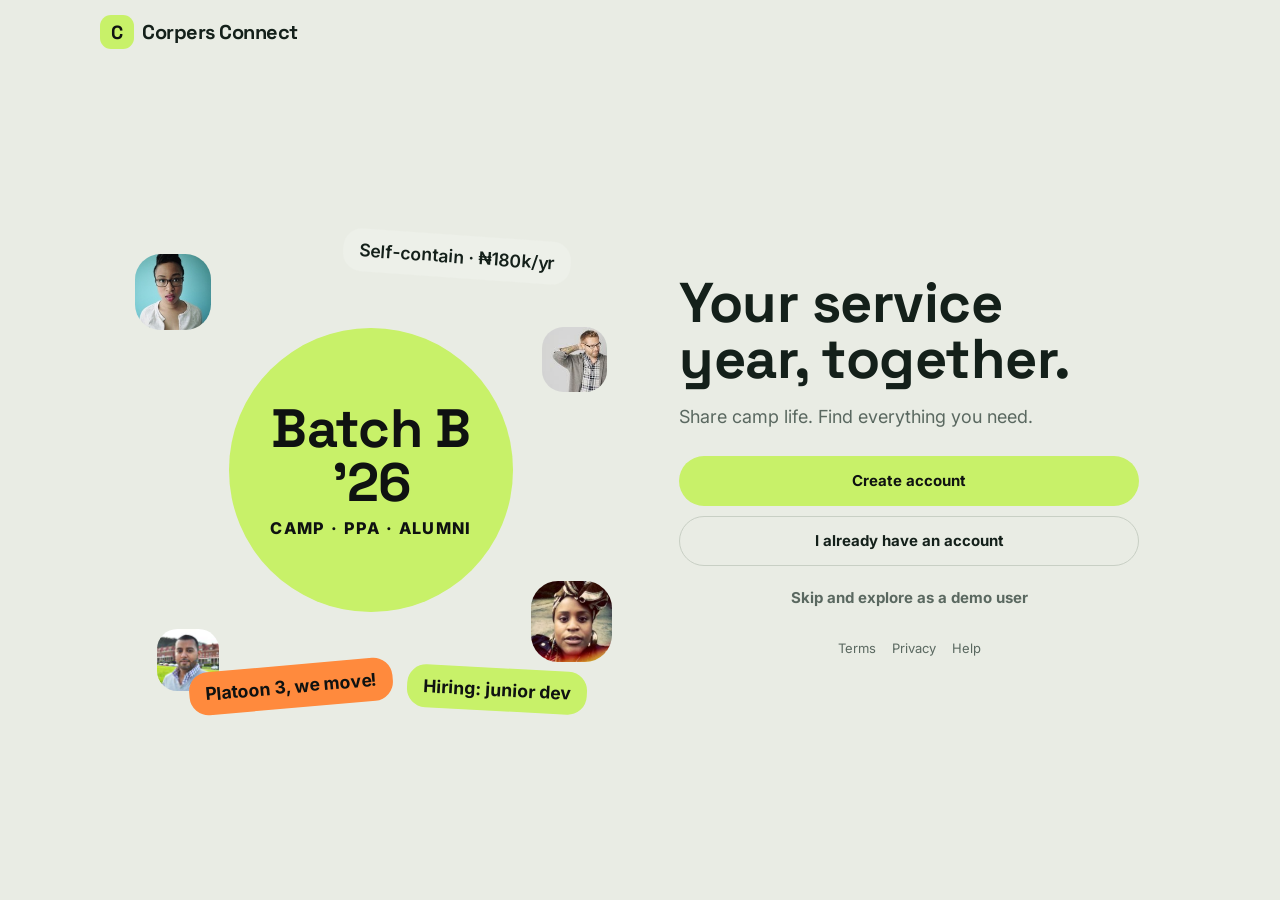
==== commit f7ee6307: "Premium styling pass for Home: flat feed, dark announcement cards, frosted nav and header (premium.c" ====
--- a/index.html
+++ b/index.html
@@ -228,7 +228,8 @@
 .otp{letter-spacing:14px;text-align:center;font-size:26px;font-family:'Space Grotesk',sans-serif;font-weight:700;height:64px}
 .vh{position:absolute!important;width:1px;height:1px;overflow:hidden;clip:rect(0 0 0 0);white-space:nowrap}
 .bottombar{position:absolute;left:0;right:0;bottom:0;padding:12px 16px 20px;background:var(--bg);border-top:1px solid var(--surface);z-index:4}
-</style></head><body><div id="stage"><div id="app"><div id="view"></div><aside id="rail" aria-label="Trending and suggestions"></aside><div id="sheet"></div></div></div><script>
+</style><link rel="stylesheet" href="premium.css">
+</head><body><div id="stage"><div id="app"><div id="view"></div><aside id="rail" aria-label="Trending and suggestions"></aside><div id="sheet"></div></div></div><script>
 // ---------- Sample data (front-end only, nothing is sent anywhere) ----------
 const STATES=['Abia','Adamawa','Akwa Ibom','Anambra','Bauchi','Bayelsa','Benue','Borno','Cross River','Delta','Ebonyi','Edo','Ekiti','Enugu','FCT','Gombe','Imo','Jigawa','Kaduna','Kano','Katsina','Kebbi','Kogi','Kwara','Lagos','Nasarawa','Niger','Ogun','Ondo','Osun','Oyo','Plateau','Rivers','Sokoto','Taraba','Yobe','Zamfara'];
 const BATCHES=['Batch A 2026','Batch B 2026','Batch C 2026','Batch A 2025','Batch B 2025','Batch C 2025'];
--- a/premium.css
+++ b/premium.css
@@ -0,0 +1,58 @@
+/* Premium pass for Home (and the phone nav). Self-contained.
+   To revert: delete the <link rel="stylesheet" href="premium.css"> line in index.html, or `git revert` the commit that added this file.
+   Everything is scoped to #app[data-s="home"] except the phone bottom nav. */
+
+/* Depth: faint lime glow behind the greeting, frosted sticky header */
+#app[data-s="home"] .scroll{background:radial-gradient(90% 300px at 50% 0,rgba(200,241,105,.075),transparent 70%) no-repeat}
+[data-theme="light"] #app[data-s="home"] .scroll{background:radial-gradient(90% 300px at 50% 0,rgba(110,158,0,.09),transparent 70%) no-repeat}
+#app[data-s="home"] header{position:sticky;top:0;z-index:4;background:color-mix(in srgb,var(--bg) 74%,transparent);-webkit-backdrop-filter:blur(18px) saturate(1.3);backdrop-filter:blur(18px) saturate(1.3)}
+
+/* Type: tighter, lighter, quieter metadata */
+#app[data-s="home"] header .hd{font-weight:600;letter-spacing:-.03em;font-size:27px}
+#app[data-s="home"] .eyebrow{letter-spacing:.14em;font-weight:600;opacity:.85}
+#app[data-s="home"] article .hd{font-weight:600;letter-spacing:-.02em}
+#app[data-s="home"] article .pt{font-size:15.5px;line-height:1.5;color:var(--soft)}
+#app[data-s="home"] article b{font-weight:600}
+
+/* Hairline controls instead of filled blocks */
+#app[data-s="home"] header .ib{background:transparent;box-shadow:inset 0 0 0 1px var(--line)}
+#app[data-s="home"] .chip{background:transparent;border-color:var(--line)}
+#app[data-s="home"] .chip.on{background:rgba(200,241,105,.14);color:var(--accent-text);border-color:rgba(200,241,105,.5);font-weight:600}
+[data-theme="light"] #app[data-s="home"] .chip.on{background:rgba(110,158,0,.12);border-color:rgba(110,158,0,.5)}
+
+/* Today at camp: one hairline card, lime-tint highlight instead of solid orange */
+#app[data-s="home"] .scroll>div>.card{background:transparent;box-shadow:inset 0 0 0 1px var(--line)}
+#app[data-s="home"] [style*="background:#FF8A3D"][style*="min-width:120px"]{background:rgba(200,241,105,.14)!important;color:var(--accent-text)!important;box-shadow:inset 0 0 0 1px rgba(200,241,105,.4)}
+[data-theme="light"] #app[data-s="home"] [style*="background:#FF8A3D"][style*="min-width:120px"]{background:rgba(110,158,0,.12)!important}
+
+/* Flat feed: posts, listings and events sit on the page with hairline dividers */
+#app[data-s="home"] .pad.stack{gap:0;padding-left:0;padding-right:0}
+#app[data-s="home"] .pad.stack>.card,#app[data-s="home"] .pad.stack>article{background:transparent;border-radius:0;box-shadow:none;border-bottom:1px solid var(--line);padding:16px}
+#app[data-s="home"] .pad.stack>.empty{padding:24px 16px}
+#app[data-s="home"] article .pill:not(.on-like):not(.on-lime){background:transparent;padding-left:8px;padding-right:8px;color:var(--muted)}
+#app[data-s="home"] article .pill:not(.on-like):not(.on-lime):active{background:var(--raised)}
+
+/* Announcements: dark card, thin lime rule, lime as signal not shout */
+#app[data-s="home"] .pad.stack>article.card[style*="C8F169"]{background:var(--surface)!important;color:var(--text)!important;border:0;border-left:3px solid #C8F169;border-radius:0 16px 16px 0;margin:12px 16px;padding:14px 16px 12px 14px!important;box-shadow:inset 0 0 0 1px var(--line);border-left-color:#C8F169}
+[data-theme="light"] #app[data-s="home"] .pad.stack>article.card[style*="C8F169"]{border-left-color:#6E9E00}
+#app[data-s="home"] article.card[style*="C8F169"] span[style*="uppercase"]{color:var(--accent-text)}
+#app[data-s="home"] article.card[style*="C8F169"] p.hd{font-size:17px;line-height:1.3;font-weight:600;letter-spacing:-.015em;color:var(--text)}
+#app[data-s="home"] article.card[style*="C8F169"] button{color:var(--accent-text)}
+#app[data-s="home"] article.card[style*="C8F169"] [style*="font-size:12px"]{color:var(--muted)}
+
+/* Banners: hairline, calmer */
+#app[data-s="home"] button.card[style*="border:1px solid #FF8A3D"]{border-color:rgba(255,138,61,.55)!important;border-radius:16px}
+
+/* Press feel */
+#app[data-s="home"] .chip,#app[data-s="home"] .pill,#app[data-s="home"] header .ib,.nav button{transition:transform .15s ease,background .2s ease,box-shadow .2s ease,color .2s ease}
+#app[data-s="home"] .chip:active,#app[data-s="home"] .pill:active,#app[data-s="home"] header .ib:active,.nav button:active{transform:scale(.95)}
+
+/* Phone bottom nav: frosted glass, hairline border, lime-tint active state */
+@media (max-width:639px){
+  .nav{background:color-mix(in srgb,var(--raised) 68%,transparent);-webkit-backdrop-filter:blur(22px) saturate(1.5);backdrop-filter:blur(22px) saturate(1.5);box-shadow:0 12px 32px var(--shadow),inset 0 0 0 1px rgba(255,255,255,.07)}
+  [data-theme="light"] .nav{box-shadow:0 12px 32px var(--shadow),inset 0 0 0 1px rgba(20,32,26,.07)}
+  .nav button.on{background:rgba(200,241,105,.16);color:var(--accent-text)}
+  [data-theme="light"] .nav button.on{background:rgba(110,158,0,.14)}
+  .nav button.create{box-shadow:0 4px 14px rgba(200,241,105,.28)}
+}
+@media (prefers-reduced-motion:reduce){#app[data-s="home"] *,.nav button{transition:none!important}}
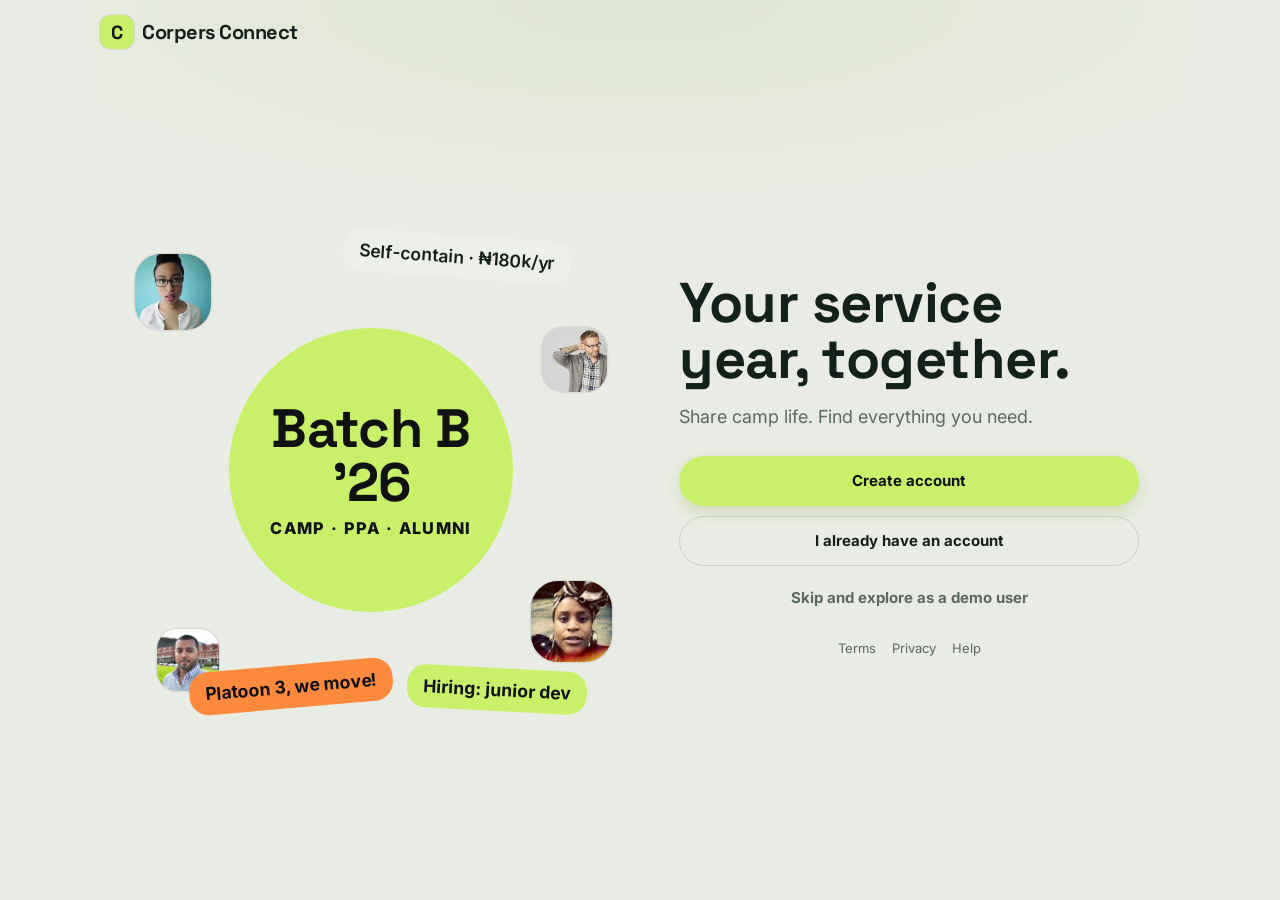
==== commit 6d6ab631: "Profile: underline tabs instead of pills, add Reposts tab" ====
--- a/index.html
+++ b/index.html
@@ -162,6 +162,12 @@
 .inp.bad{border-color:#FF8A3D}
 .err{color:var(--err);font-size:12px;font-weight:600}
 .hint{font-size:12px;color:var(--muted);line-height:1.4}
+.tabs{display:flex;border-bottom:1px solid var(--line);overflow-x:auto;scrollbar-width:none;margin:0 0 4px}
+.tabs::-webkit-scrollbar{display:none}
+.tabs button{flex:1 0 auto;padding:13px 14px;font-weight:600;font-size:14px;color:var(--muted);position:relative;white-space:nowrap;transition:color .2s ease}
+.tabs button[aria-selected="true"]{color:var(--text)}
+.tabs button[aria-selected="true"]::after{content:'';position:absolute;left:12px;right:12px;bottom:-1px;height:2.5px;border-radius:2px;background:#C8F169}
+[data-theme="light"] .tabs button[aria-selected="true"]::after{background:#6E9E00}
 .seg{display:flex;background:var(--surface);border-radius:16px;padding:4px;gap:4px}
 .seg button{flex:1;height:40px;border-radius:12px;font-weight:600;font-size:14px;color:var(--muted)}
 .seg button.on{background:var(--inv-bg);color:var(--inv-fg)}
@@ -1357,10 +1363,15 @@
       :`<button class="btn ${f?'dark':'lime'} sm" style="flex:1;height:42px" data-a="follow" data-id="${u.id}">${f?I('check',16)+'Following':'Follow'}</button><button class="btn dark sm" style="height:42px" data-a="share" data-kind="profile" data-id="${u.id}" aria-label="Share profile">${I('share',16)}</button>`}</div>
     </div></div></div>`;
 }
+function tabsBar(list,cur,act,id){return `<div class="tabs" role="tablist">${list.map(x=>`<button role="tab" aria-selected="${x===cur}" data-a="${act}" ${id?'data-id="'+id+'"':''} data-v="${x}">${x}</button>`).join('')}</div>`;}
+function repostsOf(uid){const hs=s=>{let n=0;for(const c of s)n=(n*31+c.charCodeAt(0))%9973;return n;};
+  return Object.values(POSTS).filter(p=>p.author&&p.author!==uid&&p.type!=='announcement'&&!p.deleted&&p.vis==='Public'&&hs(p.id+uid)%11===0).slice(0,4);}
+function repostEmpty(own){return empty('No reposts yet',own?'Tap the repost icon on a post to share it with your followers.':'Nothing reposted yet.');}
 SC.profile=()=>{
   const tab=S.profileTab,u=S.me;let body='';
-  if(tab==='Posts'){const ps=S.myPosts.map(id=>POSTS[id]).filter(p=>!p.deleted).sort((a,b)=>(b.id===S.pinned)-(a.id===S.pinned));const rp=Object.values(POSTS).filter(p=>p.reposted&&!p.deleted);
-    body=ps.length||rp.length?ps.map(p=>postCard(p)).join('')+(rp.length?`<div class="sec">Reposts</div>`+rp.map(p=>postCard(p)).join(''):''):empty('No posts yet','Share your first camp moment.',`<button class="btn sm lime" data-a="create">Create a post</button>`);}
+  if(tab==='Posts'){const ps=S.myPosts.map(id=>POSTS[id]).filter(p=>!p.deleted).sort((a,b)=>(b.id===S.pinned)-(a.id===S.pinned));
+    body=ps.length?ps.map(p=>postCard(p)).join(''):empty('No posts yet','Share your first camp moment.',`<button class="btn sm lime" data-a="create">Create a post</button>`);}
+  if(tab==='Reposts'){const rp=Object.values(POSTS).filter(p=>p.reposted&&!p.deleted);body=rp.length?rp.map(p=>postCard(p)).join(''):repostEmpty(true);}
   if(tab==='Journey') body=journey(u,true);
   if(tab==='Saved'){const sp=Object.values(POSTS).filter(p=>p.saved&&!p.deleted),sl=Object.values(LISTINGS).filter(l=>l.saved&&!l.deleted),se=Object.values(EVENTS).filter(e=>e.rsvp&&!e.deleted);
     const fl=S.savedFolder,inF=k=>fl==='All'||folderOf(k)===fl;const sp2=sp.filter(p=>inF('post:'+p.id)),sl2=sl.filter(l=>inF('listing:'+l.id));
@@ -1369,7 +1380,7 @@
     body=ml.length||me.length?`${ml.length?'<div class="sec">Your listings</div>'+ml.map(listingCard).join(''):''}${me.length?'<div class="sec">Your events</div>'+me.map(eventCard).join(''):''}`:empty('No listings or events','Sell an item, hand over your apartment or organise a meetup.',`<button class="btn sm lime" data-a="create">Create</button>`);}
   return `<div class="scroll"><div class="topbar"><h1>Profile</h1><button class="ib" data-a="share" data-kind="profile" data-id="me" aria-label="Share profile">${I('share')}</button><button class="ib" data-a="go" data-s="settings" aria-label="Settings">${I('gear')}</button></div>
   ${profileHeader(u,true)}
-  <div style="height:12px"></div>${chips(['Posts','Journey','Saved','Listings'],tab,'profileTab')}
+  <div style="height:12px"></div>${tabsBar(['Posts','Reposts','Journey','Saved','Listings'],tab,'profileTab')}
   <div class="pad stack">${body}</div></div>${nav('profile')}`;
 };
 SC.user=t=>{const u=USERS[t.id];
@@ -1377,12 +1388,13 @@
   const tab=S.userTab[u.id]||'Posts';let body='';
   if(tab==='Posts'){const ps=Object.values(POSTS).filter(p=>p.author===u.id&&!p.deleted).sort((a,b)=>(b.id===u.pinned)-(a.id===u.pinned));const ls=Object.values(LISTINGS).filter(l=>l.owner===u.id&&!l.deleted);
     body=(ps.length?ps.map(p=>postCard(p)).join(''):'')+(ls.length?'<div class="sec">Listings</div>'+ls.map(listingCard).join(''):'')||empty('No posts yet','');}
+  if(tab==='Reposts'){const rp=repostsOf(u.id);body=rp.length?rp.map(p=>postCard(p)).join(''):repostEmpty(false);}
   if(tab==='Journey') body=journey(u,false);
   if(tab==='Communities'){const cs=Object.values(COMM).filter(c=>c.mods.includes(u.id)||(c.official&&(c.sub===u.batch||c.name.includes(u.state))));body=cs.length?cs.map(c=>commRow(c)).join(''):empty('No public communities','');}
   return `<div class="scroll">${tb('@'+esc(u.username),{right:`<button class="ib" data-a="userMenu" data-id="${u.id}" aria-label="More options">${I('more')}</button>`})}
   ${S.muted.has(u.id)?`<div class="pad" style="margin-bottom:10px"><div class="card row" style="padding:10px 14px;font-size:13px">${I('mute',16)}<span style="flex:1">Muted. Their posts are hidden from your feed.</span><button class="btn sm dark" data-a="unmute" data-id="${u.id}">Unmute</button></div></div>`:''}
   ${profileHeader(u,false)}${S.following.has(u.id)?`<div class="pad" style="padding-top:10px"><button class="btn sm ${S.bells.has(u.id)?'lime':'dark'}" data-a="toggleBell" data-id="${u.id}" aria-pressed="${S.bells.has(u.id)}">${I('bell',16)}${S.bells.has(u.id)?'Notifying you of new posts':'Notify me of their posts'}</button></div>`:''}<div style="height:12px"></div>
-  <div class="chips">${['Posts','Journey','Communities'].map(x=>`<button class="chip ${x===tab?'on':''}" data-a="userTab" data-id="${u.id}" data-v="${x}" aria-pressed="${x===tab}">${x}</button>`).join('')}</div>
+  ${tabsBar(['Posts','Reposts','Journey','Communities'],tab,'userTab',u.id)}
   <div class="pad stack">${body}</div></div>`;
 };
 SC.followList=t=>{const id=t.id,own=id==='me',u=user(id),tab=S.followTab;
@@ -2170,6 +2182,7 @@
 {const _pub=A.publish;A.publish=function(d,el){S.noGuard=true;try{return _pub.call(A,d,el);}finally{S.noGuard=false;}};}
 
 // ---- who can reply, context note and link seeds
+{const seeds=Object.values(POSTS).filter(p=>p.author&&p.author!=='me'&&p.media&&p.media.length&&p.vis==='Public'&&!p.deleted).slice(2,5);seeds.forEach(p=>{p.reposted=true;});}
 POSTS.p6.replyWho='Nobody';POSTS.p8.replyWho='People I follow';
 {const rp=Object.values(POSTS).find(p=>/redeploy/i.test(p.text||'')&&p.author!=='me')||POSTS.p4;rp.note={text:'Redeployment requests are decided by NYSC state offices, not by a fixed date. Check the official portal before acting on any message that names a deadline.',by:'Zainab Lawal',up:41,down:3,rated:null};}
 {const ap=Object.values(POSTS).find(p=>p.author==='amaka'&&!p.deleted);if(ap)USERS.amaka.pinned=ap.id;}
--- a/premium.css
+++ b/premium.css
@@ -1,58 +1,122 @@
-/* Premium pass for Home (and the phone nav). Self-contained.
-   To revert: delete the <link rel="stylesheet" href="premium.css"> line in index.html, or `git revert` the commit that added this file.
-   Everything is scoped to #app[data-s="home"] except the phone bottom nav. */
+/* Premium pass: flat feed, dark announcement cards, hairline controls, frosted nav, sliding Home header.
+   Self-contained. To revert: delete the <link rel="stylesheet" href="premium.css"> line in index.html,
+   or `git revert` the commits that touched this file. The Home header slide is the last-but-one block. */
 
-/* Depth: faint lime glow behind the greeting, frosted sticky header */
-#app[data-s="home"] .scroll{background:radial-gradient(90% 300px at 50% 0,rgba(200,241,105,.075),transparent 70%) no-repeat}
-[data-theme="light"] #app[data-s="home"] .scroll{background:radial-gradient(90% 300px at 50% 0,rgba(110,158,0,.09),transparent 70%) no-repeat}
-#app[data-s="home"] header{position:sticky;top:0;z-index:4;background:color-mix(in srgb,var(--bg) 74%,transparent);-webkit-backdrop-filter:blur(18px) saturate(1.3);backdrop-filter:blur(18px) saturate(1.3)}
+/* ---------- Depth ---------- */
+#app .scroll{background:radial-gradient(90% 300px at 50% 0,rgba(200,241,105,.07),transparent 70%) no-repeat}
+[data-theme="light"] #app .scroll{background:radial-gradient(90% 300px at 50% 0,rgba(110,158,0,.09),transparent 70%) no-repeat}
 
-/* Type: tighter, lighter, quieter metadata */
+/* ---------- Type: tighter, lighter, quieter metadata ---------- */
+#app .topbar h1{font-weight:600;letter-spacing:-.02em}
 #app[data-s="home"] header .hd{font-weight:600;letter-spacing:-.03em;font-size:27px}
-#app[data-s="home"] .eyebrow{letter-spacing:.14em;font-weight:600;opacity:.85}
-#app[data-s="home"] article .hd{font-weight:600;letter-spacing:-.02em}
-#app[data-s="home"] article .pt{font-size:15.5px;line-height:1.5;color:var(--soft)}
-#app[data-s="home"] article b{font-weight:600}
+#app .eyebrow{letter-spacing:.14em;font-weight:600;opacity:.85}
+#app article .hd{font-weight:600;letter-spacing:-.02em}
+#app article .pt{font-size:15.5px;line-height:1.5;color:var(--soft)}
+#app article b{font-weight:600}
 
-/* Hairline controls instead of filled blocks */
-#app[data-s="home"] header .ib{background:transparent;box-shadow:inset 0 0 0 1px var(--line)}
-#app[data-s="home"] .chip{background:transparent;border-color:var(--line)}
-#app[data-s="home"] .chip.on{background:rgba(200,241,105,.14);color:var(--accent-text);border-color:rgba(200,241,105,.5);font-weight:600}
-[data-theme="light"] #app[data-s="home"] .chip.on{background:rgba(110,158,0,.12);border-color:rgba(110,158,0,.5)}
+/* ---------- Hairline controls instead of filled blocks ---------- */
+#app .topbar .ib:not(.lime),#app[data-s="home"] header .ib{background:transparent;box-shadow:inset 0 0 0 1px var(--line)}
+#app .chip{background:transparent;border-color:var(--line)}
+#app .chip.on{background:rgba(200,241,105,.14);color:var(--accent-text);border-color:rgba(200,241,105,.5);font-weight:600}
+[data-theme="light"] #app .chip.on{background:rgba(110,158,0,.12);border-color:rgba(110,158,0,.5)}
+#app .card{box-shadow:inset 0 0 0 1px var(--line)}
+#app .list{box-shadow:inset 0 0 0 1px var(--line)}
+#app .li{border-bottom-color:var(--line)}
 
-/* Today at camp: one hairline card, lime-tint highlight instead of solid orange */
-#app[data-s="home"] .scroll>div>.card{background:transparent;box-shadow:inset 0 0 0 1px var(--line)}
+/* ---------- Today at camp ---------- */
+#app[data-s="home"] .scroll>div>.card{background:transparent}
 #app[data-s="home"] [style*="background:#FF8A3D"][style*="min-width:120px"]{background:rgba(200,241,105,.14)!important;color:var(--accent-text)!important;box-shadow:inset 0 0 0 1px rgba(200,241,105,.4)}
 [data-theme="light"] #app[data-s="home"] [style*="background:#FF8A3D"][style*="min-width:120px"]{background:rgba(110,158,0,.12)!important}
 
-/* Flat feed: posts, listings and events sit on the page with hairline dividers */
+/* ---------- Flat feed: posts, listings and events on the page with hairline dividers ---------- */
+#app .pad.stack:has(>article.card){gap:0;padding-left:0;padding-right:0}
+#app .pad.stack:has(>article.card)>:not(article.card):not(.empty):not(button.card[data-a="openListing"]):not(button.card[data-a="openEvent"]){margin-left:12px;margin-right:12px}
+#app .pad.stack:has(>article.card)>.sec{margin-top:14px;margin-bottom:6px}
+#app .pad.stack>article.card,
+#app .pad.stack>button.card[data-a="openListing"],
+#app .pad.stack>button.card[data-a="openEvent"]{background:transparent;border-radius:0;box-shadow:none;border-bottom:1px solid var(--line);padding:16px}
 #app[data-s="home"] .pad.stack{gap:0;padding-left:0;padding-right:0}
-#app[data-s="home"] .pad.stack>.card,#app[data-s="home"] .pad.stack>article{background:transparent;border-radius:0;box-shadow:none;border-bottom:1px solid var(--line);padding:16px}
-#app[data-s="home"] .pad.stack>.empty{padding:24px 16px}
-#app[data-s="home"] article .pill:not(.on-like):not(.on-lime){background:transparent;padding-left:8px;padding-right:8px;color:var(--muted)}
-#app[data-s="home"] article .pill:not(.on-like):not(.on-lime):active{background:var(--raised)}
+#app[data-s="home"] .pad.stack>.card{background:transparent;border-radius:0;box-shadow:none;border-bottom:1px solid var(--line);padding:16px}
+#app .pad.stack>.empty{padding:24px 16px}
+/* listings and events keep a little breathing room between dividers when mixed into a gapped stack */
+#app .pad.stack:not(:has(>article.card))>button.card[data-a="openListing"],#app .pad.stack:not(:has(>article.card))>button.card[data-a="openEvent"]{border-radius:18px;box-shadow:inset 0 0 0 1px var(--line);border-bottom:0}
+#app article .pill:not(.on-like):not(.on-lime){background:transparent;padding-left:8px;padding-right:8px;color:var(--muted)}
+#app article .pill:not(.on-like):not(.on-lime):active{background:var(--raised)}
 
-/* Announcements: dark card, thin lime rule, lime as signal not shout */
-#app[data-s="home"] .pad.stack>article.card[style*="C8F169"]{background:var(--surface)!important;color:var(--text)!important;border:0;border-left:3px solid #C8F169;border-radius:0 16px 16px 0;margin:12px 16px;padding:14px 16px 12px 14px!important;box-shadow:inset 0 0 0 1px var(--line);border-left-color:#C8F169}
-[data-theme="light"] #app[data-s="home"] .pad.stack>article.card[style*="C8F169"]{border-left-color:#6E9E00}
-#app[data-s="home"] article.card[style*="C8F169"] span[style*="uppercase"]{color:var(--accent-text)}
-#app[data-s="home"] article.card[style*="C8F169"] p.hd{font-size:17px;line-height:1.3;font-weight:600;letter-spacing:-.015em;color:var(--text)}
-#app[data-s="home"] article.card[style*="C8F169"] button{color:var(--accent-text)}
-#app[data-s="home"] article.card[style*="C8F169"] [style*="font-size:12px"]{color:var(--muted)}
+/* ---------- Announcements: dark card, thin lime rule ---------- */
+#app article.card[style*="C8F169"]{background:var(--surface)!important;color:var(--text)!important;border:0;border-left:3px solid #C8F169;border-radius:0 16px 16px 0;margin:12px 16px;padding:14px 16px 12px 14px!important;box-shadow:inset 0 0 0 1px var(--line)}
+[data-theme="light"] #app article.card[style*="C8F169"]{border-left-color:#6E9E00}
+#app article.card[style*="C8F169"] span[style*="uppercase"]{color:var(--accent-text)}
+#app article.card[style*="C8F169"] p.hd{font-size:17px;line-height:1.3;font-weight:600;letter-spacing:-.015em;color:var(--text)}
+#app article.card[style*="C8F169"] button{color:var(--accent-text)}
+#app article.card[style*="C8F169"] [style*="font-size:12px"]{color:var(--muted)}
+#app .pad.stack>article.card[style*="C8F169"]{margin:12px 16px;border-radius:0 16px 16px 0;box-shadow:inset 0 0 0 1px var(--line);border-bottom:0;border-left:3px solid #C8F169}
+[data-theme="light"] #app .pad.stack>article.card[style*="C8F169"]{border-left-color:#6E9E00}
 
-/* Banners: hairline, calmer */
-#app[data-s="home"] button.card[style*="border:1px solid #FF8A3D"]{border-color:rgba(255,138,61,.55)!important;border-radius:16px}
+/* ---------- Banners ---------- */
+#app button.card[style*="border:1px solid #FF8A3D"]{border-color:rgba(255,138,61,.55)!important;border-radius:16px;box-shadow:none}
 
-/* Press feel */
-#app[data-s="home"] .chip,#app[data-s="home"] .pill,#app[data-s="home"] header .ib,.nav button{transition:transform .15s ease,background .2s ease,box-shadow .2s ease,color .2s ease}
-#app[data-s="home"] .chip:active,#app[data-s="home"] .pill:active,#app[data-s="home"] header .ib:active,.nav button:active{transform:scale(.95)}
+/* ---------- Press feel ---------- */
+#app .chip,#app .pill,#app .topbar .ib,#app[data-s="home"] header .ib,.nav button{transition:transform .15s ease,background .2s ease,box-shadow .2s ease,color .2s ease}
+#app .chip:active,#app .pill:active,#app .topbar .ib:active,#app[data-s="home"] header .ib:active,.nav button:active{transform:scale(.95)}
 
-/* Phone bottom nav: frosted glass, hairline border, lime-tint active state */
+/* ---------- Home header: slides away on scroll down, back on scroll up (same trigger as the nav) ---------- */
+#app[data-s="home"] header{position:sticky;top:0;z-index:4;background:color-mix(in srgb,var(--bg) 74%,transparent);-webkit-backdrop-filter:blur(18px) saturate(1.3);backdrop-filter:blur(18px) saturate(1.3);transition:transform .28s cubic-bezier(.2,.8,.2,1),opacity .2s}
+@media (max-width:639px){#app.nav-hide[data-s="home"] header{transform:translateY(-110%);opacity:0;pointer-events:none}}
+
+/* ---------- Phone bottom nav: frosted glass, hairline border, lime-tint active state ---------- */
 @media (max-width:639px){
-  .nav{background:color-mix(in srgb,var(--raised) 68%,transparent);-webkit-backdrop-filter:blur(22px) saturate(1.5);backdrop-filter:blur(22px) saturate(1.5);box-shadow:0 12px 32px var(--shadow),inset 0 0 0 1px rgba(255,255,255,.07)}
+  .nav{bottom:max(8px,env(safe-area-inset-bottom));background:color-mix(in srgb,var(--raised) 68%,transparent);-webkit-backdrop-filter:blur(22px) saturate(1.5);backdrop-filter:blur(22px) saturate(1.5);box-shadow:0 12px 32px var(--shadow),inset 0 0 0 1px rgba(255,255,255,.07)}
   [data-theme="light"] .nav{box-shadow:0 12px 32px var(--shadow),inset 0 0 0 1px rgba(20,32,26,.07)}
   .nav button.on{background:rgba(200,241,105,.16);color:var(--accent-text)}
   [data-theme="light"] .nav button.on{background:rgba(110,158,0,.14)}
   .nav button.create{box-shadow:0 4px 14px rgba(200,241,105,.28)}
 }
-@media (prefers-reduced-motion:reduce){#app[data-s="home"] *,.nav button{transition:none!important}}
+@media (prefers-reduced-motion:reduce){#app *,.nav button{transition:none!important}}
+
+/* =====================================================================
+   Everything else: forms, sheets, buttons, tags, icon tiles, bottom bars.
+   (Delete from here down to keep only the feed, nav and header changes.)
+   ===================================================================== */
+
+/* Forms */
+.field label,.flabel{font-size:13px;font-weight:600;color:var(--soft);letter-spacing:0}
+#app .inp,.sheet .inp{background:color-mix(in srgb,var(--surface) 55%,transparent);border:1px solid var(--line2);border-radius:14px;transition:border-color .2s ease,box-shadow .2s ease,background .2s ease}
+#app .inp:focus,.sheet .inp:focus{border-color:var(--accent-border);box-shadow:0 0 0 3px rgba(200,241,105,.15);background:var(--surface)}
+[data-theme="light"] #app .inp:focus,[data-theme="light"] .sheet .inp:focus{box-shadow:0 0 0 3px rgba(110,158,0,.16)}
+#app .inp.bad,.sheet .inp.bad{border-color:rgba(255,138,61,.8);box-shadow:0 0 0 3px rgba(255,138,61,.12)}
+.seg{background:transparent;box-shadow:inset 0 0 0 1px var(--line);border-radius:16px}
+.seg button{transition:background .2s ease,color .2s ease}
+.seg button.on{background:rgba(200,241,105,.14);color:var(--accent-text);box-shadow:inset 0 0 0 1px rgba(200,241,105,.45)}
+[data-theme="light"] .seg button.on{background:rgba(110,158,0,.12);box-shadow:inset 0 0 0 1px rgba(110,158,0,.45)}
+
+/* Sheets and overlays */
+.sheet-wrap{background:rgba(0,0,0,.5);-webkit-backdrop-filter:blur(6px);backdrop-filter:blur(6px)}
+.sheet{background:color-mix(in srgb,var(--surface) 94%,transparent);-webkit-backdrop-filter:blur(24px);backdrop-filter:blur(24px);border-radius:26px 26px 0 0;box-shadow:inset 0 1px 0 rgba(255,255,255,.08),0 -12px 40px var(--shadow)}
+[data-theme="light"] .sheet{box-shadow:inset 0 1px 0 rgba(255,255,255,.9),0 -12px 40px var(--shadow)}
+.sheet h2{font-weight:600;letter-spacing:-.02em}
+.sheet .list{background:transparent;box-shadow:inset 0 0 0 1px var(--line)}
+.sheet .li .ico{background:transparent;box-shadow:inset 0 0 0 1px var(--line2)}
+.bottombar{background:color-mix(in srgb,var(--bg) 78%,transparent);-webkit-backdrop-filter:blur(18px);backdrop-filter:blur(18px);border-top:1px solid var(--line)}
+
+/* Buttons */
+.btn{transition:transform .15s ease,box-shadow .2s ease,background .2s ease}
+.btn:active{transform:scale(.97)}
+.btn.lime{box-shadow:0 6px 20px rgba(200,241,105,.16)}
+[data-theme="light"] .btn.lime{box-shadow:0 6px 18px rgba(110,158,0,.2)}
+.btn.dark{background:transparent;box-shadow:inset 0 0 0 1px var(--line2)}
+.btn.dark:active{background:var(--raised)}
+
+/* Tags: tinted, not solid */
+.tag.lime{background:rgba(200,241,105,.16);color:var(--accent-text);box-shadow:inset 0 0 0 1px rgba(200,241,105,.32)}
+[data-theme="light"] .tag.lime{background:rgba(110,158,0,.12);box-shadow:inset 0 0 0 1px rgba(110,158,0,.35)}
+.tag.oranges{background:rgba(255,138,61,.16);color:var(--orange-text);box-shadow:inset 0 0 0 1px rgba(255,138,61,.35)}
+#app .li .t span.tag.oranges{color:var(--orange-text)}
+.tag.grey{background:transparent;box-shadow:inset 0 0 0 1px var(--line2)}
+
+/* Icon tiles and avatars */
+#app .li .ico{background:transparent;box-shadow:inset 0 0 0 1px var(--line2)}
+.av{box-shadow:0 0 0 1px rgba(255,255,255,.07)}
+[data-theme="light"] .av{box-shadow:0 0 0 1px rgba(20,32,26,.08)}
+.empty b{font-weight:600;letter-spacing:-.01em}
+.sec{letter-spacing:.12em}
